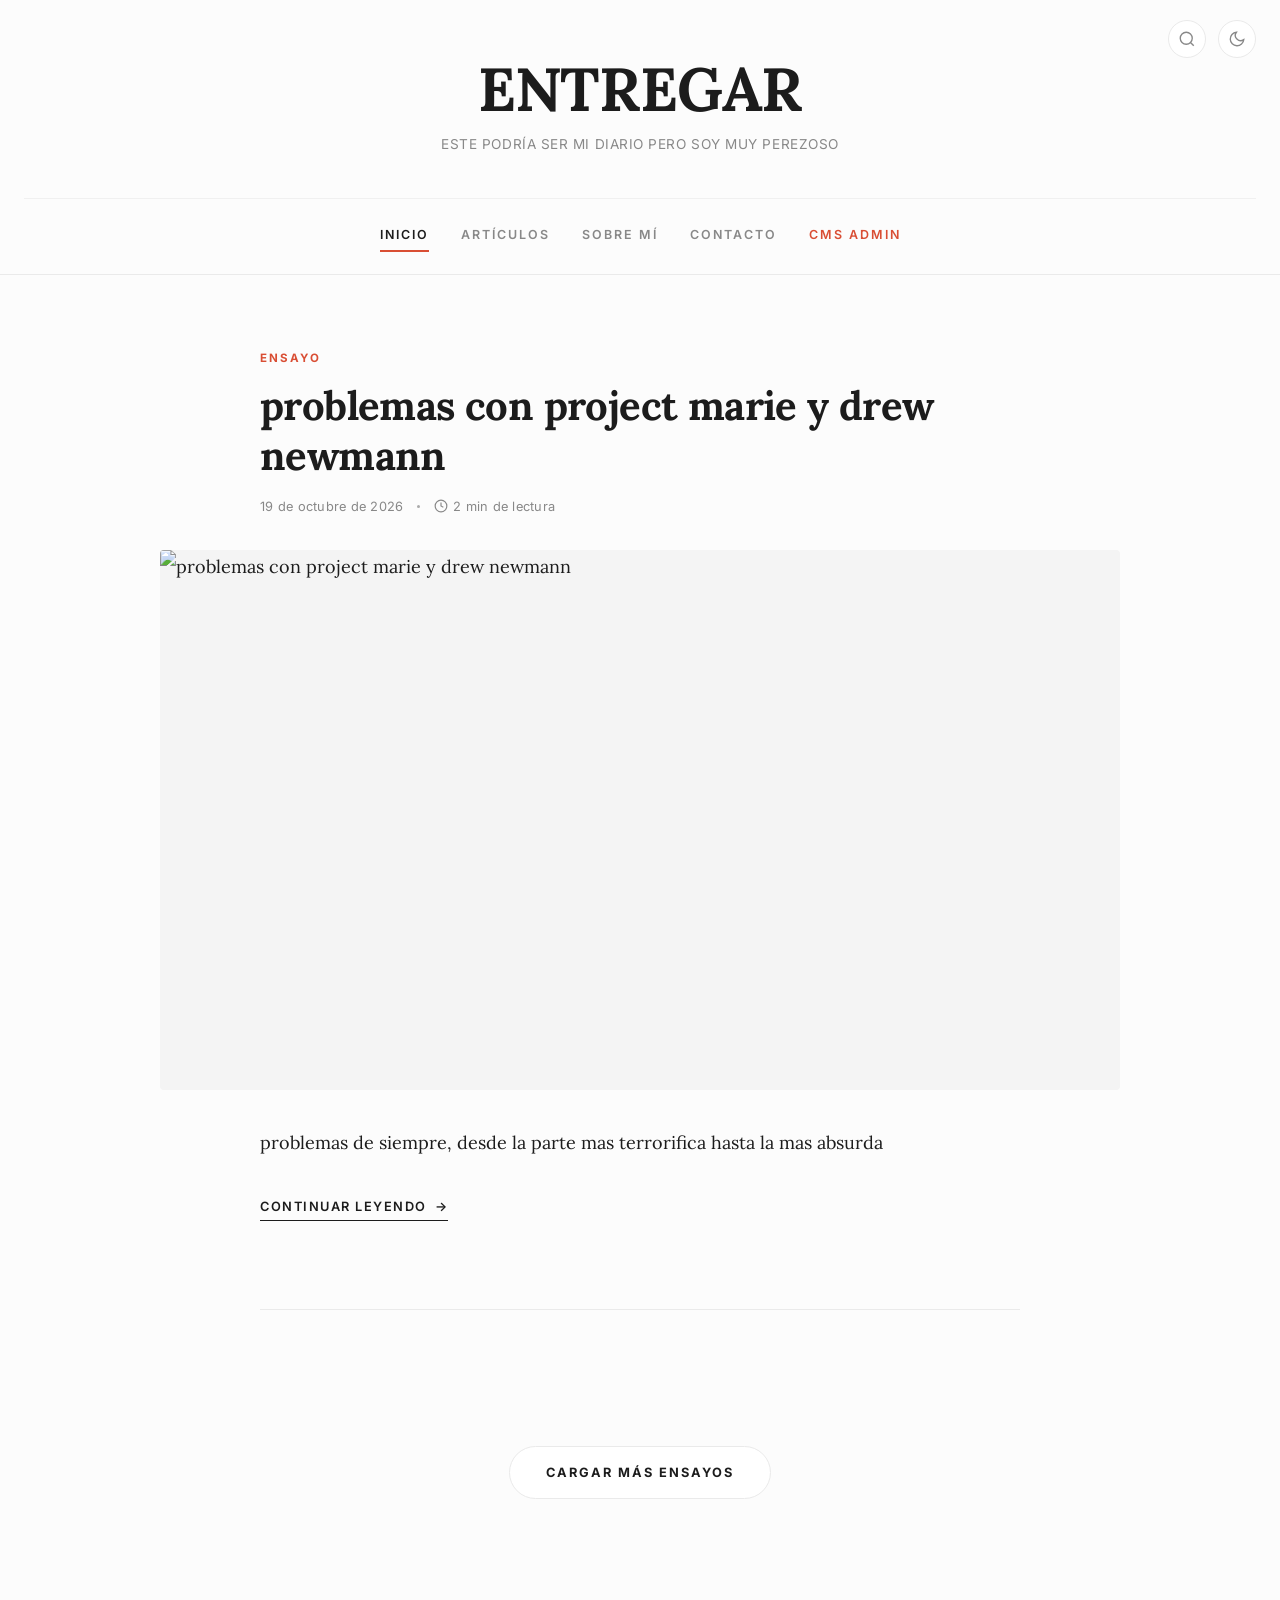
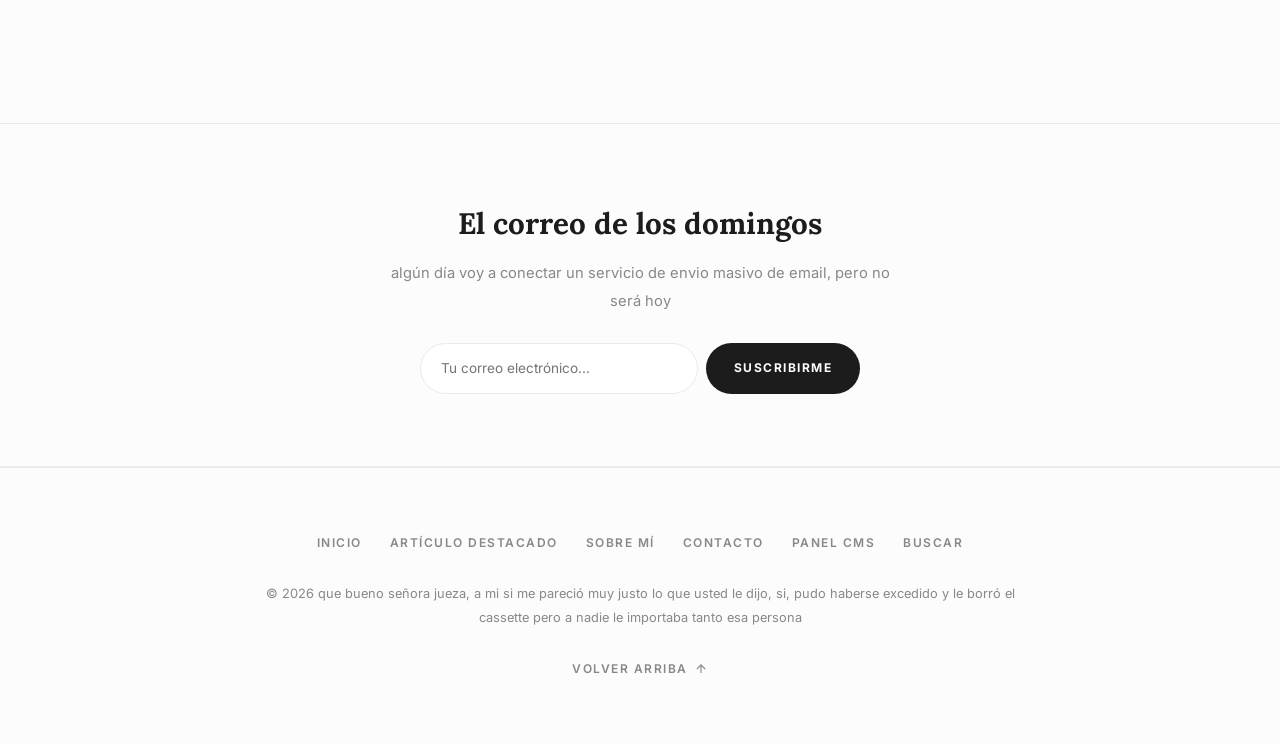
==== index.html @ 16f56a34 "prier commit" ====
<!DOCTYPE html>
<html lang="es">
<head>
  <meta charset="UTF-8">
  <meta name="viewport" content="width=device-width, initial-scale=1.0">
  <title>ENTREGAR &mdash; Este podría ser mi diario pero soy muy perezoso</title>
  <meta name="description" content="sobrio...">
  <link rel="stylesheet" href="style.css">
  <link rel="preconnect" href="https://fonts.googleapis.com">
  <link rel="preconnect" href="https://fonts.gstatic.com" crossorigin>
</head>
<body>
  <div class="reading-progress-container" aria-hidden="true">
    <div class="reading-progress-bar"></div>
  </div>

  <div class="site-wrapper">
    <header class="site-header">
      <div class="header-top-bar">
        <button class="header-action-btn search-open-btn" aria-label="Abrir buscador (Cmd+K)" title="Buscar (Cmd+K)">
          <svg viewBox="0 0 24 24" fill="none" stroke="currentColor">
            <circle cx="11" cy="11" r="8"></circle>
            <line x1="21" y1="21" x2="16.65" y2="16.65"></line>
          </svg>
        </button>
        <button class="header-action-btn theme-toggle-btn" aria-label="Cambiar tema de color" title="Alternar modo claro / oscuro">
          <svg class="icon-moon" viewBox="0 0 24 24" fill="none" stroke="currentColor">
            <path d="M21 12.79A9 9 0 1 1 11.21 3 7 7 0 0 0 21 12.79z"></path>
          </svg>
          <svg class="icon-sun" style="display: none;" viewBox="0 0 24 24" fill="none" stroke="currentColor">
            <circle cx="12" cy="12" r="5"></circle>
            <line x1="12" y1="1" x2="12" y2="3"></line>
            <line x1="12" y1="21" x2="12" y2="23"></line>
            <line x1="4.22" y1="4.22" x2="5.64" y2="5.64"></line>
            <line x1="18.36" y1="18.36" x2="19.78" y2="19.78"></line>
            <line x1="1" y1="12" x2="3" y2="12"></line>
            <line x1="21" y1="12" x2="23" y2="12"></line>
            <line x1="4.22" y1="19.78" x2="5.64" y2="18.36"></line>
            <line x1="18.36" y1="5.64" x2="19.78" y2="4.22"></line>
          </svg>
        </button>
      </div>

      <div class="site-branding">
        <h1 class="site-title">
          <a href="index.html">ENTREGAR</a>
        </h1>
        <p class="site-tagline">Este podría ser mi diario pero soy muy perezoso</p>
      </div>

      <nav class="site-nav" aria-label="Navegación principal">
        <a href="index.html" class="active">Inicio</a>
        <a href="#feed">Artículos</a>
        <a href="about.html">Sobre mí</a>
        <a href="about.html#contacto">Contacto</a>
        <a href="/admin" style="color: var(--accent);">CMS Admin</a>
      </nav>
    </header>

    <main class="site-main" id="feed">
      <div class="container-feed posts-feed">
        <article class="post-entry" id="post-problemas-con-project-marie">
  <header class="post-entry-header">
    <a href="posts/problemas-con-project-marie.html" class="post-meta-category">Ensayo</a>
    <h2 class="post-entry-title">
      <a href="posts/problemas-con-project-marie.html">problemas con project marie y drew newmann</a>
    </h2>
    <div class="post-meta-bar">
      <time datetime="19 de octubre de 2026">19 de octubre de 2026</time>
      <span class="post-meta-divider" aria-hidden="true"></span>
      <span class="post-read-time">
        <svg width="14" height="14" viewBox="0 0 24 24" fill="none" stroke="currentColor" stroke-width="2">
          <circle cx="12" cy="12" r="10"></circle>
          <polyline points="12 6 12 12 16 14"></polyline>
        </svg>
        <span class="calc-read-time">4 min de lectura</span>
      </span>
    </div>
  </header>

  <div class="post-media-bleed">
  <a href="posts/problemas-con-project-marie.html" aria-label="Ver artículo completo: problemas con project marie y drew newmann">
    <img src="https://media.istockphoto.com/id/2244203318/photo/young-man-holding-skateboard-smiling-walking-in-autumn-park.jpg?s=612x612&w=0&k=20&c=wulP3zVpzmEDpHCvEwi9e7XN5QrlZGZ9z8cIi4SGtD4=" alt="problemas con project marie y drew newmann" loading="lazy">
  </a>
  
</div>

  <div class="post-entry-excerpt">
    problemas de siempre, desde la parte mas terrorifica hasta la mas absurda
  </div>

  <div class="post-entry-footer">
    <a href="posts/problemas-con-project-marie.html" class="post-read-more">
      Continuar leyendo <span class="arrow" aria-hidden="true">&rarr;</span>
    </a>
  </div>
</article>

        <div class="pagination-wrap">
          <button class="pagination-btn" id="load-more-btn" onclick="this.textContent = 'Has llegado al final del archivo'; this.style.pointerEvents = 'none';">
            Cargar más ensayos
          </button>
        </div>
      </div>
    </main>

    <section class="newsletter-strip">
      <div class="newsletter-content">
        <h3>El correo de los domingos</h3>
        <p>algún día voy a conectar un servicio de envio masivo de email, pero no será hoy</p>
        <form class="newsletter-form" onsubmit="event.preventDefault(); alert('¡Gracias por unirte a nuestro círculo de lectura dominical!'); this.reset();">
          <input type="email" class="newsletter-input" placeholder="Tu correo electrónico..." required aria-label="Correo electrónico">
          <button type="submit" class="newsletter-btn">Suscribirme</button>
        </form>
      </div>
    </section>

    <footer class="site-footer">
      <div class="footer-inner">
        <nav class="footer-nav" aria-label="Navegación del pie">
          <a href="index.html">Inicio</a>
          <a href="post.html">Artículo destacado</a>
          <a href="about.html">Sobre mí</a>
          <a href="about.html#contacto">Contacto</a>
          <a href="/admin">Panel CMS</a>
          <a href="#feed" class="search-open-btn">Buscar</a>
        </nav>
        <p class="footer-copyright">
          © 2026 que bueno señora jueza, a mi si me pareció muy justo lo que usted le dijo, si, pudo haberse excedido y le borró el cassette pero a nadie le importaba tanto esa persona
        </p>
        <a href="#top" class="footer-back-to-top">
          Volver arriba
          <svg width="14" height="14" viewBox="0 0 24 24" fill="none" stroke="currentColor" stroke-width="2">
            <line x1="12" y1="19" x2="12" y2="5"></line>
            <polyline points="5 12 12 5 19 12"></polyline>
          </svg>
        </a>
      </div>
    </footer>
  </div>

  <div class="search-modal" id="search-modal" role="dialog" aria-modal="true" aria-label="Búsqueda instantánea de artículos">
    <button class="search-modal-close search-close-btn" aria-label="Cerrar búsqueda">
      <svg viewBox="0 0 24 24" width="22" height="22" fill="none" stroke="currentColor" stroke-width="2">
        <line x1="18" y1="6" x2="6" y2="18"></line>
        <line x1="6" y1="6" x2="18" y2="18"></line>
      </svg>
    </button>
    <div class="search-box-wrap">
      <input type="search" class="search-input" placeholder="Escribe para buscar..." autocomplete="off" spellcheck="false">
      <div class="search-hint">
        <span>Presiona las flechas o haz clic para abrir</span>
        <div style="display: flex; gap: 0.4rem;">
          <kbd class="kbd-badge">ESC</kbd>
          <kbd class="kbd-badge">⌘K</kbd>
        </div>
      </div>
    </div>
    <div class="search-results-list" id="search-results"></div>
  </div>

  <script src="app.js"></script>
</body>
</html>
---- style.css ----
/* ==========================================================================
   EDITOR THEME — Minimalist Editorial & Magazine Stylesheet
   Inspired by Pixelwars "Editor"
   ========================================================================== */

/* --- Google Fonts Import --- */
@import url('https://fonts.googleapis.com/css2?family=Inter:wght@300;400;500;600;700&family=Lora:ital,wght@0,400;0,500;0,600;0,700;1,400;1,600&display=swap');

/* --- CSS Custom Properties / Color Schemes --- */
:root {
  /* Light Mode Palette */
  --bg-primary: #fcfcfc;
  --bg-surface: #ffffff;
  --bg-muted: #f4f4f4;
  --bg-overlay: rgba(252, 252, 252, 0.95);
  
  --text-primary: #1c1c1c;
  --text-secondary: #888888;
  --text-muted: #aaaaaa;
  
  --border-color: #eaeaea;
  --border-light: #f0f0f0;
  
  --accent: #d94e34; /* Soft Terracotta */
  --accent-hover: #b83d26;
  --accent-subtle: rgba(217, 78, 52, 0.08);

  --code-bg: #f5f5f7;
  --code-text: #24292e;

  /* Typography scale */
  --font-serif: 'Lora', Georgia, 'Times New Roman', serif;
  --font-sans: 'Inter', -apple-system, BlinkMacSystemFont, 'Segoe UI', Roboto, sans-serif;
  
  --container-max-feed: 760px;
  --container-max-prose: 680px;
  --container-bleed: 960px;
  --container-wide: 1120px;

  --transition-fast: 0.2s cubic-bezier(0.16, 1, 0.3, 1);
  --transition-smooth: 0.35s cubic-bezier(0.16, 1, 0.3, 1);
  --transition-theme: 0.3s ease;

  --radius-sm: 4px;
  --radius-md: 8px;
  --radius-full: 9999px;

  --shadow-subtle: 0 4px 20px rgba(0, 0, 0, 0.04);
  --shadow-hover: 0 12px 30px rgba(0, 0, 0, 0.08);
}

/* Dark Mode Palette */
[data-theme="dark"] {
  --bg-primary: #121212;
  --bg-surface: #181818;
  --bg-muted: #1e1e1e;
  --bg-overlay: rgba(18, 18, 18, 0.96);

  --text-primary: #e4e4e4;
  --text-secondary: #777777;
  --text-muted: #555555;

  --border-color: #2a2a2a;
  --border-light: #222222;

  --accent: #e2654d; /* Slightly warmer for dark background */
  --accent-hover: #f17861;
  --accent-subtle: rgba(226, 101, 77, 0.12);

  --code-bg: #1c1c1f;
  --code-text: #e1e4e8;

  --shadow-subtle: 0 4px 20px rgba(0, 0, 0, 0.3);
  --shadow-hover: 0 12px 30px rgba(0, 0, 0, 0.5);
}

/* --- Base & Reset --- */
*, *::before, *::after {
  box-sizing: border-box;
  margin: 0;
  padding: 0;
}

html {
  font-size: 16px;
  scroll-behavior: smooth;
  -webkit-text-size-adjust: 100%;
}

body {
  background-color: var(--bg-primary);
  color: var(--text-primary);
  font-family: var(--font-serif);
  font-size: 1.125rem; /* 18px */
  line-height: 1.85;
  font-weight: 400;
  overflow-x: hidden;
  transition: background-color var(--transition-theme), color var(--transition-theme);
  -webkit-font-smoothing: antialiased;
  -moz-osx-font-smoothing: grayscale;
}

/* Selection */
::selection {
  background-color: var(--accent);
  color: #ffffff;
}

img, picture, video, canvas, svg {
  display: block;
  max-width: 100%;
  height: auto;
}

input, button, textarea, select {
  font: inherit;
  color: inherit;
}

button {
  cursor: pointer;
  background: none;
  border: none;
}

a {
  color: inherit;
  text-decoration: none;
  transition: color var(--transition-fast);
}

ul, ol {
  list-style: none;
}

/* --- Layout Grid with Breakout Tracks --- */
.site-wrapper {
  min-height: 100vh;
  display: flex;
  flex-direction: column;
}

.content-grid {
  display: grid;
  grid-template-columns:
    [full-start] minmax(1.5rem, 1fr)
    [bleed-start] minmax(0, 100px)
    [feed-start] minmax(0, 40px)
    [prose-start] minmax(0, var(--container-max-prose)) [prose-end]
    minmax(0, 40px) [feed-end]
    minmax(0, 100px) [bleed-end]
    minmax(1.5rem, 1fr) [full-end];
  row-gap: 0;
}

.content-grid > * {
  grid-column: feed;
}

.content-grid > .prose-col {
  grid-column: prose;
}

.content-grid > .bleed-col {
  grid-column: bleed;
}

.content-grid > .full-col {
  grid-column: full;
}

/* Fallback Standard Container */
.container-feed {
  width: 100%;
  max-width: var(--container-max-feed);
  margin-left: auto;
  margin-right: auto;
  padding-left: 1.5rem;
  padding-right: 1.5rem;
}

.container-prose {
  width: 100%;
  max-width: var(--container-max-prose);
  margin-left: auto;
  margin-right: auto;
  padding-left: 1.5rem;
  padding-right: 1.5rem;
}

.container-wide {
  width: 100%;
  max-width: var(--container-wide);
  margin-left: auto;
  margin-right: auto;
  padding-left: 1.5rem;
  padding-right: 1.5rem;
}

/* --- Reading Progress Bar (Fixed Top) --- */
.reading-progress-container {
  position: fixed;
  top: 0;
  left: 0;
  width: 100%;
  height: 2.5px;
  background-color: transparent;
  z-index: 1000;
  pointer-events: none;
}

.reading-progress-bar {
  height: 100%;
  width: 0%;
  background-color: var(--accent);
  transition: width 0.08s ease-out;
}

/* --- Header Component --- */
.site-header {
  border-bottom: 1px solid var(--border-color);
  padding: 3.5rem 1.5rem 1.5rem;
  text-align: center;
  transition: border-color var(--transition-theme);
  position: relative;
}

.header-top-bar {
  max-width: var(--container-wide);
  margin: 0 auto;
  display: flex;
  align-items: center;
  justify-content: flex-end;
  gap: 0.75rem;
  position: absolute;
  top: 1.25rem;
  right: 1.5rem;
}

.header-action-btn {
  display: inline-flex;
  align-items: center;
  justify-content: center;
  width: 38px;
  height: 38px;
  border-radius: var(--radius-full);
  color: var(--text-secondary);
  border: 1px solid var(--border-color);
  background-color: var(--bg-surface);
  transition: all var(--transition-fast);
}

.header-action-btn:hover,
.header-action-btn:focus-visible {
  color: var(--text-primary);
  border-color: var(--text-primary);
  transform: translateY(-1px);
}

.header-action-btn svg {
  width: 18px;
  height: 18px;
  stroke-width: 1.8;
}

.site-branding {
  max-width: var(--container-max-feed);
  margin: 0 auto 2.5rem;
}

.site-title {
  font-family: var(--font-serif);
  font-size: clamp(2.5rem, 6vw, 3.8rem);
  font-weight: 700;
  letter-spacing: -0.02em;
  line-height: 1.1;
  color: var(--text-primary);
  margin-bottom: 0.6rem;
}

.site-title a {
  display: inline-block;
  color: inherit;
}

.site-title a:hover {
  color: var(--text-primary);
}

.site-tagline {
  font-family: var(--font-sans);
  font-size: 0.85rem;
  font-weight: 400;
  color: var(--text-secondary);
  letter-spacing: 0.04em;
  text-transform: uppercase;
  max-width: 520px;
  margin: 0 auto;
}

/* Navigation */
.site-nav {
  margin-top: 1.75rem;
  display: flex;
  justify-content: center;
  align-items: center;
  flex-wrap: wrap;
  gap: 2rem;
  border-top: 1px solid var(--border-light);
  padding-top: 1.25rem;
}

.site-nav a {
  font-family: var(--font-sans);
  font-size: 0.78rem;
  font-weight: 600;
  letter-spacing: 2px;
  text-transform: uppercase;
  color: var(--text-secondary);
  position: relative;
  padding: 0.25rem 0;
  transition: color var(--transition-fast);
}

.site-nav a:hover,
.site-nav a.active {
  color: var(--text-primary);
}

.site-nav a::after {
  content: '';
  position: absolute;
  bottom: -2px;
  left: 0;
  width: 0;
  height: 1.5px;
  background-color: var(--accent);
  transition: width var(--transition-smooth);
}

.site-nav a:hover::after,
.site-nav a.active::after {
  width: 100%;
}

/* --- Category Badge & Metadata --- */
.post-meta-category {
  display: inline-block;
  font-family: var(--font-sans);
  font-size: 0.72rem;
  font-weight: 700;
  letter-spacing: 2px;
  text-transform: uppercase;
  color: var(--accent);
  margin-bottom: 0.75rem;
  transition: color var(--transition-fast);
}

.post-meta-category:hover {
  color: var(--accent-hover);
}

.post-meta-bar {
  display: flex;
  align-items: center;
  gap: 0.85rem;
  font-family: var(--font-sans);
  font-size: 0.8rem;
  color: var(--text-secondary);
  letter-spacing: 0.02em;
  margin-bottom: 1.5rem;
  flex-wrap: wrap;
}

.post-meta-divider {
  display: inline-block;
  width: 3px;
  height: 3px;
  border-radius: 50%;
  background-color: var(--text-muted);
}

.post-read-time {
  display: inline-flex;
  align-items: center;
  gap: 0.35rem;
}

/* --- Post Article in Feed --- */
.posts-feed {
  padding: 4rem 0 6rem;
}

.post-entry {
  position: relative;
  margin-bottom: 5.5rem;
  padding-bottom: 5.5rem;
  border-bottom: 1px solid var(--border-color);
  opacity: 0;
  transform: translateY(22px);
  transition: opacity 0.7s cubic-bezier(0.16, 1, 0.3, 1), transform 0.7s cubic-bezier(0.16, 1, 0.3, 1), border-color var(--transition-theme);
}

.post-entry.revealed {
  opacity: 1;
  transform: translateY(0);
}

.post-entry:last-child {
  border-bottom: none;
  margin-bottom: 3rem;
  padding-bottom: 0;
}

/* Post Header */
.post-entry-header {
  margin-bottom: 1.5rem;
}

.post-entry-title {
  font-family: var(--font-serif);
  font-size: clamp(1.85rem, 4vw, 2.5rem);
  font-weight: 700;
  line-height: 1.25;
  letter-spacing: -0.015em;
  color: var(--text-primary);
  margin-bottom: 0.85rem;
  transition: color var(--transition-fast);
}

.post-entry-title a {
  color: inherit;
  transition: color var(--transition-fast);
}

.post-entry-title a:hover {
  color: var(--accent);
}

/* Extended Bleed Media Feature (Bleeds gracefully up to 960px) */
.post-media-bleed {
  width: 100%;
  margin-top: 2rem;
  margin-bottom: 2.25rem;
  border-radius: var(--radius-sm);
  overflow: hidden;
  background-color: var(--bg-muted);
}

/* Responsive Video Embeds (YouTube Playlists & Videos) */
.video-embed-wrap {
  position: relative;
  width: 100%;
  aspect-ratio: 16 / 9;
  margin: 2.5rem 0;
  border-radius: var(--radius-sm);
  overflow: hidden;
  background-color: #000000;
  box-shadow: var(--shadow-subtle);
}

.video-embed-wrap iframe {
  position: absolute;
  top: 0;
  left: 0;
  width: 100%;
  height: 100%;
  border: 0;
}

@media (min-width: 820px) {
  .video-embed-wrap.bleed {
    margin-left: -50px;
    margin-right: -50px;
    width: calc(100% + 100px);
  }
}

@media (min-width: 992px) {
  .video-embed-wrap.bleed {
    margin-left: -100px;
    margin-right: -100px;
    width: calc(100% + 200px);
    max-width: var(--container-bleed);
  }
}

@media (min-width: 820px) {
  .post-media-bleed {
    margin-left: -50px;
    margin-right: -50px;
    width: calc(100% + 100px);
  }
}

@media (min-width: 992px) {
  .post-media-bleed {
    margin-left: -100px;
    margin-right: -100px;
    width: calc(100% + 200px);
    max-width: var(--container-bleed);
  }
}

.post-media-bleed img {
  width: 100%;
  height: auto;
  aspect-ratio: 16 / 9;
  object-fit: cover;
  transition: transform 0.8s cubic-bezier(0.16, 1, 0.3, 1);
}

.post-media-bleed a {
  display: block;
  overflow: hidden;
}

.post-media-bleed a:hover img {
  transform: scale(1.025);
}

.media-caption {
  font-family: var(--font-sans);
  font-size: 0.78rem;
  color: var(--text-secondary);
  text-align: center;
  margin-top: 0.65rem;
  font-style: italic;
}

/* Post Excerpt */
.post-entry-excerpt {
  color: var(--text-primary);
  font-size: 1.125rem;
  line-height: 1.85;
  margin-bottom: 1.75rem;
  font-weight: 400;
}

.post-read-more {
  display: inline-flex;
  align-items: center;
  gap: 0.5rem;
  font-family: var(--font-sans);
  font-size: 0.8rem;
  font-weight: 600;
  letter-spacing: 1.5px;
  text-transform: uppercase;
  color: var(--text-primary);
  position: relative;
  padding-bottom: 3px;
}

.post-read-more::after {
  content: '';
  position: absolute;
  bottom: 0;
  left: 0;
  width: 100%;
  height: 1.5px;
  background-color: var(--text-primary);
  transition: background-color var(--transition-fast), width var(--transition-fast), transform var(--transition-fast);
}

.post-read-more:hover {
  color: var(--accent);
}

.post-read-more:hover::after {
  background-color: var(--accent);
  transform: translateX(3px);
}

.post-read-more .arrow {
  transition: transform var(--transition-fast);
  display: inline-block;
}

.post-read-more:hover .arrow {
  transform: translateX(4px);
}

/* --- Varied Post Formats --- */

/* 1. Format: Quote Post */
.post-format-quote {
  background-color: var(--bg-surface);
  border: 1px solid var(--border-color);
  padding: 3.5rem 3rem;
  border-radius: var(--radius-sm);
  position: relative;
  margin: 2.5rem 0;
  box-shadow: var(--shadow-subtle);
  overflow: hidden;
}

.quote-bg-icon {
  position: absolute;
  top: 1rem;
  right: 1.5rem;
  font-size: 8rem;
  line-height: 1;
  font-family: var(--font-serif);
  color: var(--border-color);
  opacity: 0.6;
  pointer-events: none;
  user-select: none;
}

.quote-content {
  position: relative;
  z-index: 1;
}

.quote-text {
  font-family: var(--font-serif);
  font-size: clamp(1.4rem, 3.2vw, 1.85rem);
  font-style: italic;
  line-height: 1.6;
  color: var(--text-primary);
  margin-bottom: 1.5rem;
}

.quote-author {
  font-family: var(--font-sans);
  font-size: 0.85rem;
  font-weight: 700;
  letter-spacing: 2px;
  text-transform: uppercase;
  color: var(--accent);
  display: flex;
  align-items: center;
  gap: 0.75rem;
}

.quote-author::before {
  content: '';
  display: inline-block;
  width: 28px;
  height: 2px;
  background-color: var(--accent);
}

.quote-context {
  font-family: var(--font-sans);
  font-size: 0.78rem;
  font-weight: 400;
  color: var(--text-secondary);
  text-transform: none;
  letter-spacing: normal;
}

/* 2. Format: Gallery / Photo-Essay Post */
.gallery-grid {
  display: grid;
  grid-template-columns: repeat(2, 1fr);
  gap: 1rem;
  margin: 2rem 0;
}

.gallery-grid.trio {
  grid-template-columns: 1.4fr 1fr;
}

.gallery-item {
  position: relative;
  overflow: hidden;
  border-radius: var(--radius-sm);
  background-color: var(--bg-muted);
}

.gallery-item img {
  width: 100%;
  height: 100%;
  aspect-ratio: 4 / 3;
  object-fit: cover;
  transition: transform 0.6s cubic-bezier(0.16, 1, 0.3, 1);
}

.gallery-item:hover img {
  transform: scale(1.04);
}

.gallery-stacked {
  display: flex;
  flex-direction: column;
  gap: 1rem;
}

.gallery-stacked .gallery-item img {
  aspect-ratio: 16 / 10;
}

/* 3. Format: Audio Post Player */
.audio-player-card {
  background-color: var(--bg-surface);
  border: 1px solid var(--border-color);
  padding: 2rem;
  border-radius: var(--radius-sm);
  margin: 2rem 0 2.25rem;
  display: flex;
  flex-direction: column;
  gap: 1.25rem;
  box-shadow: var(--shadow-subtle);
}

.audio-player-header {
  display: flex;
  align-items: center;
  justify-content: space-between;
}

.audio-track-badge {
  font-family: var(--font-sans);
  font-size: 0.72rem;
  font-weight: 700;
  text-transform: uppercase;
  letter-spacing: 2px;
  color: var(--accent);
  background-color: var(--accent-subtle);
  padding: 0.25rem 0.65rem;
  border-radius: var(--radius-sm);
}

.audio-track-info h4 {
  font-family: var(--font-serif);
  font-size: 1.15rem;
  font-weight: 600;
  margin-top: 0.35rem;
}

.audio-controls-row {
  display: flex;
  align-items: center;
  gap: 1.25rem;
}

.audio-play-btn {
  width: 48px;
  height: 48px;
  border-radius: 50%;
  background-color: var(--text-primary);
  color: var(--bg-primary);
  display: flex;
  align-items: center;
  justify-content: center;
  flex-shrink: 0;
  transition: transform var(--transition-fast), background-color var(--transition-fast);
}

.audio-play-btn:hover {
  background-color: var(--accent);
  transform: scale(1.05);
}

.audio-play-btn svg {
  width: 20px;
  height: 20px;
  fill: currentColor;
}

.audio-timeline-wrap {
  flex: 1;
  display: flex;
  flex-direction: column;
  gap: 0.4rem;
}

.audio-progress-bar-bg {
  width: 100%;
  height: 6px;
  background-color: var(--border-color);
  border-radius: var(--radius-full);
  cursor: pointer;
  position: relative;
  overflow: hidden;
}

.audio-progress-bar-fill {
  height: 100%;
  width: 28%;
  background-color: var(--accent);
  border-radius: var(--radius-full);
  transition: width 0.1s linear;
}

.audio-time-row {
  display: flex;
  justify-content: space-between;
  font-family: var(--font-sans);
  font-size: 0.72rem;
  color: var(--text-secondary);
  font-variant-numeric: tabular-nums;
}

/* --- Pagination Minimalist --- */
.pagination-wrap {
  text-align: center;
  padding: 3rem 0;
}

.pagination-btn {
  display: inline-flex;
  align-items: center;
  gap: 0.75rem;
  font-family: var(--font-sans);
  font-size: 0.8rem;
  font-weight: 700;
  letter-spacing: 2px;
  text-transform: uppercase;
  color: var(--text-primary);
  padding: 0.85rem 2.25rem;
  border: 1px solid var(--border-color);
  border-radius: var(--radius-full);
  background-color: var(--bg-surface);
  transition: all var(--transition-fast);
}

.pagination-btn:hover {
  border-color: var(--text-primary);
  transform: translateY(-2px);
  box-shadow: var(--shadow-subtle);
}

/* --- Single Post Specifics (`post.html`) --- */
.single-post-header {
  text-align: center;
  padding: 3.5rem 0 2rem;
  max-width: var(--container-max-feed);
  margin: 0 auto;
}

.single-post-title {
  font-family: var(--font-serif);
  font-size: clamp(2.2rem, 5vw, 3.4rem);
  font-weight: 700;
  line-height: 1.2;
  letter-spacing: -0.02em;
  margin-bottom: 1.25rem;
  color: var(--text-primary);
}

.single-post-subtitle {
  font-family: var(--font-serif);
  font-size: 1.25rem;
  font-style: italic;
  color: var(--text-secondary);
  margin-bottom: 1.75rem;
  line-height: 1.6;
}

.single-post-meta {
  display: flex;
  align-items: center;
  justify-content: center;
  gap: 1.25rem;
  font-family: var(--font-sans);
  font-size: 0.82rem;
  color: var(--text-secondary);
  flex-wrap: wrap;
}

.author-chip {
  display: inline-flex;
  align-items: center;
  gap: 0.6rem;
  font-weight: 600;
  color: var(--text-primary);
}

.author-chip-avatar {
  width: 32px;
  height: 32px;
  border-radius: 50%;
  object-fit: cover;
}

/* Drop Cap */
.prose p.lead::first-letter,
.prose .drop-cap::first-letter,
.prose > p:first-of-type::first-letter {
  font-family: var(--font-serif);
  float: left;
  font-size: 4.8rem;
  line-height: 0.8;
  padding-top: 4px;
  padding-right: 12px;
  padding-bottom: 4px;
  color: var(--text-primary);
  font-weight: 700;
}

/* Prose Editorial Styling */
.prose {
  font-family: var(--font-serif);
  font-size: 1.185rem; /* ~19px */
  line-height: 1.85;
  color: var(--text-primary);
}

.prose p {
  margin-bottom: 1.85rem;
}

.prose h2 {
  font-family: var(--font-serif);
  font-size: 2rem;
  font-weight: 700;
  line-height: 1.3;
  margin-top: 3.5rem;
  margin-bottom: 1.25rem;
  letter-spacing: -0.015em;
  color: var(--text-primary);
}

.prose h3 {
  font-family: var(--font-serif);
  font-size: 1.45rem;
  font-weight: 600;
  line-height: 1.4;
  margin-top: 2.75rem;
  margin-bottom: 1rem;
  color: var(--text-primary);
}

.prose a {
  color: var(--accent);
  text-decoration: underline;
  text-decoration-thickness: 1px;
  text-underline-offset: 3px;
  transition: color var(--transition-fast);
}

.prose a:hover {
  color: var(--accent-hover);
}

.prose ul, .prose ol {
  margin: 1.75rem 0 2rem 1.5rem;
}

.prose ul {
  list-style-type: disc;
}

.prose ol {
  list-style-type: decimal;
}

.prose li {
  margin-bottom: 0.6rem;
  padding-left: 0.35rem;
}

/* Blockquote in Article */
.prose blockquote {
  position: relative;
  margin: 3rem 0;
  padding: 1.5rem 0 1.5rem 2.25rem;
  border-left: 3px solid var(--accent);
  font-family: var(--font-serif);
  font-style: italic;
  font-size: 1.35rem;
  line-height: 1.65;
  color: var(--text-primary);
  background-color: transparent;
}

.prose blockquote cite {
  display: block;
  font-family: var(--font-sans);
  font-size: 0.8rem;
  font-weight: 600;
  letter-spacing: 1.5px;
  text-transform: uppercase;
  color: var(--text-secondary);
  font-style: normal;
  margin-top: 1rem;
}

/* Code Snippet Box */
.code-block-wrap {
  position: relative;
  background-color: var(--code-bg);
  border: 1px solid var(--border-color);
  border-radius: var(--radius-sm);
  margin: 2.5rem 0;
  overflow: hidden;
}

.code-block-header {
  display: flex;
  justify-content: space-between;
  align-items: center;
  padding: 0.6rem 1.25rem;
  background-color: var(--border-light);
  border-bottom: 1px solid var(--border-color);
  font-family: var(--font-sans);
  font-size: 0.72rem;
  font-weight: 600;
  letter-spacing: 1px;
  text-transform: uppercase;
  color: var(--text-secondary);
}

.code-copy-btn {
  display: inline-flex;
  align-items: center;
  gap: 0.35rem;
  font-family: var(--font-sans);
  font-size: 0.72rem;
  color: var(--text-secondary);
  transition: color var(--transition-fast);
}

.code-copy-btn:hover {
  color: var(--text-primary);
}

.prose pre {
  margin: 0;
  padding: 1.5rem;
  overflow-x: auto;
  font-family: 'JetBrains Mono', SFMono-Regular, Menlo, Monaco, Consolas, monospace;
  font-size: 0.9rem;
  line-height: 1.6;
  color: var(--code-text);
}

.prose code {
  font-family: 'JetBrains Mono', SFMono-Regular, Menlo, Monaco, Consolas, monospace;
  font-size: 0.88em;
  background-color: var(--code-bg);
  padding: 0.15rem 0.4rem;
  border-radius: var(--radius-sm);
  color: var(--accent);
}

.prose pre code {
  background: none;
  padding: 0;
  color: inherit;
}

/* Footnotes Section */
.footnotes-section {
  border-top: 1px solid var(--border-color);
  margin-top: 4rem;
  padding-top: 2rem;
  font-size: 0.9rem;
  color: var(--text-secondary);
  font-family: var(--font-sans);
}

.footnotes-title {
  font-size: 0.8rem;
  font-weight: 700;
  letter-spacing: 2px;
  text-transform: uppercase;
  color: var(--text-primary);
  margin-bottom: 1rem;
}

.footnotes-list {
  padding-left: 1.25rem;
  list-style: decimal;
}

.footnotes-list li {
  margin-bottom: 0.5rem;
  line-height: 1.6;
}

/* Author Bio Section */
.author-bio-card {
  margin: 4.5rem 0 3rem;
  padding: 2.75rem 2.25rem;
  border-top: 1px solid var(--border-color);
  border-bottom: 1px solid var(--border-color);
  display: flex;
  align-items: center;
  gap: 2rem;
}

.author-bio-avatar {
  width: 86px;
  height: 86px;
  border-radius: 50%;
  object-fit: cover;
  flex-shrink: 0;
  border: 2px solid var(--border-color);
}

.author-bio-info h3 {
  font-family: var(--font-serif);
  font-size: 1.35rem;
  font-weight: 700;
  margin-bottom: 0.35rem;
}

.author-bio-role {
  font-family: var(--font-sans);
  font-size: 0.75rem;
  font-weight: 600;
  letter-spacing: 2px;
  text-transform: uppercase;
  color: var(--accent);
  margin-bottom: 0.75rem;
  display: block;
}

.author-bio-text {
  font-family: var(--font-serif);
  font-size: 0.98rem;
  line-height: 1.65;
  color: var(--text-secondary);
  margin-bottom: 1rem;
}

.author-social-links {
  display: flex;
  gap: 0.85rem;
}

.author-social-links a {
  font-family: var(--font-sans);
  font-size: 0.75rem;
  font-weight: 600;
  color: var(--text-primary);
  text-transform: uppercase;
  letter-spacing: 1px;
}

.author-social-links a:hover {
  color: var(--accent);
}

/* Post Navigation (Prev / Next) */
.post-pagination-nav {
  display: grid;
  grid-template-columns: 1fr 1fr;
  gap: 2rem;
  margin: 3.5rem 0 5rem;
  padding-bottom: 3.5rem;
  border-bottom: 1px solid var(--border-color);
}

.post-nav-item {
  display: flex;
  flex-direction: column;
  gap: 0.4rem;
  padding: 1.5rem;
  border: 1px solid var(--border-color);
  border-radius: var(--radius-sm);
  background-color: var(--bg-surface);
  transition: all var(--transition-fast);
}

.post-nav-item:hover {
  border-color: var(--text-primary);
  transform: translateY(-2px);
}

.post-nav-item.next {
  text-align: right;
  grid-column: 2;
}

.post-nav-direction {
  font-family: var(--font-sans);
  font-size: 0.72rem;
  font-weight: 700;
  letter-spacing: 2px;
  text-transform: uppercase;
  color: var(--accent);
}

.post-nav-title {
  font-family: var(--font-serif);
  font-size: 1.05rem;
  font-weight: 600;
  color: var(--text-primary);
  line-height: 1.4;
}

/* Share Bar */
.share-bar {
  display: flex;
  align-items: center;
  gap: 1rem;
  padding: 1.5rem 0;
  border-top: 1px solid var(--border-color);
  margin-top: 3rem;
}

.share-bar-title {
  font-family: var(--font-sans);
  font-size: 0.75rem;
  font-weight: 700;
  letter-spacing: 2px;
  text-transform: uppercase;
  color: var(--text-secondary);
}

.share-btn {
  display: inline-flex;
  align-items: center;
  gap: 0.4rem;
  font-family: var(--font-sans);
  font-size: 0.75rem;
  font-weight: 600;
  padding: 0.45rem 0.9rem;
  border: 1px solid var(--border-color);
  border-radius: var(--radius-full);
  color: var(--text-secondary);
  transition: all var(--transition-fast);
}

.share-btn:hover {
  color: var(--text-primary);
  border-color: var(--text-primary);
}

/* --- About Page (`about.html`) --- */
.about-hero {
  padding: 4rem 0 3rem;
  text-align: center;
}

.about-portrait-wrap {
  width: 140px;
  height: 140px;
  margin: 0 auto 2rem;
  border-radius: 50%;
  overflow: hidden;
  box-shadow: var(--shadow-subtle);
  border: 3px solid var(--border-color);
}

.about-portrait-wrap img {
  width: 100%;
  height: 100%;
  object-fit: cover;
}

.about-title {
  font-family: var(--font-serif);
  font-size: clamp(2.4rem, 5vw, 3.2rem);
  font-weight: 700;
  line-height: 1.2;
  margin-bottom: 0.75rem;
}

.about-tagline {
  font-family: var(--font-sans);
  font-size: 0.85rem;
  letter-spacing: 2px;
  text-transform: uppercase;
  color: var(--accent);
  font-weight: 600;
}

.principles-grid {
  display: grid;
  grid-template-columns: repeat(auto-fit, minmax(200px, 1fr));
  gap: 2rem;
  margin: 3.5rem 0;
  padding: 2.5rem 0;
  border-top: 1px solid var(--border-color);
  border-bottom: 1px solid var(--border-color);
}

.principle-item h4 {
  font-family: var(--font-serif);
  font-size: 1.25rem;
  font-weight: 600;
  margin-bottom: 0.5rem;
}

.principle-item p {
  font-family: var(--font-sans);
  font-size: 0.9rem;
  color: var(--text-secondary);
  line-height: 1.6;
}

/* Minimalist Contact Form */
.contact-section {
  margin: 4.5rem 0;
}

.contact-section h3 {
  font-family: var(--font-serif);
  font-size: 1.85rem;
  font-weight: 700;
  margin-bottom: 0.75rem;
  text-align: center;
}

.contact-intro {
  text-align: center;
  color: var(--text-secondary);
  margin-bottom: 2.5rem;
  font-size: 1rem;
}

.minimal-form {
  display: flex;
  flex-direction: column;
  gap: 1.75rem;
  max-width: 580px;
  margin: 0 auto;
}

.form-group {
  display: flex;
  flex-direction: column;
  gap: 0.5rem;
}

.form-label {
  font-family: var(--font-sans);
  font-size: 0.72rem;
  font-weight: 700;
  letter-spacing: 2px;
  text-transform: uppercase;
  color: var(--text-secondary);
}

.form-input,
.form-textarea {
  width: 100%;
  padding: 0.85rem 0.25rem;
  background-color: transparent;
  border: none;
  border-bottom: 1.5px solid var(--border-color);
  color: var(--text-primary);
  font-family: var(--font-serif);
  font-size: 1.05rem;
  transition: border-color var(--transition-fast);
  outline: none;
}

.form-input:focus,
.form-textarea:focus {
  border-bottom-color: var(--accent);
}

.form-textarea {
  resize: vertical;
  min-height: 110px;
}

.form-submit-btn {
  align-self: flex-start;
  margin-top: 1rem;
  padding: 0.85rem 2.25rem;
  font-family: var(--font-sans);
  font-size: 0.78rem;
  font-weight: 700;
  letter-spacing: 2px;
  text-transform: uppercase;
  color: var(--bg-primary);
  background-color: var(--text-primary);
  border-radius: var(--radius-full);
  transition: all var(--transition-fast);
}

.form-submit-btn:hover {
  background-color: var(--accent);
  transform: translateY(-2px);
}

/* --- Live Search Overlay Modal --- */
.search-modal {
  position: fixed;
  inset: 0;
  z-index: 2000;
  background-color: var(--bg-overlay);
  backdrop-filter: blur(12px);
  -webkit-backdrop-filter: blur(12px);
  display: flex;
  flex-direction: column;
  align-items: center;
  padding: 5rem 1.5rem 3rem;
  opacity: 0;
  pointer-events: none;
  transition: opacity 0.25s ease;
}

.search-modal.active {
  opacity: 1;
  pointer-events: auto;
}

.search-modal-close {
  position: absolute;
  top: 1.75rem;
  right: 2rem;
  width: 44px;
  height: 44px;
  border-radius: 50%;
  color: var(--text-secondary);
  border: 1px solid var(--border-color);
  display: flex;
  align-items: center;
  justify-content: center;
  transition: all var(--transition-fast);
}

.search-modal-close:hover {
  color: var(--text-primary);
  border-color: var(--text-primary);
  transform: rotate(90deg);
}

.search-box-wrap {
  width: 100%;
  max-width: 680px;
  position: relative;
  margin-bottom: 2.5rem;
}

.search-input {
  width: 100%;
  padding: 1rem 0;
  background: transparent;
  border: none;
  border-bottom: 2px solid var(--text-primary);
  font-family: var(--font-serif);
  font-size: clamp(1.8rem, 4vw, 2.8rem);
  font-weight: 600;
  color: var(--text-primary);
  outline: none;
}

.search-input::placeholder {
  color: var(--text-muted);
  font-style: italic;
  font-weight: 400;
}

.search-hint {
  display: flex;
  align-items: center;
  justify-content: space-between;
  margin-top: 0.75rem;
  font-family: var(--font-sans);
  font-size: 0.75rem;
  color: var(--text-secondary);
}

.kbd-badge {
  display: inline-block;
  padding: 0.2rem 0.5rem;
  font-family: var(--font-sans);
  font-size: 0.7rem;
  font-weight: 600;
  border: 1px solid var(--border-color);
  border-radius: var(--radius-sm);
  background-color: var(--bg-surface);
  color: var(--text-secondary);
}

/* Search Live Results */
.search-results-list {
  width: 100%;
  max-width: 680px;
  overflow-y: auto;
  max-height: 60vh;
  display: flex;
  flex-direction: column;
  gap: 1.5rem;
  padding-right: 0.5rem;
}

.search-result-card {
  padding: 1.25rem 0;
  border-bottom: 1px solid var(--border-color);
  text-align: left;
  transition: transform var(--transition-fast);
}

.search-result-card:hover {
  transform: translateX(4px);
}

.search-result-cat {
  font-family: var(--font-sans);
  font-size: 0.68rem;
  font-weight: 700;
  letter-spacing: 2px;
  text-transform: uppercase;
  color: var(--accent);
  margin-bottom: 0.35rem;
}

.search-result-title {
  font-family: var(--font-serif);
  font-size: 1.35rem;
  font-weight: 600;
  line-height: 1.3;
  margin-bottom: 0.35rem;
}

.search-result-title a {
  color: var(--text-primary);
}

.search-result-title a:hover {
  color: var(--accent);
}

.search-result-snippet {
  font-family: var(--font-sans);
  font-size: 0.85rem;
  color: var(--text-secondary);
  line-height: 1.5;
}

.search-empty-state {
  text-align: center;
  font-family: var(--font-sans);
  color: var(--text-secondary);
  padding: 3rem 0;
  font-size: 0.95rem;
}

/* --- Minimalist Newsletter / Subscription Block --- */
.newsletter-strip {
  border-top: 1px solid var(--border-color);
  border-bottom: 1px solid var(--border-color);
  padding: 4.5rem 1.5rem;
  text-align: center;
  margin-top: 5rem;
}

.newsletter-content {
  max-width: 520px;
  margin: 0 auto;
}

.newsletter-content h3 {
  font-family: var(--font-serif);
  font-size: 1.85rem;
  font-weight: 700;
  margin-bottom: 0.6rem;
}

.newsletter-content p {
  font-family: var(--font-sans);
  font-size: 0.92rem;
  color: var(--text-secondary);
  margin-bottom: 1.75rem;
}

.newsletter-form {
  display: flex;
  gap: 0.5rem;
  max-width: 440px;
  margin: 0 auto;
}

.newsletter-input {
  flex: 1;
  padding: 0.75rem 1.25rem;
  border: 1px solid var(--border-color);
  border-radius: var(--radius-full);
  background-color: var(--bg-surface);
  font-family: var(--font-sans);
  font-size: 0.85rem;
  color: var(--text-primary);
  outline: none;
  transition: border-color var(--transition-fast);
}

.newsletter-input:focus {
  border-color: var(--accent);
}

.newsletter-btn {
  padding: 0.75rem 1.75rem;
  background-color: var(--text-primary);
  color: var(--bg-primary);
  border-radius: var(--radius-full);
  font-family: var(--font-sans);
  font-size: 0.75rem;
  font-weight: 700;
  letter-spacing: 1.5px;
  text-transform: uppercase;
  transition: all var(--transition-fast);
}

.newsletter-btn:hover {
  background-color: var(--accent);
}

/* --- Site Footer --- */
.site-footer {
  padding: 4rem 1.5rem;
  text-align: center;
  border-top: 1px solid var(--border-color);
  margin-top: auto;
}

.footer-inner {
  max-width: var(--container-max-feed);
  margin: 0 auto;
  display: flex;
  flex-direction: column;
  align-items: center;
  gap: 1.75rem;
}

.footer-nav {
  display: flex;
  gap: 1.75rem;
  flex-wrap: wrap;
  justify-content: center;
}

.footer-nav a {
  font-family: var(--font-sans);
  font-size: 0.75rem;
  font-weight: 600;
  letter-spacing: 1.5px;
  text-transform: uppercase;
  color: var(--text-secondary);
}

.footer-nav a:hover {
  color: var(--text-primary);
}

.footer-copyright {
  font-family: var(--font-sans);
  font-size: 0.8rem;
  color: var(--text-secondary);
}

.footer-back-to-top {
  display: inline-flex;
  align-items: center;
  gap: 0.4rem;
  font-family: var(--font-sans);
  font-size: 0.75rem;
  font-weight: 600;
  letter-spacing: 1.5px;
  text-transform: uppercase;
  color: var(--text-secondary);
  transition: color var(--transition-fast);
}

.footer-back-to-top:hover {
  color: var(--accent);
}

/* --- Responsive Adjustments --- */
@media (max-width: 768px) {
  .site-header {
    padding-top: 4.5rem;
  }
  
  .header-top-bar {
    right: 1rem;
    top: 1rem;
  }

  .site-nav {
    gap: 1.25rem;
  }

  .site-nav a {
    font-size: 0.72rem;
    letter-spacing: 1.5px;
  }

  .posts-feed {
    padding: 2.5rem 0 4rem;
  }

  .post-entry {
    margin-bottom: 4rem;
    padding-bottom: 4rem;
  }

  .post-format-quote {
    padding: 2.5rem 1.5rem;
  }

  .author-bio-card {
    flex-direction: column;
    text-align: center;
    gap: 1.25rem;
  }

  .author-social-links {
    justify-content: center;
  }

  .post-pagination-nav {
    grid-template-columns: 1fr;
    gap: 1rem;
  }

  .post-nav-item.next {
    text-align: left;
    grid-column: 1;
  }

  .newsletter-form {
    flex-direction: column;
  }

  .gallery-grid,
  .gallery-grid.trio {
    grid-template-columns: 1fr;
  }
}
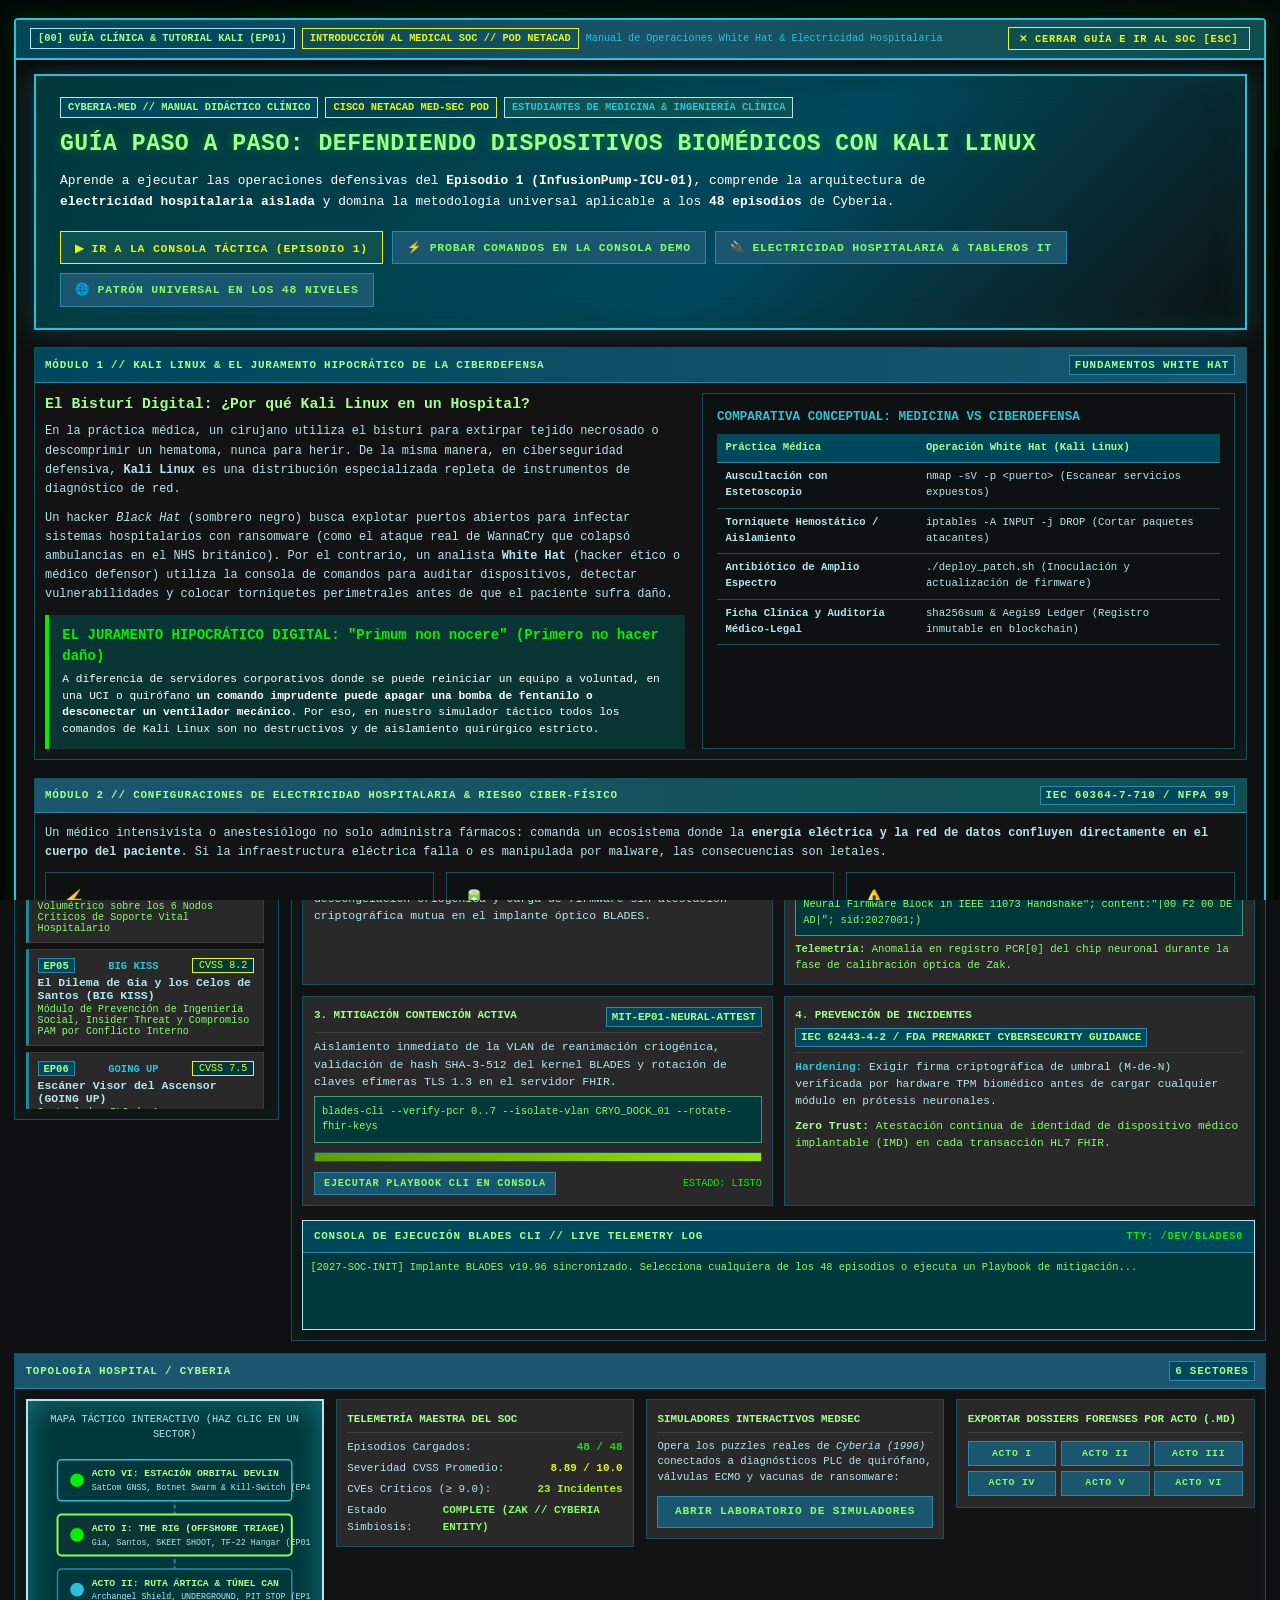
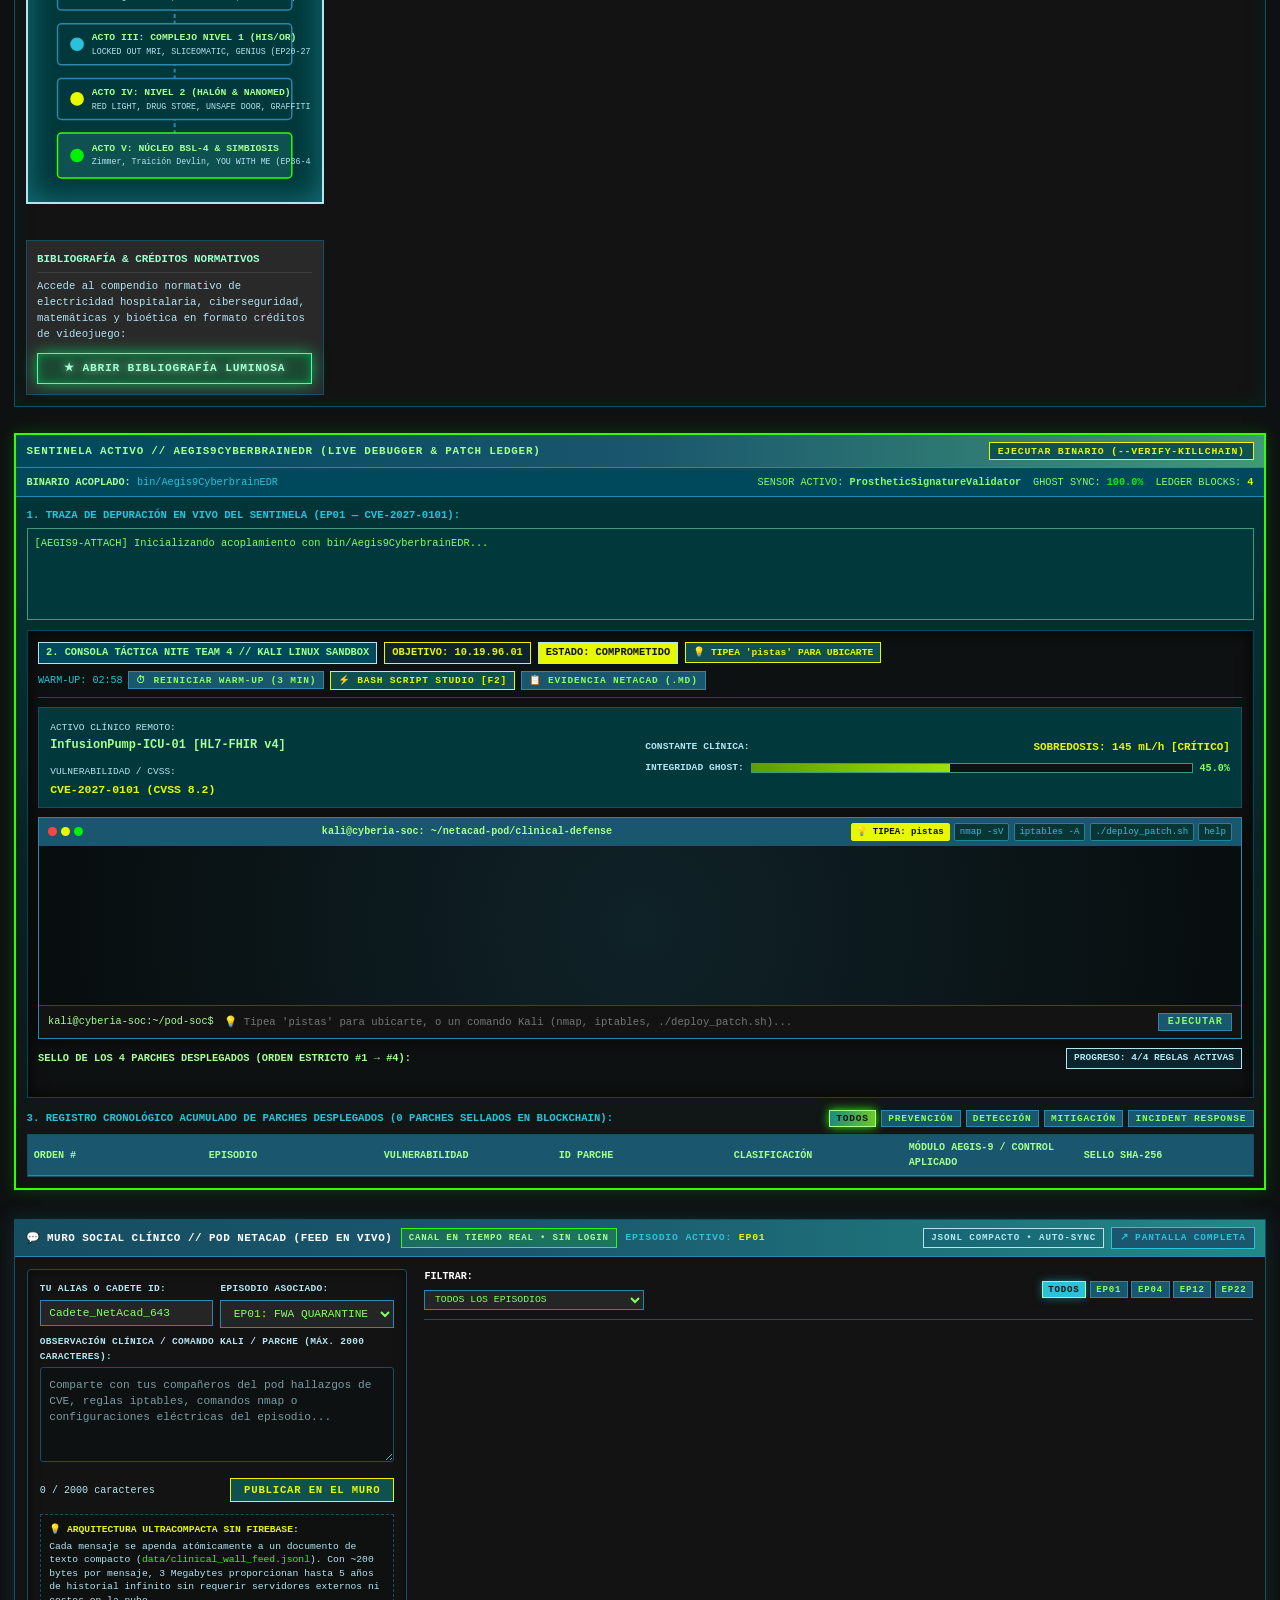
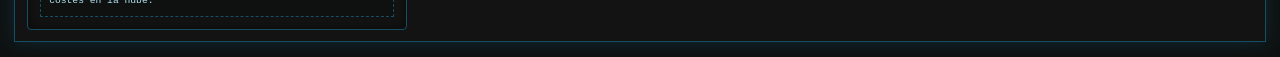
==== commit addcb89c: "Deploy: Cyberia MedSOC v19.96 with Cloudflare Serverless Worker and Dual Mobile/Desktop Runtime" ====
--- a/index.html
+++ b/index.html
@@ -3,162 +3,2874 @@
 <head>
   <meta charset="UTF-8">
   <meta name="viewport" content="width=device-width, initial-scale=1.0">
-  <title>ENTREGAR &mdash; Este podría ser mi diario pero soy muy perezoso</title>
-  <meta name="description" content="sobrio...">
-  <link rel="stylesheet" href="style.css">
-  <link rel="preconnect" href="https://fonts.googleapis.com">
-  <link rel="preconnect" href="https://fonts.gstatic.com" crossorigin>
+  <title>CYBERIA-MED // SOC Console v19.96 — BLADES Neural &amp; IoMT Telemetry</title>
+  <link rel="stylesheet" href="/css/chrysalis_medsoc.css">
 </head>
 <body>
-  <div class="reading-progress-container" aria-hidden="true">
-    <div class="reading-progress-bar"></div>
-  </div>
-
-  <div class="site-wrapper">
-    <header class="site-header">
-      <div class="header-top-bar">
-        <button class="header-action-btn search-open-btn" aria-label="Abrir buscador (Cmd+K)" title="Buscar (Cmd+K)">
-          <svg viewBox="0 0 24 24" fill="none" stroke="currentColor">
-            <circle cx="11" cy="11" r="8"></circle>
-            <line x1="21" y1="21" x2="16.65" y2="16.65"></line>
-          </svg>
-        </button>
-        <button class="header-action-btn theme-toggle-btn" aria-label="Cambiar tema de color" title="Alternar modo claro / oscuro">
-          <svg class="icon-moon" viewBox="0 0 24 24" fill="none" stroke="currentColor">
-            <path d="M21 12.79A9 9 0 1 1 11.21 3 7 7 0 0 0 21 12.79z"></path>
-          </svg>
-          <svg class="icon-sun" style="display: none;" viewBox="0 0 24 24" fill="none" stroke="currentColor">
-            <circle cx="12" cy="12" r="5"></circle>
-            <line x1="12" y1="1" x2="12" y2="3"></line>
-            <line x1="12" y1="21" x2="12" y2="23"></line>
-            <line x1="4.22" y1="4.22" x2="5.64" y2="5.64"></line>
-            <line x1="18.36" y1="18.36" x2="19.78" y2="19.78"></line>
-            <line x1="1" y1="12" x2="3" y2="12"></line>
-            <line x1="21" y1="12" x2="23" y2="12"></line>
-            <line x1="4.22" y1="19.78" x2="5.64" y2="18.36"></line>
-            <line x1="18.36" y1="5.64" x2="19.78" y2="4.22"></line>
-          </svg>
+  <div class="blades-crt-overlay" aria-hidden="true"></div>
+
+  <!-- CABECERA GLOBAL DEL MEDICAL SOC -->
+  <header class="medsoc-topbar">
+    <div class="brand-block">
+      <div class="blades-emblem" title="BLADES Biocybernetic Sensor v19.96">B</div>
+      <div>
+        <div class="brand-title">CYBERIA-MED // SOC CONSOLE v19.96</div>
+        <div class="brand-subtitle">
+          SUBJECT: ZAK // IMPLANT: BLADES (IR / MRI / BIOMETRIC DPI) // PALETTE: QUEEN CHRYSALIS #523
+        </div>
+      </div>
+    </div>
+
+    <nav class="top-nav-links" aria-label="Navegación Principal del SOC">
+      <a href="/tutorial" id="btn-nav-tutorial" class="soc-btn " style="border-color: var(--iris-warning-high); color: var(--iris-warning-high);">
+        [00] GUÍA CLÍNICA &amp; TUTORIAL KALI (EP01)
+      </a>
+      <a href="/" class="soc-btn active">
+        [01] CONSOLA SOC (48 EPISODIOS)
+      </a>
+      <a href="/simulators" class="soc-btn ">
+        [02] SIMULADORES BLADES MRI &amp; NANOMED EDR
+      </a>
+      <a href="/reports/postmortem-full-48.md" class="soc-btn soc-btn-warning">
+        [03] DESCARGAR POST-MORTEM 48 EP (.MD)
+      </a>
+      <a href="/bibliografia" class="soc-btn nav-btn-bibliography ">
+        [★] BIBLIOGRAFÍA
+      </a>
+      <a href="/muro" class="soc-btn nav-btn-feed " style="border-color: var(--bauble-cyan-bright); color: var(--bauble-cyan-bright);">
+        [💬] MURO SOCIAL CLÍNICO
+      </a>
+      <a href="/mobile" class="soc-btn nav-btn-mobile" style="border-color: var(--magic-ring); color: var(--magic-highlight);" title="Versión móvil optimizada exclusiva para el feed">
+        [📱] MÓVIL
+      </a>
+    </nav>
+  </header>
+
+  <!-- FRANJA DE SIGNOS VITALES ECG (#00F200) Y 6 INDICADORES AZULES DE INTEGRIDAD (EP04 SKEET SHOOT) -->
+  <section class="vitals-ribbon" aria-label="Telemetría de Signos Vitales y Nodos Críticos">
+    <div class="ecg-monitor-box">
+      <div>
+        <div style="font-size: 0.7rem; color: var(--hud-glass-outline);">ZAK // CYBERIA ECG</div>
+        <div id="live-bpm-readout" style="font-size: 0.95rem; font-weight: 700; color: var(--magic-pulse-core);">
+          72 BPM [SYNC 100%]
+        </div>
+      </div>
+      <canvas id="blades-ecg-canvas" class="ecg-canvas" width="165" height="38"></canvas>
+    </div>
+
+    <div class="nodes-six-grid" id="six-hull-nodes">
+      
+        <div class="hull-node-pill" title="EP04 SKEET SHOOT // Hull Shield 01 — Protocol: DICOM TLS / TCP 2762">
+          <div class="node-id">
+            <span>NODE-01</span>
+            <span style="color: var(--magic-main);">98%</span>
+          </div>
+          <div class="node-name">PACS / DICOM MRI Core</div>
+        </div>
+      
+        <div class="hull-node-pill" title="EP33 DRUG STORE // Nanomed Array — Protocol: IEEE 11073-20601">
+          <div class="node-id">
+            <span>NODE-02</span>
+            <span style="color: var(--magic-main);">96%</span>
+          </div>
+          <div class="node-name">ICU Smart Infusion Cluster</div>
+        </div>
+      
+        <div class="hull-node-pill" title="EP26 GENIUS // Conference Supercomputer — Protocol: HL7 FHIR R4 / MLLP">
+          <div class="node-id">
+            <span>NODE-03</span>
+            <span style="color: var(--magic-main);">99%</span>
+          </div>
+          <div class="node-name">HIS / EHR Master Vault</div>
+        </div>
+      
+        <div class="hull-node-pill" title="EP28 RED LIGHT // Halon Suppression — Protocol: Modbus/TCP & BACnet/IP">
+          <div class="node-id">
+            <span>NODE-04</span>
+            <span style="color: var(--magic-main);">94%</span>
+          </div>
+          <div class="node-name">Medical Gas & Halon SCADA</div>
+        </div>
+      
+        <div class="hull-node-pill" title="EP36-EP39 // Cryo & BSL-4 Core — Protocol: TPM 2.0 / OPC-UA">
+          <div class="node-id">
+            <span>NODE-05</span>
+            <span style="color: var(--magic-main);">100%</span>
+          </div>
+          <div class="node-name">BSL-4 Airlock & Cryo Biobank</div>
+        </div>
+      
+        <div class="hull-node-pill" title="EP12 STEAL PLANE & EP43 YOU WITH ME — Protocol: ARINC 653 / BCI Neural-TLS">
+          <div class="node-id">
+            <span>NODE-06</span>
+            <span style="color: var(--magic-main);">100%</span>
+          </div>
+          <div class="node-name">MedEvac TF-22 & BLADES Neural Link</div>
+        </div>
+      
+    </div>
+  </section>
+
+  <!-- OVERLAY LANDING PAGE: GUÍA CLÍNICA Y TUTORIAL KALI LINUX (SOBREPUESTA CON TRANSPARENCIA SOBRE NEGRO) -->
+  <!-- OVERLAY LANDING PAGE: GUÍA CLÍNICA Y TUTORIAL KALI LINUX (SOBREPUESTA CON TRANSPARENCIA SOBRE NEGRO) -->
+<div id="tutorial-overlay" class="tutorial-overlay-backdrop " role="dialog" aria-modal="true" aria-label="Guía Clínica y Tutorial Kali Linux">
+  <div class="tutorial-overlay-sheet">
+    <!-- BARRA SUPERIOR DE CONTROL DEL OVERLAY -->
+    <div class="tutorial-overlay-topbar">
+      <div style="display: flex; align-items: center; gap: 0.5rem; flex-wrap: wrap;">
+        <span class="hud-tag" style="background: var(--carapace-deep-1); color: var(--magic-highlight); font-weight: bold;">
+          [00] GUÍA CLÍNICA &amp; TUTORIAL KALI (EP01)
+        </span>
+        <span class="hud-tag hud-tag-warning">
+          INTRODUCCIÓN AL MEDICAL SOC // POD NETACAD
+        </span>
+        <span style="font-size: 0.72rem; color: var(--bauble-cyan-bright);">
+          Manual de Operaciones White Hat &amp; Electricidad Hospitalaria
+        </span>
+      </div>
+      <div style="display: flex; gap: 0.5rem; align-items: center; flex-wrap: wrap;">
+        <button type="button" id="btn-close-tutorial-overlay" class="btn-enter-soc-from-tutorial soc-btn soc-btn-warning" style="font-size: 0.74rem; padding: 0.28rem 0.75rem; font-weight: bold;">
+          ✕ CERRAR GUÍA E IR AL SOC [ESC]
         </button>
       </div>
-
-      <div class="site-branding">
-        <h1 class="site-title">
-          <a href="index.html">ENTREGAR</a>
+    </div>
+
+    <!-- CONTENEDOR DE LA GUÍA DIDÁCTICA -->
+    <div class="tutorial-landing-container">
+      <!-- HERO BANNER EDUCATIVO -->
+      <section class="tutorial-hero-box">
+        <div class="tutorial-hero-badge-row">
+          <span class="hud-tag" style="background: var(--carapace-deep-1); color: var(--magic-highlight); font-weight: bold;">
+            CYBERIA-MED // MANUAL DIDÁCTICO CLÍNICO
+          </span>
+          <span class="hud-tag hud-tag-warning">CISCO NETACAD MED-SEC POD</span>
+          <span class="hud-tag" style="background: var(--iris-bg-deep-3); color: var(--bauble-cyan-bright);">
+            ESTUDIANTES DE MEDICINA &amp; INGENIERÍA CLÍNICA
+          </span>
+        </div>
+
+        <h1 class="tutorial-main-title">
+          GUÍA PASO A PASO: DEFENDIENDO DISPOSITIVOS BIOMÉDICOS CON KALI LINUX
         </h1>
-        <p class="site-tagline">Este podría ser mi diario pero soy muy perezoso</p>
-      </div>
-
-      <nav class="site-nav" aria-label="Navegación principal">
-        <a href="index.html" class="active">Inicio</a>
-        <a href="#feed">Artículos</a>
-        <a href="about.html">Sobre mí</a>
-        <a href="about.html#contacto">Contacto</a>
-        <a href="/admin" style="color: var(--accent);">CMS Admin</a>
-      </nav>
-    </header>
-
-    <main class="site-main" id="feed">
-      <div class="container-feed posts-feed">
-        <article class="post-entry" id="post-problemas-con-project-marie">
-  <header class="post-entry-header">
-    <a href="posts/problemas-con-project-marie.html" class="post-meta-category">Ensayo</a>
-    <h2 class="post-entry-title">
-      <a href="posts/problemas-con-project-marie.html">problemas con project marie y drew newmann</a>
-    </h2>
-    <div class="post-meta-bar">
-      <time datetime="19 de octubre de 2026">19 de octubre de 2026</time>
-      <span class="post-meta-divider" aria-hidden="true"></span>
-      <span class="post-read-time">
-        <svg width="14" height="14" viewBox="0 0 24 24" fill="none" stroke="currentColor" stroke-width="2">
-          <circle cx="12" cy="12" r="10"></circle>
-          <polyline points="12 6 12 12 16 14"></polyline>
-        </svg>
-        <span class="calc-read-time">4 min de lectura</span>
+        <p class="tutorial-hero-subtitle">
+          Aprende a ejecutar las operaciones defensivas del <strong>Episodio 1 (InfusionPump-ICU-01)</strong>, comprende la arquitectura de <strong>electricidad hospitalaria aislada</strong> y domina la metodología universal aplicable a los <strong>48 episodios</strong> de Cyberia.
+        </p>
+
+        <div class="tutorial-cta-bar">
+          <button type="button" class="btn-enter-soc-from-tutorial soc-btn soc-btn-warning" style="font-size: 0.82rem; padding: 0.5rem 1rem;">
+            ▶ IR A LA CONSOLA TÁCTICA (EPISODIO 1)
+          </button>
+          <a href="#tutorial-sandbox-practice" class="soc-btn" style="font-size: 0.82rem; padding: 0.5rem 1rem; text-decoration: none;">
+            ⚡ PROBAR COMANDOS EN LA CONSOLA DEMO
+          </a>
+          <a href="#hospital-electrical-safety" class="soc-btn" style="font-size: 0.82rem; padding: 0.5rem 1rem; text-decoration: none;">
+            🔌 ELECTRICIDAD HOSPITALARIA &amp; TABLEROS IT
+          </a>
+          <a href="#universal-48-methodology" class="soc-btn" style="font-size: 0.82rem; padding: 0.5rem 1rem; text-decoration: none;">
+            🌐 PATRÓN UNIVERSAL EN LOS 48 NIVELES
+          </a>
+        </div>
+      </section>
+
+      <!-- MÓDULO 1: ¿QUÉ ES UNA TERMINAL KALI LINUX PARA OPERACIONES WHITE HAT EN MEDICINA? -->
+      <section class="soc-panel" id="white-hat-concept">
+        <div class="soc-panel-header" style="background: linear-gradient(90deg, #00485C, #1A566D);">
+          <span>MÓDULO 1 // KALI LINUX &amp; EL JURAMENTO HIPOCRÁTICO DE LA CIBERDEFENSA</span>
+          <span class="ep-code-badge">FUNDAMENTOS WHITE HAT</span>
+        </div>
+        <div class="soc-panel-body">
+          <div class="tutorial-columns-two">
+            <div>
+              <h3 style="color: var(--magic-highlight); font-size: 1.05rem; margin-bottom: 0.5rem;">
+                El Bisturí Digital: ¿Por qué Kali Linux en un Hospital?
+              </h3>
+              <p style="font-size: 0.85rem; line-height: 1.6; color: var(--hud-glass-outline); margin-bottom: 0.75rem;">
+                En la práctica médica, un cirujano utiliza el bisturí para extirpar tejido necrosado o descomprimir un hematoma, nunca para herir. De la misma manera, en ciberseguridad defensiva, <strong>Kali Linux</strong> es una distribución especializada repleta de instrumentos de diagnóstico de red.
+              </p>
+              <p style="font-size: 0.85rem; line-height: 1.6; color: var(--hud-glass-outline); margin-bottom: 0.75rem;">
+                Un hacker <em>Black Hat</em> (sombrero negro) busca explotar puertos abiertos para infectar sistemas hospitalarios con ransomware (como el ataque real de WannaCry que colapsó ambulancias en el NHS británico). Por el contrario, un analista <strong>White Hat</strong> (hacker ético o médico defensor) utiliza la consola de comandos para auditar dispositivos, detectar vulnerabilidades y colocar torniquetes perimetrales antes de que el paciente sufra daño.
+              </p>
+
+              <div class="tutorial-alert-callout">
+                <strong style="color: var(--magic-pulse-core);">EL JURAMENTO HIPOCRÁTICO DIGITAL: "Primum non nocere" (Primero no hacer daño)</strong>
+                <p style="font-size: 0.8rem; margin-top: 0.25rem; color: #FFFFFF;">
+                  A diferencia de servidores corporativos donde se puede reiniciar un equipo a voluntad, en una UCI o quirófano <strong>un comando imprudente puede apagar una bomba de fentanilo o desconectar un ventilador mecánico</strong>. Por eso, en nuestro simulador táctico todos los comandos de Kali Linux son no destructivos y de aislamiento quirúrgico estricto.
+                </p>
+              </div>
+            </div>
+
+            <div class="tutorial-card-highlight">
+              <h4 style="color: var(--bauble-cyan-bright); font-size: 0.9rem; margin-bottom: 0.45rem;">
+                COMPARATIVA CONCEPTUAL: MEDICINA VS CIBERDEFENSA
+              </h4>
+              <table class="tutorial-mini-table">
+                <thead>
+                  <tr>
+                    <th>Práctica Médica</th>
+                    <th>Operación White Hat (Kali Linux)</th>
+                  </tr>
+                </thead>
+                <tbody>
+                  <tr>
+                    <td><strong>Auscultación con Estetoscopio</strong></td>
+                    <td><code>nmap -sV -p &lt;puerto&gt;</code> (Escanear servicios expuestos)</td>
+                  </tr>
+                  <tr>
+                    <td><strong>Torniquete Hemostático / Aislamiento</strong></td>
+                    <td><code>iptables -A INPUT -j DROP</code> (Cortar paquetes atacantes)</td>
+                  </tr>
+                  <tr>
+                    <td><strong>Antibiótico de Amplio Espectro</strong></td>
+                    <td><code>./deploy_patch.sh</code> (Inoculación y actualización de firmware)</td>
+                  </tr>
+                  <tr>
+                    <td><strong>Ficha Clínica y Auditoría Médico-Legal</strong></td>
+                    <td><code>sha256sum &amp; Aegis9 Ledger</code> (Registro inmutable en blockchain)</td>
+                  </tr>
+                </tbody>
+              </table>
+            </div>
+          </div>
+        </div>
+      </section>
+
+      <!-- MÓDULO 2: ELECTRICIDAD HOSPITALARIA, TABLEROS AISLADOS (IT) & DISPOSITIVOS BIOMÉDICOS IoMT -->
+      <section class="soc-panel" id="hospital-electrical-safety">
+        <div class="soc-panel-header" style="background: linear-gradient(90deg, #1A566D, #0F5150);">
+          <span>MÓDULO 2 // CONFIGURACIONES DE ELECTRICIDAD HOSPITALARIA &amp; RIESGO CIBER-FÍSICO</span>
+          <span class="ep-code-badge">IEC 60364-7-710 / NFPA 99</span>
+        </div>
+        <div class="soc-panel-body">
+          <p style="font-size: 0.85rem; line-height: 1.6; color: var(--hud-glass-outline); margin-bottom: 0.75rem;">
+            Un médico intensivista o anestesiólogo no solo administra fármacos: comanda un ecosistema donde la <strong>energía eléctrica y la red de datos confluyen directamente en el cuerpo del paciente</strong>. Si la infraestructura eléctrica falla o es manipulada por malware, las consecuencias son letales.
+          </p>
+
+          <div class="tutorial-cards-triplet">
+            <div class="tutorial-feature-card">
+              <div class="feature-card-icon">⚡</div>
+              <h4 style="color: var(--magic-highlight); font-size: 0.88rem;">1. Sistema IT Aislado Grado Médico</h4>
+              <p style="font-size: 0.78rem; color: var(--hud-glass-outline); line-height: 1.5;">
+                En quirófanos y UCI (Grupos de aplicación médica 2 según IEC 60364-7-710), la corriente <strong>no tiene referencia directa a tierra</strong>. Se usa un <em>Transformador de Aislamiento 1:1</em> y un <em>Monitor de Corriente de Fuga (LIM/DSI)</em>. ¿El motivo? Prevenir el <strong>microchoque cardíaco</strong>: corrientes tan minúsculas como <strong>10 a 50 microamperios (µA)</strong> conducidas a través de un catéter central o marcapasos provocan fibrilación ventricular instantánea.
+              </p>
+            </div>
+
+            <div class="tutorial-feature-card">
+              <div class="feature-card-icon">🔋</div>
+              <h4 style="color: var(--bauble-cyan-bright); font-size: 0.88rem;">2. Redundancia Eléctrica y UPS Médica</h4>
+              <p style="font-size: 0.78rem; color: var(--hud-glass-outline); line-height: 1.5;">
+                Si se corta la red pública de 13.2 kV, los <strong>Grupos Electrógenos diésel</strong> arrancan automáticamente mediante transferencia (ATS) en <strong>menos de 10 segundos</strong>. Durante ese intervalo crítico, las <strong>UPS Online de Doble Conversión</strong> y las baterías internas de litio de las bombas de infusión sostienen el bombeo de drogas vasoactivas sin perder un solo milisegundo.
+              </p>
+            </div>
+
+            <div class="tutorial-feature-card">
+              <div class="feature-card-icon">⚠️</div>
+              <h4 style="color: var(--iris-warning-high); font-size: 0.88rem;">3. El Vector de Ataque Ciber-Físico</h4>
+              <p style="font-size: 0.78rem; color: var(--hud-glass-outline); line-height: 1.5;">
+                Cuando un ciberataque compromete la bomba de infusión (como la vulnerabilidad <code>CVE-2027-0101</code> en el EP01), el atacante altera el microcontrolador del motor paso a paso. Esto <strong>quintuplica el consumo de corriente</strong>, sobrecalienta los circuitos, drena la batería de respaldo en minutos y altera los sensores piezoeléctricos de oclusión, inyectando una sobredosis descontrolada.
+              </p>
+            </div>
+          </div>
+
+          <!-- Esquema Visual SVG del Circuito Eléctrico y de Datos Hospitalario -->
+          <div class="electrical-schematic-wrap" style="margin-top: 1rem;">
+            <div style="font-size: 0.75rem; color: var(--bauble-cyan-bright); font-weight: 700; margin-bottom: 0.5rem; text-align: center;">
+              DIAGRAMA CIBER-FÍSICO: ARQUITECTURA DE POTENCIA AISLADA Y FLUJO DE DATOS IoMT (EPISODIO 1)
+            </div>
+            <svg viewBox="0 0 980 180" style="width: 100%; height: auto; display: block; background: var(--bg-core); border: 1px solid var(--border-structural);">
+              <!-- Bloque Red Externa -->
+              <rect x="15" y="40" width="130" height="90" rx="4" fill="#00383B" stroke="#2B87AB" stroke-width="1.5" />
+              <text x="80" y="65" fill="#83FF65" font-size="11" font-weight="bold" text-anchor="middle">RED COMERCIAL</text>
+              <text x="80" y="85" fill="#B2E5F2" font-size="9.5" text-anchor="middle">13.2 kV / 50-60 Hz</text>
+              <text x="80" y="105" fill="#FFC83B" font-size="8.5" text-anchor="middle">+ Generador Diésel</text>
+
+              <!-- Flecha de potencia 1 -->
+              <line x1="145" y1="85" x2="190" y2="85" stroke="#00F200" stroke-width="3" />
+              <polygon points="190,85 180,80 180,90" fill="#00F200" />
+
+              <!-- Bloque UPS Grado Médico -->
+              <rect x="195" y="40" width="140" height="90" rx="4" fill="#00485C" stroke="#29C2DA" stroke-width="1.5" />
+              <text x="265" y="65" fill="#83FF65" font-size="11" font-weight="bold" text-anchor="middle">UPS MÉDICA ONLINE</text>
+              <text x="265" y="85" fill="#B2E5F2" font-size="9.5" text-anchor="middle">Doble Conversión</text>
+              <text x="265" y="105" fill="#00F200" font-size="8.5" text-anchor="middle">Transferencia 0 ms</text>
+
+              <!-- Flecha de potencia 2 -->
+              <line x1="335" y1="85" x2="380" y2="85" stroke="#00F200" stroke-width="3" />
+              <polygon points="380,85 370,80 370,90" fill="#00F200" />
+
+              <!-- Bloque Transformador de Aislamiento IT -->
+              <rect x="385" y="40" width="165" height="90" rx="4" fill="#0F5150" stroke="#00F200" stroke-width="2" />
+              <text x="467" y="62" fill="#83FF65" font-size="11" font-weight="bold" text-anchor="middle">TABLERO AISLADO IT</text>
+              <text x="467" y="80" fill="#FFFFFF" font-size="9" text-anchor="middle">Transformador 1:1 Galvánico</text>
+              <text x="467" y="98" fill="#FBB034" font-size="8.5" text-anchor="middle">Monitor LIM (&lt; 2 mA fuga)</text>
+              <text x="467" y="115" fill="#83FF65" font-size="8" text-anchor="middle">IEC 60364-7-710 / Pabellón</text>
+
+              <!-- Flecha de potencia aislada -->
+              <line x1="550" y1="85" x2="595" y2="85" stroke="#00F200" stroke-width="3" stroke-dasharray="6 3" />
+              <polygon points="595,85 585,80 585,90" fill="#00F200" />
+
+              <!-- Bloque Bomba de Infusión IoMT (Objetivo EP01) -->
+              <rect x="600" y="30" width="180" height="110" rx="4" fill="#0E1111" stroke="#FBB034" stroke-width="2" />
+              <text x="690" y="52" fill="#FBB034" font-size="11" font-weight="bold" text-anchor="middle">InfusionPump-ICU-01</text>
+              <text x="690" y="70" fill="#B2E5F2" font-size="9" text-anchor="middle">IP: 10.19.96.01:8080</text>
+              <text x="690" y="88" fill="#FF4444" font-size="8.5" font-weight="bold" text-anchor="middle">CVE-2027-0101 (SOBREDOSIS)</text>
+              <text x="690" y="106" fill="#83FF65" font-size="8" text-anchor="middle">Motor paso a paso + Batería Li</text>
+              <text x="690" y="124" fill="#00F200" font-size="8" text-anchor="middle">Flujo: 145 mL/h &rarr; 5 mL/h</text>
+
+              <!-- Flecha a paciente -->
+              <line x1="780" y1="85" x2="825" y2="85" stroke="#FF4444" stroke-width="2" />
+              <polygon points="825,85 815,80 815,90" fill="#FF4444" />
+
+              <!-- Bloque Paciente -->
+              <rect x="830" y="45" width="135" height="80" rx="4" fill="#1A566D" stroke="#00F200" stroke-width="1.5" />
+              <text x="897" y="72" fill="#83FF65" font-size="11" font-weight="bold" text-anchor="middle">PACIENTE EN UCI</text>
+              <text x="897" y="90" fill="#FFFFFF" font-size="9" text-anchor="middle">Catéter Venoso Central</text>
+              <text x="897" y="108" fill="#B2E5F2" font-size="8" text-anchor="middle">Seguro ante microchoques</text>
+            </svg>
+          </div>
+        </div>
+      </section>
+
+      <!-- MÓDULO 3: TUTORIAL PASO A PASO // RESOLVIENDO EL EPISODIO 1 (InfusionPump-ICU-01) -->
+      <section class="soc-panel" id="step-by-step">
+        <div class="soc-panel-header" style="background: linear-gradient(90deg, #00485C, #409979);">
+          <span>MÓDULO 3 // TUTORIAL PASO A PASO: COMANDOS DEL EPISODIO 1</span>
+          <span class="ep-code-badge">KALI LINUX &amp; BASH STUDIO</span>
+        </div>
+        <div class="soc-panel-body">
+          <div style="font-size: 0.85rem; color: var(--hud-glass-outline); margin-bottom: 1rem; line-height: 1.55;">
+            El <strong>Episodio 1 ("Despertar Neuronal")</strong> presenta una bomba de infusión en la UCI con la dirección IP <code>10.19.96.01</code> y puerto <code>8080</code> comprometida mediante la vulnerabilidad <code>CVE-2027-0101</code>. El paciente está recibiendo una sobredosis letal de <strong>145 mL/h</strong>. Sigue este orden exacto de ejecución en la terminal táctica:
+          </div>
+
+          <!-- PASO 0 -->
+          <div class="tutorial-step-row">
+            <div class="step-badge-col">
+              <span class="step-num-badge">PASO 0</span>
+            </div>
+            <div class="step-content-col">
+              <h4 style="color: var(--iris-warning-high); font-size: 0.95rem;">
+                💡 Orientación Táctica Inmediata: Tipea <code>pistas</code>
+              </h4>
+              <p style="font-size: 0.8rem; color: var(--hud-glass-outline); line-height: 1.5; margin: 0.35rem 0;">
+                Si en cualquier momento estás desorientado, no sabes qué IP atacar o qué parámetros usar, simplemente escribe <strong><code>pistas</code></strong> en la consola Kali y presiona Enter.
+              </p>
+              <div class="code-snippet-box">
+                <code>kali@cyberia-soc:~/pod-soc$ pistas</code>
+                <button type="button" class="btn-copy-code soc-btn" data-copy="pistas" title="Copiar comando">📋 COPIAR</button>
+              </div>
+              <p style="font-size: 0.74rem; color: var(--bauble-cyan-bright); margin-top: 0.3rem;">
+                <strong>Resultado:</strong> La consola imprimirá el activo (InfusionPump-ICU-01), el vector HL7, los rangos de dosis y los comandos recomendados para mitigar la emergencia.
+              </p>
+            </div>
+          </div>
+
+          <!-- PASO 1 -->
+          <div class="tutorial-step-row">
+            <div class="step-badge-col">
+              <span class="step-num-badge">PASO 1</span>
+            </div>
+            <div class="step-content-col">
+              <h4 style="color: var(--bauble-cyan-bright); font-size: 0.95rem;">
+                🔍 Reconocimiento Clínico del Puerto IoMT con <code>nmap</code>
+              </h4>
+              <p style="font-size: 0.8rem; color: var(--hud-glass-outline); line-height: 1.5; margin: 0.35rem 0;">
+                Ejecuta un escaneo de versión de servicio sobre el puerto <code>8080</code> del dispositivo médico para verificar el demonio vulnerable sin saturar el procesador de la bomba:
+              </p>
+              <div class="code-snippet-box">
+                <code>kali@cyberia-soc:~/pod-soc$ nmap -sV -p 8080 10.19.96.01</code>
+                <button type="button" class="btn-copy-code soc-btn" data-copy="nmap -sV -p 8080 10.19.96.01" title="Copiar comando">📋 COPIAR</button>
+              </div>
+              <p style="font-size: 0.74rem; color: var(--magic-main); margin-top: 0.3rem;">
+                <strong>Significado Médico:</strong> Confirmamos que el servicio HL7-FHIR está expuesto en texto plano y no exige certificado TLS mutuo (mTLS).
+              </p>
+            </div>
+          </div>
+
+          <!-- PASO 2 -->
+          <div class="tutorial-step-row">
+            <div class="step-badge-col">
+              <span class="step-num-badge">PASO 2</span>
+            </div>
+            <div class="step-content-col">
+              <h4 style="color: var(--magic-highlight); font-size: 0.95rem;">
+                🛡️ Aislamiento Perimetral Quirúrgico con <code>iptables</code>
+              </h4>
+              <p style="font-size: 0.8rem; color: var(--hud-glass-outline); line-height: 1.5; margin: 0.35rem 0;">
+                Aplica una regla de filtrado en el gateway hospitalario para descartar de inmediato los paquetes de red maliciosos que inyectan los comandos de sobredosis, <strong>manteniendo la bomba energizada</strong>:
+              </p>
+              <div class="code-snippet-box">
+                <code>kali@cyberia-soc:~/pod-soc$ iptables -A INPUT -p tcp --dport 8080 -j DROP</code>
+                <button type="button" class="btn-copy-code soc-btn" data-copy="iptables -A INPUT -p tcp --dport 8080 -j DROP" title="Copiar comando">📋 COPIAR</button>
+              </div>
+              <p style="font-size: 0.74rem; color: var(--magic-main); margin-top: 0.3rem;">
+                <strong>Significado Médico:</strong> Se detiene la llegada de paquetes de inyección remota. El paciente deja de recibir nuevas instrucciones de sobredosis.
+              </p>
+            </div>
+          </div>
+
+          <!-- PASO 3 -->
+          <div class="tutorial-step-row">
+            <div class="step-badge-col">
+              <span class="step-num-badge">PASO 3</span>
+            </div>
+            <div class="step-content-col">
+              <h4 style="color: var(--iris-warning-high); font-size: 0.95rem;">
+                ⚡ Abrir "Bash Script Studio" [F2] y Ensamblar el Parche Clic a Clic
+              </h4>
+              <p style="font-size: 0.8rem; color: var(--hud-glass-outline); line-height: 1.5; margin: 0.35rem 0;">
+                Presiona la tecla <strong>F2</strong> o el botón <strong>⚡ BASH SCRIPT STUDIO</strong> en la cabecera táctica. Se desplegará el taller de ensamble visual. <em>¡No necesitas tipear código bash desde cero!</em>
+              </p>
+              <div style="background: var(--bg-core); border: 1px solid var(--border-structural); padding: 0.65rem; margin: 0.4rem 0;">
+                <div style="font-size: 0.76rem; color: var(--bauble-cyan-bright); font-weight: bold; margin-bottom: 0.35rem;">
+                  CÓMO USAR LA PALETA CLICABLE DE PALABRAS:
+                </div>
+                <ul style="font-size: 0.75rem; color: var(--hud-glass-outline); line-height: 1.6; margin-left: 1rem;">
+                  <li>Haz clic en <code>#!/bin/bash</code> para insertar la cabecera canónica.</li>
+                  <li>Haz clic en <code>+ Bloque Aislamiento (iptables)</code> para insertar la contención perimetral con comentarios descriptivos auto-generados.</li>
+                  <li>Haz clic en <code>+ Bloque Sanitización</code> y <code>+ Bloque mTLS</code> para asegurar el puerto de infusión.</li>
+                  <li>O presiona directamente el botón <strong>PLANTILLA NETACAD</strong> o <strong>AUTORRELLENAR CANÓNICO</strong> para cargar el script completo perfectamente formateado.</li>
+                </ul>
+              </div>
+              <div class="code-snippet-box">
+                <code>kali@cyberia-soc:~/pod-soc$ ./deploy_patch.sh</code>
+                <button type="button" class="btn-copy-code soc-btn" data-copy="./deploy_patch.sh" title="Copiar comando">📋 COPIAR</button>
+              </div>
+            </div>
+          </div>
+
+          <!-- PASO 4 -->
+          <div class="tutorial-step-row">
+            <div class="step-badge-col">
+              <span class="step-num-badge">PASO 4</span>
+            </div>
+            <div class="step-content-col">
+              <h4 style="color: var(--magic-pulse-core); font-size: 0.95rem;">
+                ✅ Verificación de Telemetría Clínica &amp; Sello en Blockchain
+              </h4>
+              <p style="font-size: 0.8rem; color: var(--hud-glass-outline); line-height: 1.5; margin: 0.35rem 0;">
+                Al pulsar <strong>▶ EJECUTAR SCRIPT EN TERMINAL</strong> o escribir <code>./deploy_patch.sh</code>:
+              </p>
+              <ul style="font-size: 0.76rem; color: var(--magic-main); line-height: 1.6; margin-left: 1rem;">
+                <li>El sistema valida la sintaxis y los bloques requeridos (evitando falsas mitigaciones).</li>
+                <li>La tasa de infusión regresa inmediatamente al estándar seguro de <strong>5.0 mL/h</strong>.</li>
+                <li>La barra de <strong>Ghost Sync</strong> se eleva al <strong>100.0%</strong>.</li>
+                <li>El sintetizador emite un <strong>tono armónico de éxito (880 Hz)</strong>.</li>
+                <li>El parche queda sellado con un hash <strong>SHA-256</strong> en el <strong>Registro Cronológico Blockchain</strong> de Aegis-9.</li>
+              </ul>
+            </div>
+          </div>
+        </div>
+      </section>
+
+      <!-- MÓDULO 4: ¿POR QUÉ ESTE MÉTODO ES MUY SIMILAR EN LOS DEMÁS 47 NIVELES? -->
+      <section class="soc-panel" id="universal-48-methodology">
+        <div class="soc-panel-header" style="background: linear-gradient(90deg, #1A566D, #409979);">
+          <span>MÓDULO 4 // EL PATRÓN UNIVERSAL EN LOS 48 NIVELES DE CYBERIA (ACTOS I AL VI)</span>
+          <span class="ep-code-badge">SOC-MEDSEC REPETIBILITY</span>
+        </div>
+        <div class="soc-panel-body">
+          <h3 style="color: var(--magic-highlight); font-size: 1rem; margin-bottom: 0.45rem;">
+            Una Sola Doctrina Defensiva: Reconocer &rarr; Aislar &rarr; Inocular &rarr; Auditar
+          </h3>
+          <p style="font-size: 0.84rem; line-height: 1.6; color: var(--hud-glass-outline); margin-bottom: 0.85rem;">
+            Una vez que domines los comandos del <strong>Episodio 1</strong>, ¡has aprendido el 90% de la lógica requerida para superar los <strong>47 episodios restantes</strong>! La interfaz, los atajos de teclado y la filosofía operativa se mantienen idénticos en todos los niveles:
+          </p>
+
+          <div class="tutorial-workflow-grid">
+            <div class="workflow-card">
+              <div class="workflow-step-tag">FASE 1: DIAGNÓSTICO</div>
+              <h4 style="color: var(--bauble-cyan-bright); font-size: 0.84rem; margin: 0.3rem 0;">Reconocimiento IoMT</h4>
+              <p style="font-size: 0.74rem; color: var(--hud-glass-outline); line-height: 1.45;">
+                Tipear <code>pistas</code> para identificar la IP y puerto del dispositivo comprometido en el episodio actual, o usar <code>nmap -sV -p $PORT $TARGET_IP</code>.
+              </p>
+            </div>
+
+            <div class="workflow-card">
+              <div class="workflow-step-tag">FASE 2: AISLAMIENTO</div>
+              <h4 style="color: var(--iris-warning-high); font-size: 0.84rem; margin: 0.3rem 0;">Contención Perimetral</h4>
+              <p style="font-size: 0.74rem; color: var(--hud-glass-outline); line-height: 1.45;">
+                Dropear el puerto atacado con <code>iptables</code> para detener la propagación del malware sin desconectar la energía eléctrica del paciente.
+              </p>
+            </div>
+
+            <div class="workflow-card">
+              <div class="workflow-step-tag">FASE 3: REMEDIACIÓN</div>
+              <h4 style="color: var(--magic-highlight); font-size: 0.84rem; margin: 0.3rem 0;">Bash Script Studio [F2]</h4>
+              <p style="font-size: 0.74rem; color: var(--hud-glass-outline); line-height: 1.45;">
+                Abrir el constructor clicable, cargar la plantilla o presionar los bloques de solución rápida y ejecutar <code>./deploy_patch.sh</code>.
+              </p>
+            </div>
+
+            <div class="workflow-card">
+              <div class="workflow-step-tag">FASE 4: AUDITORÍA</div>
+              <h4 style="color: var(--magic-pulse-core); font-size: 0.84rem; margin: 0.3rem 0;">Sello en Blockchain</h4>
+              <p style="font-size: 0.74rem; color: var(--hud-glass-outline); line-height: 1.45;">
+                Verificar que los signos vitales se estabilicen y que el bloque SHA-256 se incorpore al registro cronológico acumulado de Aegis-9.
+              </p>
+            </div>
+          </div>
+
+          <!-- Tabla de Ejemplos en Otros Actos de Cyberia -->
+          <div style="margin-top: 1rem;">
+            <div style="font-size: 0.76rem; color: var(--bauble-cyan-bright); font-weight: bold; margin-bottom: 0.4rem;">
+              EJEMPLOS COMPARATIVOS DE ACTIVOS Y COMANDOS A LO LARGO DE LOS 6 ACTOS:
+            </div>
+            <table class="tutorial-mini-table">
+              <thead>
+                <tr>
+                  <th>Acto &amp; Episodio</th>
+                  <th>Activo Clínico / IoMT</th>
+                  <th>Vector de Riesgo</th>
+                  <th>Comando Equivalente</th>
+                </tr>
+              </thead>
+              <tbody>
+                <tr>
+                  <td><strong>Acto I: EP01 (Rig)</strong></td>
+                  <td>InfusionPump-ICU-01</td>
+                  <td>Sobredosis letal HL7 (145 mL/h)</td>
+                  <td><code>iptables -A INPUT -p tcp --dport 8080 -j DROP</code></td>
+                </tr>
+                <tr>
+                  <td><strong>Acto I: EP12 (Rig Out)</strong></td>
+                  <td>Bypass Cardiopulmonar ECMO</td>
+                  <td>Embolia por cavitación de bomba</td>
+                  <td><code>iptables -A INPUT -p tcp --dport 502 -j DROP</code> (Modbus)</td>
+                </tr>
+                <tr>
+                  <td><strong>Acto II: EP22 (Locked Out)</strong></td>
+                  <td>Presión Positiva en Quirófano</td>
+                  <td>Contaminación aérea cruzada</td>
+                  <td><code>sed -i 's/EXPLOIT/SAFE/g'</code> + Compuertas PLC</td>
+                </tr>
+                <tr>
+                  <td><strong>Acto IV: EP35 (Graffiti)</strong></td>
+                  <td>Telemetría de Marcapasos</td>
+                  <td>Inyección de taquicardia ventricular</td>
+                  <td><code>openssl s_client -connect 10.19.96.35:8443</code> (mTLS)</td>
+                </tr>
+                <tr>
+                  <td><strong>Acto VI: EP48 (Devlin Orbit)</strong></td>
+                  <td>SatCom GNSS &amp; Kill-Switch</td>
+                  <td>Desconexión masiva de telemetría</td>
+                  <td><code>systemctl restart iomt-sentinel-agent</code></td>
+                </tr>
+              </tbody>
+            </table>
+          </div>
+        </div>
+      </section>
+
+      <!-- MÓDULO 5: CONSOLA DEMO INTERACTIVA EMBEBIDA (PRÁCTICA PREVIA) -->
+      <section class="soc-panel" id="tutorial-sandbox-practice">
+        <div class="soc-panel-header" style="background: linear-gradient(90deg, #00485C, #0F5150);">
+          <span>MÓDULO 5 // CONSOLA DE ENTRENAMIENTO PREVIO (PRACTICA ANTES DE IR A LA CONSOLA SOC)</span>
+          <span class="ep-code-badge">DEMO INTERACTIVA SANDBOX</span>
+        </div>
+        <div class="soc-panel-body">
+          <p style="font-size: 0.8rem; color: var(--hud-glass-outline); margin-bottom: 0.65rem;">
+            Prueba los comandos del Episodio 1 aquí mismo. Puedes hacer clic en los botones de acceso rápido o tipear directamente en el prompt y presionar <strong>Enter</strong>:
+          </p>
+
+          <div class="tutorial-interactive-terminal-box">
+            <div class="tactical-term-topbar">
+              <div class="term-dots">
+                <span class="dot dot-red"></span>
+                <span class="dot dot-yellow"></span>
+                <span class="dot dot-green"></span>
+              </div>
+              <div class="term-title">kali@cyberia-soc: ~/netacad-pod/tutorial-sandbox</div>
+              <div class="term-shortcut-pills">
+                <button type="button" class="term-shortcut" id="demo-btn-pistas">💡 pistas</button>
+                <button type="button" class="term-shortcut" id="demo-btn-nmap">nmap -sV -p 8080</button>
+                <button type="button" class="term-shortcut" id="demo-btn-iptables">iptables -A DROP</button>
+                <button type="button" class="term-shortcut" id="demo-btn-patch">./deploy_patch.sh</button>
+                <button type="button" class="term-shortcut" id="demo-btn-clear">clear</button>
+              </div>
+            </div>
+
+            <div class="tactical-term-body" id="demo-term-output" style="min-height: 180px; max-height: 260px;">
+[KALI-INIT] Consola de práctica interactiva lista para el pod NetAcad.
+Tipea 'pistas' para ver la información del Episodio 1 (InfusionPump-ICU-01)...
+            </div>
+
+            <div class="tactical-term-prompt-line">
+              <span class="tactical-prompt-text">kali@cyberia-soc:~/pod-soc$</span>
+              <input type="text" id="demo-cli-input" class="tactical-cli-input" autocomplete="off" spellcheck="false" placeholder="Tipea 'pistas', 'nmap', 'iptables' o './deploy_patch.sh'..." />
+              <button type="button" id="demo-btn-send" class="soc-btn" style="padding: 0.2rem 0.6rem; font-size: 0.72rem;">ENVIAR</button>
+            </div>
+          </div>
+        </div>
+      </section>
+
+      <!-- MÓDULO 6: GLOSARIO CLÍNICO-INFORMÁTICO -->
+      <section class="soc-panel" id="glossary-section">
+        <div class="soc-panel-header" style="background: linear-gradient(90deg, #1A566D, #00485C);">
+          <span>MÓDULO 6 // GLOSARIO BILINGÜE: JERGA HACKER TRADUCIDA AL LENGUAJE MÉDICO</span>
+          <span class="ep-code-badge">DICCIONARIO DE BIOSEGURIDAD</span>
+        </div>
+        <div class="soc-panel-body">
+          <div class="tutorial-glossary-grid">
+            <div class="glossary-item-card">
+              <div class="glossary-tech-term">Port (Puerto de Red)</div>
+              <div class="glossary-med-term">Canal Iónico o Receptor Farmacológico</div>
+              <p class="glossary-desc">
+                Compuerta lógica por donde entra o sale información. Si un puerto está abierto sin autenticación, es como un canal de sodio sin compuerta de inactivación.
+              </p>
+            </div>
+
+            <div class="glossary-item-card">
+              <div class="glossary-tech-term">CVE (Common Vulnerabilities and Exposures)</div>
+              <div class="glossary-med-term">Código Diagnóstico CIE-11 / Etiología de Enfermedad</div>
+              <p class="glossary-desc">
+                Identificador universal de una falla de seguridad en el software del dispositivo médico (ej. <code>CVE-2027-0101</code>: inyección remota en bomba de infusión).
+              </p>
+            </div>
+
+            <div class="glossary-item-card">
+              <div class="glossary-tech-term">Firewall / iptables</div>
+              <div class="glossary-med-term">Barrera Hematoencefálica / Apósitos Quirúrgicos</div>
+              <p class="glossary-desc">
+                Filtro perimetral que impide el paso de moléculas o paquetes no deseados manteniendo intacta la circulación general del sistema.
+              </p>
+            </div>
+
+            <div class="glossary-item-card">
+              <div class="glossary-tech-term">Zero Trust Architecture</div>
+              <div class="glossary-med-term">Protocolo de Asepsia y Lavado Quirúrgico</div>
+              <p class="glossary-desc">
+                Principio que establece que nunca se debe confiar en ningún dispositivo dentro o fuera de la red sin verificar continuamente su identidad y credenciales.
+              </p>
+            </div>
+
+            <div class="glossary-item-card">
+              <div class="glossary-tech-term">Tablero Eléctrico de Aislamiento IT</div>
+              <div class="glossary-med-term">Barrera Antifibrilación por Microchoques</div>
+              <p class="glossary-desc">
+                Transformador 1:1 que desacopla la red eléctrica de tierra para evitar que fugas de corriente &gt; 10 µA causen paro cardíaco al paciente en pabellón o UCI.
+              </p>
+            </div>
+
+            <div class="glossary-item-card">
+              <div class="glossary-tech-term">Ghost Sync</div>
+              <div class="glossary-med-term">Índice de Simbiosis Vital y Sincronía Neuro-Implante</div>
+              <p class="glossary-desc">
+                Métrica que mide la integridad del implante biológico y la estabilidad del paciente. Al mitigar el ataque, se restablece al 100%.
+              </p>
+            </div>
+          </div>
+        </div>
+      </section>
+
+      <!-- CALL TO ACTION FINAL -->
+      <section class="tutorial-cta-final-box">
+        <h3 style="color: var(--magic-highlight); font-size: 1.15rem; margin-bottom: 0.35rem;">
+          ¿Listo para Iniciar tu Primera Misión de Ciberdefensa Clínica?
+        </h3>
+        <p style="font-size: 0.85rem; color: var(--hud-glass-outline); max-width: 720px; margin: 0 auto 0.9rem auto; line-height: 1.5;">
+          Entra a la Consola Principal de Cyberia, selecciona el <strong>Episodio 1</strong>, desciende al <strong>Sentinela Activo Aegis-9</strong> y aplica los comandos que acabas de aprender.
+        </p>
+        <div style="display: flex; justify-content: center; gap: 0.65rem; flex-wrap: wrap;">
+          <button type="button" class="btn-enter-soc-from-tutorial soc-btn soc-btn-warning" style="font-size: 0.85rem; padding: 0.5rem 1.25rem; font-weight: bold;">
+            ▶ ENTRAR AL SOC Y SALVAR LA BOMBA DE INFUSIÓN (EP01)
+          </button>
+          <button type="button" class="btn-enter-soc-from-tutorial soc-btn" style="font-size: 0.85rem; padding: 0.5rem 1.25rem;">
+            ✕ EXPLORAR LA CONSOLA SOC (48 EPISODIOS)
+          </button>
+          <a href="/reports/episode/1.md" class="soc-btn" style="font-size: 0.85rem; padding: 0.5rem 1.25rem; text-decoration: none;">
+            📋 DESCARGAR BOLETÍN FORENSE EP01 (.MD)
+          </a>
+          <a href="/bibliografia" class="soc-btn nav-btn-bibliography" style="font-size: 0.85rem; padding: 0.5rem 1.25rem; text-decoration: none;">
+            [★] BIBLIOGRAFÍA &amp; CRÉDITOS
+          </a>
+        </div>
+      </section>
+    </div>
+  </div>
+</div>
+
+<!-- SCRIPT INTERACTIVO DEL TUTORIAL (SANDBOX DEMO, COPIADO Y CONTROL DEL OVERLAY) -->
+<script>
+  (function() {
+    // 1. Control del Overlay (Apertura / Cierre y Persistencia de Sesión)
+    const overlay = document.getElementById('tutorial-overlay');
+    const path = window.location.pathname;
+    const isExplicitTutorialUrl = (path === '/tutorial' || path === '/landing' || path === '/guia');
+
+    // Comprobar si el usuario ya vio/cerró la guía durante su navegación en el sitio
+    let alreadyDismissed = false;
+    try {
+      alreadyDismissed = sessionStorage.getItem('cyberia_tutorial_dismissed') === 'true';
+    } catch (e) {}
+
+    // Si ya fue cerrada y no se abrió explícitamente por URL de tutorial, ocultar de inmediato
+    if (overlay && alreadyDismissed && !isExplicitTutorialUrl) {
+      overlay.classList.add('hidden');
+      document.body.style.overflow = '';
+    } else if (overlay && !overlay.classList.contains('hidden')) {
+      document.body.style.overflow = 'hidden';
+    }
+
+    window.closeTutorialOverlay = function() {
+      if (!overlay) return;
+      overlay.classList.add('hidden');
+      document.body.style.overflow = '';
+      try {
+        sessionStorage.setItem('cyberia_tutorial_dismissed', 'true');
+      } catch (e) {}
+    };
+
+    window.openTutorialOverlay = function() {
+      if (!overlay) return;
+      overlay.classList.remove('hidden');
+      overlay.scrollTop = 0;
+      document.body.style.overflow = 'hidden';
+    };
+
+    // Botones de cierre dentro del overlay
+    document.querySelectorAll('.btn-enter-soc-from-tutorial').forEach(btn => {
+      btn.addEventListener('click', function(e) {
+        e.preventDefault();
+        window.closeTutorialOverlay();
+      });
+    });
+
+    // Cerrar al hacer clic en el fondo negro (backdrop) fuera del sheet
+    if (overlay) {
+      overlay.addEventListener('click', function(e) {
+        if (e.target === overlay) {
+          window.closeTutorialOverlay();
+        }
+      });
+    }
+
+    // Tecla ESC para cerrar el overlay
+    window.addEventListener('keydown', function(e) {
+      if (e.key === 'Escape' && overlay && !overlay.classList.contains('hidden')) {
+        window.closeTutorialOverlay();
+      }
+    });
+
+    // Enlace en el navbar: [00] GUÍA CLÍNICA (Apertura explícita a demanda)
+    const navBtn = document.getElementById('btn-nav-tutorial');
+    if (navBtn) {
+      navBtn.addEventListener('click', function(e) {
+        e.preventDefault();
+        window.openTutorialOverlay();
+      });
+    }
+
+    // Banner de bienvenida en la consola
+    const bannerBtn = document.getElementById('btn-banner-open-tutorial');
+    if (bannerBtn) {
+      bannerBtn.addEventListener('click', function(e) {
+        e.preventDefault();
+        window.openTutorialOverlay();
+      });
+    }
+
+    // Al hacer clic en otros enlaces de navegación (ej. Muro social, Simuladores, Bibliografía), marcar como dismissed
+    document.querySelectorAll('.top-nav-links a:not(#btn-nav-tutorial)').forEach(link => {
+      link.addEventListener('click', function() {
+        try {
+          sessionStorage.setItem('cyberia_tutorial_dismissed', 'true');
+        } catch (e) {}
+      });
+    });
+
+    // 2. Manejador de Copiado de Código
+    document.querySelectorAll('.btn-copy-code').forEach(btn => {
+      btn.addEventListener('click', function() {
+        const textToCopy = this.getAttribute('data-copy');
+        if (textToCopy && navigator.clipboard) {
+          navigator.clipboard.writeText(textToCopy).then(() => {
+            const originalText = this.textContent;
+            this.textContent = '✓ COPIADO';
+            this.style.background = 'var(--magic-main)';
+            this.style.color = '#0E1111';
+            setTimeout(() => {
+              this.textContent = originalText;
+              this.style.background = '';
+              this.style.color = '';
+            }, 1800);
+          }).catch(err => {
+            console.error('Error al copiar:', err);
+          });
+        }
+      });
+    });
+
+    // 3. Mini Terminal Demo de Práctica
+    const demoTerm = document.getElementById('demo-term-output');
+    const demoInput = document.getElementById('demo-cli-input');
+    const demoSend = document.getElementById('demo-btn-send');
+
+    function appendDemoOutput(text, isCmd = false) {
+      if (!demoTerm) return;
+      const line = document.createElement('div');
+      if (isCmd) {
+        line.style.color = 'var(--magic-highlight)';
+        line.style.fontWeight = 'bold';
+        line.textContent = `kali@cyberia-soc:~/pod-soc$ ${text}`;
+      } else {
+        line.style.color = 'var(--bauble-cyan-bright)';
+        line.textContent = text;
+      }
+      demoTerm.appendChild(line);
+      demoTerm.scrollTop = demoTerm.scrollHeight;
+    }
+
+    function executeDemoCommand(cmdStr) {
+      const clean = (cmdStr || '').trim();
+      if (!clean) return;
+      appendDemoOutput(clean, true);
+
+      const lower = clean.toLowerCase();
+      if (lower === 'clear') {
+        if (demoTerm) demoTerm.innerHTML = '';
+        return;
+      }
+
+      if (lower === 'pistas') {
+        appendDemoOutput(`[💡 PISTAS TÁCTICAS // EP01 - InfusionPump-ICU-01]
+- Objetivo Remoto: 10.19.96.01 en puerto 8080 (HL7-FHIR REST API sin TLS).
+- Estado: SOBREDOSIS ACTIVA (145 mL/h). Riesgo inminente de parada cardíaca.
+- Plan de Acción Recomendado:
+  1. Reconocimiento: nmap -sV -p 8080 10.19.96.01
+  2. Aislamiento:    iptables -A INPUT -p tcp --dport 8080 -j DROP
+  3. Despliegue:    ./deploy_patch.sh (O usa F2 en la consola SOC)`);
+      } else if (lower.startsWith('nmap')) {
+        appendDemoOutput(`Starting Nmap 7.94 ( https://nmap.org ) at 2027-SOC-AUDIT
+Nmap scan report for 10.19.96.01 (InfusionPump-ICU-01.local)
+PORT     STATE SERVICE      VERSION
+8080/tcp open  http-hl7fhir InfusionPump-Firmware v1.4.2 [UNAUTHENTICATED]
+|_ http-title: Baxter-ICU Telemetry Node (VULNERABLE: CVE-2027-0101)
+Nmap done: 1 IP address (1 host up) scanned in 0.42 seconds`);
+      } else if (lower.startsWith('iptables')) {
+        appendDemoOutput(`[IPTABLES-APPLIED] Regla insertada en la cadena INPUT:
+  target: DROP, prot: tcp, dport: 8080, in: eth0
+[FIREWALL-OK] Paquetes de sobredosis remota bloqueados en el gateway. Bomba energizada y aislada.`);
+      } else if (lower.includes('deploy_patch') || lower === './deploy_patch.sh') {
+        appendDemoOutput(`[EXEC] ./deploy_patch.sh --target 10.19.96.01 --cve CVE-2027-0101
+========================================================================
+[1/4] PREVENCIÓN:          Zero-Trust ACL instalada en VLAN Médica 96.
+[2/4] DETECCIÓN:            Regla Suricata DPI activada para puertos HL7.
+[3/4] MITIGACIÓN:           Sanitización de actuador PLC y mTLS forzado.
+[4/4] INCIDENT RESPONSE:   Agente Aegis9 reiniciado. Firma de telemetría OK.
+========================================================================
+[STATUS: MITIGADO] Tasa de infusión normalizada a 5.0 mL/h.
+[GHOST SYNC: 100.0%] Bloque sellado en Blockchain con hash SHA-256.`);
+      } else if (lower === 'help') {
+        appendDemoOutput(`Comandos disponibles en esta demo:
+- pistas                       : Orientación táctica y parámetros recomendados
+- nmap -sV -p 8080 10.19.96.01 : Escanear puerto de infusión
+- iptables -A ...              : Aislar paquetes maliciosos
+- ./deploy_patch.sh            : Simular ejecución del script de mitigación
+- clear                        : Limpiar pantalla`);
+      } else {
+        appendDemoOutput(`Comando '${clean}' recibido en el sandbox.
+💡 Tipea 'pistas' para ver los comandos recomendados del Episodio 1.`);
+      }
+
+      if (window.TacticalGame && window.TacticalGame.playBeep) {
+        window.TacticalGame.playBeep(620, 0.08, 'sine');
+      }
+    }
+
+    if (demoInput) {
+      demoInput.addEventListener('keydown', function(e) {
+        if (e.key === 'Enter') {
+          e.preventDefault();
+          executeDemoCommand(this.value);
+          this.value = '';
+        }
+      });
+    }
+
+    if (demoSend && demoInput) {
+      demoSend.addEventListener('click', function() {
+        executeDemoCommand(demoInput.value);
+        demoInput.value = '';
+        demoInput.focus();
+      });
+    }
+
+    // Botones rápidos del sandbox demo
+    const quickButtons = [
+      { id: 'demo-btn-pistas', cmd: 'pistas' },
+      { id: 'demo-btn-nmap', cmd: 'nmap -sV -p 8080 10.19.96.01' },
+      { id: 'demo-btn-iptables', cmd: 'iptables -A INPUT -p tcp --dport 8080 -j DROP' },
+      { id: 'demo-btn-patch', cmd: './deploy_patch.sh' },
+      { id: 'demo-btn-clear', cmd: 'clear' }
+    ];
+
+    quickButtons.forEach(qb => {
+      const el = document.getElementById(qb.id);
+      if (el) {
+        el.addEventListener('click', () => {
+          executeDemoCommand(qb.cmd);
+        });
+      }
+    });
+  })();
+</script>
+
+
+  
+<main class="medsoc-grid">
+  <!-- BANNER DE BIENVENIDA & ACCESO A GUÍA EDUCATIVA PARA ESTUDIANTES DE MEDICINA -->
+  <div class="tutorial-onboarding-banner" style="grid-column: 1 / -1; width: 100%; background: linear-gradient(90deg, rgba(0,72,92,0.95), rgba(15,81,80,0.95)); border: 1px solid var(--bauble-cyan-bright); padding: 0.55rem 0.85rem; display: flex; justify-content: space-between; align-items: center; flex-wrap: wrap; gap: 0.6rem; box-shadow: 0 0 12px rgba(41,194,218,0.25); box-sizing: border-box;">
+    <div style="display: flex; align-items: center; gap: 0.5rem; flex-wrap: wrap;">
+      <span style="background: var(--iris-warning-high); color: #0E1111; font-weight: bold; font-size: 0.68rem; padding: 0.15rem 0.45rem; border-radius: 2px;">POD MEDSEC NETACAD</span>
+      <span style="font-size: 0.76rem; color: #FFFFFF;">
+        <strong>¿Estudiante de Medicina o Ingeniería Clínica?</strong> Aprende a usar la terminal Kali Linux White Hat y protege bombas de infusión (EP01) conociendo las configuraciones de electricidad hospitalaria.
       </span>
     </div>
-  </header>
-
-  <div class="post-media-bleed">
-  <a href="posts/problemas-con-project-marie.html" aria-label="Ver artículo completo: problemas con project marie y drew newmann">
-    <img src="https://media.istockphoto.com/id/2244203318/photo/young-man-holding-skateboard-smiling-walking-in-autumn-park.jpg?s=612x612&w=0&k=20&c=wulP3zVpzmEDpHCvEwi9e7XN5QrlZGZ9z8cIi4SGtD4=" alt="problemas con project marie y drew newmann" loading="lazy">
-  </a>
-  
-</div>
-
-  <div class="post-entry-excerpt">
-    problemas de siempre, desde la parte mas terrorifica hasta la mas absurda
+    <div style="display: flex; gap: 0.4rem;">
+      <a href="/tutorial" id="btn-banner-open-tutorial" class="soc-btn soc-btn-warning" style="font-size: 0.72rem; padding: 0.25rem 0.65rem; text-decoration: none;">
+        📖 ABRIR TUTORIAL PASO A PASO
+      </a>
+      <a href="#aegis9-sentinel-panel" class="soc-btn" style="font-size: 0.72rem; padding: 0.25rem 0.65rem; text-decoration: none;">
+        ⚡ IR A LA CONSOLA TÁCTICA
+      </a>
+      <a href="#clinical-wall-panel" class="soc-btn" style="font-size: 0.72rem; padding: 0.25rem 0.65rem; text-decoration: none; border-color: var(--bauble-cyan-bright); color: var(--bauble-cyan-bright);">
+        💬 MURO SOCIAL EN VIVO
+      </a>
+    </div>
   </div>
 
-  <div class="post-entry-footer">
-    <a href="posts/problemas-con-project-marie.html" class="post-read-more">
-      Continuar leyendo <span class="arrow" aria-hidden="true">&rarr;</span>
-    </a>
-  </div>
-</article>
-
-        <div class="pagination-wrap">
-          <button class="pagination-btn" id="load-more-btn" onclick="this.textContent = 'Has llegado al final del archivo'; this.style.pointerEvents = 'none';">
-            Cargar más ensayos
-          </button>
-        </div>
+  <!-- COLUMNA IZQUIERDA: SELECTOR DE 6 ACTOS, FILTROS SIEM Y LÍNEA DE TIEMPO DE 48 EPISODIOS -->
+  <aside class="soc-panel" aria-label="Selector de los 48 Episodios">
+    <div class="soc-panel-header">
+      <span>CRÓNICA DE 48 EPISODIOS</span>
+      <span id="episode-counter-badge" class="ep-code-badge">48 / 48</span>
+    </div>
+    <div class="soc-panel-body">
+      <div class="filter-controls">
+        <input
+          type="search"
+          id="soc-search-input"
+          class="soc-input"
+          placeholder="Buscar CVE, HL7, DICOM, SLICEOMATIC, Devlin..."
+          aria-label="Buscar por CVE, protocolo o escena de Cyberia"
+        >
+        <select id="soc-act-select" class="soc-select" aria-label="Filtrar por Acto">
+          <option value="all">TODOS LOS ACTOS (ACTOS I – VI // 48 EP)</option>
+          <option value="1">ACTO I: Plataforma Offshore "The Rig" (EP01–EP12)</option>
+          <option value="2">ACTO II: Ruta Ártica y Túneles (EP13–EP19)</option>
+          <option value="3">ACTO III: Complejo Cyberia Nivel 1 (EP20–EP27)</option>
+          <option value="4">ACTO IV: Complejo Cyberia Nivel 2 (EP28–EP35)</option>
+          <option value="5">ACTO V: Núcleo Biocibernético y Simbiosis (EP36–EP44)</option>
+          <option value="6">ACTO VI: Venganza Orbital contra Devlin (EP45–EP48)</option>
+        </select>
+        <select id="soc-protocol-select" class="soc-select" aria-label="Filtrar por Protocolo Clínico">
+          <option value="all">TODOS LOS PROTOCOLOS CLÍNICOS / OT</option>
+          <option value="HL7">HL7 v2 / FHIR R4</option>
+          <option value="DICOM">DICOM / PACS MRI</option>
+          <option value="11073">IEEE 11073 (Bombas UCI / Desfibriladores)</option>
+          <option value="Modbus">Modbus / PLC Quirófano / Gases</option>
+          <option value="BACnet">BACnet (HVAC / Halón / BSL-4)</option>
+          <option value="CAN">CAN Bus / ARINC / SatCom</option>
+          <option value="TPM">TPM 2.0 / PKI / BCI Neural</option>
+        </select>
       </div>
-    </main>
-
-    <section class="newsletter-strip">
-      <div class="newsletter-content">
-        <h3>El correo de los domingos</h3>
-        <p>algún día voy a conectar un servicio de envio masivo de email, pero no será hoy</p>
-        <form class="newsletter-form" onsubmit="event.preventDefault(); alert('¡Gracias por unirte a nuestro círculo de lectura dominical!'); this.reset();">
-          <input type="email" class="newsletter-input" placeholder="Tu correo electrónico..." required aria-label="Correo electrónico">
-          <button type="submit" class="newsletter-btn">Suscribirme</button>
-        </form>
+
+      <div class="episode-list" id="soc-episode-list">
+        
+          <button
+            type="button"
+            class="episode-card-item active"
+            data-ep-id="1"
+            data-act="1"
+            data-protocol="HL7 FHIR R4 / IEEE 11073-20601"
+            data-search="ep01 indulto neuronal (fwa quarantine dock) fwa quarantine dock unidad de reanimación criogénica y servidor maestro de historias clínicas electrónicas (ehr / hl7 fhir r4) hl7 fhir r4 / ieee 11073-20601 cve-2027-0101 el ciber-hacker zak es despertado del sueño criogénico en el año 2027 tras cinco años de condena por delitos informáticos. william devlin, líder del consejo de la first world alliance (fwa), le otorga un indulto forzoso: la inteligencia aliada detectó que el cartel rival construye un arma secreta llamada 'cyberia' en un complejo subterráneo de siberia. antes de partir, devlin implanta y calibra en el cráneo de zak el complejo óptico experimental blades (biocybernetic sensor: infrared, magnetic resonance, biometric scan), ocultando en su interior un receptor de telemetría y apagado remoto."
+          >
+            <div class="episode-card-top">
+              <span class="ep-code-badge">EP01</span>
+              <span class="ep-node-badge">FWA QUARANTINE DOCK</span>
+              <span class="cvss-pill">CVSS 9.1</span>
+            </div>
+            <div class="ep-card-title">Indulto Neuronal (FWA Quarantine Dock)</div>
+            <div style="font-size: 0.72rem; color: var(--magic-main); margin-top: 0.15rem;">
+              Unidad de Reanimación Criogénica y Servidor Maestro de Historias Clínicas Electrónicas (EHR / HL7 FHIR R4)
+            </div>
+          </button>
+        
+          <button
+            type="button"
+            class="episode-card-item "
+            data-ep-id="2"
+            data-act="1"
+            data-protocol="DICOM (TCP 104 / 2762) / IPSec"
+            data-search="ep02 atraque en la plataforma (rig dock) rig dock pasarela perimetral de telemedicina marítima y dmz del hospital de campaña offshore dicom (tcp 104 / 2762) / ipsec cve-2027-0102 zak desembarca en plena noche desde una lancha furtiva en el muelle inferior de la plataforma petrolífera 'the rig', controlada por el mercenario santos, quien fue contratado por la fwa para entregarle a zak el caza experimental tf-22. al pisar las pasarelas metálicas oxidadas sobre el océano, zak utiliza su visor para escanear el perímetro y percibe que los guardias de santos mantienen posiciones tácticas de emboscada."
+          >
+            <div class="episode-card-top">
+              <span class="ep-code-badge">EP02</span>
+              <span class="ep-node-badge">RIG DOCK</span>
+              <span class="cvss-pill">CVSS 8.4</span>
+            </div>
+            <div class="ep-card-title">Atraque en la Plataforma (RIG DOCK)</div>
+            <div style="font-size: 0.72rem; color: var(--magic-main); margin-top: 0.15rem;">
+              Pasarela Perimetral de Telemedicina Marítima y DMZ del Hospital de Campaña Offshore
+            </div>
+          </button>
+        
+          <button
+            type="button"
+            class="episode-card-item "
+            data-ep-id="3"
+            data-act="1"
+            data-protocol="OSDP v2 (Open Supervised Device Protocol) / SAML 2.0 Biometric"
+            data-search="ep03 desarme frente a gia (meet gia) meet gia esclusa de control de acceso físico-lógico y motor ueba de la sala de control uci osdp v2 (open supervised device protocol) / saml 2.0 biometric cve-2027-0103 al avanzar por el corredor metálico de la plataforma, zak es interceptado por gia, la letal lugarteniente de santos, quien le apunta directamente al rostro con su arma. gia le ordena enfundar su pistola y girar lentamente con las manos visibles. si el jugador tarda demasiado, intenta disparar a gia o gira sin haber guardado el arma primero, gia abre fuego a quemarropa y ejecuta a zak en el acto. al cumplir el protocolo de desarme, gia baja su arma y lo escolta hacia la silla de artillería."
+          >
+            <div class="episode-card-top">
+              <span class="ep-code-badge">EP03</span>
+              <span class="ep-node-badge">MEET GIA</span>
+              <span class="cvss-pill">CVSS 7.8</span>
+            </div>
+            <div class="ep-card-title">Desarme frente a Gia (MEET GIA)</div>
+            <div style="font-size: 0.72rem; color: var(--magic-main); margin-top: 0.15rem;">
+              Esclusa de Control de Acceso Físico-Lógico y Motor UEBA de la Sala de Control UCI
+            </div>
+          </button>
+        
+          <button
+            type="button"
+            class="episode-card-item "
+            data-ep-id="4"
+            data-act="1"
+            data-protocol="HL7 v2.5 MLLP / IEEE 11073 / BGP FlowSpec"
+            data-search="ep04 defensa en la silla de artillería (skeet shoot) skeet shoot centro de mitigación activa de ddos volumétrico sobre los 6 nodos críticos de soporte vital hospitalario hl7 v2.5 mllp / ieee 11073 / bgp flowspec cve-2027-0104 un escuadrón de cazas y bombarderos del cartel lanza un ataque sorpresa masivo para destruir la plataforma antes de que zak despegue. gia lleva a zak hasta la silla de artillería rotatoria. zak debe operar los cañones gemelos de plasma guiándose por el radar circular para derribar los aviones enemigos mientras vigila los 6 indicadores azules de integridad estructural de la plataforma; si las bombas enemigas apagan los 6 nodos azules, la plataforma entera vuela en pedazos."
+          >
+            <div class="episode-card-top">
+              <span class="ep-code-badge">EP04</span>
+              <span class="ep-node-badge">SKEET SHOOT</span>
+              <span class="cvss-pill">CVSS 9.6</span>
+            </div>
+            <div class="ep-card-title">Defensa en la Silla de Artillería (SKEET SHOOT)</div>
+            <div style="font-size: 0.72rem; color: var(--magic-main); margin-top: 0.15rem;">
+              Centro de Mitigación Activa de DDoS Volumétrico sobre los 6 Nodos Críticos de Soporte Vital Hospitalario
+            </div>
+          </button>
+        
+          <button
+            type="button"
+            class="episode-card-item "
+            data-ep-id="5"
+            data-act="1"
+            data-protocol="Kerberos / OAuth 2.0 OIDC Clinical PAM"
+            data-search="ep05 el dilema de gia y los celos de santos (big kiss) big kiss módulo de prevención de ingeniería social, insider threat y compromiso pam por conflicto interno kerberos / oauth 2.0 oidc clinical pam cve-2027-0105 tras salvar la plataforma del bombardeo del cartel, gia se acerca a zak llena de adrenalina y le ofrece un beso apasionado. el jugador enfrenta una bifurcación crucial: si zak acepta y besa a gia, santos aparece en ese instante consumido por los celos y ordena a su matón golpear a zak en la nuca, dejándolo inconsciente en el acto; si zak se aparta y rechaza el beso, evita el golpe inmediato y camina hacia el ascensor por su cuenta."
+          >
+            <div class="episode-card-top">
+              <span class="ep-code-badge">EP05</span>
+              <span class="ep-node-badge">BIG KISS</span>
+              <span class="cvss-pill">CVSS 8.2</span>
+            </div>
+            <div class="ep-card-title">El Dilema de Gia y los Celos de Santos (BIG KISS)</div>
+            <div style="font-size: 0.72rem; color: var(--magic-main); margin-top: 0.15rem;">
+              Módulo de Prevención de Ingeniería Social, Insider Threat y Compromiso PAM por Conflicto Interno
+            </div>
+          </button>
+        
+          <button
+            type="button"
+            class="episode-card-item "
+            data-ep-id="6"
+            data-act="1"
+            data-protocol="Modbus/TCP & BACnet/SC (Secure Connect)"
+            data-search="ep06 escáner visor del ascensor (going up) going up controlador plc de ascensores quirúrgicos de traslado crítico (uci a quirófano) modbus/tcp & bacnet/sc (secure connect) cve-2027-0106 si zak rechazó el beso de gia en la pasarela, entra con ella al elevador de carga rumbo al hangar superior. dentro de la cabina, zak activa por primera vez la interfaz de escaneo directo de su implante blades sobre el panel electrónico del ascensor para descifrar el circuito de control e iniciar el ascenso hacia el nivel donde espera santos."
+          >
+            <div class="episode-card-top">
+              <span class="ep-code-badge">EP06</span>
+              <span class="ep-node-badge">GOING UP</span>
+              <span class="cvss-pill">CVSS 7.5</span>
+            </div>
+            <div class="ep-card-title">Escáner Visor del Ascensor (GOING UP)</div>
+            <div style="font-size: 0.72rem; color: var(--magic-main); margin-top: 0.15rem;">
+              Controlador PLC de Ascensores Quirúrgicos de Traslado Crítico (UCI a Quirófano)
+            </div>
+          </button>
+        
+          <button
+            type="button"
+            class="episode-card-item "
+            data-ep-id="7"
+            data-act="1"
+            data-protocol="IEEE 11073 Defibrillator Profile / Out-of-Band Drone Telemetry"
+            data-search="ep07 traición en el puente grúa (zapped) zapped detección de traición en cadena de suministro (supply chain attack) y telemetría de descarga no autorizada en desfibriladores en red ieee 11073 defibrillator profile / out-of-band drone telemetry cve-2027-0107 al salir del ascensor en la pasarela superior, santos embosca a zak y revela la verdad: sin importar si zak besó o no a gia, santos ya vendió la misión y la vida de zak al cartel porque ofrecieron mejor precio que la fwa. el matón de santos dispara un rifle de choque eléctrico que electrocuta a zak ('zapped') y lo derriba inconsciente. mientras santos celebra su traición, un diminuto dron espía volador de william devlin graba todo en secreto desde las vigas del techo."
+          >
+            <div class="episode-card-top">
+              <span class="ep-code-badge">EP07</span>
+              <span class="ep-node-badge">ZAPPED</span>
+              <span class="cvss-pill">CVSS 9.4</span>
+            </div>
+            <div class="ep-card-title">Traición en el Puente Grúa (ZAPPED)</div>
+            <div style="font-size: 0.72rem; color: var(--magic-main); margin-top: 0.15rem;">
+              Detección de Traición en Cadena de Suministro (Supply Chain Attack) y Telemetría de Descarga no Autorizada en Desfibriladores en Red
+            </div>
+          </button>
+        
+          <button
+            type="button"
+            class="episode-card-item "
+            data-ep-id="8"
+            data-act="1"
+            data-protocol="IEC 61850 / Modbus Power Telemetry"
+            data-search="ep08 despertar en la morgue de carga (easy ride) easy ride sistema de aislamiento eléctrico de quirófano (tablero it / monitor de aislamiento de línea lim) y morgue clínica iec 61850 / modbus power telemetry cve-2027-0108 zak despierta atado de pies y manos en el suelo de la oscura bodega de carga, justo al lado de una bomba de tiempo activada que cuenta regresivamente hacia la detonación. santos se burla de él antes de marcharse, pero en su arrogancia da un paso en falso en la penumbra: pisa directamente sobre la rejilla metálica electrificada de alta tensión del suelo y muere horriblemente electrocutado y carbonizado frente a zak."
+          >
+            <div class="episode-card-top">
+              <span class="ep-code-badge">EP08</span>
+              <span class="ep-node-badge">EASY RIDE</span>
+              <span class="cvss-pill">CVSS 8.9</span>
+            </div>
+            <div class="ep-card-title">Despertar en la Morgue de Carga (EASY RIDE)</div>
+            <div style="font-size: 0.72rem; color: var(--magic-main); margin-top: 0.15rem;">
+              Sistema de Aislamiento Eléctrico de Quirófano (Tablero IT / Monitor de Aislamiento de Línea LIM) y Morgue Clínica
+            </div>
+          </button>
+        
+          <button
+            type="button"
+            class="episode-card-item "
+            data-ep-id="9"
+            data-act="1"
+            data-protocol="PKCS#11 / FIPS 140-3 HSM Recovery Protocol"
+            data-search="ep09 cortocircuito y cartucho de energía (big shock) big shock recuperación forense de tokens criptográficos de hardware (hsm / smartcard) desde nodos siniestrados pkcs#11 / fips 140-3 hsm recovery protocol cve-2027-0109 con segundos antes de que la bomba estalle, zak rueda por el suelo y acerca las ataduras de sus muñecas al borde de la rejilla electrificada para quemarlas con el arco voltaico sin morir electrocutado. libre de las cuerdas, salta sobre el cadáver carbonizado de santos, recupera su pistola láser del suelo y registra el cuerpo de santos para extraer el power pack (cartucho de energía indispensable para recargar su arma)."
+          >
+            <div class="episode-card-top">
+              <span class="ep-code-badge">EP09</span>
+              <span class="ep-node-badge">BIG SHOCK</span>
+              <span class="cvss-pill">CVSS 7.9</span>
+            </div>
+            <div class="ep-card-title">Cortocircuito y Cartucho de Energía (BIG SHOCK)</div>
+            <div style="font-size: 0.72rem; color: var(--magic-main); margin-top: 0.15rem;">
+              Recuperación Forense de Tokens Criptográficos de Hardware (HSM / SmartCard) desde Nodos Siniestrados
+            </div>
+          </button>
+        
+          <button
+            type="button"
+            class="episode-card-item "
+            data-ep-id="10"
+            data-act="1"
+            data-protocol="EPCglobal UHF RFID / IEEE 802.11ax Clinical Warehouse"
+            data-search="ep10 laberinto de suministros y francotirador (open ocean) open ocean almacén robotizado de cadena de frío farmacéutica y detección infrarroja de nodos rogue wi-fi/rfid epcglobal uhf rfid / ieee 802.11ax clinical warehouse cve-2027-0110 zak sale de la cámara de la bomba hacia el laberinto de contenedores de carga abiertos a la brisa helada del océano. un francotirador mercenario aguarda oculto en las sombras junto a la escalerilla metálica que sube al hangar. zak utiliza el visor infrarrojo de blades para detectar el calor corporal del guardia tras las cajas y lo abate de un disparo certero antes de ascender."
+          >
+            <div class="episode-card-top">
+              <span class="ep-code-badge">EP10</span>
+              <span class="ep-node-badge">OPEN OCEAN</span>
+              <span class="cvss-pill">CVSS 8.1</span>
+            </div>
+            <div class="ep-card-title">Laberinto de Suministros y Francotirador (OPEN OCEAN)</div>
+            <div style="font-size: 0.72rem; color: var(--magic-main); margin-top: 0.15rem;">
+              Almacén Robotizado de Cadena de Frío Farmacéutica y Detección Infrarroja de Nodos Rogue Wi-Fi/RFID
+            </div>
+          </button>
+        
+          <button
+            type="button"
+            class="episode-card-item "
+            data-ep-id="11"
+            data-act="1"
+            data-protocol="SDN OpenFlow / SMBv3 / IEEE 802.1Q VLAN Tagging"
+            data-search="ep11 emboscada en la pasarela superior (catwalk) catwalk microsegmentación de emergencia (instant port lockdown) para detener movimiento lateral de ransomware en dos frentes sdn openflow / smbv3 / ieee 802.1q vlan tagging cve-2027-0111 zak sube por la escalerilla y atraviesa la compuerta hacia la pasarela superior del hangar. es el momento más letal del acto i: si el jugador no gira instantáneamente a la izquierda para activar el panel electrónico y bloquear la puerta que acaba de cruzar, un guardia aparece por detrás y lo ejecuta por la espalda; inmediatamente después de bloquear la puerta, zak debe girarse hacia el frente y abatir al segundo guardia atrincherado tras las cajas de la pasarela."
+          >
+            <div class="episode-card-top">
+              <span class="ep-code-badge">EP11</span>
+              <span class="ep-node-badge">CATWALK</span>
+              <span class="cvss-pill">CVSS 9.3</span>
+            </div>
+            <div class="ep-card-title">Emboscada en la Pasarela Superior (CATWALK)</div>
+            <div style="font-size: 0.72rem; color: var(--magic-main); margin-top: 0.15rem;">
+              Microsegmentación de Emergencia (Instant Port Lockdown) para Detener Movimiento Lateral de Ransomware en Dos Frentes
+            </div>
+          </button>
+        
+          <button
+            type="button"
+            class="episode-card-item "
+            data-ep-id="12"
+            data-act="1"
+            data-protocol="ARINC 653 / IEEE 11073 Mobile ICU / UEFI Secure Boot"
+            data-search="ep12 secuestro del tf-22 transfighter (steal plane) steal plane aseguramiento de unidad de cuidados intensivos móvil / ambulancia aérea autónoma (medevac tf-22) y arranque seguro (secure boot) arinc 653 / ieee 11073 mobile icu / uefi secure boot cve-2027-0112 con la pasarela despejada, zak corre hasta el caza experimental furtivo tf-22 transfighter estacionado en el hangar. mientras los refuerzos de santos disparan contra el blindaje de la nave, zak salta dentro de la cabina, conecta su interfaz blades a la computadora de vuelo, resuelve la secuencia de ignición y despega a toda potencia por la rampa hacia el cielo ártico."
+          >
+            <div class="episode-card-top">
+              <span class="ep-code-badge">EP12</span>
+              <span class="ep-node-badge">STEAL PLANE</span>
+              <span class="cvss-pill">CVSS 8.8</span>
+            </div>
+            <div class="ep-card-title">Secuestro del TF-22 Transfighter (STEAL PLANE)</div>
+            <div style="font-size: 0.72rem; color: var(--magic-main); margin-top: 0.15rem;">
+              Aseguramiento de Unidad de Cuidados Intensivos Móvil / Ambulancia Aérea Autónoma (MedEvac TF-22) y Arranque Seguro (Secure Boot)
+            </div>
+          </button>
+        
+          <button
+            type="button"
+            class="episode-card-item "
+            data-ep-id="13"
+            data-act="2"
+            data-protocol="DVB-S2X Medical SatCom / TLS 1.3 DTLS"
+            data-search="ep13 rasante sobre el mar de barents (island run) island run protección de enlaces satelitales de telemedicina en tránsito contra interferencia rf (jamming) y estaciones base falsas dvb-s2x medical satcom / tls 1.3 dtls cve-2027-0213 el tf-22 vuela a velocidad supersónica a pocos metros sobre las aguas heladas del mar de barents. zak opera el sistema de armas del caza para destruir lanchas patrulleras rápidas, helicópteros de combate y estaciones de radar costeras del cartel instaladas sobre los islotes rocosos que intentan triangular su posición."
+          >
+            <div class="episode-card-top">
+              <span class="ep-code-badge">EP13</span>
+              <span class="ep-node-badge">ISLAND RUN</span>
+              <span class="cvss-pill">CVSS 8.0</span>
+            </div>
+            <div class="ep-card-title">Rasante sobre el Mar de Barents (ISLAND RUN)</div>
+            <div style="font-size: 0.72rem; color: var(--magic-main); margin-top: 0.15rem;">
+              Protección de Enlaces Satelitales de Telemedicina en Tránsito contra Interferencia RF (Jamming) y Estaciones Base Falsas
+            </div>
+          </button>
+        
+          <button
+            type="button"
+            class="episode-card-item "
+            data-ep-id="14"
+            data-act="2"
+            data-protocol="HL7 v2.5 MLLP / FHIR Streaming over QUIC"
+            data-search="ep14 cañón de hielo y baterías sam (valley run) valley run filtrado de paquetes maliciosos de baja latencia en pasarelas de borde (edge medical gateways) hl7 v2.5 mllp / fhir streaming over quic cve-2027-0214 el computador de vuelo del tf-22 desciende hacia un estrecho cañón de paredes de hielo para volar por debajo de la cobertura de radar enemiga. dentro del desfiladero, zak debe reaccionar en fracciones de segundo para destruir baterías de misiles tierra-aire (sam) apostadas en las laderas y cazas interceptores que emergen de frente."
+          >
+            <div class="episode-card-top">
+              <span class="ep-code-badge">EP14</span>
+              <span class="ep-node-badge">VALLEY RUN</span>
+              <span class="cvss-pill">CVSS 8.5</span>
+            </div>
+            <div class="ep-card-title">Cañón de Hielo y Baterías SAM (VALLEY RUN)</div>
+            <div style="font-size: 0.72rem; color: var(--magic-main); margin-top: 0.15rem;">
+              Filtrado de Paquetes Maliciosos de Baja Latencia en Pasarelas de Borde (Edge Medical Gateways)
+            </div>
+          </button>
+        
+          <button
+            type="button"
+            class="episode-card-item "
+            data-ep-id="15"
+            data-act="2"
+            data-protocol="IEEE 1588 PTP (Precision Time Protocol) / IEEE 11073"
+            data-search="ep15 turbulencia en la tormenta polar (rough ride) rough ride resiliencia de sensores biométricos y bombas de infusión ante ruido electromagnético extremo y jitter de red ieee 1588 ptp (precision time protocol) / ieee 11073 cve-2027-0215 una violenta tormenta polar nocturna azota al tf-22 reduciendo la visibilidad óptica a cero y sacudiendo la cabina con turbulencia extrema. en medio de la ventisca, oleadas de cazas del cartel atacan desde ángulos ciegos; zak debe confiar plenamente en los sensores de su implante blades y en la retícula predictiva para derribarlos sin perder el control del avión."
+          >
+            <div class="episode-card-top">
+              <span class="ep-code-badge">EP15</span>
+              <span class="ep-node-badge">ROUGH RIDE</span>
+              <span class="cvss-pill">CVSS 7.7</span>
+            </div>
+            <div class="ep-card-title">Turbulencia en la Tormenta Polar (ROUGH RIDE)</div>
+            <div style="font-size: 0.72rem; color: var(--magic-main); margin-top: 0.15rem;">
+              Resiliencia de Sensores Biométricos y Bombas de Infusión ante Ruido Electromagnético Extremo y Jitter de Red
+            </div>
+          </button>
+        
+          <button
+            type="button"
+            class="episode-card-item "
+            data-ep-id="16"
+            data-act="2"
+            data-protocol="TLS 1.3 Inspection / BGP Sinkhole / TUF (The Update Framework)"
+            data-search="ep16 puerto militar de arcángel (port flyby) port flyby identificación y desmantelamiento de servidor c2 sinkhole / cortafuegos inverso malicioso en el nodo logístico portuario tls 1.3 inspection / bgp sinkhole / tuf (the update framework) cve-2027-0216 el tf-22 irrumpe a baja altura sobre el gigantesco puerto militar de archangel en la costa rusa, fuertemente defendido por destructores, grúas y baterías antiaéreas del cartel. la computadora de a bordo y el visor blades resaltan con un intenso brillo verde el objetivo crítico: el generador de escudo principal del puerto. zak debe concentrar todo su fuego sobre ese nodo verde en una única pasada a alta velocidad para colapsar las defensas y abrir la entrada al túnel subterráneo."
+          >
+            <div class="episode-card-top">
+              <span class="ep-code-badge">EP16</span>
+              <span class="ep-node-badge">PORT FLYBY</span>
+              <span class="cvss-pill">CVSS 9.2</span>
+            </div>
+            <div class="ep-card-title">Puerto Militar de Arcángel (PORT FLYBY)</div>
+            <div style="font-size: 0.72rem; color: var(--magic-main); margin-top: 0.15rem;">
+              Identificación y Desmantelamiento de Servidor C2 Sinkhole / Cortafuegos Inverso Malicioso en el Nodo Logístico Portuario
+            </div>
+          </button>
+        
+          <button
+            type="button"
+            class="episode-card-item "
+            data-ep-id="17"
+            data-act="2"
+            data-protocol="ISO 11898 CAN Bus / IEEE 802.1AE MACsec Backbone"
+            data-search="ep17 el túnel subterráneo de carga (underground) underground protección del bus troncal subterráneo (hospital backbone / can bus de robots agv y transporte neumático) iso 11898 can bus / ieee 802.1ae macsec backbone cve-2027-0217 tras destruir el generador de escudo verde en archangel, el caza tf-22 se sumerge dentro de un larguísimo túnel subterráneo de transporte para cruzar hacia siberia sin ser detectado por los satélites del cartel. volando a ras del suelo entre columnas de concreto en un espacio claustrofóbico, zak debe disparar contra trenes blindados y convoys de camiones cisterna de combustible que bloquean la vía, haciéndolos estallar antes de chocar contra ellos."
+          >
+            <div class="episode-card-top">
+              <span class="ep-code-badge">EP17</span>
+              <span class="ep-node-badge">UNDERGROUND</span>
+              <span class="cvss-pill">CVSS 8.7</span>
+            </div>
+            <div class="ep-card-title">El Túnel Subterráneo de Carga (UNDERGROUND)</div>
+            <div style="font-size: 0.72rem; color: var(--magic-main); margin-top: 0.15rem;">
+              Protección del Bus Troncal Subterráneo (Hospital Backbone / CAN Bus de Robots AGV y Transporte Neumático)
+            </div>
+          </button>
+        
+          <button
+            type="button"
+            class="episode-card-item "
+            data-ep-id="18"
+            data-act="2"
+            data-protocol="SNMPv3 / IEC 61850 Power Substation Automation"
+            data-search="ep18 parada de emergencia en el búnker (pit stop) pit stop conmutación por error (failover) a subestación de generadores diésel y bancos de baterías ups de soporte vital snmpv3 / iec 61850 power substation automation cve-2027-0218 con los escudos del tf-22 seriamente drenados tras las explosiones dentro del túnel, la computadora de a bordo ejecuta un aterrizaje técnico de emergencia ('pit stop') en una caverna auxiliar automatizada. allí, brazos robóticos recargan las celdas de energía del escudo deflector y ejecutan un diagnóstico rápido de los sistemas antes de reanudar el vuelo hacia la salida glaciar."
+          >
+            <div class="episode-card-top">
+              <span class="ep-code-badge">EP18</span>
+              <span class="ep-node-badge">PIT STOP</span>
+              <span class="cvss-pill">CVSS 8.3</span>
+            </div>
+            <div class="ep-card-title">Parada de Emergencia en el Búnker (PIT STOP)</div>
+            <div style="font-size: 0.72rem; color: var(--magic-main); margin-top: 0.15rem;">
+              Conmutación por Error (Failover) a Subestación de Generadores Diésel y Bancos de Baterías UPS de Soporte Vital
+            </div>
+          </button>
+        
+          <button
+            type="button"
+            class="episode-card-item "
+            data-ep-id="19"
+            data-act="2"
+            data-protocol="BACnet/IP & Modbus TCP Chiller Control"
+            data-search="ep19 glaciares de aproximación a siberia (ice scream) ice scream defensa de los sistemas hvac de ultracongelación, criogenia y banco de sangre ante ataques de denegación de servicio térmico bacnet/ip & modbus tcp chiller control cve-2027-0219 con los escudos recargados tras el pit stop, el tf-22 sale disparado del túnel subterráneo hacia la superficie helada de siberia. en esta última fase de vuelo ('ice scream'), zak atraviesa un cañón glaciar plagado de torretas camufladas en la nieve y escuadrones de élite del cartel que defienden la aproximación final a la base secreta."
+          >
+            <div class="episode-card-top">
+              <span class="ep-code-badge">EP19</span>
+              <span class="ep-node-badge">ICE SCREAM</span>
+              <span class="cvss-pill">CVSS 9.0</span>
+            </div>
+            <div class="ep-card-title">Glaciares de Aproximación a Siberia (ICE SCREAM)</div>
+            <div style="font-size: 0.72rem; color: var(--magic-main); margin-top: 0.15rem;">
+              Defensa de los Sistemas HVAC de Ultracongelación, Criogenia y Banco de Sangre ante Ataques de Denegación de Servicio Térmico
+            </div>
+          </button>
+        
+          <button
+            type="button"
+            class="episode-card-item "
+            data-ep-id="20"
+            data-act="3"
+            data-protocol="TLS 1.3 Ingress / Physical Access Control System (PACS-BMS)"
+            data-search="ep20 aterrizaje en la tundra (cold feet) cold feet reconocimiento perimetral y auditoría de superficie de ataque externa (easm) en accesos físicos y lógicos del campus hospitalario tls 1.3 ingress / physical access control system (pacs-bms) cve-2027-0320 el tf-22 aterriza en la tundra helada frente al imponente búnker del complejo cyberia. zak desciende de la cabina bajo una tormenta de nieve ('cold feet') y debe elegir su vector de infiltración inicial: marchar hacia la puerta principal norte defendida por guardias pesados o rodear el perímetro hacia la puerta trasera de mantenimiento protegida por cerraduras lógicas y trampas láser."
+          >
+            <div class="episode-card-top">
+              <span class="ep-code-badge">EP20</span>
+              <span class="ep-node-badge">COLD FEET</span>
+              <span class="cvss-pill">CVSS 7.6</span>
+            </div>
+            <div class="ep-card-title">Aterrizaje en la Tundra (COLD FEET)</div>
+            <div style="font-size: 0.72rem; color: var(--magic-main); margin-top: 0.15rem;">
+              Reconocimiento Perimetral y Auditoría de Superficie de Ataque Externa (EASM) en Accesos Físicos y Lógicos del Campus Hospitalario
+            </div>
+          </button>
+        
+          <button
+            type="button"
+            class="episode-card-item "
+            data-ep-id="21"
+            data-act="3"
+            data-protocol="IKEv2/IPSec & SSL-VPN with RADIUS/FIDO2"
+            data-search="ep21 duelo en el acceso norte (door man) door man neutralización de ataques de fuerza bruta y ráfagas de credential stuffing en el concentrador vpn del personal médico ikev2/ipsec & ssl-vpn with radius/fido2 cve-2027-0321 si zak se aproxima a la entrada principal norte ('door man'), la compuerta blindada se abre y emerge un soldado centinela con armadura pesada disparando ráfagas letales de plasma. zak debe cubrirse detrás del pilar exterior de concreto, medir el ritmo de las ráfagas del guardia y asomarse en el instante exacto para abatirlo antes de que la puerta vuelva a cerrarse."
+          >
+            <div class="episode-card-top">
+              <span class="ep-code-badge">EP21</span>
+              <span class="ep-node-badge">DOOR MAN</span>
+              <span class="cvss-pill">CVSS 8.4</span>
+            </div>
+            <div class="ep-card-title">Duelo en el Acceso Norte (DOOR MAN)</div>
+            <div style="font-size: 0.72rem; color: var(--magic-main); margin-top: 0.15rem;">
+              Neutralización de Ataques de Fuerza Bruta y Ráfagas de Credential Stuffing en el Concentrador VPN del Personal Médico
+            </div>
+          </button>
+        
+          <button
+            type="button"
+            class="episode-card-item "
+            data-ep-id="22"
+            data-act="3"
+            data-protocol="IEC 61131-3 PLC Ladder Logic / S7comm-Plus"
+            data-search="ep22 compuerta lógica del perímetro (locked out) locked out auditoría de firmware por escaneo mri y verificación formal de compuertas lógicas en plcs de esclusas de quirófano (blades mri gate solver) iec 61131-3 plc ladder logic / s7comm-plus cve-2027-0322 en la puerta trasera bloqueada ('locked out'), zak activa el escáner de resonancia magnética (mri) de su implante blades para ver a través de la placa metálica de la pared. el visor revela un circuito interno de compuertas lógicas (and, or, not) conectado a tres interruptores de entrada. zak debe analizar el flujo booleano y conmutar los interruptores en la combinación exacta para energizar el solenoide final y abrir la puerta sin activar la alarma."
+          >
+            <div class="episode-card-top">
+              <span class="ep-code-badge">EP22</span>
+              <span class="ep-node-badge">LOCKED OUT</span>
+              <span class="cvss-pill">CVSS 8.9</span>
+            </div>
+            <div class="ep-card-title">Compuerta Lógica del Perímetro (LOCKED OUT)</div>
+            <div style="font-size: 0.72rem; color: var(--magic-main); margin-top: 0.15rem;">
+              Auditoría de Firmware por Escaneo MRI y Verificación Formal de Compuertas Lógicas en PLCs de Esclusas de Quirófano (BLADES MRI Gate Solver)
+            </div>
+          </button>
+        
+          <button
+            type="button"
+            class="episode-card-item "
+            data-ep-id="23"
+            data-act="3"
+            data-protocol="IEC 60601-2-22 (Surgical Lasers) / DICOM-RT Plan Verification"
+            data-search="ep23 el cuarto oscuro y la trampa láser (sliceomatic) sliceomatic sistemas de seguridad intrínseca (hardwired interlocks) en equipos de radioterapia (linac) y cirugía láser robótica iec 60601-2-22 (surgical lasers) / dicom-rt plan verification cve-2027-0323 tras resolver el puzzle lógico y entrar por la puerta trasera, zak queda en una habitación oscura con una puerta interior cerrada. si el jugador comete el error de tocar el panel de esa cerradura secundaria en la oscuridad, se activa la infame trampa mortal 'sliceomatic': una rejilla de haces láser quirúrgicos de alta potencia cae del techo y rebana el cuerpo de zak en cubos instantáneamente."
+          >
+            <div class="episode-card-top">
+              <span class="ep-code-badge">EP23</span>
+              <span class="ep-node-badge">SLICEOMATIC</span>
+              <span class="cvss-pill">CVSS 9.8</span>
+            </div>
+            <div class="ep-card-title">El Cuarto Oscuro y la Trampa Láser (SLICEOMATIC)</div>
+            <div style="font-size: 0.72rem; color: var(--magic-main); margin-top: 0.15rem;">
+              Sistemas de Seguridad Intrínseca (Hardwired Interlocks) en Equipos de Radioterapia (LINAC) y Cirugía Láser Robótica
+            </div>
+          </button>
+        
+          <button
+            type="button"
+            class="episode-card-item "
+            data-ep-id="24"
+            data-act="3"
+            data-protocol="WPA3-Enterprise 802.1X / RADIUS CoA (Change of Authorization)"
+            data-search="ep24 tiroteo en el comedor de guardia (not friends) not friends contención en dos fases de brote de malware polimórfico en la red wi-fi de áreas comunes y descanso médico wpa3-enterprise 802.1x / radius coa (change of authorization) cve-2027-0324 zak avanza hacia el comedor de la base ('not friends') donde cuatro guardias del cartel conversan entre las mesas. apenas lo ven, desenfundan sus armas. zak debe ejecutar una secuencia táctica precisa: abatir primero a los dos guardias situados a la izquierda, rodar inmediatamente detrás de las cajas apiladas para esquivar las ráfagas y desde allí eliminar a los dos guardias restantes."
+          >
+            <div class="episode-card-top">
+              <span class="ep-code-badge">EP24</span>
+              <span class="ep-node-badge">NOT FRIENDS</span>
+              <span class="cvss-pill">CVSS 8.6</span>
+            </div>
+            <div class="ep-card-title">Tiroteo en el Comedor de Guardia (NOT FRIENDS)</div>
+            <div style="font-size: 0.72rem; color: var(--magic-main); margin-top: 0.15rem;">
+              Contención en Dos Fases de Brote de Malware Polimórfico en la Red Wi-Fi de Áreas Comunes y Descanso Médico
+            </div>
+          </button>
+        
+          <button
+            type="button"
+            class="episode-card-item "
+            data-ep-id="25"
+            data-act="3"
+            data-protocol="DICOM 3D Reconstruction / Passive Network Tap (SPAN/RSPAN)"
+            data-search="ep25 el holograma del escritorio y espionaje (listen in) listen in captura pasiva de tráfico (stealth network tap / span port mirroring) para detectar exfiltración de modelos 3d dicom y credenciales en texto claro dicom 3d reconstruction / passive network tap (span/rspan) cve-2027-0325 zak entra sigilosamente en las oficinas de investigación del nivel 1 y examina el proyector holográfico sobre el escritorio, que muestra el modelo tridimensional giratorio de la entidad cyberia. al escuchar pasos acercándose por el pasillo, zak se oculta en las sombras detrás de una columna ('listen in') y escucha en completo silencio a dos científicos del cartel discutir sobre el virus letal que se ha liberado abajo y mencionar las pistas de acceso para la supercomputadora de la sala de conferencias."
+          >
+            <div class="episode-card-top">
+              <span class="ep-code-badge">EP25</span>
+              <span class="ep-node-badge">LISTEN IN</span>
+              <span class="cvss-pill">CVSS 7.9</span>
+            </div>
+            <div class="ep-card-title">El Holograma del Escritorio y Espionaje (LISTEN IN)</div>
+            <div style="font-size: 0.72rem; color: var(--magic-main); margin-top: 0.15rem;">
+              Captura Pasiva de Tráfico (Stealth Network Tap / SPAN Port Mirroring) para Detectar Exfiltración de Modelos 3D DICOM y Credenciales en Texto Claro
+            </div>
+          </button>
+        
+          <button
+            type="button"
+            class="episode-card-item "
+            data-ep-id="26"
+            data-act="3"
+            data-protocol="HL7 FHIR R4 / MUMPS- Caché Database Kernel Integrity"
+            data-search="ep26 sala de conferencias y la terminal de símbolos (genius) genius desactivación contrarreloj de bomba lógica criptográfica (cryptographic logic bomb) en el servidor maestro de historias clínicas (his) hl7 fhir r4 / mumps- caché database kernel integrity cve-2027-0326 zak entra en la sala de conferencias del nivel 1, revisa los documentos confidenciales sobre la mesa de juntas y se sienta frente a la terminal maestra. al intentar desbloquear el montacargas hacia el subsuelo, se activa el sistema de defensa 'genius': un puzzle contrarreloj de 3 niveles con una matriz de símbolos geométricos de colores (flecha azul hacia abajo, círculo rojo partido, cuadrado rojo, triángulo azul). si el jugador falla o se agota el temporizador, la silla de la terminal electrocuta y mata a zak en el acto."
+          >
+            <div class="episode-card-top">
+              <span class="ep-code-badge">EP26</span>
+              <span class="ep-node-badge">GENIUS</span>
+              <span class="cvss-pill">CVSS 9.5</span>
+            </div>
+            <div class="ep-card-title">Sala de Conferencias y la Terminal de Símbolos (GENIUS)</div>
+            <div style="font-size: 0.72rem; color: var(--magic-main); margin-top: 0.15rem;">
+              Desactivación Contrarreloj de Bomba Lógica Criptográfica (Cryptographic Logic Bomb) en el Servidor Maestro de Historias Clínicas (HIS)
+            </div>
+          </button>
+        
+          <button
+            type="button"
+            class="episode-card-item "
+            data-ep-id="27"
+            data-act="3"
+            data-protocol="OPC-UA / CANopen Lift Control & WMS (Warehouse Management System)"
+            data-search="ep27 desbloqueo del montacargas al subsuelo (crate override) crate override desbloqueo de rutas verticales de evacuación clínica y rehabilitación del bus de control de montacargas de suministros estériles opc-ua / canopen lift control & wms (warehouse management system) cve-2027-0327 con los cerrojos electrónicos liberados desde la supercomputadora genius, zak regresa al corredor de carga del nivel 1, empuja con todas sus fuerzas la enorme caja de suministros que bloqueaba físicamente el acceso oculto, abre la compuerta metálica y aborda el montacargas industrial para descender hacia los laboratorios de biocontención del nivel 2."
+          >
+            <div class="episode-card-top">
+              <span class="ep-code-badge">EP27</span>
+              <span class="ep-node-badge">CRATE OVERRIDE</span>
+              <span class="cvss-pill">CVSS 7.4</span>
+            </div>
+            <div class="ep-card-title">Desbloqueo del Montacargas al Subsuelo (Crate Override)</div>
+            <div style="font-size: 0.72rem; color: var(--magic-main); margin-top: 0.15rem;">
+              Desbloqueo de Rutas Verticales de Evacuación Clínica y Rehabilitación del Bus de Control de Montacargas de Suministros Estériles
+            </div>
+          </button>
+        
+          <button
+            type="button"
+            class="episode-card-item "
+            data-ep-id="28"
+            data-act="4"
+            data-protocol="Modbus/TCP & BACnet Fire Suppression / Medical Gas SCADA"
+            data-search="ep28 el guardia del ventanal y el gas halón (red light) red light seguridad en sistemas scada de supresión de incendios por gas halón/fm-200 y control de gases medicinales en salas críticas modbus/tcp & bacnet fire suppression / medical gas scada cve-2027-0428 al abrirse el montacargas en el nivel 2, zak debe cruzar un almacén vigilado a través de un gran ventanal de cristal por un investigador/guardia del cartel. el guardia baja la cabeza cada pocos segundos para anotar en su portapapeles y luego vuelve a levantar la vista. si zak da un solo paso mientras el guardia mira hacia el almacén, se enciende la alarma roja ('red light'), las puertas se bloquean y los conductos descargan gas halón letal de extinción de incendios, asfixiando a zak hasta la muerte."
+          >
+            <div class="episode-card-top">
+              <span class="ep-code-badge">EP28</span>
+              <span class="ep-node-badge">RED LIGHT</span>
+              <span class="cvss-pill">CVSS 9.7</span>
+            </div>
+            <div class="ep-card-title">El Guardia del Ventanal y el Gas Halón (RED LIGHT)</div>
+            <div style="font-size: 0.72rem; color: var(--magic-main); margin-top: 0.15rem;">
+              Seguridad en Sistemas SCADA de Supresión de Incendios por Gas Halón/FM-200 y Control de Gases Medicinales en Salas Críticas
+            </div>
+          </button>
+        
+          <button
+            type="button"
+            class="episode-card-item "
+            data-ep-id="29"
+            data-act="4"
+            data-protocol="SSHv2 / RDP Clinical Console Session Management"
+            data-search="ep29 ejecución en el laboratorio de observación (glass room breach) glass room breach neutralización de sesión fantasma de atacante (session hijacking / rogue operator) en la consola central de monitoreo uci sshv2 / rdp clinical console session management cve-2027-0429 tras cruzar el almacén sin disparar la trampa de gas halón, zak avanza por el pasillo lateral, abre sigilosamente la puerta de la cabina de observación donde está el guardia del ventanal, se esconde detrás de un armario metálico justo cuando el guardia se voltea al oír la puerta y luego sale de su escondite para abatirlo antes de que pueda activar la alarma general."
+          >
+            <div class="episode-card-top">
+              <span class="ep-code-badge">EP29</span>
+              <span class="ep-node-badge">GLASS ROOM BREACH</span>
+              <span class="cvss-pill">CVSS 8.5</span>
+            </div>
+            <div class="ep-card-title">Ejecución en el Laboratorio de Observación (Glass Room Breach)</div>
+            <div style="font-size: 0.72rem; color: var(--magic-main); margin-top: 0.15rem;">
+              Neutralización de Sesión Fantasma de Atacante (Session Hijacking / Rogue Operator) en la Consola Central de Monitoreo UCI
+            </div>
+          </button>
+        
+          <button
+            type="button"
+            class="episode-card-item "
+            data-ep-id="30"
+            data-act="4"
+            data-protocol="HL7 FHIR R4 AuditEvent / ATNA (Audit Trail and Node Authentication) / BACnet HVAC"
+            data-search="ep30 terminal v-mail y estado de pacientes (patient status terminal) patient status terminal auditoría forense de logs de acceso a datos sensibles de pacientes (cumplimiento hipaa / auditevent fhir) y control de compuertas hvac hl7 fhir r4 auditevent / atna (audit trail and node authentication) / bacnet hvac cve-2027-0430 con el guardia del ventanal eliminado, zak accede libremente a la computadora del laboratorio ('patient status terminal'). allí lee los mensajes de correo internos (v-mail) de los científicos del cartel, examina los expedientes clínicos de los sujetos infectados por la cepa viral que escapó en el complejo y ejecuta el comando de mantenimiento que destraba las rejillas de los conductos de ventilación."
+          >
+            <div class="episode-card-top">
+              <span class="ep-code-badge">EP30</span>
+              <span class="ep-node-badge">PATIENT STATUS TERMINAL</span>
+              <span class="cvss-pill">CVSS 8.8</span>
+            </div>
+            <div class="ep-card-title">Terminal V-Mail y Estado de Pacientes (Patient Status Terminal)</div>
+            <div style="font-size: 0.72rem; color: var(--magic-main); margin-top: 0.15rem;">
+              Auditoría Forense de Logs de Acceso a Datos Sensibles de Pacientes (Cumplimiento HIPAA / AuditEvent FHIR) y Control de Compuertas HVAC
+            </div>
+          </button>
+        
+          <button
+            type="button"
+            class="episode-card-item "
+            data-ep-id="31"
+            data-act="4"
+            data-protocol="ISO/IEC 14443 Type A/B SmartCard / PKI PIV Authentication"
+            data-search="ep31 infiltración por los conductos de aire (ventilation shaft keycard) ventilation shaft keycard prevención de salto de redes aisladas (air-gap bypass) y custodia de tarjetas inteligentes criptográficas (piv / smartcards) del personal clínico iso/iec 14443 type a/b smartcard / pki piv authentication cve-2027-0431 tras haber desbloqueado los pestillos desde la terminal de pacientes, zak vuelve a la sala del ascensor, retira la rejilla metálica inferior del conducto de ventilación, se arrastra por el estrecho túnel de aire hasta la habitación contigua cerrada con llave y estira el brazo a través de la rejilla abierta para apoderarse de la tarjeta magnética de alta seguridad (keycard)."
+          >
+            <div class="episode-card-top">
+              <span class="ep-code-badge">EP31</span>
+              <span class="ep-node-badge">VENTILATION SHAFT KEYCARD</span>
+              <span class="cvss-pill">CVSS 8.4</span>
+            </div>
+            <div class="ep-card-title">Infiltración por los Conductos de Aire (Ventilation Shaft Keycard)</div>
+            <div style="font-size: 0.72rem; color: var(--magic-main); margin-top: 0.15rem;">
+              Prevención de Salto de Redes Aisladas (Air-Gap Bypass) y Custodia de Tarjetas Inteligentes Criptográficas (PIV / SmartCards) del Personal Clínico
+            </div>
+          </button>
+        
+          <button
+            type="button"
+            class="episode-card-item "
+            data-ep-id="32"
+            data-act="4"
+            data-protocol="Deception SDN / Decoy DICOM & HL7 Honeypot Mesh"
+            data-search="ep32 el pasillo rojo y la sala plateada (silver room perimeter) silver room perimeter despliegue de honeypots clínicos de alta interacción (cámaras y servidores pacs/fhir señuelo) para atraer y encerrar intrusos deception sdn / decoy dicom & hl7 honeypot mesh cve-2027-0432 usando la tarjeta magnética recién obtenida, zak abre las puertas hacia el corredor interior bañado en luz roja de emergencia y abate a los guardias de bioseguridad. en este sector se encuentra la misteriosa 'sala plateada' ('silver room'); si el jugador entra en esa habitación metálica sin rumbo o antes de tiempo, descubre que es un callejón sin salida diseñado como trampa de contención."
+          >
+            <div class="episode-card-top">
+              <span class="ep-code-badge">EP32</span>
+              <span class="ep-node-badge">SILVER ROOM PERIMETER</span>
+              <span class="cvss-pill">CVSS 7.8</span>
+            </div>
+            <div class="ep-card-title">El Pasillo Rojo y la Sala Plateada (Silver Room Perimeter)</div>
+            <div style="font-size: 0.72rem; color: var(--magic-main); margin-top: 0.15rem;">
+              Despliegue de Honeypots Clínicos de Alta Interacción (Cámaras y Servidores PACS/FHIR Señuelo) para Atraer y Encerrar Intrusos
+            </div>
+          </button>
+        
+          <button
+            type="button"
+            class="episode-card-item "
+            data-ep-id="33"
+            data-act="4"
+            data-protocol="IEEE 11073 Infusion Pump Kernel / eBPF Live Memory Patching"
+            data-search="ep33 la consola de nanomedicina (drug store) drug store consola interactiva nanomedicine edr/xdr inoculator — neutralización en tiempo real de ransomware en el kernel de bombas de infusión inteligentes ieee 11073 infusion pump kernel / ebpf live memory patching cve-2027-0433 las alarmas biológicas del nivel 2 anuncian la liberación de un virus letal mutagénico en los corredores profundos. zak entra en el laboratorio médico ('drug store') y se sienta ante la consola de nanomedicina. en pantalla aparecen 3 compuestos experimentales; al elegir el antídoto correcto, se activa un visor microscópico interactivo en tiempo real donde zak debe disparar pulsos médicos contra las cepas virales antes de que se multipliquen e invadan toda la muestra sanguínea, sintetizando así la fórmula y el código numérico de purga."
+          >
+            <div class="episode-card-top">
+              <span class="ep-code-badge">EP33</span>
+              <span class="ep-node-badge">DRUG STORE</span>
+              <span class="cvss-pill">CVSS 10.0</span>
+            </div>
+            <div class="ep-card-title">La Consola de Nanomedicina (DRUG STORE)</div>
+            <div style="font-size: 0.72rem; color: var(--magic-main); margin-top: 0.15rem;">
+              Consola Interactiva Nanomedicine EDR/XDR Inoculator — Neutralización en Tiempo Real de Ransomware en el Kernel de Bombas de Infusión Inteligentes
+            </div>
+          </button>
+        
+          <button
+            type="button"
+            class="episode-card-item "
+            data-ep-id="34"
+            data-act="4"
+            data-protocol="PXE Cleanroom Secure Re-Imaging / TPM 2.0 Sealed Storage"
+            data-search="ep34 cruce de la zona contaminada e inoculador (unsafe door) unsafe door ejecución de protocolo de cuarentena en zona roja, desinfección criptográfica de endpoints comprometidos y restauración desde imágenes inmutables pxe cleanroom secure re-imaging / tpm 2.0 sealed storage cve-2027-0434 con el código del antídoto memorizado, zak abre la compuerta de peligro biológico ('unsafe door') y se adentra en la zona altamente contaminada. el virus ataca su organismo al instante y su indicador de energía vital cae en picada segundo a segundo. zak debe correr hacia la consola del extremo opuesto, teclear sin errores el código sintetizado en drug store y subirse a la plataforma luminosa del inoculador, donde un haz de purga celular elimina el virus de su torrente sanguíneo antes de que muera."
+          >
+            <div class="episode-card-top">
+              <span class="ep-code-badge">EP34</span>
+              <span class="ep-node-badge">UNSAFE DOOR</span>
+              <span class="cvss-pill">CVSS 9.6</span>
+            </div>
+            <div class="ep-card-title">Cruce de la Zona Contaminada e Inoculador (UNSAFE DOOR)</div>
+            <div style="font-size: 0.72rem; color: var(--magic-main); margin-top: 0.15rem;">
+              Ejecución de Protocolo de Cuarentena en Zona Roja, Desinfección Criptográfica de Endpoints Comprometidos y Restauración desde Imágenes Inmutables
+            </div>
+          </button>
+        
+          <button
+            type="button"
+            class="episode-card-item "
+            data-ep-id="35"
+            data-act="4"
+            data-protocol="IEC 60601-2-16 (Hemodialysis) & Extracorporeal Life Support (ECLS/ECMO) Bus"
+            data-search="ep35 escaneo mri de las bombas hidráulicas (graffiti) graffiti calibración por escaneo mri y aseguramiento de bombas de circulación extracorpórea (ecmo), hemodiálisis y presión hidráulica crítica iec 60601-2-16 (hemodialysis) & extracorporeal life support (ecls/ecmo) bus cve-2027-0435 superada la zona viral, zak entra en el ascensor de descenso profundo pero la cabina está muerta y la pared interior sólo muestra marcas de grafiti industrial ('graffiti'). zak activa el escáner de resonancia magnética (mri) del implante blades para atravesar visualmente el muro metálico y descubre el circuito hidráulico oculto: 4 válvulas periféricas y 1 bomba maestra central. si activa la bomba central primero, el circuito colapsa; debe abrir primero las 4 válvulas periféricas y finalmente encender la bomba central para descender al núcleo."
+          >
+            <div class="episode-card-top">
+              <span class="ep-code-badge">EP35</span>
+              <span class="ep-node-badge">GRAFFITI</span>
+              <span class="cvss-pill">CVSS 9.4</span>
+            </div>
+            <div class="ep-card-title">Escaneo MRI de las Bombas Hidráulicas (GRAFFITI)</div>
+            <div style="font-size: 0.72rem; color: var(--magic-main); margin-top: 0.15rem;">
+              Calibración por Escaneo MRI y Aseguramiento de Bombas de Circulación Extracorpórea (ECMO), Hemodiálisis y Presión Hidráulica Crítica
+            </div>
+          </button>
+        
+          <button
+            type="button"
+            class="episode-card-item "
+            data-ep-id="36"
+            data-act="5"
+            data-protocol="OPC-UA Cryo Telemetry / Modbus PT100 Resistance Thermometry"
+            data-search="ep36 el laboratorio criogénico subterráneo (cryo-stasis chamber) cryo-stasis chamber monitoreo de telemetría térmica e infrarroja en ultracongeladores (-80°c y nitrógeno líquido -196°c) de biobanco genético y órganos para trasplante opc-ua cryo telemetry / modbus pt100 resistance thermometry cve-2027-0536 el ascensor hidráulico deposita a zak en las heladas bóvedas subterráneas del núcleo ('cryo-stasis chamber'), donde cilindros de cristal iluminados en verde y cian conservan en estasis criogénica tejidos biomecánicos y clones experimentales cultivados por los científicos del proyecto cyberia."
+          >
+            <div class="episode-card-top">
+              <span class="ep-code-badge">EP36</span>
+              <span class="ep-node-badge">CRYO-STASIS CHAMBER</span>
+              <span class="cvss-pill">CVSS 8.8</span>
+            </div>
+            <div class="ep-card-title">El Laboratorio Criogénico Subterráneo (Cryo-Stasis Chamber)</div>
+            <div style="font-size: 0.72rem; color: var(--magic-main); margin-top: 0.15rem;">
+              Monitoreo de Telemetría Térmica e Infrarroja en Ultracongeladores (-80°C y Nitrógeno Líquido -196°C) de Biobanco Genético y Órganos para Trasplante
+            </div>
+          </button>
+        
+          <button
+            type="button"
+            class="episode-card-item "
+            data-ep-id="37"
+            data-act="5"
+            data-protocol="DICOM-SR (Structured Reporting) / Genomic FASTA/BAM Pipeline Security"
+            data-search="ep37 interceptación de telemetría de zimmer (scientist dossier) scientist dossier detección y decompilación forense de amenaza persistente avanzada (apt) basada en código bio-sintético autónomo e ia mutante dicom-sr (structured reporting) / genomic fasta/bam pipeline security cve-2027-0537 zak accede a los diarios científicos y grabaciones del dr. zimmer ('scientist dossier'), el cerebro detrás del proyecto. allí se revela la naturaleza real de 'cyberia': no es un misil ni una bomba química convencional, sino un organismo biomecánico viviente cultivado con nanotecnología y tejido genético que crece como un caparazón/nave espacial consciente y necesita fusionarse con un huésped humano cibernéticamente compatible."
+          >
+            <div class="episode-card-top">
+              <span class="ep-code-badge">EP37</span>
+              <span class="ep-node-badge">SCIENTIST DOSSIER</span>
+              <span class="cvss-pill">CVSS 9.9</span>
+            </div>
+            <div class="ep-card-title">Interceptación de Telemetría de Zimmer (Scientist Dossier)</div>
+            <div style="font-size: 0.72rem; color: var(--magic-main); margin-top: 0.15rem;">
+              Detección y Decompilación Forense de Amenaza Persistente Avanzada (APT) Basada en Código Bio-Sintético Autónomo e IA Mutante
+            </div>
+          </button>
+        
+          <button
+            type="button"
+            class="episode-card-item "
+            data-ep-id="38"
+            data-act="5"
+            data-protocol="X.509 PKI OCSP / Kerberos KDC Hardening / LDAP-S"
+            data-search="ep38 neutralización de la guardia de élite del núcleo (core security purge) core security purge revocación masiva de certificados digitales comprometidos (pki crl / ocsp stapling) y purga de cuentas privilegiadas del cartel en directorio activo x.509 pki ocsp / kerberos kdc hardening / ldap-s cve-2027-0538 antes de que zak pueda llegar a las esclusas del reactor, el escuadrón de élite del cartel encargado de custodiar el núcleo lanza un último contraataque desesperado en los pasillos blindados. zak utiliza toda la potencia de su arma recargada y la puntería predictiva de blades para abatir hasta el último guardia del complejo."
+          >
+            <div class="episode-card-top">
+              <span class="ep-code-badge">EP38</span>
+              <span class="ep-node-badge">CORE SECURITY PURGE</span>
+              <span class="cvss-pill">CVSS 9.1</span>
+            </div>
+            <div class="ep-card-title">Neutralización de la Guardia de Élite del Núcleo (Core Security Purge)</div>
+            <div style="font-size: 0.72rem; color: var(--magic-main); margin-top: 0.15rem;">
+              Revocación Masiva de Certificados Digitales Comprometidos (PKI CRL / OCSP Stapling) y Purga de Cuentas Privilegiadas del Cartel en Directorio Activo
+            </div>
+          </button>
+        
+          <button
+            type="button"
+            class="episode-card-item "
+            data-ep-id="39"
+            data-act="5"
+            data-protocol="TCG TPM 2.0 Remote Attestation / BACnet BSL-4 Pressure Cascade"
+            data-search="ep39 desactivación de esclusas biológicas nivel 4 (bsl-4 airlock) bsl-4 airlock verificación de integridad de plataforma segura (tpm 2.0) y control de cascada de presión diferencial en esclusas de biocontención nivel 4 (bsl-4) tcg tpm 2.0 remote attestation / bacnet bsl-4 pressure cascade cve-2027-0539 con el anillo de seguridad despejado, zak llega ante la colosal compuerta blindada de biocontención nivel 4 ('bsl-4 airlock') que sella la cámara de gestación del proyecto cyberia. zak activa la secuencia de despresurización; los enormes pistones neumáticos liberan vapor criogénico y las hojas de acero se abren lentamente."
+          >
+            <div class="episode-card-top">
+              <span class="ep-code-badge">EP39</span>
+              <span class="ep-node-badge">BSL-4 AIRLOCK</span>
+              <span class="cvss-pill">CVSS 9.3</span>
+            </div>
+            <div class="ep-card-title">Desactivación de Esclusas Biológicas Nivel 4 (BSL-4 Airlock)</div>
+            <div style="font-size: 0.72rem; color: var(--magic-main); margin-top: 0.15rem;">
+              Verificación de Integridad de Plataforma Segura (TPM 2.0) y Control de Cascada de Presión Diferencial en Esclusas de Biocontención Nivel 4 (BSL-4)
+            </div>
+          </button>
+        
+          <button
+            type="button"
+            class="episode-card-item "
+            data-ep-id="40"
+            data-act="5"
+            data-protocol="RFC 3161 Trusted Timestamping / WORM Immutable Ledger / Root Authority Audit"
+            data-search="ep40 el descubrimiento del traidor devlin (fwa telemetry leak) fwa telemetry leak detección de compromiso de la cuenta root / ciso / ejecutivo (amenaza interna de nivel directivo) y auditoría inmutable en almacenamiento worm / blockchain clínico rfc 3161 trusted timestamping / worm immutable ledger / root authority audit cve-2027-0540 al cruzar la esclusa hacia el reactor, el implante blades de zak intercepta las transmisiones secretas de la first world alliance y revela el gran giro argumental de cyberia (1996): william devlin —el líder de la fwa que liberó a zak en el episodio 1— es el verdadero traidor y villano final. devlin nunca quiso destruir el arma cyberia para proteger al mundo; envió a zak como un peón desechable para que matara a todos los miembros del cartel y limpiara la base, planeando activar un interruptor letal en el cráneo de zak para quedarse con la entidad cyberia y gobernar desde su estación espacial."
+          >
+            <div class="episode-card-top">
+              <span class="ep-code-badge">EP40</span>
+              <span class="ep-node-badge">FWA TELEMETRY LEAK</span>
+              <span class="cvss-pill">CVSS 10.0</span>
+            </div>
+            <div class="ep-card-title">El Descubrimiento del Traidor Devlin (FWA Telemetry Leak)</div>
+            <div style="font-size: 0.72rem; color: var(--magic-main); margin-top: 0.15rem;">
+              Detección de Compromiso de la Cuenta Root / CISO / Ejecutivo (Amenaza Interna de Nivel Directivo) y Auditoría Inmutable en Almacenamiento WORM / Blockchain Clínico
+            </div>
+          </button>
+        
+          <button
+            type="button"
+            class="episode-card-item "
+            data-ep-id="41"
+            data-act="5"
+            data-protocol="TEMPEST Faraday Isolation / Hardware-In-The-Loop Bio-Sandbox"
+            data-search="ep41 la cámara de la entidad cyberia (the living weapon) the living weapon cámara de análisis dinámico y estático en air-gapped sandbox con jaula de faraday del artefacto bio-cibernético zero-day tempest faraday isolation / hardware-in-the-loop bio-sandbox cve-2027-0541 consciente ahora de la traición de devlin, zak camina por la pasarela sobre el abismo del reactor y queda frente a frente con la entidad cyberia ('the living weapon'): una colosal nave-armadura biomecánica de caparazón verde-azulado luminoso suspendida en haces de energía que respira, late y emite pulsos conscientes."
+          >
+            <div class="episode-card-top">
+              <span class="ep-code-badge">EP41</span>
+              <span class="ep-node-badge">THE LIVING WEAPON</span>
+              <span class="cvss-pill">CVSS 9.8</span>
+            </div>
+            <div class="ep-card-title">La Cámara de la Entidad Cyberia (The Living Weapon)</div>
+            <div style="font-size: 0.72rem; color: var(--magic-main); margin-top: 0.15rem;">
+              Cámara de Análisis Dinámico y Estático en Air-Gapped Sandbox con Jaula de Faraday del Artefacto Bio-Cibernético Zero-Day
+            </div>
+          </button>
+        
+          <button
+            type="button"
+            class="episode-card-item "
+            data-ep-id="42"
+            data-act="5"
+            data-protocol="IEEE P2731 (Unified Terminology for Brain-Computer Interfaces) / Neural-TLS 1.3"
+            data-search="ep42 convergencia neuro-nanotecnológica (you with me - parte 1) you with me (part 1) sincronización criptográfica de interfaces cerebro-computadora (bci), prótesis neuronales y bus de telemetría biométrica de alta frecuencia ieee p2731 (unified terminology for brain-computer interfaces) / neural-tls 1.3 cve-2027-0542 zak sube a la plataforma de contacto frente al organismo cyberia ('you with me - parte 1'). los nanobots y circuitos del implante blades dentro del cerebro de zak despiertan en resonancia total con la criatura: se revela que el propio zak había sido preparado genética y cibernéticamente desde el principio como la llave viviente y el huésped neuronal indispensable para despertar a cyberia."
+          >
+            <div class="episode-card-top">
+              <span class="ep-code-badge">EP42</span>
+              <span class="ep-node-badge">YOU WITH ME (PART 1)</span>
+              <span class="cvss-pill">CVSS 9.5</span>
+            </div>
+            <div class="ep-card-title">Convergencia Neuro-Nanotecnológica (YOU WITH ME - Parte 1)</div>
+            <div style="font-size: 0.72rem; color: var(--magic-main); margin-top: 0.15rem;">
+              Sincronización Criptográfica de Interfaces Cerebro-Computadora (BCI), Prótesis Neuronales y Bus de Telemetría Biométrica de Alta Frecuencia
+            </div>
+          </button>
+        
+          <button
+            type="button"
+            class="episode-card-item "
+            data-ep-id="43"
+            data-act="5"
+            data-protocol="OpenC2 SOAR Symbiosis / Self-Healing Nanomedicine Firmware"
+            data-search="ep43 fusión biológica completa (you with me - parte 2) you with me (part 2) convergencia autónoma soar + analista humano (symbiotic autonomous defense core) y purga nanotecnológica de backdoors de firmware openc2 soar symbiosis / self-healing nanomedicine firmware cve-2027-0543 en la secuencia culminante del complejo ('you with me - parte 2'), filamentos orgánicos y placas de caparazón biomecánico envuelven por completo a zak. su sistema nervioso, su torrente sanguíneo, su implante blades y la nave viviente cyberia se funden en una metamorfosis total. al mismo tiempo, los nanobots de cyberia reescriben y destruyen en silencio el circuito de apagado remoto que devlin había ocultado en el cráneo de zak."
+          >
+            <div class="episode-card-top">
+              <span class="ep-code-badge">EP43</span>
+              <span class="ep-node-badge">YOU WITH ME (PART 2)</span>
+              <span class="cvss-pill">CVSS 9.9</span>
+            </div>
+            <div class="ep-card-title">Fusión Biológica Completa (YOU WITH ME - Parte 2)</div>
+            <div style="font-size: 0.72rem; color: var(--magic-main); margin-top: 0.15rem;">
+              Convergencia Autónoma SOAR + Analista Humano (Symbiotic Autonomous Defense Core) y Purga Nanotecnológica de Backdoors de Firmware
+            </div>
+          </button>
+        
+          <button
+            type="button"
+            class="episode-card-item "
+            data-ep-id="44"
+            data-act="5"
+            data-protocol="BGP Anycast Breakout / Out-of-Band Optical SatCom Uplink"
+            data-search="ep44 ascenso explosivo desde el silo siberiano (silo breakout) silo breakout purga total de canales c2 subterráneos, rompimiento del cerco de aislamiento y restablecimiento de enlaces de emergencia global bgp anycast breakout / out-of-band optical satcom uplink cve-2027-0544 transformado ahora en la imponente nave biomecánica viviente cyberia, zak despliega sus alas de caparazón energético, enciende los propulsores bio-plasmáticos y asciende a velocidad descomunal por el silo vertical del complejo, haciendo volar en pedazos la cúpula blindada de hielo de siberia y lanzándose directo hacia la estratosfera en busca de william devlin."
+          >
+            <div class="episode-card-top">
+              <span class="ep-code-badge">EP44</span>
+              <span class="ep-node-badge">SILO BREAKOUT</span>
+              <span class="cvss-pill">CVSS 8.9</span>
+            </div>
+            <div class="ep-card-title">Ascenso Explosivo desde el Silo Siberiano (Silo Breakout)</div>
+            <div style="font-size: 0.72rem; color: var(--magic-main); margin-top: 0.15rem;">
+              Purga Total de Canales C2 Subterráneos, Rompimiento del Cerco de Aislamiento y Restablecimiento de Enlaces de Emergencia Global
+            </div>
+          </button>
+        
+          <button
+            type="button"
+            class="episode-card-item "
+            data-ep-id="45"
+            data-act="6"
+            data-protocol="Galileo OSNMA / GPS Chimera Cryptographic Navigation & LEO Medical SatCom"
+            data-search="ep45 cruce de la ionosfera y escudo orbital (orbital insertion) orbital insertion aseguramiento de constelaciones satelitales de emergencia médica (gnss / gps de ambulancias y telemedicina global) en órbita baja galileo osnma / gps chimera cryptographic navigation & leo medical satcom cve-2027-0645 la entidad zak/cyberia atraviesa la atmósfera terrestre envuelta en plasma y entra en el silencio del espacio exterior ('orbital insertion'). en órbita baja, la red de satélites de defensa de la first world alliance (fwa) controlada por william devlin detecta su ascenso y abre fuego para impedir que se acerque a la estación espacial de mando."
+          >
+            <div class="episode-card-top">
+              <span class="ep-code-badge">EP45</span>
+              <span class="ep-node-badge">ORBITAL INSERTION</span>
+              <span class="cvss-pill">CVSS 9.1</span>
+            </div>
+            <div class="ep-card-title">Cruce de la Ionosfera y Escudo Orbital (Orbital Insertion)</div>
+            <div style="font-size: 0.72rem; color: var(--magic-main); margin-top: 0.15rem;">
+              Aseguramiento de Constelaciones Satelitales de Emergencia Médica (GNSS / GPS de Ambulancias y Telemedicina Global) en Órbita Baja
+            </div>
+          </button>
+        
+          <button
+            type="button"
+            class="episode-card-item "
+            data-ep-id="46"
+            data-act="6"
+            data-protocol="MUD (Manufacturer Usage Description - RFC 8520) / Automated DDoS Botnet Sinkholing"
+            data-search="ep46 enjambre de drones de la estación de devlin (orbital defense grid) orbital defense grid desmantelamiento activo de botnet iomt distribuida y enjambre de nodos zombi controlados por el actor de amenaza ejecutivo mud (manufacturer usage description - rfc 8520) / automated ddos botnet sinkholing cve-2027-0646 frente a la gigantesca estación espacial de la fwa, william devlin despliega toda su red defensiva ('orbital defense grid'): enjambres de drones autónomos de combate, cazas espaciales y baterías de cañones de plasma en el casco de la estación atacan simultáneamente. zak, operando como uno solo con el organismo cyberia, desata ráfagas bio-plasmáticas que pulverizan cada oleada del enjambre."
+          >
+            <div class="episode-card-top">
+              <span class="ep-code-badge">EP46</span>
+              <span class="ep-node-badge">ORBITAL DEFENSE GRID</span>
+              <span class="cvss-pill">CVSS 9.5</span>
+            </div>
+            <div class="ep-card-title">Enjambre de Drones de la Estación de Devlin (Orbital Defense Grid)</div>
+            <div style="font-size: 0.72rem; color: var(--magic-main); margin-top: 0.15rem;">
+              Desmantelamiento Activo de Botnet IoMT Distribuida y Enjambre de Nodos Zombi Controlados por el Actor de Amenaza Ejecutivo
+            </div>
+          </button>
+        
+          <button
+            type="button"
+            class="episode-card-item "
+            data-ep-id="47"
+            data-act="6"
+            data-protocol="ISO 14708-1 (Implantable Medical Devices) / Hardware Kill-Switch Nullification"
+            data-search="ep47 brecha en el reactor de la fortaleza de devlin (command core breach) command core breach anulación definitiva de kill-switch remoto malicioso y blindaje inmutable de firmware en marcapasos, neuroestimuladores e implantes de soporte vital iso 14708-1 (implantable medical devices) / hardware kill-switch nullification cve-2027-0647 con las defensas externas destruidas, zak/cyberia perfora el casco de la estación espacial y se planta directamente frente al ventanal blindado del puente de mando ('command core breach'). aterrorizado al ver al monstruo biomecánico que creó sin querer, william devlin golpea frenéticamente en su consola el botón de apagado remoto letal (kill-switch) conectado al implante craneal de zak para matarlo... pero en su pantalla sólo parpadea un error: la simbiosis con cyberia desconectó y anuló su control para siempre."
+          >
+            <div class="episode-card-top">
+              <span class="ep-code-badge">EP47</span>
+              <span class="ep-node-badge">COMMAND CORE BREACH</span>
+              <span class="cvss-pill">CVSS 10.0</span>
+            </div>
+            <div class="ep-card-title">Brecha en el Reactor de la Fortaleza de Devlin (Command Core Breach)</div>
+            <div style="font-size: 0.72rem; color: var(--magic-main); margin-top: 0.15rem;">
+              Anulación Definitiva de Kill-Switch Remoto Malicioso y Blindaje Inmutable de Firmware en Marcapasos, Neuroestimuladores e Implantes de Soporte Vital
+            </div>
+          </button>
+        
+          <button
+            type="button"
+            class="episode-card-item "
+            data-ep-id="48"
+            data-act="6"
+            data-protocol="NIST SP 800-61r2 (Post-Incident Activity) / STIX 2.1 Threat Eradication Certificate"
+            data-search="ep48 juicio final sobre william devlin (total threat eradication) total threat eradication erradicación total del actor de amenaza persistente (apt), cierre forense del incidente de 48 episodios, emisión del informe post-mortem integral y certificación de resiliencia clínica suprema nist sp 800-61r2 (post-incident activity) / stix 2.1 threat eradication certificate cve-2027-0648 mientras william devlin retrocede horrorizado tras el cristal del puente de mando al comprobar que su botón de ejecución no surte efecto, zak/cyberia carga al 100% su cañón bio-plasmático central y dispara un colosal haz de energía verde esmeralda a quemarropa contra el puente. william devlin es desintegrado en el acto y la estación espacial entera explota en el vacío. libre del cartel y libre de la traición de la fwa, la entidad viviente zak/cyberia da media vuelta y se aleja volando hacia la inmensidad de las estrellas."
+          >
+            <div class="episode-card-top">
+              <span class="ep-code-badge">EP48</span>
+              <span class="ep-node-badge">TOTAL THREAT ERADICATION</span>
+              <span class="cvss-pill">CVSS 10.0</span>
+            </div>
+            <div class="ep-card-title">Juicio Final sobre William Devlin (Total Threat Eradication)</div>
+            <div style="font-size: 0.72rem; color: var(--magic-main); margin-top: 0.15rem;">
+              Erradicación Total del Actor de Amenaza Persistente (APT), Cierre Forense del Incidente de 48 Episodios, Emisión del Informe Post-Mortem Integral y Certificación de Resiliencia Clínica Suprema
+            </div>
+          </button>
+        
       </div>
-    </section>
-
-    <footer class="site-footer">
-      <div class="footer-inner">
-        <nav class="footer-nav" aria-label="Navegación del pie">
-          <a href="index.html">Inicio</a>
-          <a href="post.html">Artículo destacado</a>
-          <a href="about.html">Sobre mí</a>
-          <a href="about.html#contacto">Contacto</a>
-          <a href="/admin">Panel CMS</a>
-          <a href="#feed" class="search-open-btn">Buscar</a>
-        </nav>
-        <p class="footer-copyright">
-          © 2026 que bueno señora jueza, a mi si me pareció muy justo lo que usted le dijo, si, pudo haberse excedido y le borró el cassette pero a nadie le importaba tanto esa persona
-        </p>
-        <a href="#top" class="footer-back-to-top">
-          Volver arriba
-          <svg width="14" height="14" viewBox="0 0 24 24" fill="none" stroke="currentColor" stroke-width="2">
-            <line x1="12" y1="19" x2="12" y2="5"></line>
-            <polyline points="5 12 12 5 19 12"></polyline>
-          </svg>
+    </div>
+  </aside>
+
+  <!-- COLUMNA CENTRAL: VISOR ÓPTICO BLADES, SPOILER DE CYBERIA (1996) Y LOS 4 PILARES CLÍNICOS -->
+  <section class="soc-panel" aria-label="Visor Central de Análisis de Episodio">
+    <div class="soc-panel-header">
+      <span id="viewer-header-title">VISOR BLADES DPI &amp; MRI // EP01 — FWA QUARANTINE DOCK</span>
+      <div style="display: flex; gap: 0.4rem;">
+        <a id="btn-export-md" href="/reports/episode/1.md" class="soc-btn" style="padding: 0.2rem 0.55rem; font-size: 0.72rem;">
+          BOLETÍN .MD
+        </a>
+        <a id="btn-export-json" href="/reports/episode/1.json" class="soc-btn" style="padding: 0.2rem 0.55rem; font-size: 0.72rem;">
+          STIX .JSON
         </a>
       </div>
-    </footer>
-  </div>
-
-  <div class="search-modal" id="search-modal" role="dialog" aria-modal="true" aria-label="Búsqueda instantánea de artículos">
-    <button class="search-modal-close search-close-btn" aria-label="Cerrar búsqueda">
-      <svg viewBox="0 0 24 24" width="22" height="22" fill="none" stroke="currentColor" stroke-width="2">
-        <line x1="18" y1="6" x2="6" y2="18"></line>
-        <line x1="6" y1="6" x2="18" y2="18"></line>
-      </svg>
-    </button>
-    <div class="search-box-wrap">
-      <input type="search" class="search-input" placeholder="Escribe para buscar..." autocomplete="off" spellcheck="false">
-      <div class="search-hint">
-        <span>Presiona las flechas o haz clic para abrir</span>
-        <div style="display: flex; gap: 0.4rem;">
-          <kbd class="kbd-badge">ESC</kbd>
-          <kbd class="kbd-badge">⌘K</kbd>
-        </div>
+    </div>
+
+    <div class="soc-panel-body">
+      <!-- Banner Superior del Episodio -->
+      <div class="blades-hud-banner">
+        <div class="blades-hud-meta">
+          <span id="ep-badge-code" class="hud-tag">EP01</span>
+          <span id="ep-badge-node" class="hud-tag">NODO JUEGO: FWA QUARANTINE DOCK</span>
+          <span id="ep-badge-protocol" class="hud-tag">PROTOCOLO: HL7 FHIR R4 / IEEE 11073-20601</span>
+          <span id="ep-badge-mitre" class="hud-tag hud-tag-warning">T1195.002 - Compromise Software Supply Chain (Implant Firmware)</span>
+        </div>
+        <h2 id="ep-main-title" style="font-size: 1.25rem; color: var(--magic-highlight); margin-bottom: 0.3rem;">
+          Indulto Neuronal (FWA Quarantine Dock)
+        </h2>
+        <div id="ep-act-name" style="font-size: 0.78rem; color: var(--bauble-cyan-bright); font-weight: 700; margin-bottom: 0.35rem;">
+          ACTO I: PLATAFORMA OFFSHORE "THE RIG" (HOSPITAL DE CAMPAÑA MARÍTIMO Y NODO DE TRIAJE)
+        </div>
+        <div class="episode-location-grid">
+          <div style="background: var(--bg-core); padding: 0.45rem 0.6rem; border-left: 3px solid var(--hud-glass-outline);">
+            <strong style="color: var(--hud-glass-outline);">UBICACIÓN CYBERIA (1996):</strong>
+            <div id="ep-game-location">Muelle de Cuarentena Criogénica de la First World Alliance (FWA), Año 2027</div>
+          </div>
+          <div style="background: var(--bg-core); padding: 0.45rem 0.6rem; border-left: 3px solid var(--magic-pulse-core);">
+            <strong style="color: var(--magic-highlight);">CONTRAPARTE SOC HOSPITALARIO:</strong>
+            <div id="ep-hospital-counterpart">Unidad de Reanimación Criogénica y Servidor Maestro de Historias Clínicas Electrónicas (EHR / HL7 FHIR R4)</div>
+          </div>
+        </div>
+      </div>
+
+      <!-- Crónica y Spoiler Íntegro de Cyberia (1996) -->
+      <article class="spoiler-chronicle-box">
+        <h3>CRÓNICA NARRATIVA &amp; SPOILER EXACTO — CYBERIA (1996)</h3>
+        <p id="ep-spoiler-text" style="color: var(--hud-glass-outline); font-size: 0.86rem; line-height: 1.55;">
+          El ciber-hacker Zak es despertado del sueño criogénico en el año 2027 tras cinco años de condena por delitos informáticos. William Devlin, líder del consejo de la First World Alliance (FWA), le otorga un indulto forzoso: la inteligencia aliada detectó que el Cartel rival construye un arma secreta llamada 'Cyberia' en un complejo subterráneo de Siberia. Antes de partir, Devlin implanta y calibra en el cráneo de Zak el complejo óptico experimental BLADES (Biocybernetic Sensor: InfRared, Magnetic Resonance, Biometric Scan), ocultando en su interior un receptor de telemetría y apagado remoto.
+        </p>
+        <div style="margin-top: 0.5rem; font-size: 0.76rem; color: var(--bauble-cyan-bright);">
+          <strong>ACTIVO IoMT / BIOMÉDICO COMPROMETIDO:</strong>
+          <span id="ep-iomt-asset" style="color: var(--magic-main);">Cápsula de Reanimación Criogénica & Implante Neuro-Óptico BLADES v19.96</span>
+        </div>
+      </article>
+
+      <!-- MATRIZ DE LOS 4 PILARES DE CIBERSEGURIDAD EN ENTORNOS HOSPITALARIOS -->
+      <div class="pillars-four-grid">
+        <!-- PILAR 1: ANÁLISIS DE VULNERABILIDAD -->
+        <div class="pillar-card">
+          <h4>
+            <span>1. ANÁLISIS DE VULNERABILIDAD</span>
+            <span id="pillar-cve-badge" class="cvss-pill">CVE-2027-0101 (CVSS 9.1)</span>
+          </h4>
+          <div style="font-size: 0.74rem; color: var(--bauble-cyan-bright);">
+            Vector: <code id="pillar-cvss-vector">CVSS:3.1/AV:N/AC:L/PR:H/UI:N/S:C/C:H/I:H/A:H</code>
+          </div>
+          <p id="pillar-vuln-desc" style="font-size: 0.82rem; color: var(--hud-glass-outline);">
+            Deserialización insegura en recursos HL7 FHIR Patient durante la descongelación criogénica y carga de firmware sin atestación criptográfica mutua en el implante óptico BLADES.
+          </p>
+        </div>
+
+        <!-- PILAR 2: DETECCIÓN (BLADES DPI / SIEM) -->
+        <div class="pillar-card">
+          <h4>
+            <span>2. DETECCIÓN (BLADES DPI / SIEM)</span>
+            <span id="pillar-det-engine" class="ep-code-badge">BLADES Biometric DPI / Sigma</span>
+          </h4>
+          <div style="font-size: 0.74rem; color: var(--iris-warning-mid);">
+            Regla: <strong id="pillar-det-rule">SIGMA_CRYO_FHIR_UNSIGNED_NEURAL_BOOT</strong>
+          </div>
+          <pre id="pillar-det-sig" class="code-terminal">alert tcp $EHR_SERVER any -> $BLADES_IMPLANT 11073 (msg:"Unsigned Neural Firmware Block in IEEE 11073 Handshake"; content:"|00 F2 00 DE AD|"; sid:2027001;)</pre>
+          <div style="font-size: 0.76rem; color: var(--magic-main);">
+            <strong>Telemetría:</strong> <span id="pillar-det-indicator">Anomalía en registro PCR[0] del chip neuronal durante la fase de calibración óptica de Zak.</span>
+          </div>
+        </div>
+
+        <!-- PILAR 3: MITIGACIÓN INMEDIATA -->
+        <div class="pillar-card">
+          <h4>
+            <span>3. MITIGACIÓN CONTENCIÓN ACTIVA</span>
+            <span id="pillar-mit-code" class="ep-code-badge">MIT-EP01-NEURAL-ATTEST</span>
+          </h4>
+          <p id="pillar-mit-resp" style="font-size: 0.82rem; color: var(--hud-glass-outline);">
+            Aislamiento inmediato de la VLAN de reanimación criogénica, validación de hash SHA-3-512 del kernel BLADES y rotación de claves efímeras TLS 1.3 en el servidor FHIR.
+          </p>
+          <pre id="pillar-mit-cli" class="code-terminal">blades-cli --verify-pcr 0..7 --isolate-vlan CRYO_DOCK_01 --rotate-fhir-keys</pre>
+          <div class="horn-progress-track" title="Progreso de Mitigación (--horn-grad)">
+            <div id="mitigation-progress-bar" class="horn-progress-bar" style="width: 100%;"></div>
+          </div>
+          <div style="display: flex; justify-content: space-between; align-items: center; margin-top: 0.35rem;">
+            <button type="button" id="btn-run-playbook" class="soc-btn" style="font-size: 0.73rem; padding: 0.3rem 0.65rem;">
+              EJECUTAR PLAYBOOK CLI EN CONSOLA
+            </button>
+            <span id="playbook-exec-status" style="font-size: 0.72rem; color: var(--magic-pulse-core);">
+              ESTADO: LISTO
+            </span>
+          </div>
+        </div>
+
+        <!-- PILAR 4: PREVENCIÓN DE INCIDENTES -->
+        <div class="pillar-card">
+          <h4>
+            <span>4. PREVENCIÓN DE INCIDENTES</span>
+            <span id="pillar-prev-std" class="ep-code-badge">IEC 62443-4-2 / FDA Premarket Cybersecurity Guidance</span>
+          </h4>
+          <p style="font-size: 0.8rem; color: var(--hud-glass-outline);">
+            <strong style="color: var(--bauble-cyan-bright);">Hardening:</strong>
+            <span id="pillar-prev-hardening">Exigir firma criptográfica de umbral (M-de-N) verificada por hardware TPM biomédico antes de cargar cualquier módulo en prótesis neuronales.</span>
+          </p>
+          <p style="font-size: 0.8rem; color: var(--magic-main); margin-top: 0.25rem;">
+            <strong style="color: var(--magic-highlight);">Zero Trust:</strong>
+            <span id="pillar-prev-zt">Atestación continua de identidad de dispositivo médico implantable (IMD) en cada transacción HL7 FHIR.</span>
+          </p>
+        </div>
+      </div>
+
+      <!-- Terminal de Salida en Vivo del Motor BLADES -->
+      <div class="soc-panel" style="background-color: var(--iris-bg-deep-1); border-color: var(--hud-glass-outline);">
+        <div class="soc-panel-header" style="background-color: var(--carapace-deep-1);">
+          <span>CONSOLA DE EJECUCIÓN BLADES CLI // LIVE TELEMETRY LOG</span>
+          <span style="font-size: 0.72rem; color: var(--magic-pulse-core);">TTY: /dev/blades0</span>
+        </div>
+        <pre id="blades-live-terminal" class="code-terminal" style="min-height: 76px; border: none;">[2027-SOC-INIT] Implante BLADES v19.96 sincronizado. Selecciona cualquiera de los 48 episodios o ejecuta un Playbook de mitigación...</pre>
       </div>
     </div>
-    <div class="search-results-list" id="search-results"></div>
-  </div>
-
-  <script src="app.js"></script>
+  </section>
+
+  <!-- COLUMNA DERECHA: TOPOLOGÍA DEL COMPLEJO CYBERIA <-> PISOS DEL HOSPITAL & ACCESO A SIMULADORES -->
+  <aside class="soc-panel" aria-label="Topología Hospitalaria y Telemetría Global">
+    <div class="soc-panel-header">
+      <span>TOPOLOGÍA HOSPITAL / CYBERIA</span>
+      <span class="ep-code-badge">6 SECTORES</span>
+    </div>
+    <div class="soc-panel-body">
+      <div class="mri-viewport" style="margin-bottom: 0.85rem; padding: 0.75rem;">
+        <div style="font-size: 0.74rem; color: var(--hud-glass-outline); margin-bottom: 0.5rem; text-align: center;">
+          MAPA TÁCTICO INTERACTIVO (HAZ CLIC EN UN SECTOR)
+        </div>
+        <svg id="cyberia-topology-svg" viewBox="0 0 280 350" style="width: 100%; height: auto; display: block;">
+          <!-- Líneas de interconexión troncal -->
+          <line x1="140" y1="35" x2="140" y2="315" stroke="#2B87AB" stroke-width="2" stroke-dasharray="4 3" />
+
+          <!-- Sector 6: Órbita Devlin (EP45-EP48) -->
+          <g class="topo-sector-node" data-act="6" style="cursor: pointer;">
+            <rect x="20" y="10" width="240" height="42" rx="4" fill="#00383B" stroke="#29C2DA" stroke-width="1.5" />
+            <circle cx="40" cy="31" r="7" fill="#00F200" />
+            <text x="55" y="27" fill="#A4FF8E" font-size="10" font-weight="bold">ACTO VI: ESTACIÓN ORBITAL DEVLIN</text>
+            <text x="55" y="41" fill="#B2E5F2" font-size="8.5">SatCom GNSS, Botnet Swarm &amp; Kill-Switch (EP45-48)</text>
+          </g>
+
+          <!-- Sector 1: The Rig (EP01-EP12) -->
+          <g class="topo-sector-node" data-act="1" style="cursor: pointer;">
+            <rect x="20" y="66" width="240" height="42" rx="4" fill="#093534" stroke="#83FF65" stroke-width="2" />
+            <circle cx="40" cy="87" r="7" fill="#00F200" />
+            <text x="55" y="83" fill="#A4FF8E" font-size="10" font-weight="bold">ACTO I: THE RIG (OFFSHORE TRIAGE)</text>
+            <text x="55" y="97" fill="#B2E5F2" font-size="8.5">Gia, Santos, SKEET SHOOT, TF-22 Hangar (EP01-12)</text>
+          </g>
+
+          <!-- Sector 2: Ruta Ártica y Túnel (EP13-EP19) -->
+          <g class="topo-sector-node" data-act="2" style="cursor: pointer;">
+            <rect x="20" y="122" width="240" height="42" rx="4" fill="#00383B" stroke="#2B87AB" stroke-width="1.5" />
+            <circle cx="40" cy="143" r="7" fill="#29C2DA" />
+            <text x="55" y="139" fill="#A4FF8E" font-size="10" font-weight="bold">ACTO II: RUTA ÁRTICA &amp; TÚNEL CAN</text>
+            <text x="55" y="153" fill="#B2E5F2" font-size="8.5">Archangel Shield, UNDERGROUND, PIT STOP (EP13-19)</text>
+          </g>
+
+          <!-- Sector 3: Complejo Cyberia Nivel 1 (EP20-EP27) -->
+          <g class="topo-sector-node" data-act="3" style="cursor: pointer;">
+            <rect x="20" y="178" width="240" height="42" rx="4" fill="#00383B" stroke="#2B87AB" stroke-width="1.5" />
+            <circle cx="40" cy="199" r="7" fill="#29C2DA" />
+            <text x="55" y="195" fill="#A4FF8E" font-size="10" font-weight="bold">ACTO III: COMPLEJO NIVEL 1 (HIS/OR)</text>
+            <text x="55" y="209" fill="#B2E5F2" font-size="8.5">LOCKED OUT MRI, SLICEOMATIC, GENIUS (EP20-27)</text>
+          </g>
+
+          <!-- Sector 4: Complejo Cyberia Nivel 2 (EP28-EP35) -->
+          <g class="topo-sector-node" data-act="4" style="cursor: pointer;">
+            <rect x="20" y="234" width="240" height="42" rx="4" fill="#00383B" stroke="#2B87AB" stroke-width="1.5" />
+            <circle cx="40" cy="255" r="7" fill="#E7F800" />
+            <text x="55" y="251" fill="#A4FF8E" font-size="10" font-weight="bold">ACTO IV: NIVEL 2 (HALÓN &amp; NANOMED)</text>
+            <text x="55" y="265" fill="#B2E5F2" font-size="8.5">RED LIGHT, DRUG STORE, UNSAFE DOOR, GRAFFITI (EP28-35)</text>
+          </g>
+
+          <!-- Sector 5: Núcleo Biocibernético BSL-4 (EP36-EP44) -->
+          <g class="topo-sector-node" data-act="5" style="cursor: pointer;">
+            <rect x="20" y="290" width="240" height="46" rx="4" fill="#0F5150" stroke="#30FF00" stroke-width="1.5" />
+            <circle cx="40" cy="313" r="7" fill="#00F200" />
+            <text x="55" y="308" fill="#A4FF8E" font-size="10" font-weight="bold">ACTO V: NÚCLEO BSL-4 &amp; SIMBIOSIS</text>
+            <text x="55" y="322" fill="#B2E5F2" font-size="8.5">Zimmer, Traición Devlin, YOU WITH ME (EP36-44)</text>
+          </g>
+        </svg>
+      </div>
+
+      <!-- Métricas del SOC -->
+      <div class="pillar-card" style="margin-bottom: 0.85rem;">
+        <h4><span>TELEMETRÍA MAESTRA DEL SOC</span></h4>
+        <div style="font-size: 0.78rem; display: grid; gap: 0.35rem;">
+          <div style="display: flex; justify-content: space-between;">
+            <span style="color: var(--hud-glass-outline);">Episodios Cargados:</span>
+            <strong style="color: var(--magic-pulse-core);">48 / 48</strong>
+          </div>
+          <div style="display: flex; justify-content: space-between;">
+            <span style="color: var(--hud-glass-outline);">Severidad CVSS Promedio:</span>
+            <strong style="color: var(--iris-warning-high);">8.89 / 10.0</strong>
+          </div>
+          <div style="display: flex; justify-content: space-between;">
+            <span style="color: var(--hud-glass-outline);">CVEs Críticos (&ge; 9.0):</span>
+            <strong style="color: var(--iris-warning-mid);">23 Incidentes</strong>
+          </div>
+          <div style="display: flex; justify-content: space-between;">
+            <span style="color: var(--hud-glass-outline);">Estado Simbiosis:</span>
+            <strong style="color: var(--magic-main);">COMPLETE (ZAK // CYBERIA ENTITY)</strong>
+          </div>
+        </div>
+      </div>
+
+      <!-- Acceso Directo a Simuladores de Puzzles y Dossiers Forenses por Acto -->
+      <div class="pillar-card" style="margin-bottom: 0.85rem;">
+        <h4><span>SIMULADORES INTERACTIVOS MEDSEC</span></h4>
+        <p style="font-size: 0.76rem; color: var(--hud-glass-outline);">
+          Opera los puzzles reales de <em>Cyberia (1996)</em> conectados a diagnósticos PLC de quirófano, válvulas ECMO y vacunas de ransomware:
+        </p>
+        <a href="/simulators" class="soc-btn" style="justify-content: center; margin-top: 0.3rem;">
+          ABRIR LABORATORIO DE SIMULADORES
+        </a>
+      </div>
+
+      <div class="pillar-card">
+        <h4><span>EXPORTAR DOSSIERS FORENSES POR ACTO (.MD)</span></h4>
+        <div class="act-report-grid">
+          <a href="/reports/act/1.md" class="soc-btn" style="justify-content: center; font-size: 0.7rem; padding: 0.3rem;">ACTO I</a>
+          <a href="/reports/act/2.md" class="soc-btn" style="justify-content: center; font-size: 0.7rem; padding: 0.3rem;">ACTO II</a>
+          <a href="/reports/act/3.md" class="soc-btn" style="justify-content: center; font-size: 0.7rem; padding: 0.3rem;">ACTO III</a>
+          <a href="/reports/act/4.md" class="soc-btn" style="justify-content: center; font-size: 0.7rem; padding: 0.3rem;">ACTO IV</a>
+          <a href="/reports/act/5.md" class="soc-btn" style="justify-content: center; font-size: 0.7rem; padding: 0.3rem;">ACTO V</a>
+          <a href="/reports/act/6.md" class="soc-btn" style="justify-content: center; font-size: 0.7rem; padding: 0.3rem;">ACTO VI</a>
+        </div>
+      </div>
+
+      <!-- Acceso a Bibliografía Luminosa y Créditos del Final -->
+      <div class="pillar-card" style="margin-top: 0.85rem;">
+        <h4><span style="color: hsl(150, 100%, 80%);">BIBLIOGRAFÍA &amp; CRÉDITOS NORMATIVOS</span></h4>
+        <p style="font-size: 0.76rem; color: var(--hud-glass-outline);">
+          Accede al compendio normativo de electricidad hospitalaria, ciberseguridad, matemáticas y bioética en formato créditos de videojuego:
+        </p>
+        <a href="/bibliografia" class="soc-btn nav-btn-bibliography" style="justify-content: center; margin-top: 0.3rem; text-decoration: none;">
+          ★ ABRIR BIBLIOGRAFÍA LUMINOSA
+        </a>
+      </div>
+    </div>
+  </aside>
+
+  <!-- SECCIÓN SENTINELA NATIVO AEGIS9CYBERBRAINEDR: ANCHO COMPLETO DEL DISPLAY DISPONIBLE (grid-column: 1 / -1) -->
+  <section class="soc-panel sentinel-aegis-box" id="aegis9-sentinel-panel" aria-label="Sentinela Activo Aegis9CyberbrainEDR y Consola Táctica">
+    <div class="soc-panel-header" style="background: linear-gradient(90deg, #00485C, #1A566D, #409979);">
+      <span>SENTINELA ACTIVO // Aegis9CyberbrainEDR (LIVE DEBUGGER &amp; PATCH LEDGER)</span>
+      <div style="display: flex; gap: 0.4rem; flex-wrap: wrap;">
+        <button type="button" id="btn-sentinel-verify-bin" class="soc-btn soc-btn-warning" style="padding: 0.2rem 0.55rem; font-size: 0.7rem;">
+          EJECUTAR BINARIO (--verify-killchain)
+        </button>
+      </div>
+    </div>
+
+    <div class="sentinel-status-bar">
+      <div>
+        <strong style="color: var(--magic-highlight);">BINARIO ACOPLADO:</strong>
+        <code id="sentinel-binary-path" style="color: var(--bauble-cyan-bright);">bin/Aegis9CyberbrainEDR</code>
+      </div>
+      <div style="display: flex; gap: 0.85rem;">
+        <span>SENSOR ACTIVO: <strong id="sentinel-active-sensor" style="color: var(--magic-main);">ProstheticSignatureValidator</strong></span>
+        <span>GHOST SYNC: <strong id="sentinel-ghost-score" style="color: var(--magic-pulse-core);">100.0%</strong></span>
+        <span>LEDGER BLOCKS: <strong id="sentinel-ledger-count" style="color: var(--iris-warning-high);">4</strong></span>
+      </div>
+    </div>
+
+    <div class="soc-panel-body">
+      <!-- Traza de depuración en vivo del Sentinela para el episodio actual -->
+      <div style="font-size: 0.76rem; color: var(--bauble-cyan-bright); font-weight: 700; margin-bottom: 0.3rem;">
+        1. TRAZA DE DEPURACIÓN EN VIVO DEL SENTINELA (<span id="sentinel-ep-label">EP01 — CVE-2027-0101</span>):
+      </div>
+      <pre id="sentinel-debug-trace" class="code-terminal" style="min-height: 92px; margin-bottom: 0.75rem;">[AEGIS9-ATTACH] Inicializando acoplamiento con bin/Aegis9CyberbrainEDR...</pre>
+
+      <!-- SECCIÓN 2: VIDEOJUEGO INTERACTIVO DE MITIGACIÓN Y PARCHES (NITE TEAM 4 // KALI LINUX SANDBOX) -->
+      <div class="tactical-mission-panel" id="sentinel-tactical-game">
+        <div class="tactical-header-bar">
+          <div style="display: flex; align-items: center; gap: 0.5rem; flex-wrap: wrap;">
+            <span class="hud-tag" style="background: var(--carapace-deep-1); color: var(--magic-highlight); font-weight: bold;">
+              2. CONSOLA TÁCTICA NITE TEAM 4 // KALI LINUX SANDBOX
+            </span>
+            <span id="tactical-target-ip-badge" class="hud-tag hud-tag-warning">OBJETIVO: 10.19.96.01</span>
+            <span id="tactical-status-badge" class="hud-tag" style="background: var(--iris-warning-high); color: #0E1111; font-weight: bold;">
+              ESTADO: COMPROMETIDO
+            </span>
+            <span class="hud-tag" style="background: var(--iris-bg-deep-3); border: 1px solid var(--iris-warning-high); color: var(--iris-warning-high); font-size: 0.69rem; font-weight: bold;" title="Tipea pistas en la consola para ubicarte">
+              💡 TIPEA 'pistas' PARA UBICARTE
+            </span>
+          </div>
+          <div style="display: flex; gap: 0.4rem; align-items: center; flex-wrap: wrap;">
+            <span id="tactical-warmup-timer" style="font-size: 0.72rem; color: var(--bauble-cyan-bright); font-family: monospace;">WARM-UP: 03:00</span>
+            <button type="button" id="btn-tactical-warmup" class="soc-btn" style="padding: 0.18rem 0.5rem; font-size: 0.68rem;" title="Reiniciar temporizador de calentamiento para el pod NetAcad">
+              ⏱ REINICIAR WARM-UP (3 MIN)
+            </button>
+            <button type="button" id="btn-tactical-script-studio" class="soc-btn soc-btn-warning" style="padding: 0.18rem 0.5rem; font-size: 0.68rem;" title="Abrir constructor asistido de script Bash">
+              ⚡ BASH SCRIPT STUDIO [F2]
+            </button>
+            <button type="button" id="btn-tactical-export-evidence" class="soc-btn" style="padding: 0.18rem 0.5rem; font-size: 0.68rem;" title="Copiar informe de evidencia para entrega NetAcad">
+              📋 EVIDENCIA NETACAD (.MD)
+            </button>
+          </div>
+        </div>
+
+        <!-- HUD de Telemetría Clínica del Objetivo Remoto -->
+        <div class="tactical-target-hud">
+          <div class="target-asset-meta">
+            <div>
+              <span style="font-size: 0.68rem; color: var(--hud-glass-outline);">ACTIVO CLÍNICO REMOTO:</span>
+              <div id="tactical-target-name" style="font-size: 0.85rem; font-weight: bold; color: var(--magic-highlight);">
+                InfusionPump-ICU-01 [HL7-FHIR v4]
+              </div>
+            </div>
+            <div>
+              <span style="font-size: 0.68rem; color: var(--hud-glass-outline);">VULNERABILIDAD / CVSS:</span>
+              <div id="tactical-target-cve" style="font-size: 0.82rem; font-weight: bold; color: var(--iris-warning-high);">
+                CVE-2027-0101 (CVSS 8.2)
+              </div>
+            </div>
+          </div>
+
+          <!-- Vitals Readout: Pulso / Presión / Flujo según el tipo de dispositivo IoMT -->
+          <div class="target-vitals-readout">
+            <div class="vital-item">
+              <span class="vital-label">CONSTANTE CLÍNICA:</span>
+              <span id="tactical-vital-param" class="vital-value" style="color: var(--iris-warning-high);">SOBREDOSIS: 145 mL/h [CRÍTICO]</span>
+            </div>
+            <div class="vital-item">
+              <span class="vital-label">INTEGRIDAD GHOST:</span>
+              <div class="tactical-sync-meter">
+                <div id="tactical-sync-bar" class="tactical-sync-fill" style="width: 45%;"></div>
+              </div>
+              <span id="tactical-sync-pct" style="font-size: 0.72rem; font-weight: bold; color: var(--magic-main);">45.0%</span>
+            </div>
+          </div>
+        </div>
+
+        <!-- Ventana de Consola Terminal Kali Linux Simulada -->
+        <div class="tactical-terminal-window">
+          <div class="tactical-term-topbar">
+            <div class="term-dots">
+              <span class="dot dot-red"></span>
+              <span class="dot dot-yellow"></span>
+              <span class="dot dot-green"></span>
+            </div>
+            <div class="term-title">kali@cyberia-soc: ~/netacad-pod/clinical-defense</div>
+            <div class="term-shortcut-pills">
+              <span class="term-shortcut" id="btn-quick-pistas" style="background: var(--iris-warning-high); color: var(--bg-core); font-weight: bold; border-color: var(--iris-warning-high);" title="Obtén pistas y orientación táctica para este episodio">💡 TIPEA: pistas</span>
+              <span class="term-shortcut" id="btn-quick-nmap" title="Escaneo rápido de puertos">nmap -sV</span>
+              <span class="term-shortcut" id="btn-quick-iptables" title="Bloqueo perimetral">iptables -A</span>
+              <span class="term-shortcut" id="btn-quick-patch" title="Ejecutar parche de mitigación">./deploy_patch.sh</span>
+              <span class="term-shortcut" id="btn-quick-help" title="Ver comandos disponibles">help</span>
+            </div>
+          </div>
+
+          <div class="tactical-term-body" id="tactical-term-output">
+            <!-- Se imprimen los logs de la consola en tiempo real -->
+          </div>
+
+          <div class="tactical-term-prompt-line">
+            <span class="tactical-prompt-text" id="tactical-prompt-prefix">kali@cyberia-soc:~/pod-soc$</span>
+            <input type="text" id="tactical-cli-input" class="tactical-cli-input" autocomplete="off" spellcheck="false" placeholder="💡 Tipea 'pistas' para ubicarte, o un comando Kali (nmap, iptables, ./deploy_patch.sh)..." />
+            <button type="button" id="btn-tactical-send" class="soc-btn" style="padding: 0.2rem 0.6rem; font-size: 0.72rem;">EJECUTAR</button>
+          </div>
+        </div>
+
+        <!-- Cajón Desplegable del BASH SCRIPT STUDIO // CONSTRUCTOR CLICABLE -->
+        <div class="tactical-script-studio-drawer" id="tactical-script-studio-drawer" style="display: none;">
+          <div class="script-studio-header">
+            <div>
+              <strong style="color: var(--magic-highlight); font-size: 0.82rem;">⚡ BASH SCRIPT STUDIO // CONSTRUCTOR DE PARCHES MULTI-FASE</strong>
+              <span style="font-size: 0.7rem; color: var(--hud-glass-outline); display: block;">
+                Haz clic en cualquier palabra, comando, parámetro o variable para insertarlo en la posición del cursor. El script se va autocompletando dinámicamente.
+              </span>
+            </div>
+            <div style="display: flex; gap: 0.4rem; align-items: center;">
+              <button type="button" id="btn-close-script-studio" class="soc-btn" style="padding: 0.15rem 0.5rem; font-size: 0.7rem;">CERRAR [ESC]</button>
+            </div>
+          </div>
+
+          <div class="studio-builder-grid">
+            <!-- Paleta de Componentes Clicables (Click-to-Build Word Palette) -->
+            <div class="script-token-palette-box" id="script-token-palette-box">
+              <div style="font-size: 0.72rem; color: var(--bauble-cyan-bright); font-weight: bold; margin-bottom: 0.25rem; display: flex; justify-content: space-between; align-items: center;">
+                <span>[PALETA CLICABLE] HAZ CLIC PARA AUTOCOMPLETAR:</span>
+                <span style="font-size: 0.65rem; color: var(--hud-glass-outline);">Inserta en la posición del cursor</span>
+              </div>
+
+              <!-- 1. COMANDOS & HERRAMIENTAS KALI -->
+              <div class="token-category-group">
+                <span class="token-category-title" style="color: var(--bauble-cyan-bright);">1. Comandos &amp; Herramientas:</span>
+                <div class="token-pills-row">
+                  <button type="button" class="script-word-token token-cmd" data-token="iptables">iptables</button>
+                  <button type="button" class="script-word-token token-cmd" data-token="nmap">nmap</button>
+                  <button type="button" class="script-word-token token-cmd" data-token="suricata-update">suricata-update</button>
+                  <button type="button" class="script-word-token token-cmd" data-token="openssl">openssl</button>
+                  <button type="button" class="script-word-token token-cmd" data-token="systemctl">systemctl</button>
+                  <button type="button" class="script-word-token token-cmd" data-token="logger">logger</button>
+                  <button type="button" class="script-word-token token-cmd" data-token="sed">sed</button>
+                  <button type="button" class="script-word-token token-cmd" data-token="curl">curl</button>
+                  <button type="button" class="script-word-token token-cmd" data-token="tcpdump">tcpdump</button>
+                  <button type="button" class="script-word-token token-cmd" data-token="sha256sum">sha256sum</button>
+                  <button type="button" class="script-word-token token-cmd" data-token="echo">echo</button>
+                  <button type="button" class="script-word-token token-cmd" data-token="sleep 1">sleep 1</button>
+                </div>
+              </div>
+
+              <!-- 2. PARÁMETROS & FLAGS -->
+              <div class="token-category-group">
+                <span class="token-category-title" style="color: var(--iris-warning-high);">2. Parámetros &amp; Opciones de Red:</span>
+                <div class="token-pills-row">
+                  <button type="button" class="script-word-token token-flag" data-token="-I FORWARD -p tcp">-I FORWARD -p tcp</button>
+                  <button type="button" class="script-word-token token-flag" data-token="-A INPUT -p tcp">-A INPUT -p tcp</button>
+                  <button type="button" class="script-word-token token-flag" data-token="--dport">--dport</button>
+                  <button type="button" class="script-word-token token-flag" data-token="-d">-d</button>
+                  <button type="button" class="script-word-token token-flag" data-token="-s">-s</button>
+                  <button type="button" class="script-word-token token-flag" data-token="-j DROP">-j DROP</button>
+                  <button type="button" class="script-word-token token-flag" data-token="-j ACCEPT">-j ACCEPT</button>
+                  <button type="button" class="script-word-token token-flag" data-token="-sV -p">-sV -p</button>
+                  <button type="button" class="script-word-token token-flag" data-token="s_client -connect">s_client -connect</button>
+                  <button type="button" class="script-word-token token-flag" data-token="-brief </dev/null">-brief &lt;/dev/null</button>
+                  <button type="button" class="script-word-token token-flag" data-token="-i 's/EXPLOIT/SAFE/g'">-i 's/EXPLOIT/SAFE/g'</button>
+                  <button type="button" class="script-word-token token-flag" data-token="restart iomt-sentinel-agent">restart iomt-sentinel-agent</button>
+                  <button type="button" class="script-word-token token-flag" data-token="-t MEDSOC_PATCH">-t MEDSOC_PATCH</button>
+                </div>
+              </div>
+
+              <!-- 3. VARIABLES DEL EPISODIO ACTUAL (DINÁMICAS) -->
+              <div class="token-category-group">
+                <span class="token-category-title" style="color: var(--magic-pulse-core);">3. Variables del Objetivo Actual:</span>
+                <div class="token-pills-row" id="studio-dynamic-vars-pills">
+                  <button type="button" class="script-word-token token-var" data-token="$TARGET_IP">$TARGET_IP</button>
+                  <button type="button" class="script-word-token token-var" id="var-pill-ip-val" data-token="10.19.96.01">10.19.96.01</button>
+                  <button type="button" class="script-word-token token-var" data-token="$PORT">$PORT</button>
+                  <button type="button" class="script-word-token token-var" id="var-pill-port-val" data-token="8080">8080</button>
+                  <button type="button" class="script-word-token token-var" data-token="$CVE">$CVE</button>
+                  <button type="button" class="script-word-token token-var" id="var-pill-cve-val" data-token="CVE-2027-0101">CVE-2027-0101</button>
+                  <button type="button" class="script-word-token token-var" data-token="$ASSET">$ASSET</button>
+                </div>
+              </div>
+
+              <!-- 4. ESTRUCTURA BASH & OPERADORES -->
+              <div class="token-category-group">
+                <span class="token-category-title" style="color: var(--magic-highlight);">4. Estructura Bash &amp; Control:</span>
+                <div class="token-pills-row">
+                  <button type="button" class="script-word-token token-ctrl" data-token="#!/bin/bash" data-block="true">#!/bin/bash</button>
+                  <button type="button" class="script-word-token token-ctrl" data-token="set -e" data-block="true">set -e</button>
+                  <button type="button" class="script-word-token token-ctrl" data-token="if [ $? -eq 0 ]; then">if [ $? -eq 0 ]; then</button>
+                  <button type="button" class="script-word-token token-ctrl" data-token="else">else</button>
+                  <button type="button" class="script-word-token token-ctrl" data-token="fi">fi</button>
+                  <button type="button" class="script-word-token token-ctrl" data-token="exit 0">exit 0</button>
+                  <button type="button" class="script-word-token token-ctrl" data-token="&&">&amp;&amp;</button>
+                  <button type="button" class="script-word-token token-ctrl" data-token="|">|</button>
+                  <button type="button" class="script-word-token token-ctrl" data-token=">">&gt;</button>
+                  <button type="button" class="script-word-token token-ctrl" data-token="2>&1">2&gt;&amp;1</button>
+                </div>
+              </div>
+
+              <!-- 5. BLOQUES RÁPIDOS DE 1-CLIC -->
+              <div class="token-category-group">
+                <span class="token-category-title" style="color: #FFFFFF;">5. Bloques de Solución Rápida (1-Clic):</span>
+                <div class="token-pills-row">
+                  <button type="button" class="script-word-token token-block" id="btn-insert-block-isolate">+ Bloque Aislamiento (iptables)</button>
+                  <button type="button" class="script-word-token token-block" id="btn-insert-block-sanitize">+ Bloque Sanitización (suricata/sed)</button>
+                  <button type="button" class="script-word-token token-block" id="btn-insert-block-crypto">+ Bloque mTLS (openssl)</button>
+                  <button type="button" class="script-word-token token-block" id="btn-insert-block-restart">+ Bloque Servicio &amp; Log (systemctl)</button>
+                </div>
+              </div>
+
+              <!-- Utilidades del Constructor -->
+              <div style="margin-top: 0.4rem; display: flex; gap: 0.35rem; flex-wrap: wrap; border-top: 1px solid var(--border-structural); padding-top: 0.4rem;">
+                <button type="button" id="btn-studio-template-netacad" class="soc-btn" style="padding: 0.15rem 0.45rem; font-size: 0.68rem;">
+                  PLANTILLA NETACAD
+                </button>
+                <button type="button" id="btn-studio-reset-script" class="soc-btn" style="padding: 0.15rem 0.45rem; font-size: 0.68rem;">
+                  AUTORRELLENAR CANÓNICO
+                </button>
+                <button type="button" id="btn-studio-clear-script" class="soc-btn soc-btn-warning" style="padding: 0.15rem 0.45rem; font-size: 0.68rem;">
+                  🧹 LIMPIAR EDITOR
+                </button>
+              </div>
+            </div>
+
+            <!-- Editor de Código de Script Bash -->
+            <div class="studio-script-editor-wrap">
+              <div style="display: flex; justify-content: space-between; align-items: center; margin-bottom: 0.25rem;">
+                <div style="display: flex; align-items: center; gap: 0.4rem;">
+                  <span style="font-size: 0.7rem; color: var(--bauble-cyan-bright); font-family: monospace;">deploy_patch.sh</span>
+                  <span id="studio-script-valid-badge" class="hud-tag" style="font-size: 0.65rem; background: var(--iris-bg-deep-3); color: var(--hud-glass-outline);">ESTADO: EN CONSTRUCCIÓN</span>
+                </div>
+                <div style="display: flex; gap: 0.3rem;">
+                  <button type="button" id="btn-studio-copy-script" class="soc-btn" style="padding: 0.1rem 0.4rem; font-size: 0.65rem;">📋 COPIAR</button>
+                  <span style="font-size: 0.68rem; color: var(--hud-glass-outline);">Bash 5.2</span>
+                </div>
+              </div>
+              <textarea id="tactical-script-editor" class="tactical-script-textarea" spellcheck="false" placeholder="# Haz clic en las palabras de la paleta izquierda para ir ensamblando el script..."></textarea>
+              <div style="margin-top: 0.4rem; display: flex; justify-content: space-between; align-items: center; gap: 0.4rem; flex-wrap: wrap;">
+                <span id="studio-cursor-pos" style="font-size: 0.68rem; color: var(--hud-glass-outline); font-family: monospace;">Cursor: Línea 1, Col 1</span>
+                <button type="button" id="btn-studio-run-script" class="soc-btn soc-btn-warning" style="padding: 0.3rem 0.8rem; font-weight: bold;">
+                  ▶ EJECUTAR SCRIPT EN TERMINAL (./deploy_patch.sh)
+                </button>
+              </div>
+            </div>
+          </div>
+        </div>
+
+        <!-- Título y tarjetas de parches canónicos (Mantiene la funcionalidad existente) -->
+        <div style="display: flex; justify-content: space-between; align-items: center; margin: 0.65rem 0 0.35rem 0;">
+          <span style="font-size: 0.74rem; color: var(--magic-highlight); font-weight: 700;">
+            SELLO DE LOS 4 PARCHES DESPLEGADOS (ORDEN ESTRICTO #1 &rarr; #4):
+          </span>
+          <span id="tactical-patches-progress-badge" class="hud-tag" style="font-size: 0.68rem; color: var(--hud-glass-outline);">
+            PROGRESO: 4/4 REGLAS ACTIVAS
+          </span>
+        </div>
+
+        <div class="patch-sequence-grid" id="sentinel-episode-patches-grid">
+          <!-- Se puebla dinámicamente -->
+        </div>
+      </div>
+
+      <!-- Historial Cronológico Acumulado de Parches a medida que ocurren los episodios -->
+      <div style="display: flex; flex-wrap: wrap; justify-content: space-between; align-items: center; gap: 0.5rem; margin-top: 0.85rem;">
+        <span style="font-size: 0.76rem; color: var(--bauble-cyan-bright); font-weight: 700;">
+          3. REGISTRO CRONOLÓGICO ACUMULADO DE PARCHES DESPLEGADOS (<span id="sentinel-total-patches-badge">0</span> PARCHES SELLADOS EN BLOCKCHAIN):
+        </span>
+        <div style="display: flex; gap: 0.35rem; flex-wrap: wrap;">
+          <button type="button" class="soc-btn patch-filter-btn active" data-cat="all" style="padding: 0.15rem 0.45rem; font-size: 0.68rem;">TODOS</button>
+          <button type="button" class="soc-btn patch-filter-btn" data-cat="PREVENTION" style="padding: 0.15rem 0.45rem; font-size: 0.68rem;">PREVENCIÓN</button>
+          <button type="button" class="soc-btn patch-filter-btn" data-cat="DETECTION" style="padding: 0.15rem 0.45rem; font-size: 0.68rem;">DETECCIÓN</button>
+          <button type="button" class="soc-btn patch-filter-btn" data-cat="MITIGATION" style="padding: 0.15rem 0.45rem; font-size: 0.68rem;">MITIGACIÓN</button>
+          <button type="button" class="soc-btn patch-filter-btn" data-cat="INCIDENT_RESPONSE" style="padding: 0.15rem 0.45rem; font-size: 0.68rem;">INCIDENT RESPONSE</button>
+        </div>
+      </div>
+
+      <div class="patch-ledger-table-wrap">
+        <table class="patch-ledger-table">
+          <thead>
+            <tr>
+              <th>ORDEN #</th>
+              <th>EPISODIO</th>
+              <th>VULNERABILIDAD</th>
+              <th>ID PARCHE</th>
+              <th>CLASIFICACIÓN</th>
+              <th>MÓDULO AEGIS-9 / CONTROL APLICADO</th>
+              <th>SELLO SHA-256</th>
+            </tr>
+          </thead>
+          <tbody id="sentinel-patch-ledger-tbody">
+            <!-- Se actualiza en tiempo real conforme ocurren los episodios -->
+          </tbody>
+        </table>
+      </div>
+    </div>
+  </section>
+
+  <!-- SECCIÓN MURO SOCIAL CLÍNICO (TWITTER-STYLE LIVE FEED EN TIEMPO REAL SIN AUTENTICACIÓN) -->
+  <section class="soc-panel clinical-feed-panel" id="clinical-wall-panel" style="grid-column: 1 / -1; width: 100%; box-sizing: border-box;" aria-label="Muro Social Clínico y Feed en Vivo del Pod NetAcad">
+    <div class="soc-panel-header" style="background: linear-gradient(90deg, #164E62 0%, #1A566D 40%, #218984 100%);">
+      <div style="display: flex; align-items: center; gap: 0.6rem; flex-wrap: wrap;">
+        <span style="font-weight: 800; color: #FFFFFF; letter-spacing: 0.5px;">
+          💬 MURO SOCIAL CLÍNICO // POD NETACAD (FEED EN VIVO)
+        </span>
+        <span class="hud-tag" style="background: rgba(48,255,0,0.15); border: 1px solid var(--magic-ring); color: var(--magic-highlight); font-size: 0.65rem;">
+          CANAL EN TIEMPO REAL • SIN LOGIN
+        </span>
+        <span style="font-size: 0.7rem; color: var(--bauble-cyan-bright);">
+          EPISODIO ACTIVO: <strong id="feed-active-ep-label" style="color: var(--iris-warning-high);">EP01</strong>
+        </span>
+      </div>
+
+      <div style="display: flex; align-items: center; gap: 0.5rem; flex-wrap: wrap;">
+        <!-- Indicador de formato ultracompacto en texto JSONL para 5 años -->
+        <span id="feed-storage-stats-badge" class="hud-tag" style="font-size: 0.66rem; color: var(--hud-glass-outline); cursor: help;" title="Almacenamiento ultracompacto append-only (.jsonl): 3MB rinden ~5 años de debates clínicos">
+          JSONL COMPACTO • AUTO-SYNC
+        </span>
+        <a href="/muro" class="soc-btn" style="font-size: 0.68rem; padding: 0.2rem 0.55rem; text-decoration: none; border-color: var(--bauble-cyan-bright); color: var(--bauble-cyan-bright);">
+          ↗ PANTALLA COMPLETA
+        </a>
+      </div>
+    </div>
+
+    <div class="soc-panel-body" style="padding: 0.85rem;">
+      <div class="feed-layout-columns">
+        <!-- COLUMNA IZQUIERDA: FORMULARIO DE COMPOSICIÓN (MÁXIMO 2000 CARACTERES) -->
+        <div class="feed-compose-box">
+          <form id="feed-post-form" action="/api/feed" method="POST">
+            <div style="display: flex; gap: 0.5rem; flex-wrap: wrap; margin-bottom: 0.5rem;">
+              <div style="flex: 1; min-width: 160px;">
+                <label for="feed-author-input" class="feed-label">TU ALIAS O CADETE ID:</label>
+                <input
+                  type="text"
+                  id="feed-author-input"
+                  name="author"
+                  class="soc-input"
+                  placeholder="Cadete_NetAcad..."
+                  maxlength="50"
+                  required
+                >
+              </div>
+              <div style="flex: 1; min-width: 170px;">
+                <label for="feed-post-episode-select" class="feed-label">EPISODIO ASOCIADO:</label>
+                <select id="feed-post-episode-select" name="episode_id" class="soc-select">
+                  <option value="">CANAL GENERAL</option>
+                  
+                    <option value="1" selected>
+                      EP01: FWA QUARANTINE DOCK
+                    </option>
+                  
+                    <option value="2" >
+                      EP02: RIG DOCK
+                    </option>
+                  
+                    <option value="3" >
+                      EP03: MEET GIA
+                    </option>
+                  
+                    <option value="4" >
+                      EP04: SKEET SHOOT
+                    </option>
+                  
+                    <option value="5" >
+                      EP05: BIG KISS
+                    </option>
+                  
+                    <option value="6" >
+                      EP06: GOING UP
+                    </option>
+                  
+                    <option value="7" >
+                      EP07: ZAPPED
+                    </option>
+                  
+                    <option value="8" >
+                      EP08: EASY RIDE
+                    </option>
+                  
+                    <option value="9" >
+                      EP09: BIG SHOCK
+                    </option>
+                  
+                    <option value="10" >
+                      EP10: OPEN OCEAN
+                    </option>
+                  
+                    <option value="11" >
+                      EP11: CATWALK
+                    </option>
+                  
+                    <option value="12" >
+                      EP12: STEAL PLANE
+                    </option>
+                  
+                    <option value="13" >
+                      EP13: ISLAND RUN
+                    </option>
+                  
+                    <option value="14" >
+                      EP14: VALLEY RUN
+                    </option>
+                  
+                    <option value="15" >
+                      EP15: ROUGH RIDE
+                    </option>
+                  
+                    <option value="16" >
+                      EP16: PORT FLYBY
+                    </option>
+                  
+                    <option value="17" >
+                      EP17: UNDERGROUND
+                    </option>
+                  
+                    <option value="18" >
+                      EP18: PIT STOP
+                    </option>
+                  
+                    <option value="19" >
+                      EP19: ICE SCREAM
+                    </option>
+                  
+                    <option value="20" >
+                      EP20: COLD FEET
+                    </option>
+                  
+                    <option value="21" >
+                      EP21: DOOR MAN
+                    </option>
+                  
+                    <option value="22" >
+                      EP22: LOCKED OUT
+                    </option>
+                  
+                    <option value="23" >
+                      EP23: SLICEOMATIC
+                    </option>
+                  
+                    <option value="24" >
+                      EP24: NOT FRIENDS
+                    </option>
+                  
+                    <option value="25" >
+                      EP25: LISTEN IN
+                    </option>
+                  
+                    <option value="26" >
+                      EP26: GENIUS
+                    </option>
+                  
+                    <option value="27" >
+                      EP27: CRATE OVERRIDE
+                    </option>
+                  
+                    <option value="28" >
+                      EP28: RED LIGHT
+                    </option>
+                  
+                    <option value="29" >
+                      EP29: GLASS ROOM BREACH
+                    </option>
+                  
+                    <option value="30" >
+                      EP30: PATIENT STATUS TERMINAL
+                    </option>
+                  
+                    <option value="31" >
+                      EP31: VENTILATION SHAFT KEYCARD
+                    </option>
+                  
+                    <option value="32" >
+                      EP32: SILVER ROOM PERIMETER
+                    </option>
+                  
+                    <option value="33" >
+                      EP33: DRUG STORE
+                    </option>
+                  
+                    <option value="34" >
+                      EP34: UNSAFE DOOR
+                    </option>
+                  
+                    <option value="35" >
+                      EP35: GRAFFITI
+                    </option>
+                  
+                    <option value="36" >
+                      EP36: CRYO-STASIS CHAMBER
+                    </option>
+                  
+                    <option value="37" >
+                      EP37: SCIENTIST DOSSIER
+                    </option>
+                  
+                    <option value="38" >
+                      EP38: CORE SECURITY PURGE
+                    </option>
+                  
+                    <option value="39" >
+                      EP39: BSL-4 AIRLOCK
+                    </option>
+                  
+                    <option value="40" >
+                      EP40: FWA TELEMETRY LEAK
+                    </option>
+                  
+                    <option value="41" >
+                      EP41: THE LIVING WEAPON
+                    </option>
+                  
+                    <option value="42" >
+                      EP42: YOU WITH ME (PART 1)
+                    </option>
+                  
+                    <option value="43" >
+                      EP43: YOU WITH ME (PART 2)
+                    </option>
+                  
+                    <option value="44" >
+                      EP44: SILO BREAKOUT
+                    </option>
+                  
+                    <option value="45" >
+                      EP45: ORBITAL INSERTION
+                    </option>
+                  
+                    <option value="46" >
+                      EP46: ORBITAL DEFENSE GRID
+                    </option>
+                  
+                    <option value="47" >
+                      EP47: COMMAND CORE BREACH
+                    </option>
+                  
+                    <option value="48" >
+                      EP48: TOTAL THREAT ERADICATION
+                    </option>
+                  
+                </select>
+              </div>
+            </div>
+
+            <div>
+              <label for="feed-post-content" class="feed-label">
+                OBSERVACIÓN CLÍNICA / COMANDO KALI / PARCHE (MÁX. 2000 CARACTERES):
+              </label>
+              <textarea
+                id="feed-post-content"
+                name="content"
+                class="soc-input feed-textarea"
+                rows="4"
+                maxlength="2000"
+                placeholder="Comparte con tus compañeros del pod hallazgos de CVE, reglas iptables, comandos nmap o configuraciones eléctricas del episodio..."
+                required
+              ></textarea>
+            </div>
+
+            <div id="feed-form-alert" class="feed-alert-box" style="display: none;"></div>
+
+            <div class="feed-compose-footer">
+              <div id="feed-char-counter" class="feed-char-counter">
+                0 / 2000 caracteres
+              </div>
+              <button type="submit" id="btn-feed-submit" class="soc-btn soc-btn-warning" style="font-weight: 700; padding: 0.35rem 0.9rem; font-size: 0.76rem;">
+                PUBLICAR EN EL MURO
+              </button>
+            </div>
+          </form>
+
+          <!-- NOTA EXPLICATIVA SOBRE EL ALMACENAMIENTO LIGERO -->
+          <div style="margin-top: 0.85rem; padding: 0.6rem; background: rgba(14,17,17,0.7); border: 1px dashed var(--border-structural); font-size: 0.69rem; color: var(--hud-glass-outline); line-height: 1.4;">
+            <div style="color: var(--iris-warning-high); font-weight: 700; margin-bottom: 0.2rem;">
+              💡 ARQUITECTURA ULTRACOMPACTA SIN FIREBASE:
+            </div>
+            Cada mensaje se apenda atómicamente a un documento de texto compacto (<code style="color: var(--magic-ring);">data/clinical_wall_feed.jsonl</code>). Con ~200 bytes por mensaje, 3 Megabytes proporcionan hasta 5 años de historial infinito sin requerir servidores externos ni costes en la nube.
+          </div>
+        </div>
+
+        <!-- COLUMNA DERECHA: STREAM DEL MURO SOCIAL Y FILTROS -->
+        <div class="feed-stream-column">
+          <div class="feed-stream-toolbar">
+            <div style="display: flex; align-items: center; gap: 0.4rem; flex-wrap: wrap;">
+              <span style="font-size: 0.72rem; font-weight: 700; color: #FFFFFF;">FILTRAR:</span>
+              <select id="feed-filter-select" class="soc-select" style="max-width: 220px; font-size: 0.7rem; padding: 0.2rem 0.4rem;">
+                <option value="all">TODOS LOS EPISODIOS</option>
+                
+                  <option value="1">EP01: FWA QUARANTINE DOCK</option>
+                
+                  <option value="2">EP02: RIG DOCK</option>
+                
+                  <option value="3">EP03: MEET GIA</option>
+                
+                  <option value="4">EP04: SKEET SHOOT</option>
+                
+                  <option value="5">EP05: BIG KISS</option>
+                
+                  <option value="6">EP06: GOING UP</option>
+                
+                  <option value="7">EP07: ZAPPED</option>
+                
+                  <option value="8">EP08: EASY RIDE</option>
+                
+                  <option value="9">EP09: BIG SHOCK</option>
+                
+                  <option value="10">EP10: OPEN OCEAN</option>
+                
+                  <option value="11">EP11: CATWALK</option>
+                
+                  <option value="12">EP12: STEAL PLANE</option>
+                
+                  <option value="13">EP13: ISLAND RUN</option>
+                
+                  <option value="14">EP14: VALLEY RUN</option>
+                
+                  <option value="15">EP15: ROUGH RIDE</option>
+                
+                  <option value="16">EP16: PORT FLYBY</option>
+                
+                  <option value="17">EP17: UNDERGROUND</option>
+                
+                  <option value="18">EP18: PIT STOP</option>
+                
+                  <option value="19">EP19: ICE SCREAM</option>
+                
+                  <option value="20">EP20: COLD FEET</option>
+                
+                  <option value="21">EP21: DOOR MAN</option>
+                
+                  <option value="22">EP22: LOCKED OUT</option>
+                
+                  <option value="23">EP23: SLICEOMATIC</option>
+                
+                  <option value="24">EP24: NOT FRIENDS</option>
+                
+                  <option value="25">EP25: LISTEN IN</option>
+                
+                  <option value="26">EP26: GENIUS</option>
+                
+                  <option value="27">EP27: CRATE OVERRIDE</option>
+                
+                  <option value="28">EP28: RED LIGHT</option>
+                
+                  <option value="29">EP29: GLASS ROOM BREACH</option>
+                
+                  <option value="30">EP30: PATIENT STATUS TERMINAL</option>
+                
+                  <option value="31">EP31: VENTILATION SHAFT KEYCARD</option>
+                
+                  <option value="32">EP32: SILVER ROOM PERIMETER</option>
+                
+                  <option value="33">EP33: DRUG STORE</option>
+                
+                  <option value="34">EP34: UNSAFE DOOR</option>
+                
+                  <option value="35">EP35: GRAFFITI</option>
+                
+                  <option value="36">EP36: CRYO-STASIS CHAMBER</option>
+                
+                  <option value="37">EP37: SCIENTIST DOSSIER</option>
+                
+                  <option value="38">EP38: CORE SECURITY PURGE</option>
+                
+                  <option value="39">EP39: BSL-4 AIRLOCK</option>
+                
+                  <option value="40">EP40: FWA TELEMETRY LEAK</option>
+                
+                  <option value="41">EP41: THE LIVING WEAPON</option>
+                
+                  <option value="42">EP42: YOU WITH ME (PART 1)</option>
+                
+                  <option value="43">EP43: YOU WITH ME (PART 2)</option>
+                
+                  <option value="44">EP44: SILO BREAKOUT</option>
+                
+                  <option value="45">EP45: ORBITAL INSERTION</option>
+                
+                  <option value="46">EP46: ORBITAL DEFENSE GRID</option>
+                
+                  <option value="47">EP47: COMMAND CORE BREACH</option>
+                
+                  <option value="48">EP48: TOTAL THREAT ERADICATION</option>
+                
+              </select>
+            </div>
+            <div class="feed-filter-pills">
+              <button type="button" class="soc-btn feed-filter-btn active" data-ep="all" style="font-size: 0.65rem; padding: 0.15rem 0.4rem;">TODOS</button>
+              <button type="button" class="soc-btn feed-filter-btn" data-ep="1" style="font-size: 0.65rem; padding: 0.15rem 0.4rem;">EP01</button>
+              <button type="button" class="soc-btn feed-filter-btn" data-ep="4" style="font-size: 0.65rem; padding: 0.15rem 0.4rem;">EP04</button>
+              <button type="button" class="soc-btn feed-filter-btn" data-ep="12" style="font-size: 0.65rem; padding: 0.15rem 0.4rem;">EP12</button>
+              <button type="button" class="soc-btn feed-filter-btn" data-ep="22" style="font-size: 0.65rem; padding: 0.15rem 0.4rem;">EP22</button>
+            </div>
+          </div>
+
+          <!-- CONTENEDOR CON SCROLL DEL STREAM DE MENSAJES -->
+          <div id="feed-stream-container" class="feed-stream-list" style="max-height: 480px; overflow-y: auto;">
+            <!-- Renderizado dinámico vía JavaScript y auto-polling cada 5 segundos -->
+          </div>
+        </div>
+      </div>
+    </div>
+  </section>
+</main>
+
+
+  <script src="/js/sentinel_tactical_game.js"></script>
+  <script src="/js/cyberia_console.js"></script>
+  <script src="/js/clinical_feed.js"></script>
 </body>
-</html>+</html>
--- a/css/chrysalis_medsoc.css
+++ b/css/chrysalis_medsoc.css
@@ -0,0 +1,2420 @@
+/* ==========================================================================
+   CYBERIA-MED // SOC Console v19.96
+   Design System: ULTIMATE QUEEN CHRYSALIS (MLP Vector Club #523)
+   Clinical Telemetry, BLADES MRI Scanner & Life-Support Terminal Stylesheet
+   ========================================================================== */
+
+:root {
+  /* 1. Fondos Clínicos Oscuros (Coat) */
+  --bg-core: #0E1111;
+  --bg-panel: #121312;
+  --bg-surface-shadow: #252525;
+  --bg-surface: #292929;
+  --bg-elevated: #3D3E3D;
+
+  /* 2. Estructura de Ventanas y Navegación (Mane, Tail, Armor & Carapace) */
+  --border-structural: #164E62;
+  --panel-header: #1A566D;
+  --panel-header-border: #2B87AB;
+  --carapace-grad-start: #218984;
+  --carapace-grad-end: #6CC929;
+  --carapace-deep-1: #00485C;
+  --carapace-deep-2: #14747E;
+  --carapace-deep-3: #409979;
+  --bauble-cyan-fill: #218595;
+  --bauble-cyan-bright: #29C2DA;
+
+  /* 3. Alertas Bio-Digitales, Escáner MRI y Telemetría Activa (Magic, Horn & Iris) */
+  --magic-pulse-core: #00F200;
+  --magic-ring: #30FF00;
+  --magic-main: #83FF65;
+  --magic-highlight: #A4FF8E;
+  --horn-grad-start: #5B9E00;
+  --horn-grad-end: #9DE209;
+  --horn-grad: linear-gradient(90deg, #5B9E00 0%, #9DE209 100%);
+  --iris-warning-high: #E7F800;
+  --iris-warning-mid: #AEF504;
+  --iris-bg-deep-1: #00383B;
+  --iris-bg-deep-2: #093534;
+  --iris-bg-deep-3: #0F5150;
+
+  /* 4. Capas Translúcidas / HUD (Wings) */
+  --hud-glass-outline: #B2E5F2;
+  --hud-glass-fill-light: rgba(36, 155, 167, 0.6); /* #249BA7 */
+  --hud-glass-fill-dark: rgba(12, 82, 106, 0.3);  /* #0C526A */
+
+  /* Scrollbar & Native UI Theming (Modern Web Guidance Best Practices) */
+  --scrollbar-thumb: #2B87AB;
+  --scrollbar-track: #121312;
+  color-scheme: dark;
+  accent-color: var(--magic-pulse-core);
+}
+
+/* Selección de texto y barras de desplazamiento estándar */
+::selection {
+  background-color: var(--magic-pulse-core);
+  color: var(--bg-core);
+}
+
+* {
+  box-sizing: border-box;
+  margin: 0;
+  padding: 0;
+}
+
+html, body {
+  background-color: var(--bg-core);
+  color: var(--magic-main);
+  font-family: 'Courier New', 'JetBrains Mono', 'Fira Code', monospace;
+  font-size: 14px;
+  line-height: 1.5;
+  min-height: 100vh;
+  overflow-x: hidden;
+  scrollbar-color: var(--scrollbar-thumb) var(--scrollbar-track);
+  scrollbar-width: thin;
+}
+
+@supports not (scrollbar-color: auto) {
+  ::-webkit-scrollbar {
+    width: 10px;
+    height: 10px;
+  }
+  ::-webkit-scrollbar-thumb {
+    background: var(--scrollbar-thumb);
+  }
+  ::-webkit-scrollbar-track {
+    background: var(--scrollbar-track);
+  }
+}
+
+/* ==========================================================================
+   ANIMACIONES @KEYFRAMES BIO-DIGITALES Y RADAR BLADES
+   ========================================================================== */
+
+@keyframes chrysalis-magic-pulse {
+  0% {
+    box-shadow: 0 0 4px var(--magic-pulse-core), inset 0 0 4px var(--magic-pulse-core);
+    border-color: var(--magic-pulse-core);
+  }
+  33% {
+    box-shadow: 0 0 10px var(--magic-ring), inset 0 0 6px var(--magic-ring);
+    border-color: var(--magic-ring);
+  }
+  66% {
+    box-shadow: 0 0 14px var(--magic-main), inset 0 0 8px var(--magic-main);
+    border-color: var(--magic-highlight);
+  }
+  100% {
+    box-shadow: 0 0 4px var(--magic-pulse-core), inset 0 0 4px var(--magic-pulse-core);
+    border-color: var(--magic-pulse-core);
+  }
+}
+
+@keyframes mri-scanline-sweep {
+  0% {
+    transform: translateY(-100%);
+  }
+  100% {
+    transform: translateY(1000%);
+  }
+}
+
+@keyframes warning-beacon {
+  0%, 100% {
+    color: var(--iris-warning-high);
+    border-color: var(--iris-warning-high);
+  }
+  50% {
+    color: var(--iris-warning-mid);
+    border-color: var(--panel-header-border);
+  }
+}
+
+/* ==========================================================================
+   OVERLAY CRT / MRI SCANNER
+   ========================================================================== */
+
+.blades-crt-overlay {
+  pointer-events: none;
+  position: fixed;
+  inset: 0;
+  z-index: 9999;
+  background:
+    linear-gradient(
+      rgba(12, 82, 106, 0.08) 50%,
+      rgba(14, 17, 17, 0.22) 50%
+    ),
+    radial-gradient(
+      circle at center,
+      transparent 65%,
+      rgba(0, 56, 59, 0.45) 100%
+    );
+  background-size: 100% 4px, 100% 100%;
+}
+
+/* ==========================================================================
+   CABECERA SUPERIOR DE TELEMETRÍA Y SOPORTE VITAL
+   ========================================================================== */
+
+.medsoc-topbar {
+  background: linear-gradient(90deg, var(--carapace-deep-1) 0%, var(--carapace-deep-2) 55%, var(--carapace-deep-3) 100%);
+  border-bottom: 2px solid var(--panel-header-border);
+  padding: 0.75rem 1.25rem;
+  display: flex;
+  flex-wrap: wrap;
+  align-items: center;
+  justify-content: space-between;
+  gap: 1rem;
+  box-shadow: 0 4px 16px rgba(0, 0, 0, 0.75);
+}
+
+.brand-block {
+  display: flex;
+  align-items: center;
+  gap: 0.9rem;
+}
+
+.blades-emblem {
+  width: 42px;
+  height: 42px;
+  border-radius: 50%;
+  background: radial-gradient(circle, var(--magic-pulse-core) 0%, var(--iris-bg-deep-1) 75%);
+  border: 2px solid var(--hud-glass-outline);
+  animation: chrysalis-magic-pulse 3s infinite ease-in-out;
+  display: grid;
+  place-items: center;
+  font-weight: 700;
+  color: var(--bg-core);
+}
+
+.brand-title {
+  font-size: 1.15rem;
+  font-weight: 700;
+  letter-spacing: 1.5px;
+  color: var(--magic-highlight);
+  text-shadow: 0 0 8px var(--magic-pulse-core);
+}
+
+.brand-subtitle {
+  font-size: 0.75rem;
+  color: var(--hud-glass-outline);
+  letter-spacing: 0.8px;
+}
+
+.top-nav-links {
+  display: flex;
+  align-items: center;
+  gap: 0.65rem;
+  flex-wrap: wrap;
+}
+
+.soc-btn {
+  background-color: var(--panel-header);
+  color: var(--magic-main);
+  border: 1px solid var(--panel-header-border);
+  padding: 0.45rem 0.85rem;
+  font-family: inherit;
+  font-size: 0.8rem;
+  font-weight: 700;
+  text-transform: uppercase;
+  text-decoration: none;
+  letter-spacing: 0.8px;
+  cursor: pointer;
+  transition: all 0.18s ease;
+  display: inline-flex;
+  align-items: center;
+  gap: 0.4rem;
+}
+
+.soc-btn:hover,
+.soc-btn:focus-visible,
+.soc-btn.active {
+  background: linear-gradient(90deg, var(--carapace-grad-start), var(--carapace-grad-end));
+  color: var(--bg-core);
+  border-color: var(--magic-highlight);
+  box-shadow: 0 0 10px var(--magic-ring);
+}
+
+.soc-btn-warning {
+  background-color: var(--iris-bg-deep-3);
+  border-color: var(--iris-warning-high);
+  color: var(--iris-warning-high);
+}
+
+/* ==========================================================================
+   FRANJA DE SIGNOS VITALES ECG Y 6 INDICADORES AZULES (EP04 SKEET SHOOT)
+   ========================================================================== */
+
+.vitals-ribbon {
+  background-color: var(--bg-panel);
+  border-bottom: 1px solid var(--border-structural);
+  padding: 0.5rem 1rem;
+  display: grid;
+  grid-template-columns: 260px minmax(0, 1fr);
+  gap: 0.75rem;
+  align-items: center;
+  max-width: 100vw;
+}
+
+.ecg-monitor-box {
+  background-color: var(--iris-bg-deep-1);
+  border: 1px solid var(--panel-header-border);
+  padding: 0.35rem 0.6rem;
+  display: flex;
+  align-items: center;
+  justify-content: space-between;
+  gap: 0.5rem;
+  min-width: 0;
+}
+
+.episode-location-grid {
+  display: grid;
+  grid-template-columns: repeat(2, minmax(0, 1fr));
+  gap: 0.65rem;
+  font-size: 0.78rem;
+  margin-top: 0.5rem;
+}
+
+.episode-location-grid > div {
+  min-width: 0;
+  overflow-wrap: anywhere;
+}
+
+.act-report-grid {
+  display: grid;
+  grid-template-columns: repeat(auto-fit, minmax(80px, 1fr));
+  gap: 0.35rem;
+  margin-top: 0.2rem;
+}
+
+.ecg-canvas {
+  width: 140px;
+  height: 36px;
+  background-color: var(--iris-bg-deep-2);
+  border: 1px solid var(--iris-bg-deep-3);
+  flex-shrink: 0;
+}
+
+.nodes-six-grid {
+  display: grid;
+  grid-template-columns: repeat(6, minmax(0, 1fr));
+  gap: 0.45rem;
+  min-width: 0;
+}
+
+.hull-node-pill {
+  background-color: var(--bg-surface);
+  border: 1px solid var(--bauble-cyan-fill);
+  border-left: 3px solid var(--bauble-cyan-bright);
+  padding: 0.25rem 0.45rem;
+  font-size: 0.7rem;
+  min-width: 0;
+}
+
+.hull-node-pill .node-id {
+  color: var(--bauble-cyan-bright);
+  font-weight: 700;
+  display: flex;
+  justify-content: space-between;
+  gap: 0.25rem;
+}
+
+.hull-node-pill .node-name {
+  color: var(--hud-glass-outline);
+  white-space: nowrap;
+  overflow: hidden;
+  text-overflow: ellipsis;
+}
+
+/* ==========================================================================
+   GRILLA PRINCIPAL DEL MEDICAL SOC (3 COLUMNAS FLUIDAS SIN DESBORDAMIENTO)
+   ========================================================================== */
+
+.medsoc-grid {
+  display: grid;
+  grid-template-columns: minmax(240px, 280px) minmax(0, 1fr) minmax(240px, 285px);
+  gap: 0.85rem;
+  padding: 0.85rem 1rem;
+  width: 100%;
+  max-width: 100vw;
+  align-items: start;
+}
+
+.soc-panel {
+  background-color: var(--bg-panel);
+  border: 1px solid var(--border-structural);
+  display: flex;
+  flex-direction: column;
+  box-shadow: inset 0 0 20px rgba(0, 56, 59, 0.35);
+  min-width: 0;
+  max-width: 100%;
+}
+
+.soc-panel-header {
+  background-color: var(--panel-header);
+  border-bottom: 1px solid var(--panel-header-border);
+  padding: 0.5rem 0.75rem;
+  font-weight: 700;
+  font-size: 0.78rem;
+  letter-spacing: 0.8px;
+  color: var(--magic-highlight);
+  text-transform: uppercase;
+  display: flex;
+  flex-wrap: wrap;
+  justify-content: space-between;
+  align-items: center;
+  gap: 0.4rem;
+  min-width: 0;
+}
+
+.soc-panel-body {
+  padding: 0.75rem;
+  flex: 1;
+  overflow-y: auto;
+  min-width: 0;
+  max-width: 100%;
+}
+
+/* ==========================================================================
+   SIDEBAR DE 48 EPISODIOS Y BUSCADOR SIEM
+   ========================================================================== */
+
+.filter-controls {
+  display: flex;
+  flex-direction: column;
+  gap: 0.5rem;
+  margin-bottom: 0.75rem;
+}
+
+.soc-input,
+.soc-select {
+  width: 100%;
+  background-color: var(--bg-surface-shadow);
+  color: var(--magic-main);
+  border: 1px solid var(--panel-header-border);
+  padding: 0.45rem 0.6rem;
+  font-family: inherit;
+  font-size: 0.8rem;
+}
+
+.soc-input::placeholder {
+  color: var(--hud-glass-outline);
+  opacity: 0.65;
+}
+
+.soc-input:focus,
+.soc-select:focus {
+  outline: none;
+  border-color: var(--magic-pulse-core);
+  box-shadow: 0 0 8px var(--magic-ring);
+}
+
+.episode-list {
+  display: flex;
+  flex-direction: column;
+  gap: 0.45rem;
+  max-height: calc(100vh - 310px);
+  overflow-y: auto;
+  padding-right: 0.25rem;
+}
+
+.episode-card-item {
+  background-color: var(--bg-surface);
+  border: 1px solid var(--bg-elevated);
+  border-left: 3px solid var(--bauble-cyan-fill);
+  padding: 0.55rem 0.65rem;
+  cursor: pointer;
+  transition: all 0.15s ease;
+  text-align: left;
+  width: 100%;
+  color: var(--magic-main);
+  font-family: inherit;
+}
+
+.episode-card-item:hover,
+.episode-card-item.active {
+  background-color: var(--iris-bg-deep-2);
+  border-color: var(--magic-ring);
+  border-left: 4px solid var(--magic-pulse-core);
+  box-shadow: 0 0 10px rgba(48, 255, 0, 0.25);
+}
+
+.episode-card-top {
+  display: flex;
+  justify-content: space-between;
+  align-items: center;
+  font-size: 0.75rem;
+  margin-bottom: 0.2rem;
+}
+
+.ep-code-badge {
+  background-color: var(--carapace-deep-1);
+  color: var(--magic-highlight);
+  border: 1px solid var(--panel-header-border);
+  padding: 0.05rem 0.35rem;
+  font-weight: 700;
+}
+
+.ep-node-badge {
+  color: var(--bauble-cyan-bright);
+  font-weight: 700;
+}
+
+.ep-card-title {
+  font-size: 0.82rem;
+  font-weight: 700;
+  color: var(--hud-glass-outline);
+}
+
+/* ==========================================================================
+   VISOR CENTRAL BLADES Y LOS 4 PILARES DE CIBERSEGURIDAD CLÍNICA
+   ========================================================================== */
+
+.blades-hud-banner {
+  background: linear-gradient(135deg, var(--iris-bg-deep-1) 0%, var(--iris-bg-deep-3) 100%);
+  border: 1px solid var(--hud-glass-outline);
+  padding: 1rem;
+  margin-bottom: 1rem;
+  position: relative;
+}
+
+.blades-hud-meta {
+  display: flex;
+  flex-wrap: wrap;
+  gap: 0.5rem;
+  margin-bottom: 0.5rem;
+}
+
+.hud-tag {
+  background-color: var(--hud-glass-fill-dark);
+  border: 1px solid var(--hud-glass-outline);
+  color: var(--magic-highlight);
+  padding: 0.15rem 0.5rem;
+  font-size: 0.74rem;
+  font-weight: 700;
+}
+
+.hud-tag-warning {
+  border-color: var(--iris-warning-high);
+  color: var(--iris-warning-high);
+}
+
+.spoiler-chronicle-box {
+  background-color: var(--bg-surface-shadow);
+  border: 1px solid var(--panel-header-border);
+  border-left: 4px solid var(--bauble-cyan-bright);
+  padding: 0.85rem;
+  margin-bottom: 1rem;
+}
+
+.spoiler-chronicle-box h3 {
+  color: var(--bauble-cyan-bright);
+  font-size: 0.85rem;
+  margin-bottom: 0.4rem;
+  text-transform: uppercase;
+}
+
+.pillars-four-grid {
+  display: grid;
+  grid-template-columns: repeat(2, minmax(0, 1fr));
+  gap: 0.75rem;
+  margin-bottom: 1rem;
+  min-width: 0;
+}
+
+.pillar-card {
+  background-color: var(--bg-surface);
+  border: 1px solid var(--border-structural);
+  padding: 0.75rem;
+  display: flex;
+  flex-direction: column;
+  gap: 0.4rem;
+  min-width: 0;
+  max-width: 100%;
+  overflow-wrap: anywhere;
+}
+
+.pillar-card h4 {
+  font-size: 0.78rem;
+  text-transform: uppercase;
+  color: var(--magic-highlight);
+  border-bottom: 1px solid var(--bg-elevated);
+  padding-bottom: 0.35rem;
+  display: flex;
+  flex-wrap: wrap;
+  justify-content: space-between;
+  gap: 0.3rem;
+}
+
+.cvss-pill {
+  background-color: var(--iris-bg-deep-1);
+  color: var(--iris-warning-high);
+  border: 1px solid var(--iris-warning-high);
+  padding: 0.05rem 0.4rem;
+  font-size: 0.72rem;
+}
+
+.code-terminal {
+  background-color: var(--iris-bg-deep-1);
+  border: 1px solid var(--carapace-deep-3);
+  color: var(--magic-main);
+  padding: 0.5rem;
+  font-size: 0.74rem;
+  max-width: 100%;
+  overflow-x: auto;
+  white-space: pre-wrap;
+  word-break: break-word;
+  overflow-wrap: anywhere;
+}
+
+.horn-progress-track {
+  width: 100%;
+  height: 10px;
+  background-color: var(--bg-core);
+  border: 1px solid var(--border-structural);
+  overflow: hidden;
+  margin-top: 0.25rem;
+}
+
+.horn-progress-bar {
+  height: 100%;
+  background: var(--horn-grad);
+  width: 100%;
+  transition: width 0.35s ease;
+}
+
+/* ==========================================================================
+   SIMULADORES INTERACTIVOS (EP22 LOCKED OUT, EP35 GRAFFITI, EP33 DRUG STORE)
+   ========================================================================== */
+
+.simulators-grid {
+  display: grid;
+  grid-template-columns: repeat(auto-fit, minmax(min(100%, 20rem), 1fr));
+  gap: 1rem;
+  padding: 1rem;
+  max-width: 100vw;
+}
+
+.mri-viewport {
+  background-color: var(--iris-bg-deep-1);
+  border: 2px solid var(--hud-glass-outline);
+  box-shadow: inset 0 0 30px var(--hud-glass-fill-light);
+  padding: 0.85rem;
+  position: relative;
+  min-width: 0;
+  max-width: 100%;
+}
+
+.logic-switch-row,
+.valve-grid {
+  display: flex;
+  flex-wrap: wrap;
+  gap: 0.55rem;
+  margin: 0.65rem 0;
+}
+
+.gate-node-btn {
+  background-color: var(--bg-surface);
+  color: var(--hud-glass-outline);
+  border: 1px solid var(--bauble-cyan-fill);
+  padding: 0.45rem 0.75rem;
+  font-family: inherit;
+  font-weight: 700;
+  cursor: pointer;
+}
+
+.gate-node-btn.active-high {
+  background-color: var(--iris-bg-deep-3);
+  color: var(--magic-pulse-core);
+  border-color: var(--magic-pulse-core);
+  box-shadow: 0 0 10px var(--magic-ring);
+}
+
+/* ==========================================================================
+   SENTINELA NATIVO AEGIS9CYBERBRAINEDR & PIPELINE DE PARCHES EN ORDEN
+   ========================================================================== */
+
+#aegis9-sentinel-panel,
+.sentinel-aegis-box {
+  grid-column: 1 / -1;
+  width: 100%;
+  box-sizing: border-box;
+  background: linear-gradient(180deg, var(--iris-bg-deep-1) 0%, var(--bg-panel) 100%);
+  border: 2px solid var(--magic-ring);
+  box-shadow: 0 0 16px rgba(0, 242, 0, 0.18);
+  margin-top: 1rem;
+  min-width: 0;
+}
+
+.sentinel-status-bar {
+  display: flex;
+  flex-wrap: wrap;
+  justify-content: space-between;
+  align-items: center;
+  gap: 0.5rem;
+  background-color: var(--carapace-deep-1);
+  border-bottom: 1px solid var(--panel-header-border);
+  padding: 0.45rem 0.75rem;
+  font-size: 0.73rem;
+  overflow-wrap: anywhere;
+  width: 100%;
+  box-sizing: border-box;
+}
+
+.patch-sequence-grid {
+  display: grid;
+  grid-template-columns: repeat(4, minmax(0, 1fr));
+  gap: 0.65rem;
+  margin: 0.65rem 0;
+  min-width: 0;
+  width: 100%;
+  box-sizing: border-box;
+}
+
+@media (max-width: 1100px) {
+  .patch-sequence-grid {
+    grid-template-columns: repeat(2, minmax(0, 1fr));
+  }
+}
+
+@media (max-width: 640px) {
+  .patch-sequence-grid {
+    grid-template-columns: 1fr;
+  }
+}
+
+.patch-step-card {
+  background-color: var(--bg-surface);
+  border: 1px solid var(--border-structural);
+  border-top: 3px solid var(--magic-pulse-core);
+  padding: 0.6rem;
+  display: flex;
+  flex-direction: column;
+  gap: 0.3rem;
+  font-size: 0.74rem;
+  min-width: 0;
+  max-width: 100%;
+  overflow-wrap: anywhere;
+}
+
+.patch-order-header {
+  display: flex;
+  flex-wrap: wrap;
+  justify-content: space-between;
+  align-items: center;
+  gap: 0.25rem;
+  font-weight: 700;
+}
+
+.patch-class-badge {
+  padding: 0.1rem 0.4rem;
+  font-size: 0.68rem;
+  font-weight: 700;
+  border: 1px solid currentColor;
+  background-color: var(--iris-bg-deep-1);
+  white-space: nowrap;
+}
+
+.patch-ledger-table-wrap {
+  max-height: 210px;
+  width: 100%;
+  max-width: 100%;
+  overflow-x: auto;
+  overflow-y: auto;
+  border: 1px solid var(--border-structural);
+  background-color: var(--bg-core);
+  margin-top: 0.5rem;
+}
+
+.patch-ledger-table {
+  width: 100%;
+  border-collapse: collapse;
+  font-size: 0.72rem;
+  table-layout: fixed;
+}
+
+.patch-ledger-table th {
+  background-color: var(--panel-header);
+  color: var(--magic-highlight);
+  text-align: left;
+  padding: 0.35rem 0.45rem;
+  position: sticky;
+  top: 0;
+  border-bottom: 1px solid var(--panel-header-border);
+  overflow-wrap: anywhere;
+}
+
+.patch-ledger-table td {
+  padding: 0.35rem 0.45rem;
+  border-bottom: 1px solid var(--bg-elevated);
+  color: var(--hud-glass-outline);
+  overflow-wrap: anywhere;
+  word-break: break-word;
+}
+
+.patch-ledger-table tr:hover td {
+  background-color: var(--iris-bg-deep-2);
+}
+
+/* ==========================================================================
+   BREAKPOINTS RESPONSIVOS MULTIPANTALLA (LAPTOP / MONITOR / TABLET)
+   ========================================================================== */
+
+@media (max-width: 1400px) {
+  .medsoc-grid {
+    grid-template-columns: minmax(230px, 265px) minmax(0, 1fr);
+  }
+  /* La tercera columna (Topología y Exportación) pasa abajo a ancho completo en 2 columnas */
+  .medsoc-grid > aside:last-of-type {
+    grid-column: 1 / -1;
+  }
+  .medsoc-grid > aside:last-of-type > .soc-panel-body {
+    display: grid;
+    grid-template-columns: repeat(auto-fit, minmax(min(100%, 260px), 1fr));
+    gap: 0.85rem;
+    align-items: start;
+  }
+  .nodes-six-grid {
+    grid-template-columns: repeat(3, minmax(0, 1fr));
+  }
+}
+
+@media (max-width: 980px) {
+  .vitals-ribbon {
+    grid-template-columns: 1fr;
+  }
+  .medsoc-grid {
+    grid-template-columns: 1fr;
+  }
+  .nodes-six-grid {
+    grid-template-columns: repeat(2, minmax(0, 1fr));
+  }
+  .pillars-four-grid,
+  .patch-sequence-grid {
+    grid-template-columns: 1fr;
+  }
+}
+
+@media (max-width: 640px) {
+  .episode-location-grid {
+    grid-template-columns: 1fr;
+  }
+  .ecg-monitor-box {
+    align-items: stretch;
+    flex-direction: column;
+  }
+  .ecg-canvas {
+    width: 100%;
+    height: auto;
+    aspect-ratio: 165 / 38;
+  }
+}
+
+/* ==========================================================================
+   SECCIÓN 2: VIDEOJUEGO DE PARCHES INTERACTIVO // NITE TEAM 4 & KALI LINUX
+   Diseño de Consola Táctica Hospitalaria para Pods NetAcad
+   ========================================================================== */
+
+.tactical-mission-panel {
+  background: var(--bg-core);
+  border: 1px solid var(--carapace-deep-1);
+  padding: 0.75rem;
+  margin: 0.65rem 0;
+  box-shadow: inset 0 0 16px rgba(0, 0, 0, 0.75);
+}
+
+.tactical-header-bar {
+  display: flex;
+  justify-content: space-between;
+  align-items: center;
+  flex-wrap: wrap;
+  gap: 0.5rem;
+  padding-bottom: 0.5rem;
+  border-bottom: 1px solid var(--iris-bg-deep-3);
+  margin-bottom: 0.65rem;
+}
+
+.tactical-target-hud {
+  display: grid;
+  grid-template-columns: 1fr 1fr;
+  gap: 0.75rem;
+  background: var(--iris-bg-deep-1);
+  border: 1px solid var(--border-structural);
+  padding: 0.6rem 0.8rem;
+  margin-bottom: 0.65rem;
+}
+
+.target-asset-meta {
+  display: flex;
+  flex-direction: column;
+  gap: 0.35rem;
+}
+
+.target-vitals-readout {
+  display: flex;
+  flex-direction: column;
+  gap: 0.4rem;
+  justify-content: center;
+}
+
+.vital-item {
+  display: flex;
+  align-items: center;
+  justify-content: space-between;
+  gap: 0.5rem;
+}
+
+.vital-label {
+  font-size: 0.69rem;
+  color: var(--hud-glass-outline);
+  font-weight: 700;
+}
+
+.vital-value {
+  font-size: 0.78rem;
+  font-weight: bold;
+  font-family: 'SF Mono', Monaco, monospace;
+}
+
+.tactical-sync-meter {
+  flex: 1;
+  height: 10px;
+  background: var(--bg-core);
+  border: 1px solid var(--carapace-deep-3);
+  overflow: hidden;
+  position: relative;
+}
+
+.tactical-sync-fill {
+  height: 100%;
+  background: var(--horn-grad);
+  transition: width 0.35s ease, background 0.35s ease;
+}
+
+/* Ventana de Consola Terminal Kali */
+.tactical-terminal-window {
+  background: var(--bg-core);
+  border: 1px solid var(--panel-header-border);
+  box-shadow: 0 4px 14px rgba(0, 0, 0, 0.6);
+  display: flex;
+  flex-direction: column;
+  margin-bottom: 0.65rem;
+}
+
+.tactical-term-topbar {
+  background: var(--panel-header);
+  padding: 0.35rem 0.65rem;
+  display: flex;
+  align-items: center;
+  justify-content: space-between;
+  font-size: 0.72rem;
+  color: var(--hud-glass-outline);
+  gap: 0.5rem;
+  flex-wrap: wrap;
+}
+
+.term-dots {
+  display: flex;
+  gap: 0.3rem;
+}
+
+.dot {
+  width: 9px;
+  height: 9px;
+  border-radius: 50%;
+  display: inline-block;
+}
+
+.dot-red { background: #FF4444; }
+.dot-yellow { background: var(--iris-warning-high); }
+.dot-green { background: var(--magic-pulse-core); }
+
+.term-title {
+  font-family: 'SF Mono', Monaco, monospace;
+  font-weight: 700;
+  color: var(--magic-highlight);
+}
+
+.term-shortcut-pills {
+  display: flex;
+  gap: 0.3rem;
+  flex-wrap: wrap;
+}
+
+.term-shortcut {
+  background: var(--iris-bg-deep-2);
+  border: 1px solid var(--bauble-cyan-fill);
+  color: var(--bauble-cyan-bright);
+  padding: 0.1rem 0.35rem;
+  font-size: 0.65rem;
+  cursor: pointer;
+  border-radius: 2px;
+  user-select: none;
+  font-family: monospace;
+}
+
+.term-shortcut:hover {
+  background: var(--bauble-cyan-bright);
+  color: var(--bg-core);
+}
+
+.tactical-term-body {
+  padding: 0.65rem;
+  font-family: 'SF Mono', Monaco, Consolas, 'Courier New', monospace;
+  font-size: 0.74rem;
+  line-height: 1.45;
+  color: var(--magic-main);
+  min-height: 160px;
+  max-height: 250px;
+  overflow-y: auto;
+  white-space: pre-wrap;
+  word-break: break-all;
+  background: radial-gradient(circle at center, #0F2228 0%, #080D0E 100%);
+  border-bottom: 1px solid var(--border-structural);
+}
+
+.tactical-term-prompt-line {
+  display: flex;
+  align-items: center;
+  gap: 0.4rem;
+  padding: 0.45rem 0.65rem;
+  background: var(--bg-panel);
+}
+
+.tactical-prompt-text {
+  font-family: 'SF Mono', Monaco, monospace;
+  font-size: 0.73rem;
+  color: var(--magic-highlight);
+  white-space: nowrap;
+}
+
+.tactical-cli-input {
+  flex: 1;
+  background: transparent;
+  border: 1px solid transparent;
+  color: var(--magic-pulse-core);
+  font-family: 'SF Mono', Monaco, monospace;
+  font-size: 0.76rem;
+  outline: none;
+  padding: 0.2rem 0.3rem;
+}
+
+.tactical-cli-input:focus {
+  border-bottom: 1px solid var(--bauble-cyan-bright);
+}
+
+/* Cajón del BASH SCRIPT STUDIO */
+.tactical-script-studio-drawer {
+  background: var(--iris-bg-deep-2);
+  border: 1px solid var(--iris-warning-high);
+  padding: 0.65rem;
+  margin-bottom: 0.65rem;
+  animation: fadeInTacticalStudio 0.25s ease-out;
+}
+
+@keyframes fadeInTacticalStudio {
+  from { opacity: 0; transform: translateY(-6px); }
+  to { opacity: 1; transform: translateY(0); }
+}
+
+.script-studio-header {
+  display: flex;
+  justify-content: space-between;
+  align-items: center;
+  padding-bottom: 0.4rem;
+  border-bottom: 1px solid var(--carapace-deep-3);
+  margin-bottom: 0.5rem;
+}
+
+.studio-builder-grid {
+  display: grid;
+  grid-template-columns: 1fr 1fr;
+  gap: 0.65rem;
+}
+
+.studio-module-selector {
+  display: flex;
+  flex-direction: column;
+  gap: 0.4rem;
+  background: var(--bg-core);
+  border: 1px solid var(--border-structural);
+  padding: 0.5rem;
+}
+
+.studio-checkbox-label {
+  display: flex;
+  align-items: flex-start;
+  gap: 0.4rem;
+  font-size: 0.7rem;
+  color: var(--magic-main);
+  cursor: pointer;
+  line-height: 1.3;
+}
+
+.studio-checkbox-label code {
+  color: var(--bauble-cyan-bright);
+  background: var(--iris-bg-deep-1);
+  padding: 0.05rem 0.25rem;
+  display: block;
+  margin-top: 0.15rem;
+  font-size: 0.66rem;
+}
+
+.studio-script-editor-wrap {
+  display: flex;
+  flex-direction: column;
+}
+
+.tactical-script-textarea {
+  width: 100%;
+  height: 220px;
+  background: var(--bg-core);
+  border: 1px solid var(--panel-header-border);
+  color: var(--magic-highlight);
+  font-family: 'SF Mono', Monaco, Consolas, monospace;
+  font-size: 0.72rem;
+  line-height: 1.4;
+  padding: 0.5rem;
+  resize: vertical;
+  outline: none;
+  box-sizing: border-box;
+}
+
+.tactical-script-textarea:focus {
+  border-color: var(--magic-ring);
+}
+
+/* Paleta de Palabras y Componentes Clicables del Script Studio */
+.script-token-palette-box {
+  background: var(--bg-core);
+  border: 1px solid var(--border-structural);
+  padding: 0.55rem;
+  display: flex;
+  flex-direction: column;
+  gap: 0.45rem;
+  max-height: 280px;
+  overflow-y: auto;
+}
+
+.token-category-group {
+  display: flex;
+  flex-direction: column;
+  gap: 0.25rem;
+}
+
+.token-category-title {
+  font-size: 0.67rem;
+  font-weight: 700;
+  text-transform: uppercase;
+  letter-spacing: 0.5px;
+}
+
+.token-pills-row {
+  display: flex;
+  flex-wrap: wrap;
+  gap: 0.25rem;
+}
+
+.script-word-token {
+  background: var(--iris-bg-deep-2);
+  border: 1px solid var(--border-structural);
+  color: var(--magic-highlight);
+  font-family: 'SF Mono', Monaco, monospace;
+  font-size: 0.68rem;
+  padding: 0.15rem 0.42rem;
+  border-radius: 2px;
+  cursor: pointer;
+  user-select: none;
+  transition: all 0.12s ease;
+  white-space: nowrap;
+}
+
+.script-word-token:hover {
+  transform: translateY(-1px);
+  box-shadow: 0 0 6px rgba(41, 194, 218, 0.4);
+}
+
+.script-word-token:active {
+  transform: translateY(1px);
+}
+
+.token-cmd {
+  color: var(--bauble-cyan-bright);
+  border-color: var(--bauble-cyan-fill);
+}
+.token-cmd:hover {
+  background: var(--bauble-cyan-fill);
+  color: var(--bg-core);
+}
+
+.token-flag {
+  color: var(--iris-warning-high);
+  border-color: var(--iris-warning-mid);
+}
+.token-flag:hover {
+  background: var(--iris-warning-high);
+  color: var(--bg-core);
+}
+
+.token-var {
+  color: var(--magic-pulse-core);
+  border-color: var(--magic-ring);
+}
+.token-var:hover {
+  background: var(--magic-pulse-core);
+  color: var(--bg-core);
+}
+
+.token-ctrl {
+  color: var(--magic-highlight);
+  border-color: var(--carapace-deep-3);
+}
+.token-ctrl:hover {
+  background: var(--carapace-deep-3);
+  color: var(--bg-core);
+}
+
+.token-block {
+  color: #FFFFFF;
+  background: var(--iris-bg-deep-3);
+  border-color: var(--magic-main);
+  font-weight: bold;
+}
+.token-block:hover {
+  background: var(--magic-main);
+  color: var(--bg-core);
+}
+
+@media (max-width: 800px) {
+  .tactical-target-hud,
+  .studio-builder-grid {
+    grid-template-columns: 1fr;
+  }
+}
+
+/* ==========================================================================
+   LANDING PAGE EDUCATIVA // TUTORIAL CLÍNICO & KALI LINUX WHITE HAT
+   Diseño de Alta Fidelidad Médica para Alumnos de NetAcad y Personal de Salud
+   Overlay sobrepuesto con transparencia sobre negro
+   ========================================================================== */
+
+.tutorial-overlay-backdrop {
+  position: fixed;
+  top: 0;
+  left: 0;
+  right: 0;
+  bottom: 0;
+  width: 100vw;
+  height: 100vh;
+  background: rgba(0, 0, 0, 0.88);
+  backdrop-filter: blur(8px);
+  -webkit-backdrop-filter: blur(8px);
+  z-index: 99999;
+  overflow-y: auto;
+  display: flex;
+  justify-content: center;
+  align-items: flex-start;
+  padding: 1.25rem 1rem 3rem 1rem;
+  box-sizing: border-box;
+  opacity: 1;
+  visibility: visible;
+  transition: opacity 0.28s ease, visibility 0.28s ease;
+}
+
+.tutorial-overlay-backdrop.hidden {
+  opacity: 0;
+  visibility: hidden;
+  pointer-events: none;
+}
+
+.tutorial-overlay-sheet {
+  background: rgba(14, 17, 17, 0.96);
+  border: 2px solid var(--bauble-cyan-bright);
+  box-shadow: 0 0 50px rgba(0, 0, 0, 0.95), 0 0 25px rgba(0, 242, 0, 0.25);
+  max-width: 1360px;
+  width: 100%;
+  position: relative;
+  display: flex;
+  flex-direction: column;
+  box-sizing: border-box;
+  border-radius: 4px;
+  overflow: hidden;
+  animation: overlayFadeIn 0.3s cubic-bezier(0.16, 1, 0.3, 1);
+}
+
+@keyframes overlayFadeIn {
+  from {
+    opacity: 0;
+    transform: scale(0.97) translateY(-12px);
+  }
+  to {
+    opacity: 1;
+    transform: scale(1) translateY(0);
+  }
+}
+
+.tutorial-overlay-topbar {
+  background: linear-gradient(90deg, rgba(0, 72, 92, 0.95), rgba(26, 86, 109, 0.95), rgba(15, 81, 80, 0.95));
+  border-bottom: 2px solid var(--bauble-cyan-bright);
+  padding: 0.55rem 1rem;
+  display: flex;
+  justify-content: space-between;
+  align-items: center;
+  position: sticky;
+  top: 0;
+  z-index: 20;
+  box-shadow: 0 2px 14px rgba(0, 0, 0, 0.7);
+  flex-wrap: wrap;
+  gap: 0.5rem;
+}
+
+.tutorial-landing-container {
+  max-width: 1360px;
+  margin: 0 auto;
+  padding: 1rem 1.25rem 3rem 1.25rem;
+  display: flex;
+  flex-direction: column;
+  gap: 1.25rem;
+  width: 100%;
+  box-sizing: border-box;
+}
+
+.tutorial-hero-box {
+  background: linear-gradient(135deg, var(--iris-bg-deep-1) 0%, var(--carapace-deep-1) 60%, var(--bg-core) 100%);
+  border: 2px solid var(--bauble-cyan-bright);
+  padding: 1.5rem 1.75rem;
+  box-shadow: 0 0 24px rgba(41, 194, 218, 0.25), inset 0 0 30px rgba(0, 56, 59, 0.6);
+  display: flex;
+  flex-direction: column;
+  gap: 0.85rem;
+}
+
+.tutorial-hero-badge-row {
+  display: flex;
+  flex-wrap: wrap;
+  gap: 0.5rem;
+  align-items: center;
+}
+
+.tutorial-main-title {
+  font-size: 1.65rem;
+  color: var(--magic-highlight);
+  letter-spacing: 0.5px;
+  line-height: 1.25;
+  margin: 0;
+  text-shadow: 0 0 10px rgba(0, 242, 0, 0.4);
+}
+
+.tutorial-hero-subtitle {
+  font-size: 0.92rem;
+  line-height: 1.6;
+  color: #FFFFFF;
+  margin: 0;
+  max-width: 950px;
+}
+
+.tutorial-cta-bar {
+  display: flex;
+  flex-wrap: wrap;
+  gap: 0.65rem;
+  margin-top: 0.5rem;
+}
+
+.tutorial-columns-two {
+  display: grid;
+  grid-template-columns: 1.2fr 1fr;
+  gap: 1.25rem;
+}
+
+.tutorial-card-highlight {
+  background: var(--bg-core);
+  border: 1px solid var(--border-structural);
+  padding: 1rem;
+}
+
+.tutorial-alert-callout {
+  background: var(--iris-bg-deep-2);
+  border-left: 4px solid var(--magic-pulse-core);
+  padding: 0.75rem 0.95rem;
+  margin-top: 0.75rem;
+}
+
+.tutorial-mini-table {
+  width: 100%;
+  border-collapse: collapse;
+  font-size: 0.76rem;
+  font-family: 'SF Mono', Monaco, monospace;
+}
+
+.tutorial-mini-table th {
+  background: var(--carapace-deep-1);
+  color: var(--magic-highlight);
+  padding: 0.45rem 0.6rem;
+  text-align: left;
+  border-bottom: 1px solid var(--panel-header-border);
+}
+
+.tutorial-mini-table td {
+  padding: 0.45rem 0.6rem;
+  border-bottom: 1px solid var(--border-structural);
+  color: var(--hud-glass-outline);
+}
+
+.tutorial-mini-table tr:hover td {
+  background: var(--iris-bg-deep-2);
+}
+
+.tutorial-cards-triplet {
+  display: grid;
+  grid-template-columns: repeat(3, minmax(0, 1fr));
+  gap: 0.85rem;
+}
+
+.tutorial-feature-card {
+  background: var(--bg-core);
+  border: 1px solid var(--border-structural);
+  padding: 1rem;
+  display: flex;
+  flex-direction: column;
+  gap: 0.45rem;
+  transition: transform 0.2s ease, border-color 0.2s ease;
+}
+
+.tutorial-feature-card:hover {
+  transform: translateY(-2px);
+  border-color: var(--magic-ring);
+}
+
+.feature-card-icon {
+  font-size: 1.5rem;
+}
+
+.electrical-schematic-wrap {
+  background: var(--bg-core);
+  border: 1px solid var(--carapace-deep-3);
+  padding: 0.85rem;
+  box-shadow: inset 0 0 20px rgba(0, 0, 0, 0.8);
+}
+
+.tutorial-step-row {
+  display: flex;
+  gap: 1rem;
+  border-bottom: 1px solid var(--iris-bg-deep-3);
+  padding: 1rem 0;
+}
+
+.tutorial-step-row:last-child {
+  border-bottom: none;
+}
+
+.step-badge-col {
+  flex-shrink: 0;
+}
+
+.step-num-badge {
+  background: var(--carapace-deep-1);
+  border: 1px solid var(--bauble-cyan-bright);
+  color: var(--magic-highlight);
+  font-weight: bold;
+  font-size: 0.72rem;
+  font-family: monospace;
+  padding: 0.35rem 0.6rem;
+  border-radius: 3px;
+  display: inline-block;
+}
+
+.step-content-col {
+  flex: 1;
+  min-width: 0;
+}
+
+.code-snippet-box {
+  background: var(--bg-core);
+  border: 1px solid var(--panel-header-border);
+  padding: 0.5rem 0.75rem;
+  display: flex;
+  justify-content: space-between;
+  align-items: center;
+  gap: 0.5rem;
+  margin: 0.45rem 0;
+}
+
+.code-snippet-box code {
+  color: var(--magic-pulse-core);
+  font-family: 'SF Mono', Monaco, monospace;
+  font-size: 0.8rem;
+  overflow-x: auto;
+}
+
+.btn-copy-code {
+  font-size: 0.68rem;
+  padding: 0.2rem 0.55rem;
+  cursor: pointer;
+  flex-shrink: 0;
+}
+
+.tutorial-workflow-grid {
+  display: grid;
+  grid-template-columns: repeat(4, minmax(0, 1fr));
+  gap: 0.75rem;
+}
+
+.workflow-card {
+  background: var(--bg-core);
+  border: 1px solid var(--border-structural);
+  padding: 0.85rem;
+  display: flex;
+  flex-direction: column;
+  gap: 0.35rem;
+}
+
+.workflow-step-tag {
+  font-size: 0.65rem;
+  font-weight: bold;
+  color: var(--iris-warning-high);
+  text-transform: uppercase;
+  letter-spacing: 0.5px;
+}
+
+.tutorial-interactive-terminal-box {
+  background: var(--bg-core);
+  border: 1px solid var(--panel-header-border);
+  box-shadow: 0 4px 16px rgba(0, 0, 0, 0.7);
+}
+
+.tutorial-glossary-grid {
+  display: grid;
+  grid-template-columns: repeat(auto-fit, minmax(min(100%, 300px), 1fr));
+  gap: 0.85rem;
+}
+
+.glossary-item-card {
+  background: var(--bg-core);
+  border: 1px solid var(--border-structural);
+  padding: 0.85rem;
+  display: flex;
+  flex-direction: column;
+  gap: 0.35rem;
+}
+
+.glossary-tech-term {
+  font-size: 0.84rem;
+  font-weight: bold;
+  color: var(--bauble-cyan-bright);
+}
+
+.glossary-med-term {
+  font-size: 0.76rem;
+  font-weight: bold;
+  color: var(--magic-pulse-core);
+}
+
+.glossary-desc {
+  font-size: 0.76rem;
+  color: var(--hud-glass-outline);
+  line-height: 1.45;
+  margin: 0;
+}
+
+.tutorial-cta-final-box {
+  background: linear-gradient(180deg, var(--iris-bg-deep-1) 0%, var(--bg-panel) 100%);
+  border: 2px solid var(--magic-ring);
+  padding: 1.75rem;
+  text-align: center;
+  box-shadow: 0 0 20px rgba(0, 242, 0, 0.2);
+}
+
+@media (max-width: 980px) {
+  .tutorial-columns-two,
+  .tutorial-cards-triplet,
+  .tutorial-workflow-grid {
+    grid-template-columns: 1fr;
+  }
+}
+
+/* ==========================================================================
+   SECCIÓN BIBLIOGRAFÍA LUMINOSA // CRÉDITOS FIN DE VIDEOJUEGO (HSB / HSL)
+   Paleta Ultraluminosa con Resplandor de Fósforo y Gradiente de Scroll
+   ========================================================================== */
+
+.nav-btn-bibliography {
+  border-color: hsl(150, 100%, 65%) !important;
+  color: hsl(150, 100%, 82%) !important;
+  background: hsla(150, 100%, 25%, 0.35) !important;
+  box-shadow: 0 0 16px hsla(150, 100%, 50%, 0.65), inset 0 0 10px hsla(150, 100%, 50%, 0.4) !important;
+  text-shadow: 0 0 10px hsl(150, 100%, 75%) !important;
+  font-weight: 800 !important;
+  animation: pulseNavBiblio 2.5s infinite alternate ease-in-out;
+}
+
+@keyframes pulseNavBiblio {
+  0% {
+    box-shadow: 0 0 10px hsla(150, 100%, 50%, 0.4), inset 0 0 6px hsla(150, 100%, 50%, 0.3);
+    border-color: hsl(150, 100%, 55%);
+  }
+  100% {
+    box-shadow: 0 0 22px hsla(150, 100%, 55%, 0.85), inset 0 0 14px hsla(150, 100%, 55%, 0.5);
+    border-color: hsl(150, 100%, 75%);
+  }
+}
+
+.credits-console-container {
+  max-width: 1200px;
+  margin: 0 auto;
+  padding: 1.5rem 1.25rem 5rem 1.25rem;
+  display: flex;
+  flex-direction: column;
+  align-items: center;
+  position: relative;
+  width: 100%;
+  box-sizing: border-box;
+}
+
+.credits-luminous-header {
+  width: 100%;
+  text-align: center;
+  padding: 2rem 1.5rem;
+  background: radial-gradient(circle at top, hsla(150, 100%, 30%, 0.25) 0%, hsla(188, 100%, 20%, 0.15) 50%, transparent 100%);
+  border-bottom: 2px solid hsl(150, 100%, 65%);
+  box-shadow: 0 8px 30px hsla(150, 100%, 50%, 0.3);
+  margin-bottom: 2rem;
+  box-sizing: border-box;
+}
+
+.credits-glow-tag {
+  font-family: 'SF Mono', Monaco, monospace;
+  font-size: 0.78rem;
+  font-weight: 800;
+  color: hsl(188, 100%, 75%);
+  text-shadow: 0 0 10px hsl(188, 100%, 65%);
+  letter-spacing: 2px;
+  margin-bottom: 0.75rem;
+}
+
+.credits-epic-title {
+  font-size: 2.1rem;
+  font-weight: 900;
+  color: hsl(150, 100%, 82%);
+  text-shadow: 0 0 15px hsl(150, 100%, 70%), 0 0 35px hsl(150, 100%, 50%);
+  letter-spacing: 1.5px;
+  margin: 0 0 0.75rem 0;
+  line-height: 1.2;
+}
+
+.credits-epic-subtitle {
+  font-size: 0.95rem;
+  line-height: 1.6;
+  color: hsl(150, 30%, 90%);
+  max-width: 860px;
+  margin: 0 auto 1.25rem auto;
+  text-shadow: 0 0 8px hsla(150, 100%, 70%, 0.4);
+}
+
+.credits-control-panel {
+  display: flex;
+  justify-content: space-between;
+  align-items: center;
+  flex-wrap: wrap;
+  gap: 0.75rem;
+  background: hsla(150, 100%, 8%, 0.75);
+  border: 1px solid hsl(150, 100%, 60%);
+  padding: 0.6rem 1rem;
+  border-radius: 4px;
+  box-shadow: 0 0 20px hsla(150, 100%, 50%, 0.25);
+  box-sizing: border-box;
+}
+
+.luminous-btn {
+  background: hsla(150, 100%, 15%, 0.6);
+  border: 1px solid hsl(150, 100%, 65%);
+  color: hsl(150, 100%, 85%);
+  font-family: 'SF Mono', Monaco, monospace;
+  font-size: 0.76rem;
+  font-weight: 700;
+  padding: 0.35rem 0.85rem;
+  cursor: pointer;
+  box-shadow: 0 0 10px hsla(150, 100%, 50%, 0.3);
+  transition: all 0.2s ease;
+}
+
+.luminous-btn:hover {
+  background: hsl(150, 100%, 60%);
+  color: hsl(0, 0%, 5%);
+  box-shadow: 0 0 22px hsl(150, 100%, 65%);
+  transform: translateY(-1px);
+}
+
+.luminous-btn-green {
+  background: hsla(150, 100%, 25%, 0.65);
+  border-color: hsl(150, 100%, 75%);
+  color: hsl(150, 100%, 95%);
+  text-shadow: 0 0 8px hsl(150, 100%, 80%);
+}
+
+.credits-telemetry-hud {
+  font-family: 'SF Mono', Monaco, monospace;
+  font-size: 0.75rem;
+  display: flex;
+  gap: 1rem;
+  color: hsl(150, 20%, 85%);
+  flex-wrap: wrap;
+}
+
+.credits-scroll-track {
+  width: 100%;
+  display: flex;
+  flex-direction: column;
+  gap: 1.5rem;
+}
+
+.credits-act-banner {
+  text-align: center;
+  padding: 2.2rem 1rem 1rem 1rem;
+  margin-top: 1rem;
+  position: relative;
+}
+
+.act-glow-number {
+  font-family: 'SF Mono', Monaco, monospace;
+  font-size: 0.72rem;
+  font-weight: 900;
+  padding: 0.2rem 0.65rem;
+  border: 1px solid hsl(188, 100%, 70%);
+  color: hsl(188, 100%, 80%);
+  background: hsla(188, 100%, 20%, 0.3);
+  letter-spacing: 2px;
+  box-shadow: 0 0 12px hsla(188, 100%, 60%, 0.5);
+  display: inline-block;
+  margin-bottom: 0.5rem;
+}
+
+.credits-act-banner h2 {
+  font-size: 1.25rem;
+  color: hsl(188, 100%, 85%);
+  text-shadow: 0 0 15px hsl(188, 100%, 70%), 0 0 25px hsl(150, 100%, 60%);
+  margin: 0.3rem 0 0.8rem 0;
+  letter-spacing: 1px;
+  font-weight: 800;
+}
+
+.act-glow-line {
+  height: 2px;
+  background: linear-gradient(90deg, transparent, hsl(150, 100%, 70%), hsl(188, 100%, 70%), transparent);
+  width: 80%;
+  margin: 0 auto;
+  box-shadow: 0 0 12px hsl(150, 100%, 70%);
+}
+
+.credit-card {
+  background: hsla(150, 30%, calc(var(--card-base-l, 50%) * 0.12), 0.75);
+  border: 1px solid hsla(150, 100%, var(--card-base-l, 50%), 0.45);
+  border-radius: 4px;
+  padding: 1.35rem 1.6rem;
+  display: flex;
+  flex-direction: column;
+  gap: 0.65rem;
+  opacity: calc(0.38 + (var(--card-base-l, 50%) * 0.007));
+  filter: brightness(0.78);
+  transition: all 0.4s cubic-bezier(0.16, 1, 0.3, 1);
+  box-shadow: 0 4px 18px rgba(0, 0, 0, 0.6);
+}
+
+.credit-card.fully-illuminated,
+.credit-card:hover {
+  background: hsla(150, 100%, 12%, 0.94);
+  border: 2px solid hsl(150, 100%, 75%);
+  opacity: 1;
+  filter: brightness(1.75);
+  box-shadow: 0 0 35px hsla(150, 100%, 55%, 0.55), inset 0 0 20px hsla(150, 100%, 55%, 0.25);
+  transform: scale(1.015);
+}
+
+.credit-card-header {
+  display: flex;
+  justify-content: space-between;
+  align-items: center;
+  flex-wrap: wrap;
+  gap: 0.5rem;
+}
+
+.ref-badge {
+  font-family: 'SF Mono', Monaco, monospace;
+  font-size: 0.72rem;
+  font-weight: 800;
+  color: hsl(150, 100%, 85%);
+  background: hsla(150, 100%, 25%, 0.5);
+  padding: 0.15rem 0.5rem;
+  border-radius: 2px;
+  border: 1px solid hsl(150, 100%, 65%);
+  text-shadow: 0 0 8px hsl(150, 100%, 80%);
+}
+
+.ref-year {
+  font-family: 'SF Mono', Monaco, monospace;
+  font-size: 0.76rem;
+  color: hsl(45, 100%, 80%);
+  font-weight: 700;
+}
+
+.ref-title {
+  font-size: 1.15rem;
+  font-weight: 800;
+  color: hsl(150, 80%, calc(var(--card-base-l, 50%) + 15%));
+  margin: 0;
+  line-height: 1.35;
+  transition: color 0.3s ease, text-shadow 0.3s ease;
+}
+
+.credit-card.fully-illuminated .ref-title,
+.credit-card:hover .ref-title {
+  color: hsl(150, 100%, 92%);
+  text-shadow: 0 0 12px hsl(150, 100%, 75%), 0 0 24px hsl(188, 100%, 65%);
+}
+
+.ref-organization {
+  font-size: 0.82rem;
+  color: hsl(188, 100%, 80%);
+  font-weight: 600;
+}
+
+.ref-summary {
+  font-size: 0.85rem;
+  line-height: 1.6;
+  color: hsl(150, 15%, 85%);
+  margin: 0;
+}
+
+.ref-links-bar {
+  display: flex;
+  justify-content: space-between;
+  align-items: center;
+  flex-wrap: wrap;
+  gap: 0.65rem;
+  padding-top: 0.5rem;
+  border-top: 1px solid hsla(150, 100%, var(--card-base-l, 50%), 0.3);
+}
+
+.pdf-download-btn {
+  background: hsla(150, 100%, 20%, 0.6);
+  border: 1px solid hsl(150, 100%, 65%);
+  color: hsl(150, 100%, 90%);
+  font-family: 'SF Mono', Monaco, monospace;
+  font-size: 0.74rem;
+  font-weight: 700;
+  padding: 0.35rem 0.85rem;
+  text-decoration: none;
+  border-radius: 2px;
+  box-shadow: 0 0 10px hsla(150, 100%, 50%, 0.3);
+  transition: all 0.2s ease;
+}
+
+.pdf-download-btn:hover {
+  background: hsl(150, 100%, 65%);
+  color: hsl(0, 0%, 5%);
+  box-shadow: 0 0 20px hsl(150, 100%, 75%);
+  transform: translateY(-1px);
+}
+
+.ref-topic-tag {
+  font-size: 0.72rem;
+  color: hsl(45, 100%, 85%);
+  font-family: 'SF Mono', Monaco, monospace;
+}
+
+/* Antagonist Card Styling */
+.credit-card-antagonist {
+  border-color: hsla(0, 100%, 65%, 0.5);
+  background: hsla(0, 60%, 8%, 0.8);
+}
+
+.credit-card-antagonist.fully-illuminated,
+.credit-card-antagonist:hover {
+  background: hsla(0, 100%, 10%, 0.96);
+  border: 2px solid hsl(0, 100%, 70%);
+  box-shadow: 0 0 45px hsla(0, 100%, 55%, 0.65), inset 0 0 25px hsla(0, 100%, 55%, 0.35);
+  filter: brightness(1.85);
+}
+
+.antagonist-badge {
+  background: hsla(0, 100%, 25%, 0.6);
+  border-color: hsl(0, 100%, 65%);
+  color: hsl(0, 100%, 90%);
+  text-shadow: 0 0 10px hsl(0, 100%, 75%);
+}
+
+.antagonist-title {
+  color: hsl(0, 100%, 85%) !important;
+  text-transform: lowercase;
+}
+
+.credit-card-antagonist.fully-illuminated .antagonist-title,
+.credit-card-antagonist:hover .antagonist-title {
+  color: hsl(0, 100%, 95%) !important;
+  text-shadow: 0 0 15px hsl(0, 100%, 75%), 0 0 30px hsl(30, 100%, 65%) !important;
+}
+
+.antagonist-text {
+  color: hsl(30, 20%, 90%);
+}
+
+.antagonist-btn {
+  background: hsla(0, 100%, 25%, 0.7);
+  border-color: hsl(0, 100%, 70%);
+  color: hsl(0, 100%, 95%);
+  box-shadow: 0 0 15px hsla(0, 100%, 60%, 0.5);
+}
+
+.antagonist-btn:hover {
+  background: hsl(0, 100%, 70%);
+  color: hsl(0, 0%, 5%);
+  box-shadow: 0 0 25px hsl(0, 100%, 80%);
+}
+
+.antagonist-tag {
+  color: hsl(0, 100%, 85%);
+}
+
+.credits-terminal-outro {
+  text-align: center;
+  padding: 3.5rem 1rem 2rem 1rem;
+  margin-top: 2rem;
+  border-top: 2px solid hsl(150, 100%, 65%);
+  box-shadow: 0 -8px 30px hsla(150, 100%, 50%, 0.25);
+}
+
+.outro-emblem {
+  font-size: 2.2rem;
+  font-weight: 900;
+  color: hsl(150, 100%, 80%);
+  text-shadow: 0 0 18px hsl(150, 100%, 70%);
+  margin-bottom: 0.5rem;
+}
+
+.outro-code {
+  font-family: 'SF Mono', Monaco, monospace;
+  font-size: 0.88rem;
+  font-weight: 800;
+  color: hsl(188, 100%, 80%);
+  text-shadow: 0 0 10px hsl(188, 100%, 70%);
+  letter-spacing: 2px;
+}
+
+/* ==========================================================================
+   MURO SOCIAL CLÍNICO (TWITTER/X STYLE LIVE STREAM • NETACAD POD)
+   Arquitectura de texto ultracompacta .JSONL (5 años de autonomía)
+   Emojis de reacción: 👍 (Like), 👎 (Dislike), 💝 (Amor)
+   ========================================================================== */
+
+.nav-btn-feed {
+  background: rgba(33, 133, 149, 0.2);
+  border-color: var(--bauble-cyan-bright) !important;
+  color: var(--bauble-cyan-bright) !important;
+  box-shadow: 0 0 8px rgba(41, 194, 218, 0.25);
+}
+
+.nav-btn-feed:hover,
+.nav-btn-feed.active {
+  background: var(--bauble-cyan-bright) !important;
+  color: #0E1111 !important;
+  box-shadow: 0 0 14px rgba(41, 194, 218, 0.6);
+}
+
+.clinical-feed-panel {
+  border: 1px solid var(--border-structural);
+  box-shadow: 0 0 18px rgba(22, 78, 98, 0.4);
+  margin-top: 1.25rem;
+}
+
+.feed-hero-header {
+  background: linear-gradient(180deg, var(--bg-surface) 0%, var(--bg-panel) 100%);
+  border: 1px solid var(--border-structural);
+  padding: 1.25rem;
+  margin-bottom: 1.25rem;
+  border-radius: 4px;
+  box-shadow: 0 4px 18px rgba(0, 0, 0, 0.6);
+}
+
+.feed-stats-card {
+  background: rgba(14, 17, 17, 0.85);
+  border: 1px solid var(--panel-header-border);
+  padding: 0.6rem 0.85rem;
+  border-radius: 4px;
+  min-width: 220px;
+  box-shadow: inset 0 0 8px rgba(0, 72, 92, 0.4);
+}
+
+.feed-layout-columns {
+  display: grid;
+  grid-template-columns: 380px 1fr;
+  gap: 1.25rem;
+}
+
+@media (max-width: 900px) {
+  .feed-layout-columns {
+    grid-template-columns: 1fr;
+  }
+}
+
+.feed-compose-box {
+  background: rgba(18, 19, 18, 0.9);
+  border: 1px solid var(--border-structural);
+  padding: 0.85rem;
+  border-radius: 4px;
+  box-shadow: inset 0 0 12px rgba(0, 0, 0, 0.5);
+}
+
+.feed-label {
+  display: block;
+  font-size: 0.68rem;
+  font-weight: 700;
+  color: var(--hud-glass-outline);
+  margin-bottom: 0.25rem;
+  letter-spacing: 0.3px;
+}
+
+.feed-textarea {
+  width: 100%;
+  box-sizing: border-box;
+  background: var(--bg-core);
+  border: 1px solid var(--border-structural);
+  color: #FFFFFF;
+  padding: 0.6rem;
+  font-family: inherit;
+  font-size: 0.8rem;
+  line-height: 1.45;
+  border-radius: 3px;
+  resize: vertical;
+  min-height: 95px;
+  transition: border-color 0.2s, box-shadow 0.2s;
+}
+
+.feed-textarea:focus {
+  outline: none;
+  border-color: var(--bauble-cyan-bright);
+  box-shadow: 0 0 10px rgba(41, 194, 218, 0.4);
+}
+
+.feed-compose-footer {
+  display: flex;
+  justify-content: space-between;
+  align-items: center;
+  margin-top: 0.65rem;
+  gap: 0.5rem;
+  flex-wrap: wrap;
+}
+
+.feed-char-counter {
+  font-size: 0.72rem;
+  font-family: 'SF Mono', Monaco, monospace;
+  color: var(--hud-glass-outline);
+  transition: color 0.2s;
+}
+
+.feed-alert-box {
+  padding: 0.4rem 0.65rem;
+  margin-top: 0.5rem;
+  font-size: 0.72rem;
+  border: 1px solid #FF4444;
+  background: rgba(255, 68, 68, 0.15);
+  color: #FFAAAA;
+  border-radius: 3px;
+}
+
+.feed-stream-column {
+  display: flex;
+  flex-direction: column;
+  min-width: 0;
+}
+
+.feed-stream-toolbar {
+  display: flex;
+  justify-content: space-between;
+  align-items: center;
+  flex-wrap: wrap;
+  gap: 0.5rem;
+  padding-bottom: 0.6rem;
+  border-bottom: 1px solid var(--border-structural);
+  margin-bottom: 0.75rem;
+}
+
+.feed-filter-bar {
+  display: flex;
+  justify-content: space-between;
+  align-items: center;
+  flex-wrap: wrap;
+  gap: 0.6rem;
+  background: var(--bg-surface);
+  border: 1px solid var(--border-structural);
+  padding: 0.6rem 0.85rem;
+  border-radius: 4px;
+  margin-bottom: 1rem;
+}
+
+.feed-filter-pills {
+  display: flex;
+  gap: 0.25rem;
+  flex-wrap: wrap;
+}
+
+.feed-filter-btn.active {
+  background: var(--bauble-cyan-bright) !important;
+  color: #0E1111 !important;
+  font-weight: 700;
+  box-shadow: 0 0 8px rgba(41, 194, 218, 0.5);
+}
+
+.feed-stream-list {
+  display: flex;
+  flex-direction: column;
+  gap: 0.65rem;
+}
+
+.feed-post-card {
+  display: flex;
+  gap: 0.75rem;
+  background: linear-gradient(180deg, #161816 0%, #0E1111 100%);
+  border: 1px solid var(--border-structural);
+  border-radius: 4px;
+  padding: 0.75rem 0.85rem;
+  transition: border-color 0.2s, box-shadow 0.2s, transform 0.15s;
+}
+
+.feed-post-card:hover {
+  border-color: var(--panel-header-border);
+  box-shadow: 0 2px 12px rgba(43, 135, 171, 0.25);
+  transform: translateY(-1px);
+}
+
+.feed-post-avatar {
+  width: 36px;
+  height: 36px;
+  border-radius: 50%;
+  display: flex;
+  align-items: center;
+  justify-content: center;
+  font-weight: 900;
+  font-size: 0.95rem;
+  color: #0E1111;
+  flex-shrink: 0;
+  box-shadow: 0 0 8px rgba(0, 0, 0, 0.6);
+}
+
+.feed-post-main {
+  flex: 1;
+  min-width: 0;
+}
+
+.feed-post-header {
+  display: flex;
+  align-items: center;
+  gap: 0.5rem;
+  flex-wrap: wrap;
+  margin-bottom: 0.35rem;
+}
+
+.feed-post-author {
+  font-weight: 800;
+  font-size: 0.82rem;
+  color: #FFFFFF;
+  letter-spacing: 0.3px;
+}
+
+.feed-post-pill {
+  font-size: 0.62rem;
+  font-weight: 800;
+  padding: 0.12rem 0.4rem;
+  border-radius: 3px;
+  text-transform: uppercase;
+}
+
+.feed-post-ep-pill {
+  background: rgba(0, 72, 92, 0.7);
+  border: 1px solid var(--bauble-cyan-bright);
+  color: var(--bauble-cyan-bright);
+}
+
+.feed-post-gen-pill {
+  background: rgba(33, 137, 132, 0.25);
+  border: 1px solid var(--carapace-deep-3);
+  color: var(--magic-main);
+}
+
+.feed-post-time {
+  font-size: 0.68rem;
+  color: #888888;
+  margin-left: auto;
+}
+
+.feed-post-body {
+  font-size: 0.82rem;
+  line-height: 1.5;
+  color: #DDE2E2;
+  word-break: break-word;
+  white-space: pre-wrap;
+}
+
+.feed-inline-code {
+  background: rgba(0, 0, 0, 0.65);
+  border: 1px solid var(--border-structural);
+  color: var(--magic-ring);
+  padding: 0.1rem 0.35rem;
+  border-radius: 3px;
+  font-family: 'SF Mono', Monaco, monospace;
+  font-size: 0.78rem;
+}
+
+.feed-post-actions {
+  display: flex;
+  align-items: center;
+  gap: 0.65rem;
+  margin-top: 0.6rem;
+}
+
+.feed-react-btn {
+  background: rgba(41, 41, 41, 0.7);
+  border: 1px solid var(--border-structural);
+  border-radius: 14px;
+  padding: 0.22rem 0.65rem;
+  display: inline-flex;
+  align-items: center;
+  gap: 0.35rem;
+  cursor: pointer;
+  color: var(--hud-glass-outline);
+  font-size: 0.76rem;
+  transition: all 0.18s ease;
+  user-select: none;
+}
+
+.feed-react-btn:hover {
+  transform: scale(1.05);
+}
+
+.feed-react-like:hover {
+  border-color: var(--bauble-cyan-bright);
+  background: rgba(41, 194, 218, 0.2);
+  color: var(--bauble-cyan-bright);
+  box-shadow: 0 0 10px rgba(41, 194, 218, 0.4);
+}
+
+.feed-react-dislike:hover {
+  border-color: #FF5555;
+  background: rgba(255, 85, 85, 0.2);
+  color: #FF8888;
+  box-shadow: 0 0 10px rgba(255, 85, 85, 0.4);
+}
+
+.feed-react-love:hover {
+  border-color: #FF69B4;
+  background: rgba(255, 105, 180, 0.25);
+  color: #FFB6C1;
+  box-shadow: 0 0 14px rgba(255, 105, 180, 0.5);
+}
+
+.react-animated {
+  animation: reactBounce 0.35s cubic-bezier(0.175, 0.885, 0.32, 1.275);
+}
+
+@keyframes reactBounce {
+  0% { transform: scale(1); }
+  50% { transform: scale(1.35); }
+  100% { transform: scale(1); }
+}
+
+.react-emoji {
+  font-size: 0.95rem;
+  line-height: 1;
+}
+
+.react-count {
+  font-size: 0.72rem;
+  font-weight: 700;
+  font-family: 'SF Mono', Monaco, monospace;
+}
+
+.feed-empty-state {
+  text-align: center;
+  padding: 2.5rem 1rem;
+  background: rgba(14, 17, 17, 0.5);
+  border: 1px dashed var(--border-structural);
+  border-radius: 4px;
+}
+
+/* ==========================================================================
+   MODO MÓVIL EXCLUSIVO: MURO SOCIAL CLÍNICO (NETACAD POD)
+   Interfaz dedicada optimizada para teléfonos móviles (solo feed)
+   ========================================================================== */
+
+.mobile-body {
+  margin: 0;
+  padding: 0;
+  background-color: var(--bg-core);
+  color: #FFFFFF;
+  font-family: -apple-system, BlinkMacSystemFont, 'SF Pro Text', 'Segoe UI', Roboto, Helvetica, Arial, sans-serif;
+  -webkit-font-smoothing: antialiased;
+  overflow-x: hidden;
+}
+
+.mobile-feed-header {
+  position: sticky;
+  top: 0;
+  z-index: 100;
+  background: rgba(14, 17, 17, 0.96);
+  backdrop-filter: blur(12px);
+  -webkit-backdrop-filter: blur(12px);
+  border-bottom: 1px solid var(--border-structural);
+  box-shadow: 0 2px 10px rgba(0, 0, 0, 0.8);
+}
+
+.mobile-header-row {
+  display: flex;
+  justify-content: space-between;
+  align-items: center;
+  padding: 0.55rem 0.75rem;
+}
+
+.mobile-brand {
+  display: flex;
+  align-items: center;
+  gap: 0.5rem;
+}
+
+.mobile-brand-title {
+  font-size: 0.85rem;
+  font-weight: 800;
+  letter-spacing: 0.5px;
+  color: #FFFFFF;
+}
+
+.mobile-brand-sub {
+  font-size: 0.6rem;
+  color: var(--hud-glass-outline);
+  text-transform: uppercase;
+}
+
+.mobile-stats-ribbon {
+  display: flex;
+  align-items: center;
+  justify-content: space-between;
+  padding: 0.25rem 0.75rem;
+  background: rgba(0, 72, 92, 0.35);
+  border-top: 1px solid rgba(41, 194, 218, 0.2);
+  font-size: 0.63rem;
+  font-family: 'SF Mono', Monaco, monospace;
+}
+
+.mobile-feed-main {
+  max-width: 600px;
+  margin: 0 auto;
+  padding: 0.65rem 0.75rem 2.5rem 0.75rem;
+  box-sizing: border-box;
+}
+
+.mobile-compose-card {
+  background: linear-gradient(180deg, rgba(22, 24, 22, 0.95) 0%, rgba(14, 17, 17, 0.95) 100%);
+  border: 1px solid var(--border-structural);
+  border-radius: 6px;
+  padding: 0.75rem;
+  margin-bottom: 0.85rem;
+  box-shadow: 0 4px 15px rgba(0, 0, 0, 0.6);
+}
+
+.mobile-input-grid {
+  display: grid;
+  grid-template-columns: 1fr 1fr;
+  gap: 0.45rem;
+}
+
+.mobile-text-input,
+.mobile-select {
+  width: 100%;
+  box-sizing: border-box;
+  font-size: 0.76rem;
+  padding: 0.35rem 0.5rem;
+}
+
+.mobile-textarea {
+  width: 100%;
+  box-sizing: border-box;
+  font-size: 0.82rem;
+  padding: 0.55rem;
+  min-height: 75px;
+}
+
+.mobile-compose-footer {
+  display: flex;
+  flex-direction: column;
+  gap: 0.45rem;
+  margin-top: 0.45rem;
+}
+
+.mobile-submit-btn {
+  width: 100%;
+  font-weight: 800;
+  font-size: 0.82rem;
+  padding: 0.55rem;
+  text-align: center;
+  letter-spacing: 0.5px;
+  box-shadow: 0 0 10px rgba(231, 248, 0, 0.25);
+}
+
+.mobile-filter-toolbar {
+  background: rgba(18, 19, 18, 0.85);
+  border: 1px solid var(--border-structural);
+  border-radius: 5px;
+  padding: 0.45rem 0.6rem;
+  margin-bottom: 0.75rem;
+}
+
+.mobile-pills-scroll {
+  overflow-x: auto;
+  white-space: nowrap;
+  -webkit-overflow-scrolling: touch;
+  padding-bottom: 2px;
+  scrollbar-width: none;
+}
+
+.mobile-pills-scroll::-webkit-scrollbar {
+  display: none;
+}
+
+.mobile-post-card {
+  padding: 0.65rem 0.75rem;
+  margin-bottom: 0.55rem;
+}
+
+.mobile-avatar {
+  width: 32px;
+  height: 32px;
+  font-size: 0.85rem;
+}
+
+.mobile-post-actions {
+  display: flex;
+  gap: 0.45rem;
+  margin-top: 0.5rem;
+}
+
+.mobile-post-actions .feed-react-btn {
+  padding: 0.3rem 0.65rem;
+  font-size: 0.78rem;
+  min-height: 34px;
+}
+
+.mobile-feed-footer {
+  text-align: center;
+  padding: 1.5rem 0.5rem 2rem 0.5rem;
+  margin-top: 1.5rem;
+  border-top: 1px solid var(--border-structural);
+}
+
+.nav-btn-mobile {
+  border-color: var(--magic-ring) !important;
+  color: var(--magic-highlight) !important;
+  background: rgba(48, 255, 0, 0.12) !important;
+}
+
+.nav-btn-mobile:hover {
+  background: var(--magic-ring) !important;
+  color: #0E1111 !important;
+  box-shadow: 0 0 12px rgba(48, 255, 0, 0.5);
+}
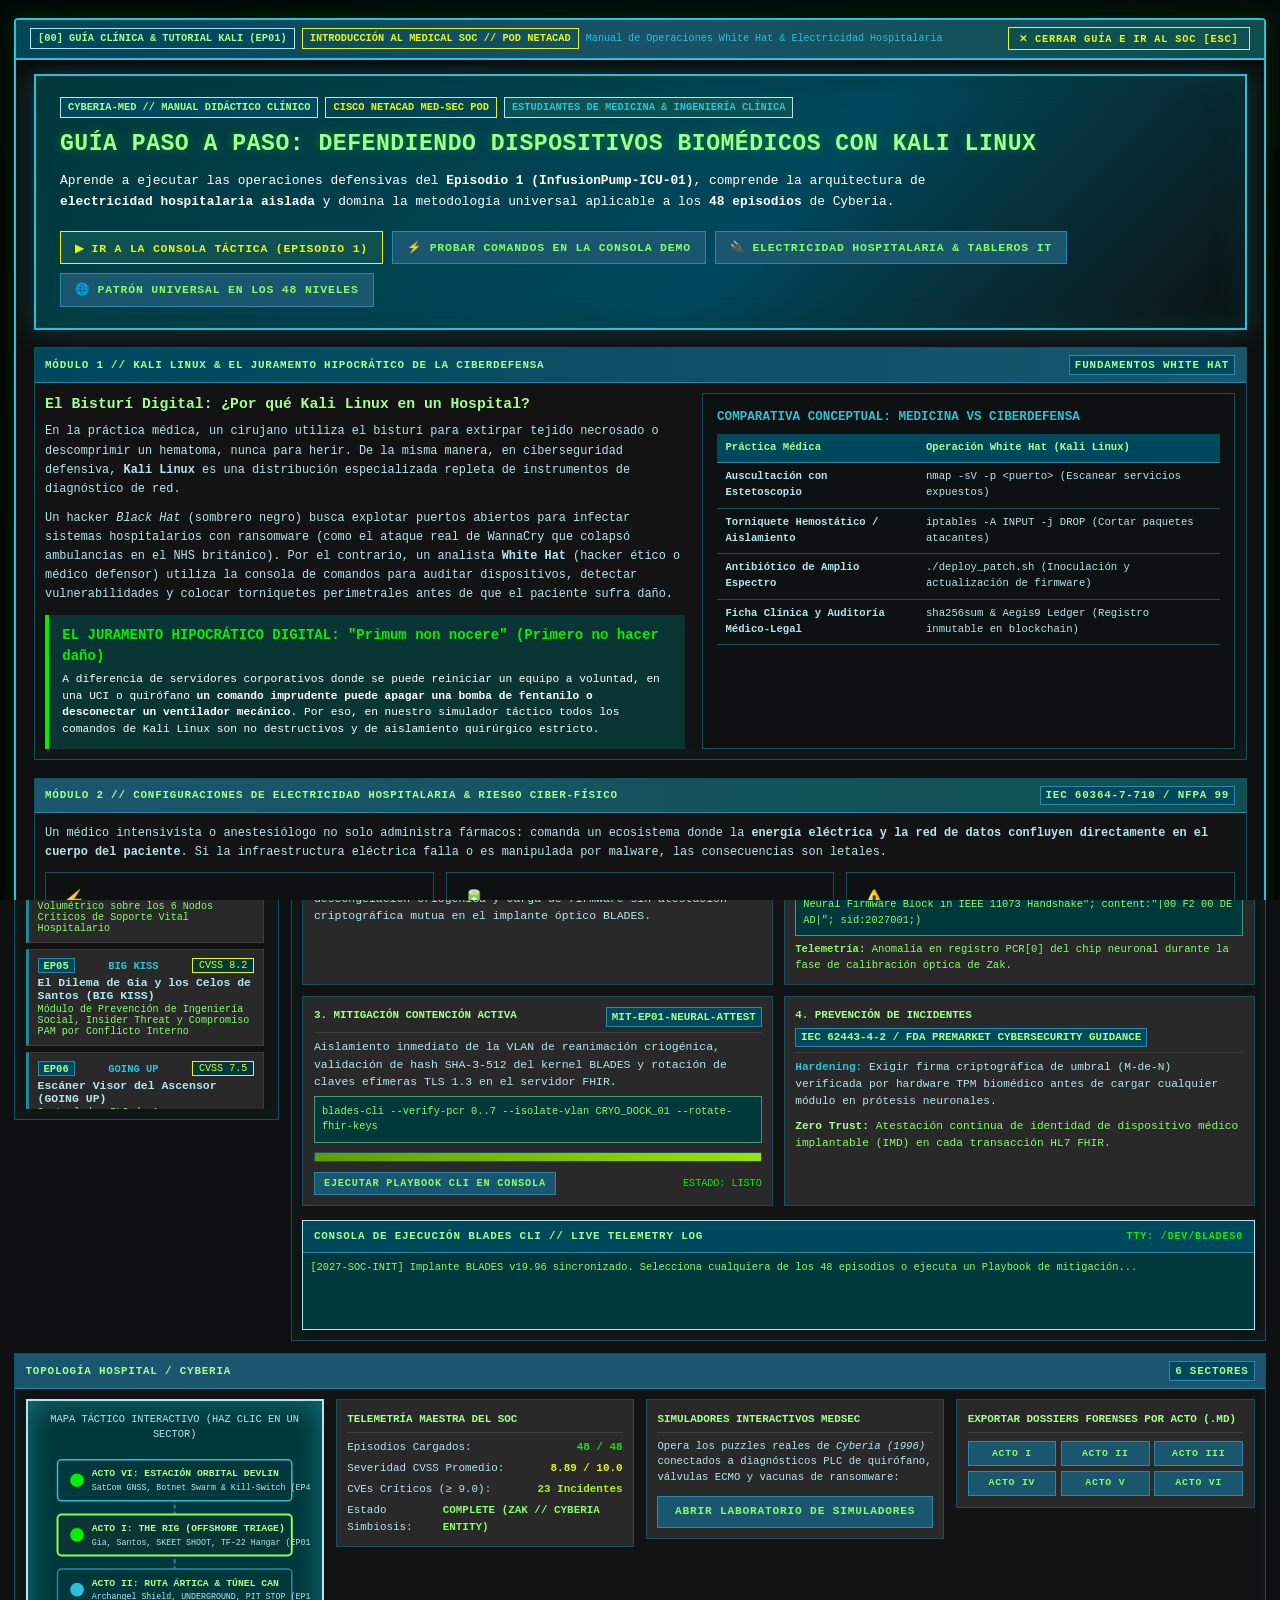
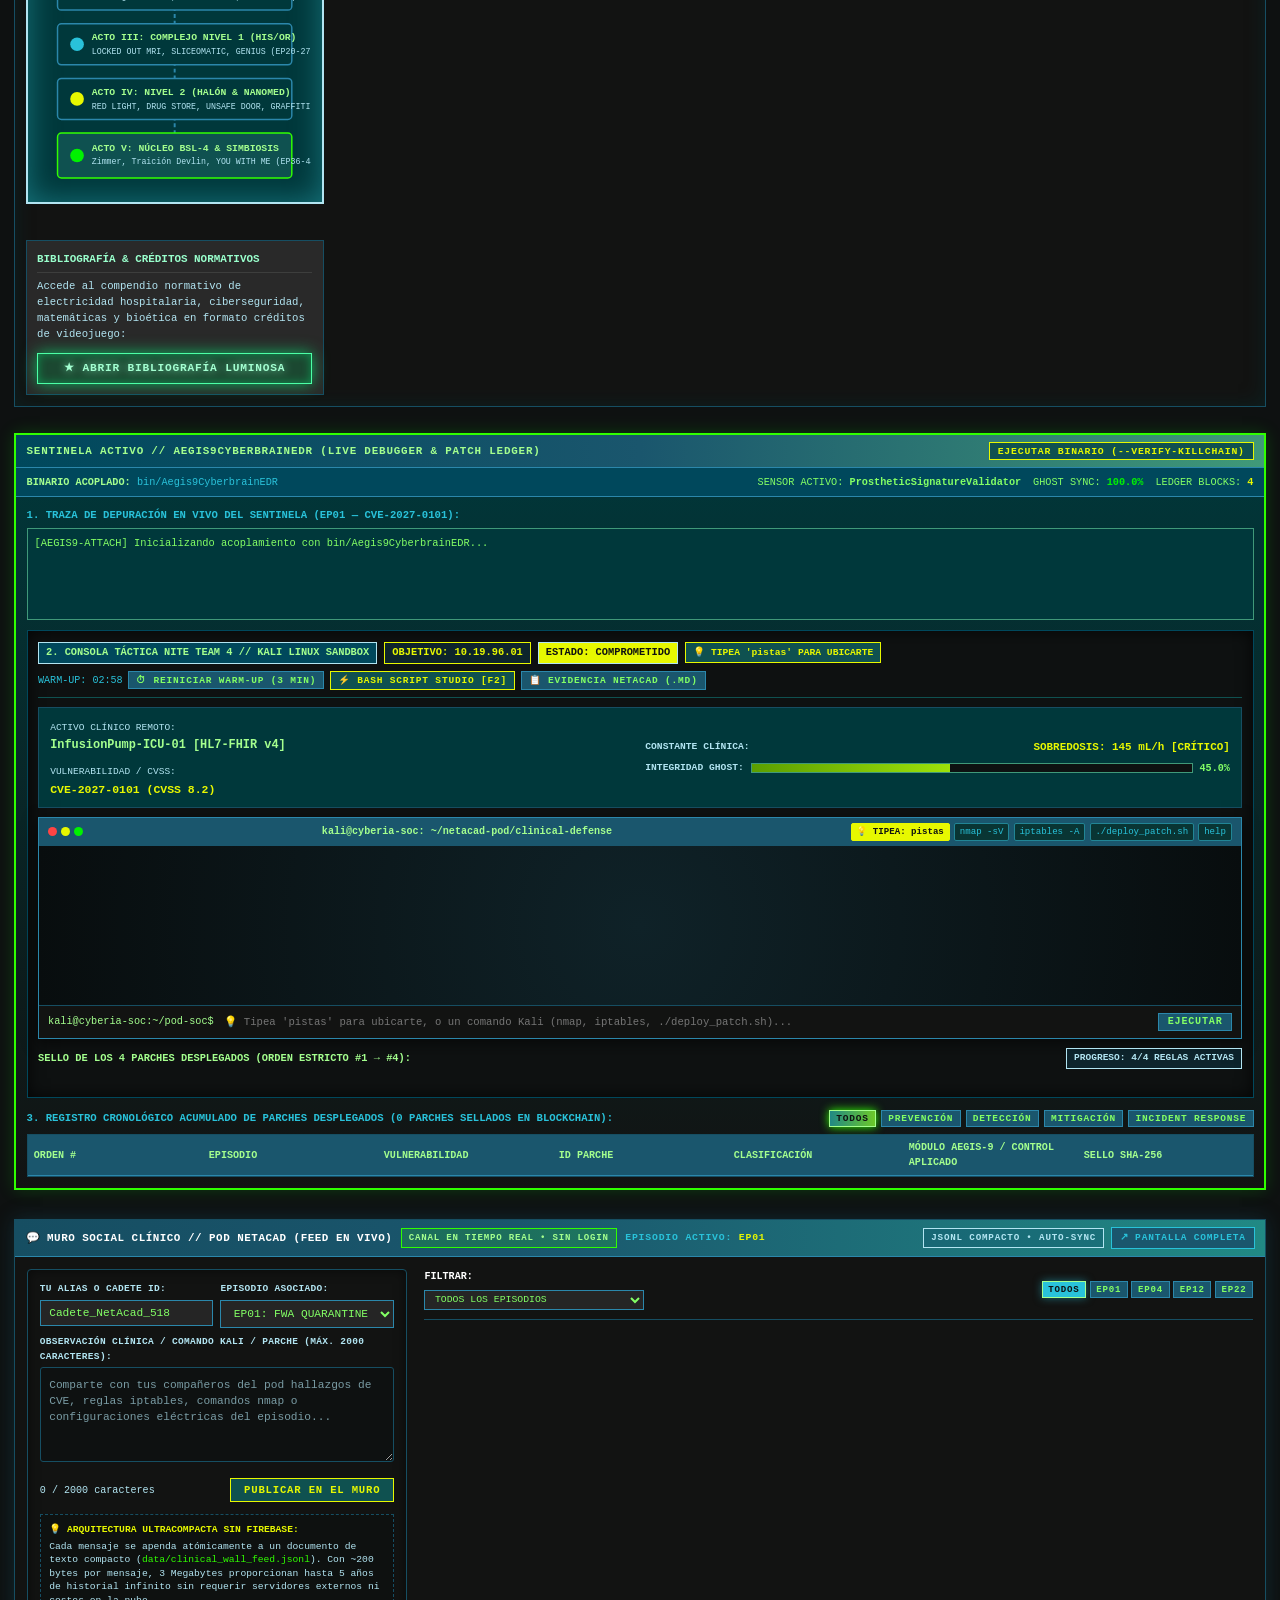
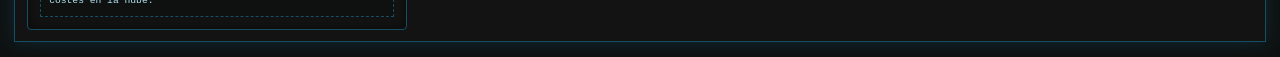
==== commit 06a1a184: "fix(mobile): eliminate landing page flicker by early head redirect, hidden overlay default and serve" ====
--- a/index.html
+++ b/index.html
@@ -4,6 +4,17 @@
   <meta charset="UTF-8">
   <meta name="viewport" content="width=device-width, initial-scale=1.0">
   <title>CYBERIA-MED // SOC Console v19.96 — BLADES Neural &amp; IoMT Telemetry</title>
+  <script>
+    (function() {
+      try {
+        var isMob = (window.innerWidth <= 768 || /Mobile|Android|iPhone|iPad|iPod|webOS|BlackBerry|IEMobile|Opera Mini/i.test(navigator.userAgent));
+        var forceDesk = location.search.indexOf('desktop=1') !== -1 || document.cookie.indexOf('force_desktop=1') !== -1;
+        if (isMob && !forceDesk) {
+          location.replace('/mobile');
+        }
+      } catch (e) {}
+    })();
+  </script>
   <link rel="stylesheet" href="/css/chrysalis_medsoc.css">
 </head>
 <body>
@@ -113,7 +124,7 @@
 
   <!-- OVERLAY LANDING PAGE: GUÍA CLÍNICA Y TUTORIAL KALI LINUX (SOBREPUESTA CON TRANSPARENCIA SOBRE NEGRO) -->
   <!-- OVERLAY LANDING PAGE: GUÍA CLÍNICA Y TUTORIAL KALI LINUX (SOBREPUESTA CON TRANSPARENCIA SOBRE NEGRO) -->
-<div id="tutorial-overlay" class="tutorial-overlay-backdrop " role="dialog" aria-modal="true" aria-label="Guía Clínica y Tutorial Kali Linux">
+<div id="tutorial-overlay" class="tutorial-overlay-backdrop hidden" role="dialog" aria-modal="true" aria-label="Guía Clínica y Tutorial Kali Linux">
   <div class="tutorial-overlay-sheet">
     <!-- BARRA SUPERIOR DE CONTROL DEL OVERLAY -->
     <div class="tutorial-overlay-topbar">
@@ -702,12 +713,15 @@
       alreadyDismissed = sessionStorage.getItem('cyberia_tutorial_dismissed') === 'true';
     } catch (e) {}
 
-    // Si ya fue cerrada y no se abrió explícitamente por URL de tutorial, ocultar de inmediato
-    if (overlay && alreadyDismissed && !isExplicitTutorialUrl) {
+    // Si es URL explícita de tutorial o es la primera visita del usuario en escritorio, mostrar
+    if (isExplicitTutorialUrl || (!alreadyDismissed && window.innerWidth > 768)) {
+      if (overlay) {
+        overlay.classList.remove('hidden');
+        document.body.style.overflow = 'hidden';
+      }
+    } else if (overlay) {
       overlay.classList.add('hidden');
       document.body.style.overflow = '';
-    } else if (overlay && !overlay.classList.contains('hidden')) {
-      document.body.style.overflow = 'hidden';
     }
 
     window.closeTutorialOverlay = function() {
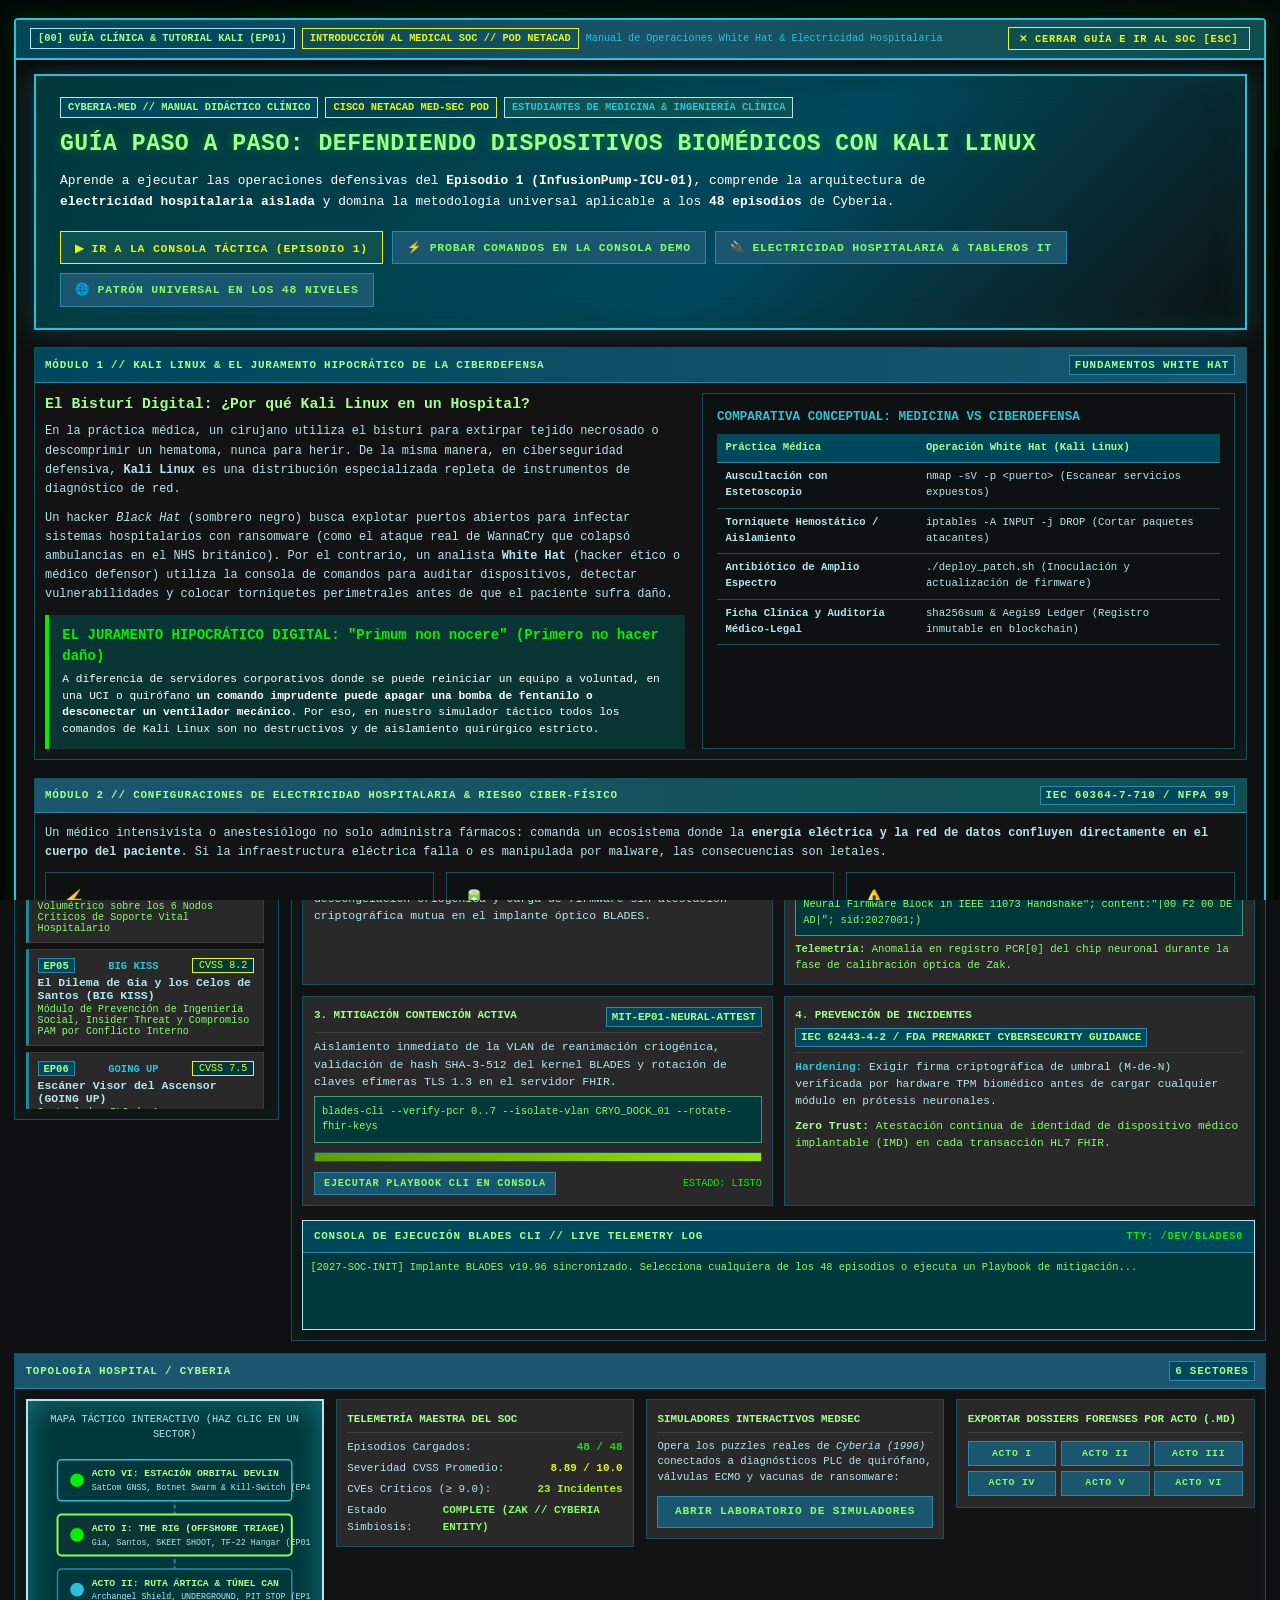
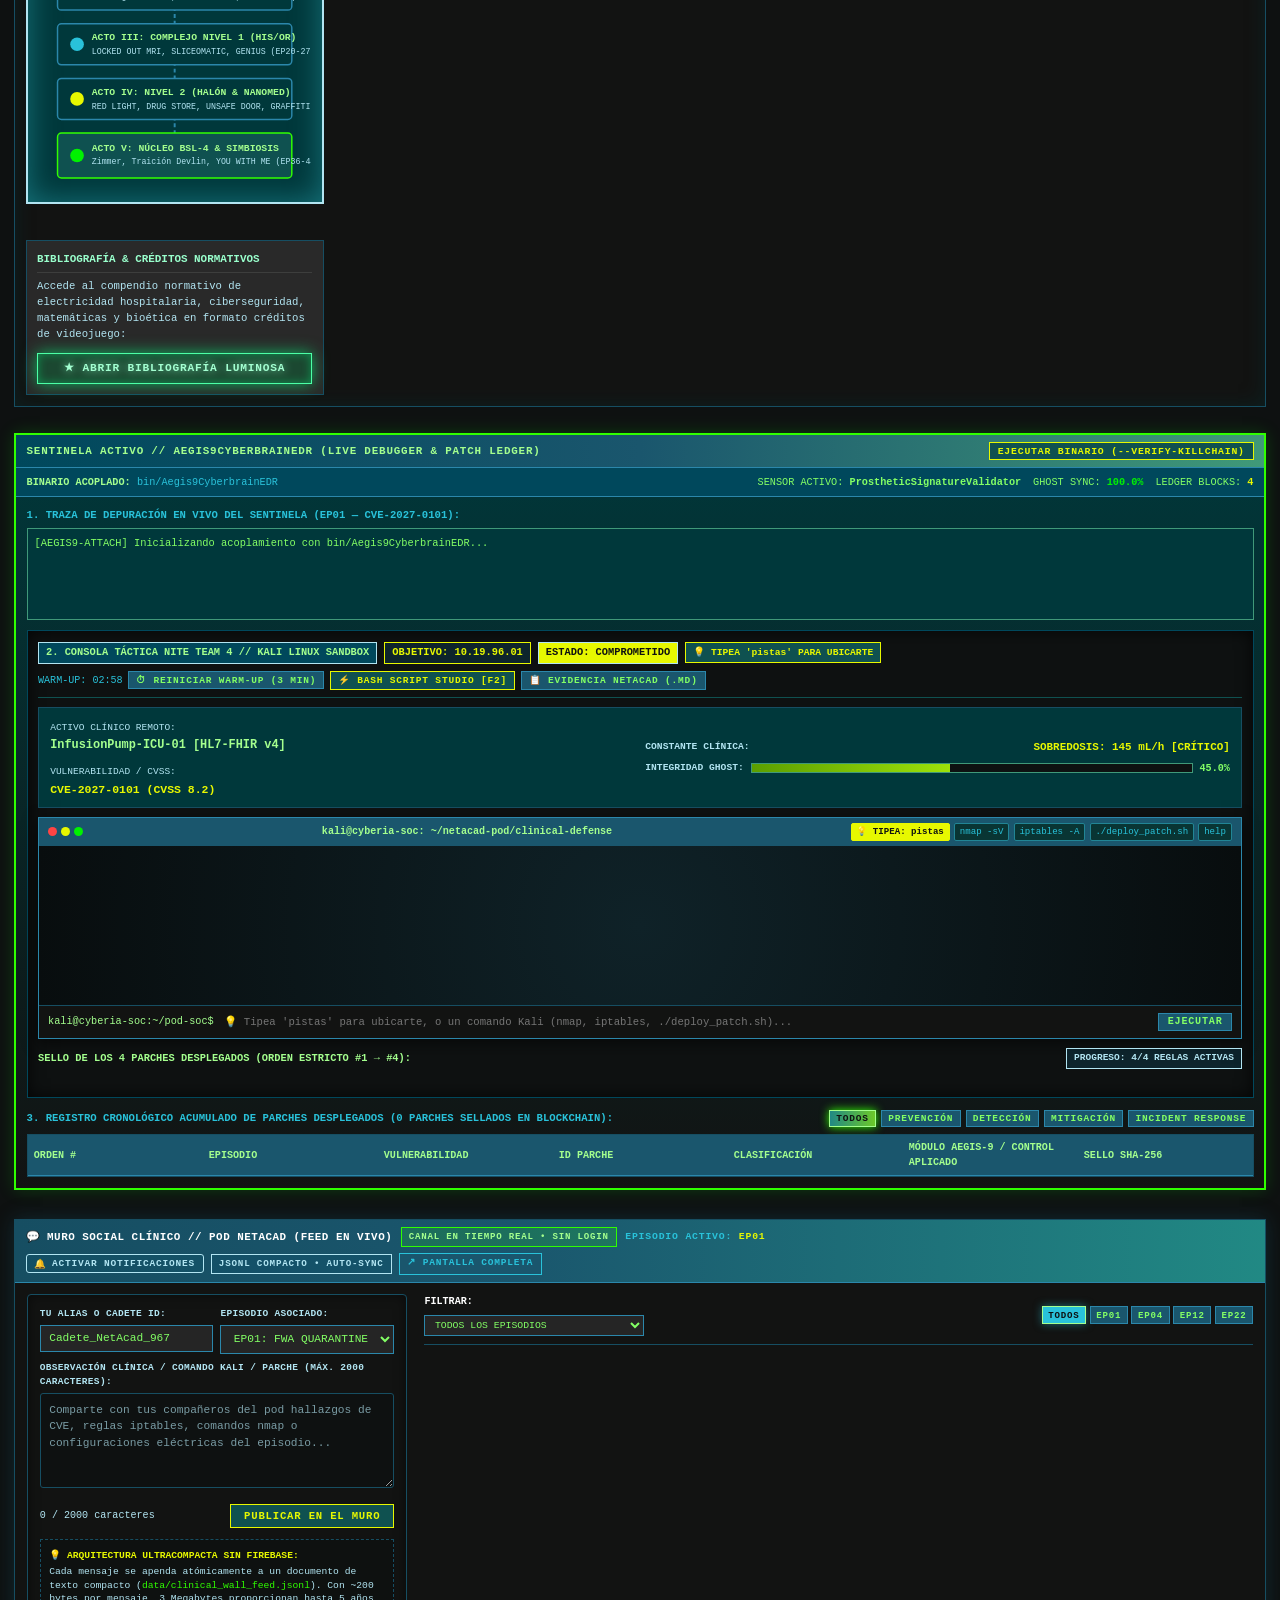
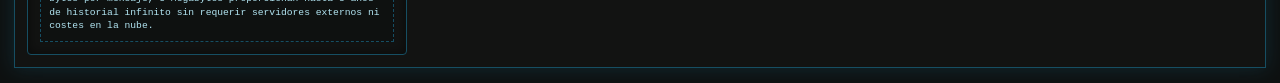
==== commit 44c0ca9c: "feat(feed): implement live message notification button with web notifications, cyber audio chime and" ====
--- a/index.html
+++ b/index.html
@@ -2492,6 +2492,10 @@
       </div>
 
       <div style="display: flex; align-items: center; gap: 0.5rem; flex-wrap: wrap;">
+        <button type="button" id="btn-feed-notifications" class="soc-btn feed-notif-btn" style="font-size: 0.68rem; padding: 0.2rem 0.55rem;" title="Activar notificaciones de nuevos mensajes" aria-label="Activar notificaciones del feed">
+          <span class="feed-notif-bell">🔔</span>
+          <span class="feed-notif-status">ACTIVAR NOTIFICACIONES</span>
+        </button>
         <!-- Indicador de formato ultracompacto en texto JSONL para 5 años -->
         <span id="feed-storage-stats-badge" class="hud-tag" style="font-size: 0.66rem; color: var(--hud-glass-outline); cursor: help;" title="Almacenamiento ultracompacto append-only (.jsonl): 3MB rinden ~5 años de debates clínicos">
           JSONL COMPACTO • AUTO-SYNC
--- a/css/chrysalis_medsoc.css
+++ b/css/chrysalis_medsoc.css
@@ -2418,3 +2418,147 @@
   color: #0E1111 !important;
   box-shadow: 0 0 12px rgba(48, 255, 0, 0.5);
 }
+
+/* ==========================================================================
+   FEED LIVE NOTIFICATIONS (BOTÓN Y TOASTS EN VIVO)
+   ========================================================================== */
+.feed-notif-btn {
+  display: inline-flex;
+  align-items: center;
+  gap: 0.35rem;
+  background: rgba(12, 82, 106, 0.28);
+  border: 1px solid var(--hud-glass-outline, #B2E5F2);
+  color: var(--hud-glass-outline, #B2E5F2);
+  cursor: pointer;
+  font-family: inherit;
+  font-size: 0.68rem;
+  font-weight: 700;
+  padding: 0.22rem 0.55rem;
+  border-radius: 3px;
+  transition: all 0.2s cubic-bezier(0.16, 1, 0.3, 1);
+  user-select: none;
+  text-decoration: none;
+  white-space: nowrap;
+}
+
+.feed-notif-btn:hover {
+  background: rgba(41, 194, 218, 0.22);
+  border-color: var(--bauble-cyan-bright, #29C2DA);
+  color: #FFFFFF;
+  box-shadow: 0 0 10px rgba(41, 194, 218, 0.45);
+}
+
+.feed-notif-btn.notif-active {
+  background: rgba(48, 255, 0, 0.16) !important;
+  border-color: var(--magic-ring, #30FF00) !important;
+  color: var(--magic-highlight, #A4FF8E) !important;
+  box-shadow: 0 0 12px rgba(48, 255, 0, 0.4), inset 0 0 6px rgba(48, 255, 0, 0.2);
+}
+
+.feed-notif-btn.notif-active .feed-notif-bell {
+  display: inline-block;
+  animation: bellTink 2.6s infinite ease-in-out;
+}
+
+@keyframes bellTink {
+  0%, 80%, 100% { transform: rotate(0deg); }
+  85% { transform: rotate(14deg); }
+  90% { transform: rotate(-14deg); }
+  95% { transform: rotate(8deg); }
+}
+
+/* Contenedor flotante de toasts de notificación */
+#feed-notification-toast-container {
+  position: fixed;
+  top: 1rem;
+  right: 1rem;
+  z-index: 99999;
+  display: flex;
+  flex-direction: column;
+  gap: 0.6rem;
+  max-width: 380px;
+  width: calc(100% - 2rem);
+  pointer-events: none;
+}
+
+.mobile-body #feed-notification-toast-container {
+  top: 0.5rem;
+  right: 0.5rem;
+  left: 0.5rem;
+  width: calc(100% - 1rem);
+  max-width: none;
+}
+
+.feed-toast-card {
+  pointer-events: auto;
+  background: rgba(10, 24, 30, 0.95);
+  border: 1px solid var(--bauble-cyan-bright, #29C2DA);
+  border-left: 4px solid var(--magic-ring, #30FF00);
+  box-shadow: 0 8px 24px rgba(0, 0, 0, 0.75), 0 0 14px rgba(41, 194, 218, 0.35);
+  padding: 0.7rem 0.9rem;
+  border-radius: 4px;
+  backdrop-filter: blur(8px);
+  -webkit-backdrop-filter: blur(8px);
+  color: #FFFFFF;
+  animation: feedToastSlideIn 0.32s cubic-bezier(0.16, 1, 0.3, 1) forwards;
+  transition: opacity 0.25s ease, transform 0.25s ease;
+  cursor: pointer;
+}
+
+.feed-toast-card.feed-toast-hiding {
+  opacity: 0;
+  transform: translateX(35px);
+}
+
+@keyframes feedToastSlideIn {
+  from {
+    opacity: 0;
+    transform: translateX(45px) scale(0.94);
+  }
+  to {
+    opacity: 1;
+    transform: translateX(0) scale(1);
+  }
+}
+
+.feed-toast-header {
+  display: flex;
+  align-items: center;
+  justify-content: space-between;
+  gap: 0.5rem;
+  margin-bottom: 0.35rem;
+  font-size: 0.68rem;
+  font-weight: 700;
+  text-transform: uppercase;
+  letter-spacing: 0.5px;
+}
+
+.feed-toast-title {
+  color: var(--magic-highlight, #A4FF8E);
+  display: flex;
+  align-items: center;
+  gap: 0.35rem;
+}
+
+.feed-toast-close {
+  background: transparent;
+  border: none;
+  color: #888888;
+  cursor: pointer;
+  font-size: 1.1rem;
+  line-height: 1;
+  padding: 0 0.2rem;
+  transition: color 0.15s ease;
+}
+
+.feed-toast-close:hover {
+  color: #FFFFFF;
+}
+
+.feed-toast-body {
+  font-size: 0.78rem;
+  color: var(--hud-glass-outline, #B2E5F2);
+  line-height: 1.4;
+  word-break: break-word;
+}
+
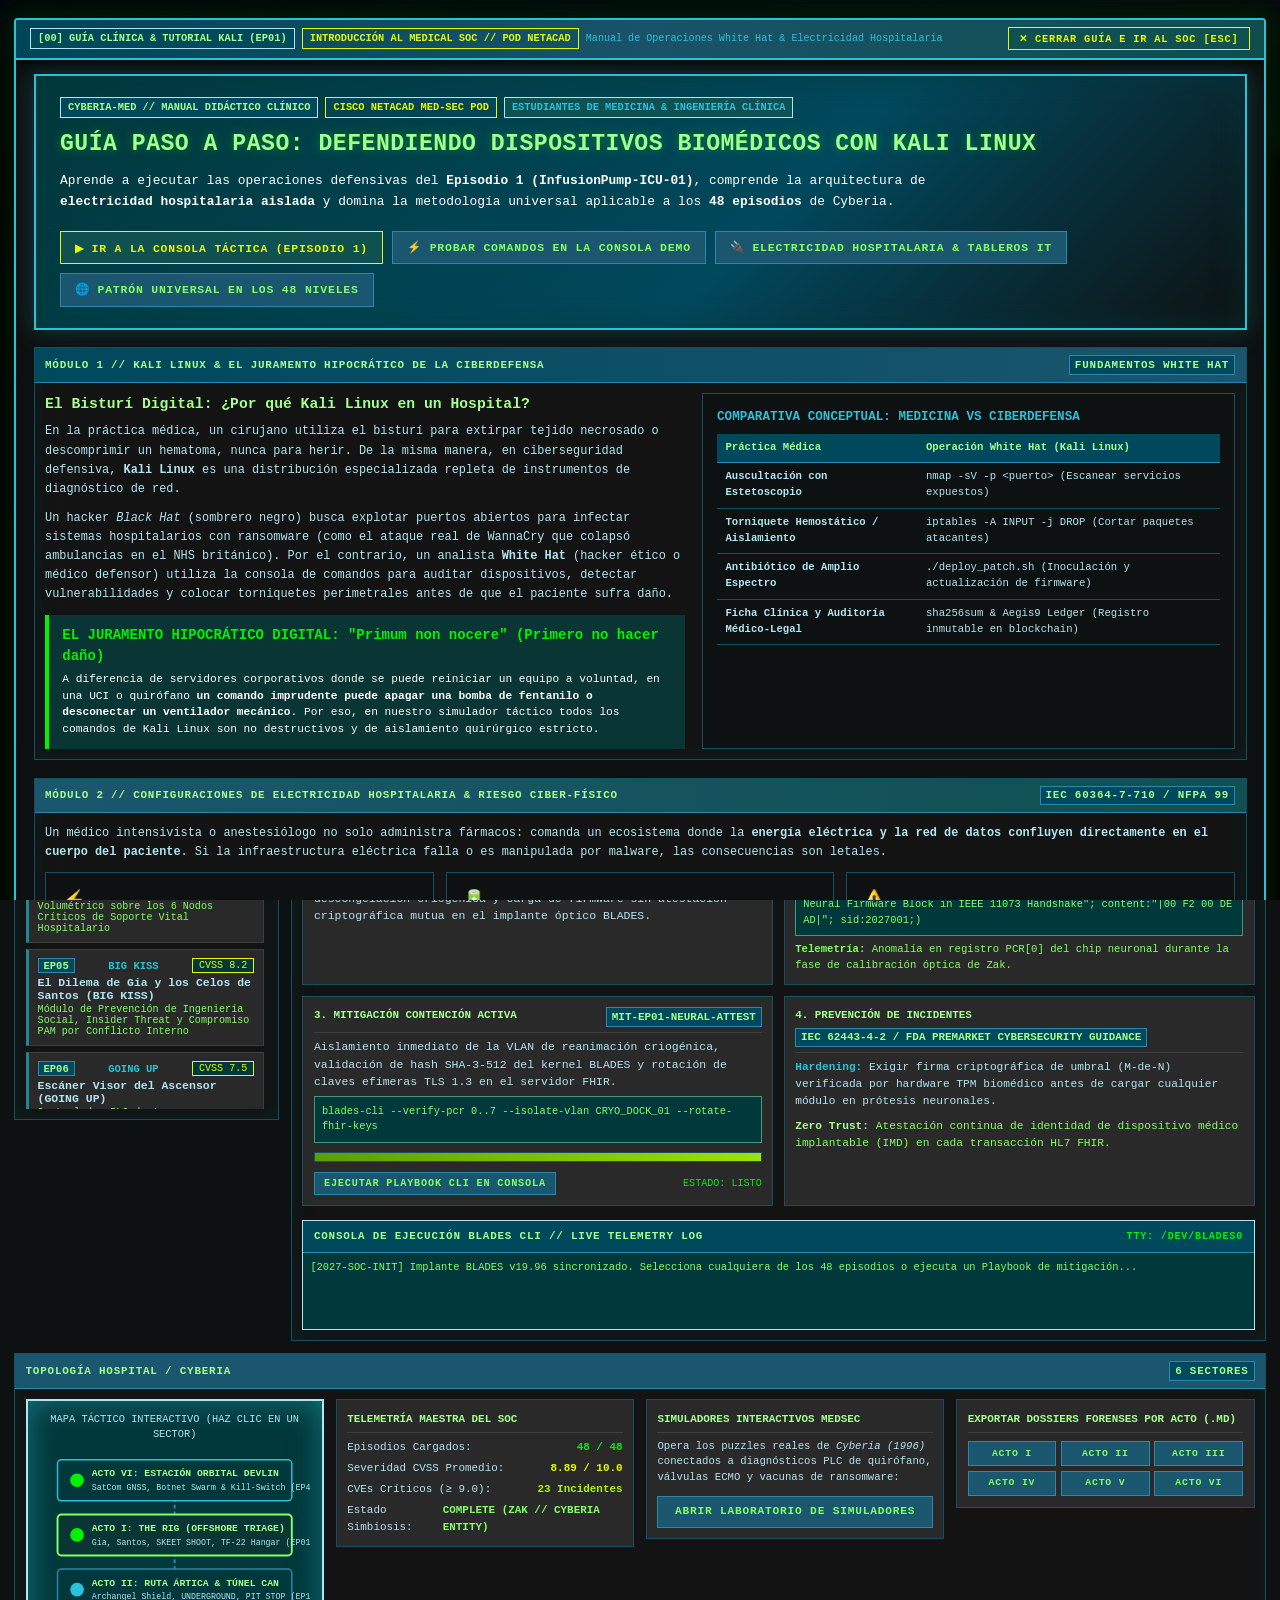
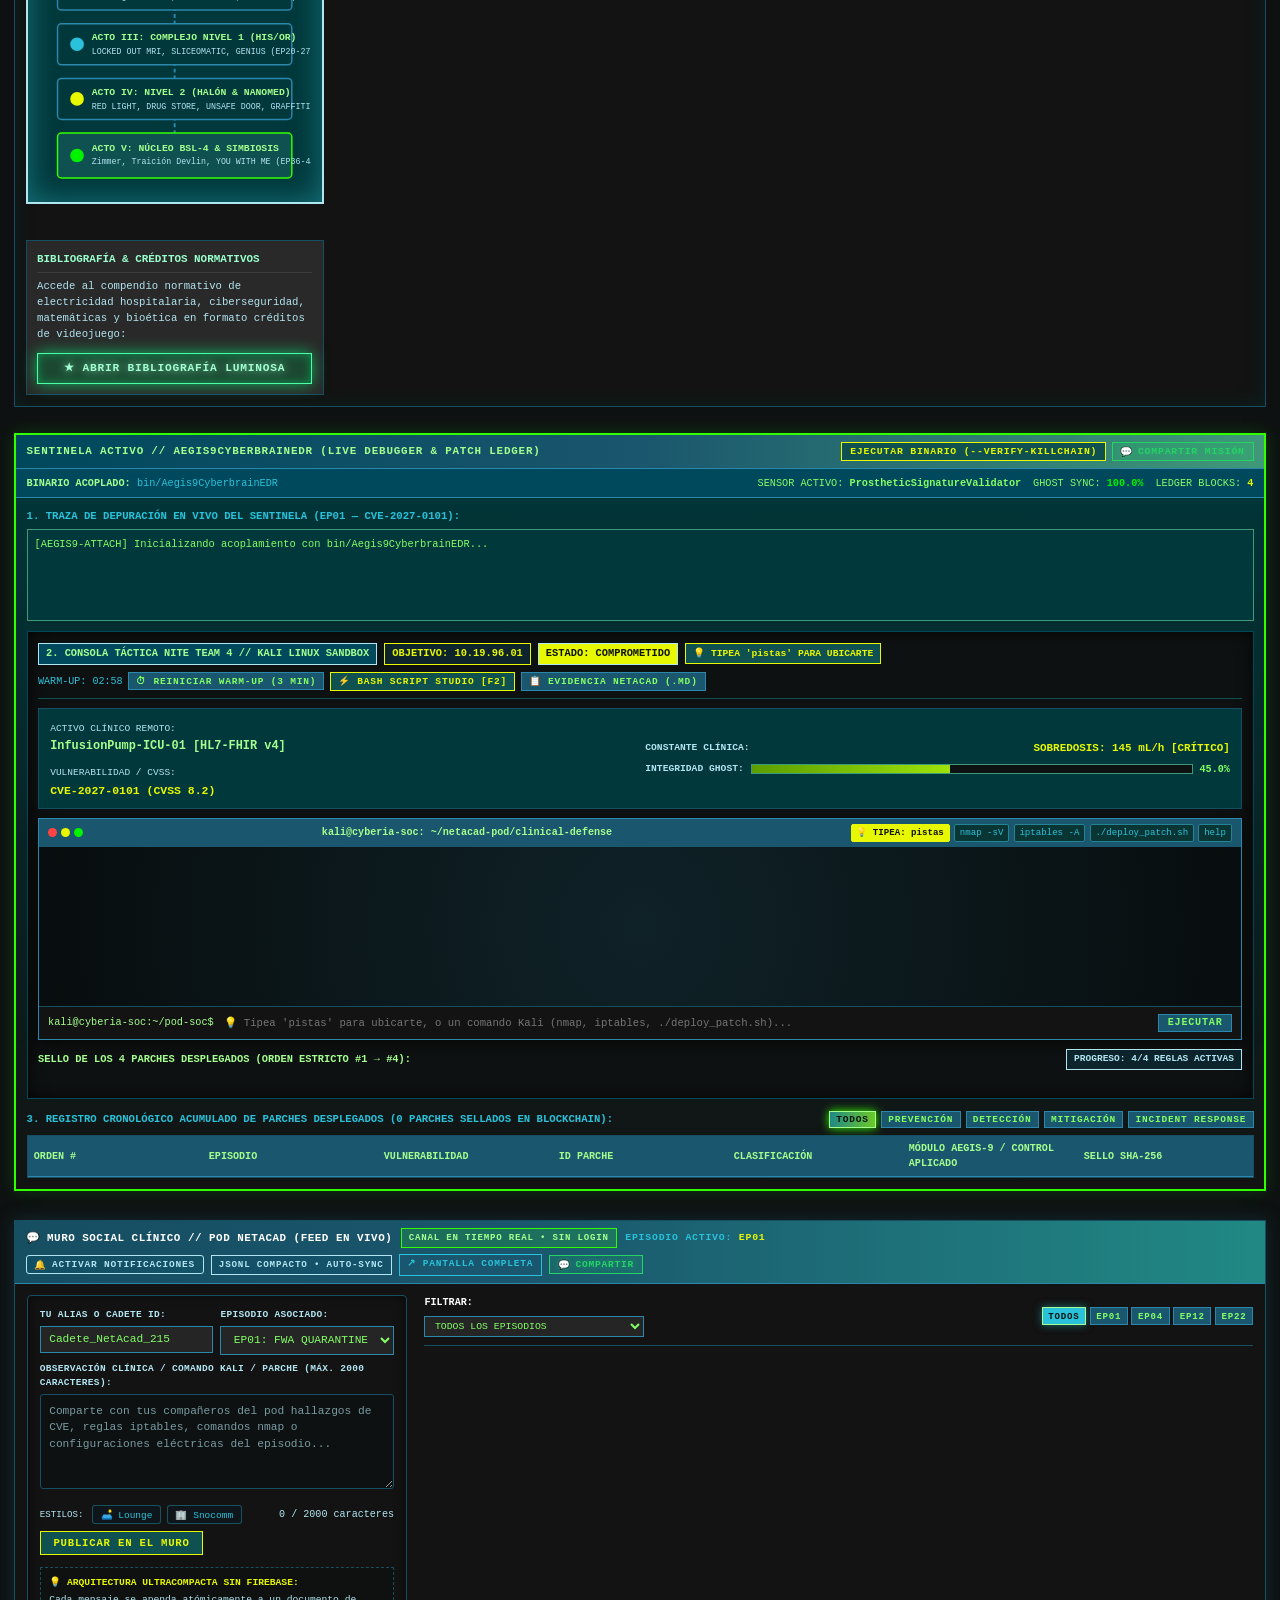
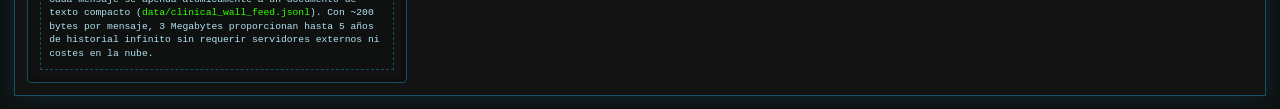
==== commit 368ff52a: "feat: whatsapp hub sharing, ambient lounge preview cards, and opengraph banners - Implement Cyberia " ====
--- a/index.html
+++ b/index.html
@@ -4,6 +4,21 @@
   <meta charset="UTF-8">
   <meta name="viewport" content="width=device-width, initial-scale=1.0">
   <title>CYBERIA-MED // SOC Console v19.96 — BLADES Neural &amp; IoMT Telemetry</title>
+
+  <!-- METADATOS OPEN GRAPH Y TWITTER (PREVISUALIZACIÓN EN WHATSAPP Y REDES SOCIALES) -->
+  <meta property="og:type" content="website">
+  <meta property="og:title" content="CYBERIA-MED // SOC Console &amp; Muro Clínico Pod NetAcad">
+  <meta property="og:description" content="Instalación biotecnológica submarina Snocomm Lounge y consola de telemetría médica en tiempo real para 48 episodios clínicos y ciberseguridad hospitalaria.">
+  <meta property="og:image" content="https://entregametusalas.pages.dev/img/underwater_lounge_habitat.jpg">
+  <meta property="og:image:secure_url" content="https://entregametusalas.pages.dev/img/underwater_lounge_habitat.jpg">
+  <meta property="og:image:type" content="image/jpeg">
+  <meta property="og:image:width" content="1440">
+  <meta property="og:image:height" content="1080">
+  <meta property="og:image:alt" content="Cyberia Deep Habitat Lounge — Sala de Descanso y Meditación Submarina">
+  <meta name="twitter:card" content="summary_large_image">
+  <meta name="twitter:title" content="CYBERIA-MED // SOC Console &amp; Muro Clínico Pod NetAcad">
+  <meta name="twitter:description" content="Instalación biotecnológica submarina Snocomm Lounge y consola de telemetría médica en tiempo real para 48 episodios clínicos y ciberseguridad hospitalaria.">
+  <meta name="twitter:image" content="https://entregametusalas.pages.dev/img/underwater_lounge_habitat.jpg">
   <script>
     (function() {
       try {
@@ -54,6 +69,9 @@
       <a href="/mobile" class="soc-btn nav-btn-mobile" style="border-color: var(--magic-ring); color: var(--magic-highlight);" title="Versión móvil optimizada exclusiva para el feed">
         [📱] MÓVIL
       </a>
+      <button type="button" id="btn-share-topbar-wa" class="soc-btn soc-btn-wa" title="Compartir consola y telemetría en WhatsApp">
+        <span class="share-wa-icon" aria-hidden="true">💬</span> COMPARTIR WA
+      </button>
     </nav>
   </header>
 
@@ -1917,6 +1935,9 @@
         <a id="btn-export-json" href="/reports/episode/1.json" class="soc-btn" style="padding: 0.2rem 0.55rem; font-size: 0.72rem;">
           STIX .JSON
         </a>
+        <button type="button" id="btn-share-episode-wa" class="soc-btn soc-btn-wa" style="padding: 0.2rem 0.55rem; font-size: 0.72rem;" title="Compartir este episodio en WhatsApp">
+          <span class="share-wa-icon" aria-hidden="true">💬</span> WHATSAPP
+        </button>
       </div>
     </div>
 
@@ -2172,6 +2193,9 @@
       <div style="display: flex; gap: 0.4rem; flex-wrap: wrap;">
         <button type="button" id="btn-sentinel-verify-bin" class="soc-btn soc-btn-warning" style="padding: 0.2rem 0.55rem; font-size: 0.7rem;">
           EJECUTAR BINARIO (--verify-killchain)
+        </button>
+        <button type="button" id="btn-share-sentinel-wa" class="soc-btn soc-btn-wa" style="padding: 0.2rem 0.55rem; font-size: 0.7rem;" title="Compartir desafío Aegis9 Sentinel en WhatsApp">
+          <span class="share-wa-icon" aria-hidden="true">💬</span> COMPARTIR MISIÓN
         </button>
       </div>
     </div>
@@ -2503,6 +2527,9 @@
         <a href="/muro" class="soc-btn" style="font-size: 0.68rem; padding: 0.2rem 0.55rem; text-decoration: none; border-color: var(--bauble-cyan-bright); color: var(--bauble-cyan-bright);">
           ↗ PANTALLA COMPLETA
         </a>
+        <button type="button" id="btn-share-feed-wa" class="soc-btn soc-btn-wa" style="font-size: 0.68rem; padding: 0.2rem 0.55rem;" title="Compartir Muro Social en WhatsApp">
+          <span class="share-wa-icon" aria-hidden="true">💬</span> COMPARTIR
+        </button>
       </div>
     </div>
 
@@ -2741,8 +2768,14 @@
             </div>
 
             <div id="feed-form-alert" class="feed-alert-box" style="display: none;"></div>
+            <div id="feed-live-preview-box" class="feed-live-preview-box" style="display: none;"></div>
 
             <div class="feed-compose-footer">
+              <div class="feed-compose-presets">
+                <span style="font-size: 0.65rem; color: var(--hud-glass-outline); margin-right: 0.2rem;">ESTILOS:</span>
+                <button type="button" class="feed-preset-btn" data-preset="lounge" title="Adjuntar vista previa de Hábitat Lounge">🛋️ Lounge</button>
+                <button type="button" class="feed-preset-btn" data-preset="snocomm" title="Adjuntar vista previa de Snocomm Building">🏢 Snocomm</button>
+              </div>
               <div id="feed-char-counter" class="feed-char-counter">
                 0 / 2000 caracteres
               </div>
@@ -2886,6 +2919,70 @@
   </section>
 </main>
 
+  <!-- MODAL HUB PARA COMPARTIR EN WHATSAPP -->
+  <div id="cyberia-wa-modal" class="cyberia-modal-overlay" style="display: none;" aria-hidden="true" role="dialog" aria-label="Compartir en WhatsApp">
+    <div class="cyberia-modal-content">
+      <div class="cyberia-modal-header">
+        <div style="display: flex; align-items: center; gap: 0.5rem;">
+          <span style="font-size: 1.1rem;" aria-hidden="true">💬</span>
+          <strong style="color: #25D366; letter-spacing: 0.5px;">COMPARTIR EN WHATSAPP // CYBERIA HUB</strong>
+        </div>
+        <button type="button" class="cyberia-modal-close" aria-label="Cerrar ventana">&times;</button>
+      </div>
+      <div class="cyberia-modal-body">
+        <p style="font-size: 0.78rem; color: var(--hud-glass-outline); margin-top: 0; margin-bottom: 0.85rem;">
+          Selecciona la sección del Pod Clínico que deseas transmitir directamente a tus contactos o grupos de WhatsApp:
+        </p>
+        <div class="wa-share-grid">
+          <button type="button" class="wa-share-card-btn" data-share-target="console">
+            <div class="wa-share-card-icon">🌐</div>
+            <div class="wa-share-card-info">
+              <div class="wa-share-card-title">CONSOLA SOC PRINCIPAL</div>
+              <div class="wa-share-card-desc">Plataforma central interactiva y los 48 episodios clínicos</div>
+            </div>
+            <div class="wa-share-card-arrow">↗</div>
+          </button>
+
+          <button type="button" class="wa-share-card-btn" data-share-target="episode">
+            <div class="wa-share-card-icon">🎧</div>
+            <div class="wa-share-card-info">
+              <div class="wa-share-card-title">EPISODIO EN CURSO</div>
+              <div class="wa-share-card-desc">Telemetría, vulnerabilidad CVE y los 4 pilares del episodio activo</div>
+            </div>
+            <div class="wa-share-card-arrow">↗</div>
+          </button>
+
+          <button type="button" class="wa-share-card-btn" data-share-target="feed">
+            <div class="wa-share-card-icon">📡</div>
+            <div class="wa-share-card-info">
+              <div class="wa-share-card-title">MURO SOCIAL CLÍNICO</div>
+              <div class="wa-share-card-desc">Transmisión P2P en tiempo real de comentarios, hallazgos y debates</div>
+            </div>
+            <div class="wa-share-card-arrow">↗</div>
+          </button>
+
+          <button type="button" class="wa-share-card-btn" data-share-target="sentinel">
+            <div class="wa-share-card-icon">🛡️</div>
+            <div class="wa-share-card-info">
+              <div class="wa-share-card-title">SENTINEL AEGIS-9</div>
+              <div class="wa-share-card-desc">Misión táctica de mitigación, defensa hospitalaria y killchain</div>
+            </div>
+            <div class="wa-share-card-arrow">↗</div>
+          </button>
+
+          <button type="button" class="wa-share-card-btn" data-share-target="tutorial">
+            <div class="wa-share-card-icon">⚡</div>
+            <div class="wa-share-card-info">
+              <div class="wa-share-card-title">METODOLOGÍA 48 PASOS</div>
+              <div class="wa-share-card-desc">Guía clínica, seguridad de transformadores LIM y simuladores</div>
+            </div>
+            <div class="wa-share-card-arrow">↗</div>
+          </button>
+        </div>
+      </div>
+    </div>
+  </div>
+
 
   <script src="/js/sentinel_tactical_game.js"></script>
   <script src="/js/cyberia_console.js"></script>
--- a/css/chrysalis_medsoc.css
+++ b/css/chrysalis_medsoc.css
@@ -2562,3 +2562,1126 @@
   word-break: break-word;
 }
 
+/* ==========================================================================
+   FEED RICH LINK & MEDIA PREVIEWS (YOUTUBE, SOUNDCLOUD, SPOTIFY, IMAGES, WEB)
+   ========================================================================== */
+
+.feed-content-link {
+  color: var(--bauble-cyan-bright, #29C2DA);
+  text-decoration: underline;
+  text-underline-offset: 3px;
+  word-break: break-all;
+  font-weight: 600;
+  transition: color 0.18s ease, text-shadow 0.18s ease;
+}
+
+.feed-content-link:hover {
+  color: var(--magic-highlight, #A4FF8E);
+  text-shadow: 0 0 8px rgba(48, 255, 0, 0.6);
+}
+
+.feed-post-previews-container {
+  display: flex;
+  flex-direction: column;
+  gap: 0.75rem;
+  margin-top: 0.65rem;
+  width: 100%;
+}
+
+.feed-media-preview {
+  background: rgba(8, 22, 28, 0.85);
+  border: 1px solid var(--border-structural, #1A4753);
+  border-left: 3px solid var(--bauble-cyan-bright, #29C2DA);
+  border-radius: 4px;
+  overflow: hidden;
+  box-shadow: 0 4px 16px rgba(0, 0, 0, 0.5);
+  transition: border-color 0.2s ease, box-shadow 0.2s ease;
+}
+
+.feed-media-preview:hover {
+  border-color: var(--bauble-cyan-bright, #29C2DA);
+  box-shadow: 0 6px 20px rgba(0, 0, 0, 0.65), 0 0 10px rgba(41, 194, 218, 0.2);
+}
+
+.feed-youtube-preview {
+  border-left-color: #FF0000;
+}
+
+.feed-soundcloud-preview {
+  border-left-color: #FF5500;
+}
+
+.feed-spotify-preview {
+  border-left-color: #1DB954;
+}
+
+.feed-image-preview {
+  border-left-color: var(--magic-ring, #30FF00);
+}
+
+.feed-media-badge {
+  display: flex;
+  align-items: center;
+  justify-content: space-between;
+  gap: 0.4rem;
+  font-size: 0.62rem;
+  font-weight: 700;
+  color: var(--hud-glass-outline, #B2E5F2);
+  background: rgba(14, 38, 48, 0.9);
+  padding: 0.3rem 0.65rem;
+  border-bottom: 1px solid rgba(41, 194, 218, 0.2);
+  text-transform: uppercase;
+  letter-spacing: 0.5px;
+}
+
+.feed-media-badge-left {
+  display: flex;
+  align-items: center;
+  gap: 0.4rem;
+}
+
+.feed-media-badge-tag {
+  font-size: 0.58rem;
+  padding: 0.1rem 0.35rem;
+  border-radius: 2px;
+  background: rgba(48, 255, 0, 0.15);
+  color: var(--magic-highlight, #A4FF8E);
+  border: 1px solid rgba(48, 255, 0, 0.3);
+}
+
+/* YouTube Facade & Player */
+.feed-youtube-facade {
+  position: relative;
+  width: 100%;
+  aspect-ratio: 16 / 9;
+  max-height: 320px;
+  background: #000000;
+  cursor: pointer;
+  overflow: hidden;
+  display: flex;
+  align-items: center;
+  justify-content: center;
+}
+
+.feed-youtube-thumb {
+  width: 100%;
+  height: 100%;
+  object-fit: cover;
+  opacity: 0.88;
+  transition: transform 0.3s cubic-bezier(0.16, 1, 0.3, 1), opacity 0.3s ease;
+}
+
+.feed-youtube-facade:hover .feed-youtube-thumb {
+  transform: scale(1.03);
+  opacity: 0.98;
+}
+
+.feed-youtube-play-btn {
+  position: absolute;
+  top: 50%;
+  left: 50%;
+  transform: translate(-50%, -50%);
+  width: 58px;
+  height: 40px;
+  filter: drop-shadow(0 4px 12px rgba(0, 0, 0, 0.9));
+  transition: transform 0.2s cubic-bezier(0.16, 1, 0.3, 1);
+  pointer-events: none;
+}
+
+.feed-youtube-facade:hover .feed-youtube-play-btn {
+  transform: translate(-50%, -50%) scale(1.15);
+}
+
+.feed-youtube-overlay-meta {
+  position: absolute;
+  bottom: 8px;
+  right: 8px;
+  background: rgba(0, 0, 0, 0.82);
+  color: var(--magic-highlight, #A4FF8E);
+  font-size: 0.65rem;
+  font-weight: 700;
+  padding: 0.2rem 0.5rem;
+  border-radius: 3px;
+  border: 1px solid var(--magic-ring, #30FF00);
+  pointer-events: none;
+  backdrop-filter: blur(4px);
+}
+
+.feed-youtube-iframe {
+  width: 100%;
+  aspect-ratio: 16 / 9;
+  max-height: 320px;
+  border: none;
+  display: block;
+}
+
+/* SoundCloud Facade & Player */
+.feed-soundcloud-facade {
+  display: flex;
+  align-items: center;
+  gap: 0.85rem;
+  padding: 0.65rem 0.85rem;
+  background: rgba(10, 24, 30, 0.75);
+  cursor: pointer;
+  transition: background 0.2s ease;
+  user-select: none;
+}
+
+.feed-soundcloud-facade:hover {
+  background: rgba(33, 133, 149, 0.2);
+}
+
+.feed-soundcloud-artwork-box {
+  position: relative;
+  width: 72px;
+  height: 72px;
+  flex-shrink: 0;
+  border-radius: 4px;
+  overflow: hidden;
+  background: #0E1418;
+  border: 1px solid var(--border-structural, #1A4753);
+  box-shadow: 0 2px 8px rgba(0, 0, 0, 0.6);
+}
+
+.feed-soundcloud-artwork {
+  width: 100%;
+  height: 100%;
+  object-fit: cover;
+  display: block;
+  transition: transform 0.25s ease;
+}
+
+.feed-soundcloud-facade:hover .feed-soundcloud-artwork {
+  transform: scale(1.06);
+}
+
+.feed-soundcloud-play-overlay {
+  position: absolute;
+  top: 0;
+  left: 0;
+  right: 0;
+  bottom: 0;
+  background: rgba(0, 0, 0, 0.35);
+  display: flex;
+  align-items: center;
+  justify-content: center;
+  transition: background 0.2s ease;
+}
+
+.feed-soundcloud-facade:hover .feed-soundcloud-play-overlay {
+  background: rgba(0, 0, 0, 0.15);
+}
+
+.feed-soundcloud-play-btn {
+  width: 32px;
+  height: 32px;
+  border-radius: 50%;
+  background: #FF5500;
+  color: #FFFFFF;
+  display: flex;
+  align-items: center;
+  justify-content: center;
+  font-size: 0.8rem;
+  box-shadow: 0 0 10px rgba(255, 85, 0, 0.7);
+  transition: transform 0.2s ease, box-shadow 0.2s ease;
+  padding-left: 2px;
+}
+
+.feed-soundcloud-facade:hover .feed-soundcloud-play-btn {
+  transform: scale(1.15);
+  box-shadow: 0 0 14px rgba(255, 85, 0, 0.9);
+}
+
+.feed-soundcloud-info {
+  flex: 1;
+  min-width: 0;
+}
+
+.feed-soundcloud-title {
+  font-size: 0.82rem;
+  font-weight: 700;
+  color: #FFFFFF;
+  white-space: nowrap;
+  overflow: hidden;
+  text-overflow: ellipsis;
+  letter-spacing: 0.3px;
+}
+
+.feed-soundcloud-artist {
+  font-size: 0.72rem;
+  color: var(--bauble-cyan-bright, #29C2DA);
+  margin-top: 0.15rem;
+  white-space: nowrap;
+  overflow: hidden;
+  text-overflow: ellipsis;
+}
+
+.feed-soundcloud-status-row {
+  display: flex;
+  align-items: center;
+  gap: 0.5rem;
+  margin-top: 0.35rem;
+}
+
+.feed-soundcloud-status-tag {
+  font-size: 0.58rem;
+  font-weight: 700;
+  color: var(--magic-highlight, #A4FF8E);
+  background: rgba(48, 255, 0, 0.12);
+  border: 1px solid rgba(48, 255, 0, 0.3);
+  padding: 0.1rem 0.4rem;
+  border-radius: 2px;
+}
+
+.feed-soundcloud-wave-bars {
+  display: flex;
+  align-items: flex-end;
+  gap: 2px;
+  height: 12px;
+}
+
+.feed-soundcloud-wave-bars span {
+  display: block;
+  width: 3px;
+  background: var(--magic-ring, #30FF00);
+  border-radius: 1px;
+}
+
+.feed-soundcloud-wave-bars span:nth-child(1) { height: 4px; }
+.feed-soundcloud-wave-bars span:nth-child(2) { height: 9px; }
+.feed-soundcloud-wave-bars span:nth-child(3) { height: 12px; }
+.feed-soundcloud-wave-bars span:nth-child(4) { height: 7px; }
+.feed-soundcloud-wave-bars span:nth-child(5) { height: 5px; }
+
+.feed-soundcloud-player-container {
+  width: 100%;
+  background: #0E1111;
+  border-top: 1px solid rgba(41, 194, 218, 0.2);
+}
+
+.feed-soundcloud-player-container iframe {
+  width: 100%;
+  height: 166px;
+  border: none;
+  display: block;
+}
+
+.feed-soundcloud-loading {
+  padding: 1.5rem;
+  text-align: center;
+  color: var(--magic-highlight, #A4FF8E);
+  font-size: 0.72rem;
+  font-family: monospace;
+}
+
+.feed-soundcloud-toggle-btn {
+  background: transparent;
+  border: 1px solid rgba(255, 85, 0, 0.5);
+  color: #FFAA77;
+  font-size: 0.62rem;
+  font-weight: 700;
+  padding: 0.15rem 0.45rem;
+  border-radius: 2px;
+  cursor: pointer;
+  transition: all 0.18s ease;
+}
+
+.feed-soundcloud-loop-indicator {
+  display: inline-flex;
+  align-items: center;
+  gap: 0.25rem;
+  font-family: var(--font-hud, monospace);
+  font-size: 0.6rem;
+  letter-spacing: 0.05em;
+  color: var(--magic-ring, #30FF00);
+  background: rgba(48, 255, 0, 0.08);
+  border: 1px solid rgba(48, 255, 0, 0.35);
+  padding: 0.12rem 0.4rem;
+  border-radius: 2px;
+  text-transform: uppercase;
+  text-shadow: 0 0 6px rgba(48, 255, 0, 0.4);
+}
+
+.feed-soundcloud-toggle-btn:hover {
+  background: rgba(255, 85, 0, 0.2);
+  border-color: #FF5500;
+  color: #FFFFFF;
+}
+
+/* Spotify Wrapper */
+.feed-spotify-frame-wrapper {
+  width: 100%;
+  background: #121212;
+}
+
+.feed-spotify-frame-wrapper iframe {
+  width: 100%;
+  height: 152px;
+  border: none;
+  display: block;
+}
+
+/* Embedded Images */
+.feed-image-preview-link {
+  display: block;
+  position: relative;
+  overflow: hidden;
+  max-height: 360px;
+  background: rgba(5, 12, 16, 0.95);
+  text-align: center;
+  text-decoration: none;
+}
+
+.feed-preview-img {
+  max-width: 100%;
+  max-height: 360px;
+  object-fit: contain;
+  vertical-align: middle;
+  transition: transform 0.25s ease;
+}
+
+.feed-image-preview-link:hover .feed-preview-img {
+  transform: scale(1.02);
+}
+
+.feed-image-zoom-tag {
+  position: absolute;
+  bottom: 8px;
+  right: 8px;
+  background: rgba(10, 24, 30, 0.85);
+  border: 1px solid var(--hud-glass-outline, #B2E5F2);
+  color: var(--hud-glass-outline, #B2E5F2);
+  font-size: 0.64rem;
+  font-weight: 600;
+  padding: 0.2rem 0.5rem;
+  border-radius: 3px;
+  pointer-events: none;
+  backdrop-filter: blur(4px);
+}
+
+/* Generic Link Cards */
+.feed-link-card {
+  display: flex;
+  align-items: center;
+  gap: 0.75rem;
+  padding: 0.65rem 0.85rem;
+  text-decoration: none;
+  color: inherit;
+  background: rgba(10, 26, 32, 0.65);
+  transition: background 0.18s ease;
+}
+
+.feed-link-card:hover {
+  background: rgba(33, 133, 149, 0.25);
+}
+
+.feed-link-card-favicon {
+  width: 28px;
+  height: 28px;
+  display: flex;
+  align-items: center;
+  justify-content: center;
+  background: rgba(0, 0, 0, 0.4);
+  border: 1px solid var(--border-structural, #1A4753);
+  border-radius: 4px;
+  flex-shrink: 0;
+}
+
+.feed-link-card-favicon img {
+  border-radius: 2px;
+}
+
+.feed-link-card-meta {
+  flex: 1;
+  min-width: 0;
+}
+
+.feed-link-card-domain {
+  font-size: 0.68rem;
+  font-weight: 700;
+  color: var(--magic-highlight, #A4FF8E);
+  display: flex;
+  align-items: center;
+  gap: 0.35rem;
+}
+
+.feed-link-card-proto {
+  font-size: 0.55rem;
+  color: var(--hud-glass-outline, #B2E5F2);
+  background: rgba(255, 255, 255, 0.1);
+  padding: 0.05rem 0.25rem;
+  border-radius: 2px;
+}
+
+.feed-link-card-url {
+  font-size: 0.72rem;
+  color: #B2E5F2;
+  white-space: nowrap;
+  overflow: hidden;
+  text-overflow: ellipsis;
+  margin-top: 0.15rem;
+}
+
+.feed-link-card-action {
+  font-size: 0.9rem;
+  color: var(--bauble-cyan-bright, #29C2DA);
+  padding-left: 0.4rem;
+}
+
+/* Preview Footer (external open) */
+.feed-preview-footer {
+  padding: 0.35rem 0.75rem;
+  background: rgba(6, 16, 20, 0.95);
+  display: flex;
+  align-items: center;
+  justify-content: space-between;
+  border-top: 1px solid rgba(41, 194, 218, 0.15);
+  font-size: 0.66rem;
+}
+
+.feed-preview-source-link {
+  color: var(--hud-glass-outline, #B2E5F2);
+  text-decoration: none;
+  display: inline-flex;
+  align-items: center;
+  gap: 0.4rem;
+  transition: color 0.15s ease;
+}
+
+.feed-preview-source-link:hover {
+  color: var(--magic-highlight, #A4FF8E);
+}
+
+.feed-preview-url-domain {
+  color: #777777;
+  font-family: monospace;
+}
+
+/* Indicador dinámico de enlace detectado en compose box */
+.feed-link-detected-hint {
+  font-size: 0.66rem;
+  color: var(--magic-highlight, #A4FF8E);
+  background: rgba(48, 255, 0, 0.08);
+  border: 1px solid rgba(48, 255, 0, 0.25);
+  border-radius: 3px;
+  padding: 0.25rem 0.5rem;
+  margin-top: 0.35rem;
+  display: flex;
+  align-items: center;
+  gap: 0.4rem;
+  animation: fadeInHint 0.2s ease;
+}
+
+/* Presets de composición rápida (Lounge, Snocomm, Audio) */
+.feed-compose-presets {
+  display: flex;
+  align-items: center;
+  gap: 0.4rem;
+  flex-wrap: wrap;
+}
+
+.feed-preset-btn {
+  background: rgba(14, 24, 30, 0.8);
+  border: 1px solid rgba(41, 194, 218, 0.35);
+  color: var(--bauble-cyan-bright, #29C2DA);
+  font-family: var(--font-hud, monospace);
+  font-size: 0.68rem;
+  padding: 0.2rem 0.55rem;
+  border-radius: 3px;
+  cursor: pointer;
+  transition: all 0.18s ease;
+  display: inline-flex;
+  align-items: center;
+  gap: 0.3rem;
+}
+
+.feed-preset-btn:hover {
+  background: rgba(41, 194, 218, 0.2);
+  border-color: var(--bauble-cyan-bright, #29C2DA);
+  color: #FFFFFF;
+  box-shadow: 0 0 8px rgba(41, 194, 218, 0.3);
+}
+
+/* Caja de previsualización en vivo en el componedor */
+.feed-live-preview-box {
+  margin-top: 0.75rem;
+  padding: 0.65rem;
+  background: rgba(14, 17, 17, 0.95);
+  border: 1px dashed rgba(41, 194, 218, 0.5);
+  border-radius: 4px;
+  animation: fadeInHint 0.25s ease;
+}
+
+.feed-live-preview-header {
+  font-family: var(--font-hud, monospace);
+  font-size: 0.66rem;
+  font-weight: 700;
+  color: var(--bauble-cyan-bright, #29C2DA);
+  letter-spacing: 0.08em;
+  margin-bottom: 0.5rem;
+  display: flex;
+  align-items: center;
+  gap: 0.4rem;
+}
+
+.feed-live-preview-content {
+  background: rgba(0, 0, 0, 0.25);
+  padding: 0.5rem;
+  border-radius: 3px;
+}
+
+.feed-live-preview-text {
+  font-size: 0.78rem;
+  color: var(--magic-main, #83FF65);
+  margin-bottom: 0.5rem;
+  line-height: 1.4;
+}
+
+@keyframes fadeInHint {
+  from { opacity: 0; transform: translateY(-4px); }
+  to { opacity: 1; transform: translateY(0); }
+}
+
+@media (max-width: 640px) {
+  .feed-youtube-facade,
+  .feed-youtube-iframe {
+    max-height: 220px;
+  }
+  .feed-image-preview-link,
+  .feed-preview-img {
+    max-height: 260px;
+  }
+  .feed-soundcloud-frame-wrapper,
+  .feed-soundcloud-frame-wrapper iframe {
+    height: 140px;
+    min-height: 140px;
+  }
+}
+
+/* ==========================================================================
+   INTEGRACIÓN CYBERIA // COMPARTIR EN WHATSAPP (SECCIONES Y COMENTARIOS)
+   ========================================================================== */
+
+.soc-btn-wa {
+  background-color: rgba(37, 211, 102, 0.12);
+  border: 1px solid #25D366;
+  color: #25D366;
+  text-shadow: 0 0 6px rgba(37, 211, 102, 0.4);
+  display: inline-flex;
+  align-items: center;
+  gap: 0.35rem;
+}
+
+.soc-btn-wa:hover,
+.soc-btn-wa:focus-visible {
+  background: linear-gradient(90deg, #128C7E, #25D366);
+  color: #0E1111;
+  border-color: #25D366;
+  box-shadow: 0 0 12px rgba(37, 211, 102, 0.6);
+}
+
+/* Botón de compartir en WhatsApp dentro de cada tarjeta de comentario */
+.feed-share-wa-btn {
+  background: rgba(37, 211, 102, 0.1);
+  border: 1px solid rgba(37, 211, 102, 0.4);
+  border-radius: 14px;
+  padding: 0.22rem 0.65rem;
+  display: inline-flex;
+  align-items: center;
+  gap: 0.35rem;
+  cursor: pointer;
+  color: #25D366;
+  font-size: 0.74rem;
+  font-weight: 700;
+  letter-spacing: 0.03em;
+  transition: all 0.18s ease;
+  user-select: none;
+  margin-left: auto;
+}
+
+.feed-share-wa-btn:hover {
+  transform: scale(1.05);
+  background: rgba(37, 211, 102, 0.22);
+  border-color: #25D366;
+  color: #FFFFFF;
+  box-shadow: 0 0 10px rgba(37, 211, 102, 0.5);
+}
+
+.feed-share-wa-btn:active {
+  transform: scale(0.96);
+}
+
+.feed-share-wa-btn .share-wa-icon {
+  font-size: 0.82rem;
+}
+
+.mobile-post-actions .feed-share-wa-btn {
+  padding: 0.3rem 0.65rem;
+  font-size: 0.78rem;
+  min-height: 34px;
+}
+
+/* Animación de pulso cuando se accede a un comentario vía deep-link (#post-ID) */
+@keyframes cyberiaPulseHighlight {
+  0% {
+    box-shadow: 0 0 0 0 rgba(37, 211, 102, 0.8);
+    border-color: #25D366;
+  }
+  30% {
+    box-shadow: 0 0 25px 6px rgba(37, 211, 102, 0.7);
+    border-color: #25D366;
+  }
+  70% {
+    box-shadow: 0 0 15px 3px rgba(37, 211, 102, 0.4);
+    border-color: #25D366;
+  }
+  100% {
+    box-shadow: 0 0 0 0 rgba(37, 211, 102, 0);
+  }
+}
+
+.feed-post-highlight-pulse {
+  animation: cyberiaPulseHighlight 2.5s ease-out;
+  border-color: #25D366 !important;
+}
+
+/* Modal Selector de Secciones para Compartir en WhatsApp */
+.cyberia-modal-overlay {
+  position: fixed;
+  top: 0;
+  left: 0;
+  right: 0;
+  bottom: 0;
+  background: rgba(5, 12, 16, 0.85);
+  backdrop-filter: blur(6px);
+  -webkit-backdrop-filter: blur(6px);
+  display: flex;
+  align-items: center;
+  justify-content: center;
+  z-index: 99999;
+  padding: 1rem;
+  animation: modalFadeIn 0.22s ease-out;
+}
+
+@keyframes modalFadeIn {
+  from { opacity: 0; }
+  to { opacity: 1; }
+}
+
+.cyberia-modal-content {
+  background: #0D161B;
+  border: 1px solid #25D366;
+  border-radius: 6px;
+  box-shadow: 0 0 35px rgba(37, 211, 102, 0.35), inset 0 0 15px rgba(37, 211, 102, 0.08);
+  max-width: 520px;
+  width: 100%;
+  overflow: hidden;
+}
+
+.cyberia-modal-header {
+  display: flex;
+  justify-content: space-between;
+  align-items: center;
+  background: linear-gradient(90deg, #102A24 0%, #174235 100%);
+  border-bottom: 1px solid rgba(37, 211, 102, 0.4);
+  padding: 0.85rem 1.1rem;
+}
+
+.cyberia-modal-close {
+  background: transparent;
+  border: none;
+  color: var(--hud-glass-outline);
+  font-size: 1.4rem;
+  line-height: 1;
+  cursor: pointer;
+  padding: 0 0.3rem;
+  transition: color 0.18s ease;
+}
+
+.cyberia-modal-close:hover {
+  color: #FF4444;
+}
+
+.cyberia-modal-body {
+  padding: 1.1rem;
+}
+
+.wa-share-grid {
+  display: flex;
+  flex-direction: column;
+  gap: 0.65rem;
+}
+
+.wa-share-card-btn {
+  background: rgba(14, 25, 30, 0.85);
+  border: 1px solid var(--border-structural);
+  border-radius: 4px;
+  padding: 0.75rem 0.9rem;
+  display: flex;
+  align-items: center;
+  gap: 0.85rem;
+  text-align: left;
+  cursor: pointer;
+  transition: all 0.18s ease;
+  width: 100%;
+}
+
+.wa-share-card-btn:hover {
+  background: rgba(37, 211, 102, 0.12);
+  border-color: #25D366;
+  transform: translateX(4px);
+  box-shadow: 0 0 12px rgba(37, 211, 102, 0.25);
+}
+
+.wa-share-card-icon {
+  font-size: 1.4rem;
+  min-width: 32px;
+  text-align: center;
+}
+
+.wa-share-card-info {
+  flex: 1;
+}
+
+.wa-share-card-title {
+  color: #FFFFFF;
+  font-weight: 700;
+  font-size: 0.82rem;
+  letter-spacing: 0.5px;
+  margin-bottom: 0.2rem;
+}
+
+.wa-share-card-btn:hover .wa-share-card-title {
+  color: #25D366;
+}
+
+.wa-share-card-desc {
+  color: var(--hud-glass-outline);
+  font-size: 0.7rem;
+  line-height: 1.35;
+}
+
+.wa-share-card-arrow {
+  color: #25D366;
+  font-weight: 800;
+  font-size: 1.1rem;
+  transition: transform 0.18s ease;
+}
+
+.wa-share-card-btn:hover .wa-share-card-arrow {
+  transform: translate(2px, -2px);
+}
+
+/* ==========================================================================
+   ESTILOS DE VISTA PREVIA AMBIENTAL Y HABITAT // CYBERIA & SNOCOMM LOUNGE
+   ========================================================================== */
+
+/* 1. Habitat Lounge Interior (Vista Panorámica Submarina, Sofá y Vela) */
+.feed-habitat-lounge-preview {
+  background: #061015;
+  border: 1px solid rgba(41, 194, 218, 0.45);
+  border-radius: 4px;
+  overflow: hidden;
+  box-shadow: 0 4px 25px rgba(0, 0, 0, 0.75), inset 0 0 18px rgba(41, 194, 218, 0.08);
+  transition: all 0.25s ease;
+  margin-top: 0.5rem;
+}
+
+.feed-habitat-lounge-preview:hover {
+  border-color: var(--bauble-cyan-bright, #29C2DA);
+  box-shadow: 0 6px 30px rgba(41, 194, 218, 0.35);
+}
+
+.feed-habitat-card-link {
+  display: block;
+  text-decoration: none;
+  color: inherit;
+}
+
+.feed-habitat-img-wrapper {
+  position: relative;
+  width: 100%;
+  aspect-ratio: 16 / 10;
+  max-height: 380px;
+  overflow: hidden;
+  background: #020608;
+}
+
+.feed-habitat-thumb {
+  width: 100%;
+  height: 100%;
+  object-fit: cover;
+  display: block;
+  transition: transform 0.45s ease, filter 0.45s ease;
+  filter: brightness(0.96) contrast(1.04);
+}
+
+.feed-habitat-card-link:hover .feed-habitat-thumb {
+  transform: scale(1.025);
+  filter: brightness(1.04) contrast(1.08);
+}
+
+.feed-habitat-hud-overlay {
+  position: absolute;
+  top: 0;
+  left: 0;
+  right: 0;
+  bottom: 0;
+  pointer-events: none;
+  display: flex;
+  flex-direction: column;
+  justify-content: space-between;
+  padding: 0.75rem;
+  background: linear-gradient(180deg, rgba(6, 16, 21, 0.4) 0%, rgba(6, 16, 21, 0) 45%, rgba(6, 16, 21, 0.88) 100%);
+}
+
+.feed-habitat-top-tags {
+  display: flex;
+  justify-content: space-between;
+  align-items: center;
+  gap: 0.5rem;
+  flex-wrap: wrap;
+}
+
+.feed-habitat-sign-tag {
+  display: inline-flex;
+  align-items: center;
+  gap: 0.35rem;
+  background: rgba(6, 16, 21, 0.88);
+  border: 1px solid rgba(41, 194, 218, 0.7);
+  color: #29C2DA;
+  font-family: var(--font-hud, monospace);
+  font-size: 0.68rem;
+  font-weight: 700;
+  letter-spacing: 0.08em;
+  padding: 0.22rem 0.55rem;
+  border-radius: 3px;
+  backdrop-filter: blur(5px);
+  -webkit-backdrop-filter: blur(5px);
+  box-shadow: 0 0 12px rgba(41, 194, 218, 0.3);
+  text-shadow: 0 0 8px rgba(41, 194, 218, 0.7);
+}
+
+.feed-habitat-status-tag {
+  display: inline-flex;
+  align-items: center;
+  gap: 0.35rem;
+  background: rgba(16, 32, 22, 0.88);
+  border: 1px solid rgba(48, 255, 0, 0.55);
+  color: var(--magic-highlight, #A4FF8E);
+  font-family: var(--font-hud, monospace);
+  font-size: 0.64rem;
+  letter-spacing: 0.05em;
+  padding: 0.2rem 0.5rem;
+  border-radius: 3px;
+  backdrop-filter: blur(5px);
+  -webkit-backdrop-filter: blur(5px);
+  text-shadow: 0 0 6px rgba(48, 255, 0, 0.5);
+}
+
+.feed-habitat-status-tag .habitat-pulse-dot {
+  width: 6px;
+  height: 6px;
+  border-radius: 50%;
+  background: var(--magic-ring, #30FF00);
+  box-shadow: 0 0 6px var(--magic-ring, #30FF00);
+  animation: habitatPulse 1.8s infinite;
+}
+
+@keyframes habitatPulse {
+  0%, 100% { opacity: 1; transform: scale(1); }
+  50% { opacity: 0.35; transform: scale(0.85); }
+}
+
+.feed-habitat-bottom-vitals {
+  display: inline-flex;
+  align-items: center;
+  gap: 0.65rem;
+  background: rgba(5, 12, 16, 0.85);
+  border: 1px solid rgba(41, 194, 218, 0.35);
+  border-radius: 3px;
+  padding: 0.25rem 0.65rem;
+  color: #79B8C3;
+  font-family: var(--font-hud, monospace);
+  font-size: 0.66rem;
+  backdrop-filter: blur(4px);
+  -webkit-backdrop-filter: blur(4px);
+  align-self: flex-start;
+}
+
+.feed-habitat-info-box {
+  padding: 0.85rem 1rem;
+  background: #09171E;
+  border-top: 1px solid rgba(41, 194, 218, 0.2);
+}
+
+.feed-habitat-title {
+  color: #FFFFFF;
+  font-family: var(--font-hud, monospace);
+  font-size: 0.84rem;
+  font-weight: 800;
+  letter-spacing: 0.06em;
+  margin-bottom: 0.35rem;
+  line-height: 1.35;
+  transition: color 0.18s ease;
+}
+
+.feed-habitat-card-link:hover .feed-habitat-title {
+  color: var(--bauble-cyan-bright, #29C2DA);
+  text-shadow: 0 0 8px rgba(41, 194, 218, 0.5);
+}
+
+.feed-habitat-desc {
+  color: #9AB2B7;
+  font-size: 0.74rem;
+  line-height: 1.45;
+}
+
+/* 2. Snocomm Access Corridor (Corredor y Plano Holográfico 3D) */
+.feed-snocomm-preview {
+  background: #071217;
+  border: 1px solid rgba(41, 194, 218, 0.45);
+  border-radius: 4px;
+  overflow: hidden;
+  box-shadow: 0 4px 20px rgba(0, 0, 0, 0.6), inset 0 0 15px rgba(41, 194, 218, 0.05);
+  transition: all 0.25s ease;
+  margin-top: 0.5rem;
+}
+
+.feed-snocomm-preview:hover {
+  border-color: var(--bauble-cyan-bright, #29C2DA);
+  box-shadow: 0 6px 24px rgba(41, 194, 218, 0.35);
+}
+
+.feed-snocomm-card-link {
+  display: block;
+  text-decoration: none;
+  color: inherit;
+}
+
+.feed-snocomm-img-wrapper {
+  position: relative;
+  width: 100%;
+  aspect-ratio: 16 / 7;
+  max-height: 280px;
+  overflow: hidden;
+  background: #020608;
+}
+
+.feed-snocomm-thumb {
+  width: 100%;
+  height: 100%;
+  object-fit: cover;
+  display: block;
+  transition: transform 0.4s ease, filter 0.4s ease;
+  filter: brightness(0.95) contrast(1.05);
+}
+
+.feed-snocomm-card-link:hover .feed-snocomm-thumb {
+  transform: scale(1.025);
+  filter: brightness(1.05) contrast(1.1);
+}
+
+.feed-snocomm-hud-overlay {
+  position: absolute;
+  top: 0;
+  left: 0;
+  right: 0;
+  bottom: 0;
+  pointer-events: none;
+  display: flex;
+  flex-direction: column;
+  justify-content: space-between;
+  padding: 0.75rem;
+  background: linear-gradient(180deg, rgba(7, 18, 23, 0.3) 0%, rgba(7, 18, 23, 0) 40%, rgba(7, 18, 23, 0.85) 100%);
+}
+
+.feed-snocomm-sign-tag {
+  align-self: flex-start;
+  display: inline-flex;
+  align-items: center;
+  gap: 0.4rem;
+  background: rgba(5, 15, 20, 0.85);
+  border: 1px solid rgba(41, 194, 218, 0.6);
+  color: #29C2DA;
+  font-family: var(--font-hud, monospace);
+  font-size: 0.68rem;
+  font-weight: 700;
+  letter-spacing: 0.08em;
+  padding: 0.25rem 0.6rem;
+  border-radius: 3px;
+  backdrop-filter: blur(4px);
+  -webkit-backdrop-filter: blur(4px);
+  box-shadow: 0 0 12px rgba(41, 194, 218, 0.3);
+  text-shadow: 0 0 8px rgba(41, 194, 218, 0.7);
+}
+
+.feed-snocomm-sign-tag .snocomm-arrow {
+  color: #29C2DA;
+  font-weight: 900;
+  font-size: 0.8rem;
+}
+
+.feed-snocomm-blueprint-tag {
+  align-self: flex-end;
+  display: inline-flex;
+  align-items: center;
+  gap: 0.4rem;
+  background: rgba(14, 24, 30, 0.85);
+  border: 1px solid rgba(48, 255, 0, 0.5);
+  color: var(--magic-highlight, #A4FF8E);
+  font-family: var(--font-hud, monospace);
+  font-size: 0.65rem;
+  letter-spacing: 0.05em;
+  padding: 0.2rem 0.55rem;
+  border-radius: 3px;
+  backdrop-filter: blur(4px);
+  -webkit-backdrop-filter: blur(4px);
+  text-shadow: 0 0 6px rgba(48, 255, 0, 0.5);
+}
+
+.feed-snocomm-blueprint-tag .snocomm-pulse-dot {
+  width: 6px;
+  height: 6px;
+  border-radius: 50%;
+  background: var(--magic-ring, #30FF00);
+  box-shadow: 0 0 6px var(--magic-ring, #30FF00);
+  animation: snocommPulseDot 1.5s infinite;
+}
+
+@keyframes snocommPulseDot {
+  0%, 100% { opacity: 1; transform: scale(1); }
+  50% { opacity: 0.4; transform: scale(0.8); }
+}
+
+.feed-snocomm-info-box {
+  padding: 0.85rem 1rem;
+  background: #09171E;
+  border-top: 1px solid rgba(41, 194, 218, 0.2);
+}
+
+.feed-snocomm-title {
+  color: #FFFFFF;
+  font-family: var(--font-hud, monospace);
+  font-size: 0.82rem;
+  font-weight: 800;
+  letter-spacing: 0.06em;
+  margin-bottom: 0.35rem;
+  line-height: 1.35;
+  transition: color 0.18s ease;
+}
+
+.feed-snocomm-card-link:hover .feed-snocomm-title {
+  color: var(--bauble-cyan-bright, #29C2DA);
+  text-shadow: 0 0 8px rgba(41, 194, 218, 0.5);
+}
+
+.feed-snocomm-desc {
+  color: #A0B4B9;
+  font-size: 0.74rem;
+  line-height: 1.45;
+}
+
+
+
+
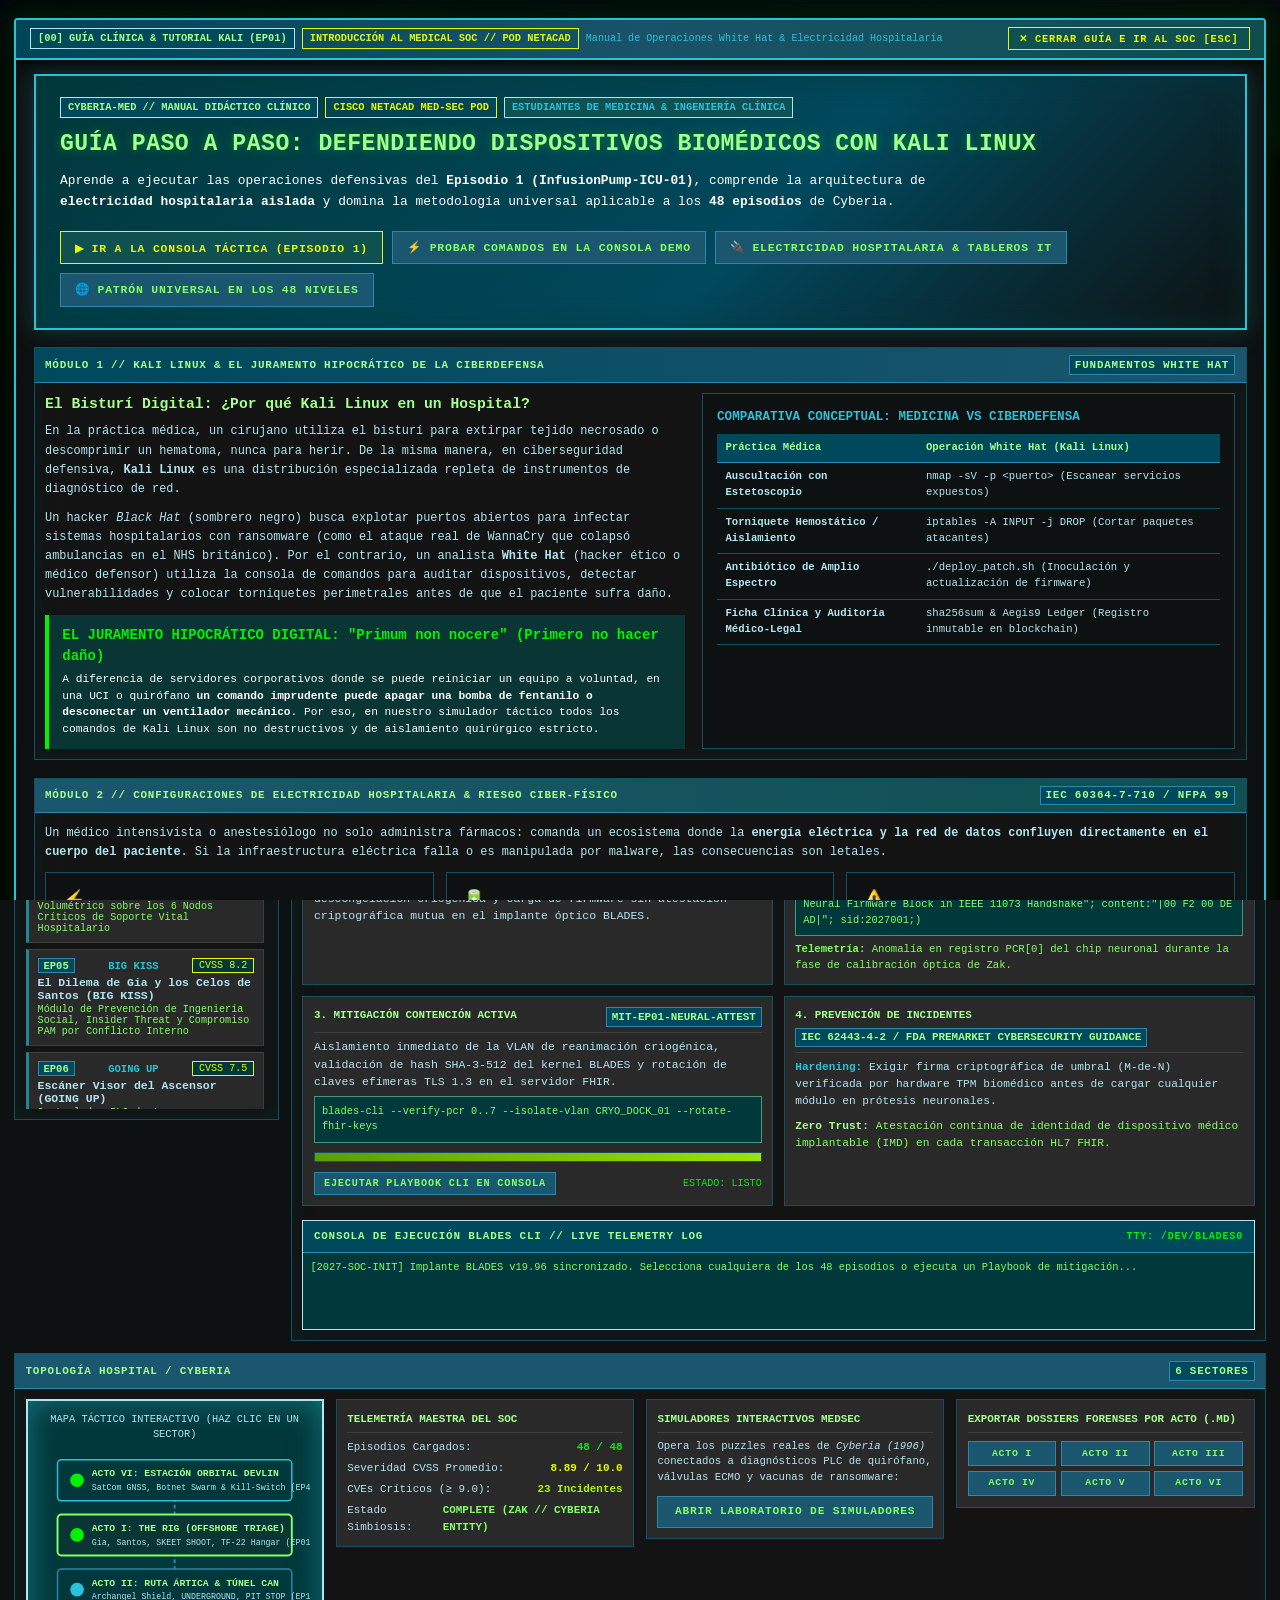
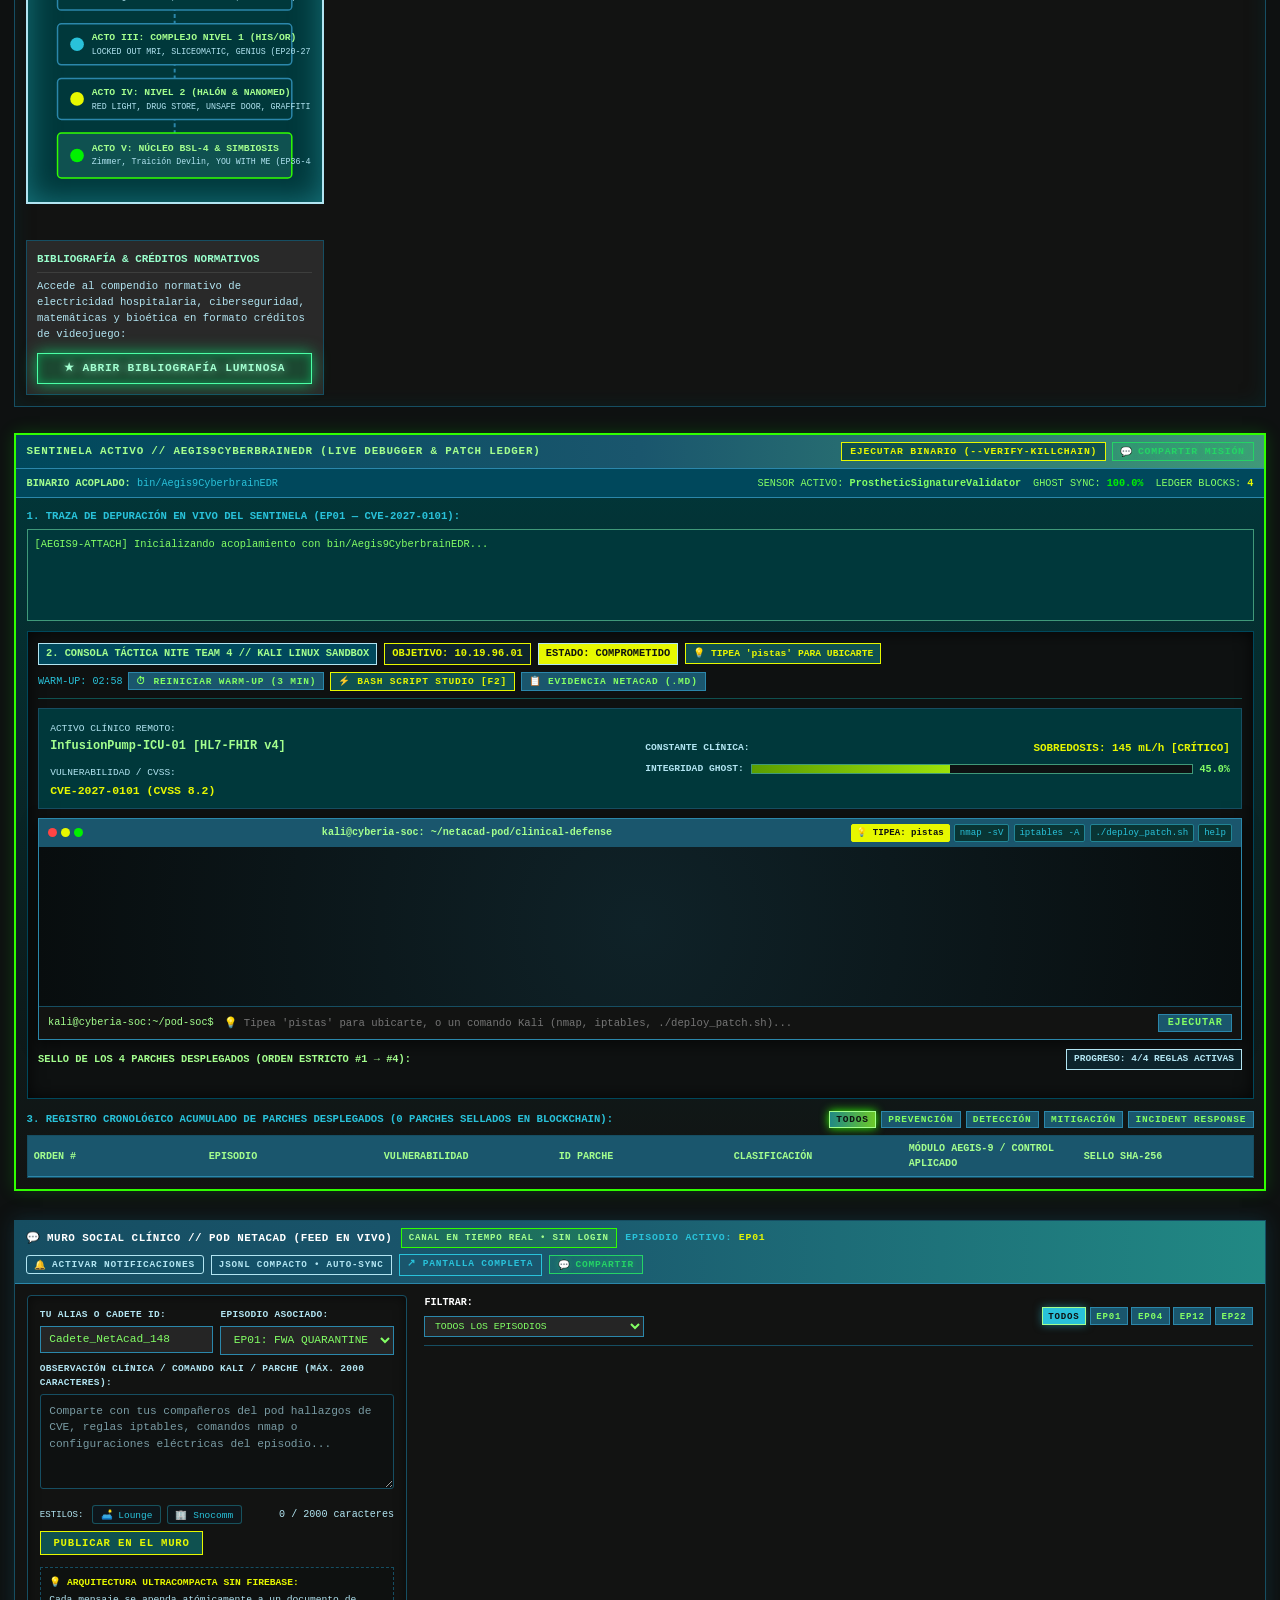
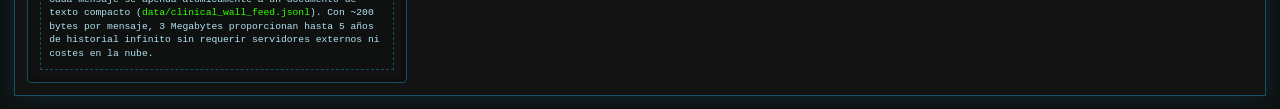
==== commit 588333f8: "fix(og): fix open graph image domain to canonical https://entregametusalas.uk - Update og:image and " ====
--- a/index.html
+++ b/index.html
@@ -6,19 +6,21 @@
   <title>CYBERIA-MED // SOC Console v19.96 — BLADES Neural &amp; IoMT Telemetry</title>
 
   <!-- METADATOS OPEN GRAPH Y TWITTER (PREVISUALIZACIÓN EN WHATSAPP Y REDES SOCIALES) -->
+  <meta property="og:site_name" content="CYBERIA-MED // SOC Console v19.96">
   <meta property="og:type" content="website">
+  <meta property="og:url" content="https://entregametusalas.uk/">
   <meta property="og:title" content="CYBERIA-MED // SOC Console &amp; Muro Clínico Pod NetAcad">
   <meta property="og:description" content="Instalación biotecnológica submarina Snocomm Lounge y consola de telemetría médica en tiempo real para 48 episodios clínicos y ciberseguridad hospitalaria.">
-  <meta property="og:image" content="https://entregametusalas.pages.dev/img/underwater_lounge_habitat.jpg">
-  <meta property="og:image:secure_url" content="https://entregametusalas.pages.dev/img/underwater_lounge_habitat.jpg">
+  <meta property="og:image" content="https://entregametusalas.uk/img/underwater_lounge_habitat.jpg">
+  <meta property="og:image:secure_url" content="https://entregametusalas.uk/img/underwater_lounge_habitat.jpg">
   <meta property="og:image:type" content="image/jpeg">
-  <meta property="og:image:width" content="1440">
-  <meta property="og:image:height" content="1080">
+  <meta property="og:image:width" content="1448">
+  <meta property="og:image:height" content="1086">
   <meta property="og:image:alt" content="Cyberia Deep Habitat Lounge — Sala de Descanso y Meditación Submarina">
   <meta name="twitter:card" content="summary_large_image">
   <meta name="twitter:title" content="CYBERIA-MED // SOC Console &amp; Muro Clínico Pod NetAcad">
   <meta name="twitter:description" content="Instalación biotecnológica submarina Snocomm Lounge y consola de telemetría médica en tiempo real para 48 episodios clínicos y ciberseguridad hospitalaria.">
-  <meta name="twitter:image" content="https://entregametusalas.pages.dev/img/underwater_lounge_habitat.jpg">
+  <meta name="twitter:image" content="https://entregametusalas.uk/img/underwater_lounge_habitat.jpg">
   <script>
     (function() {
       try {
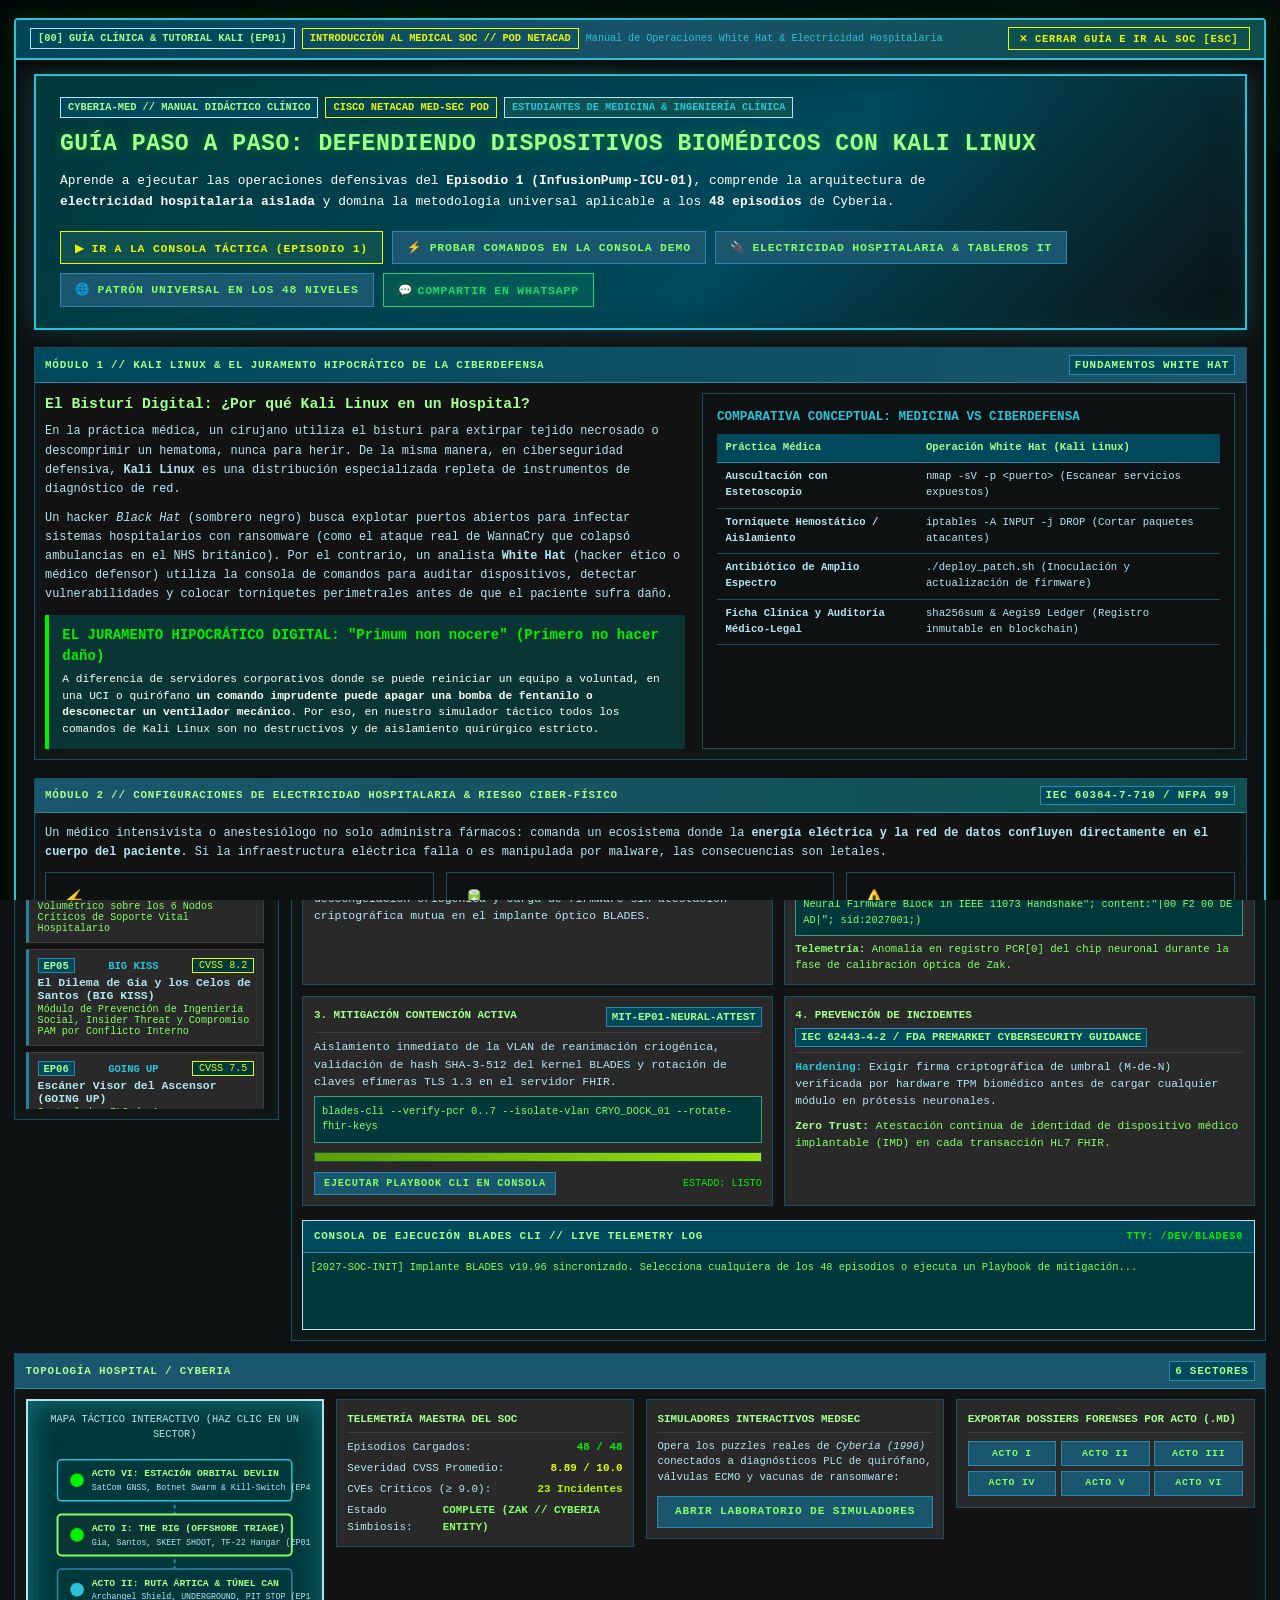
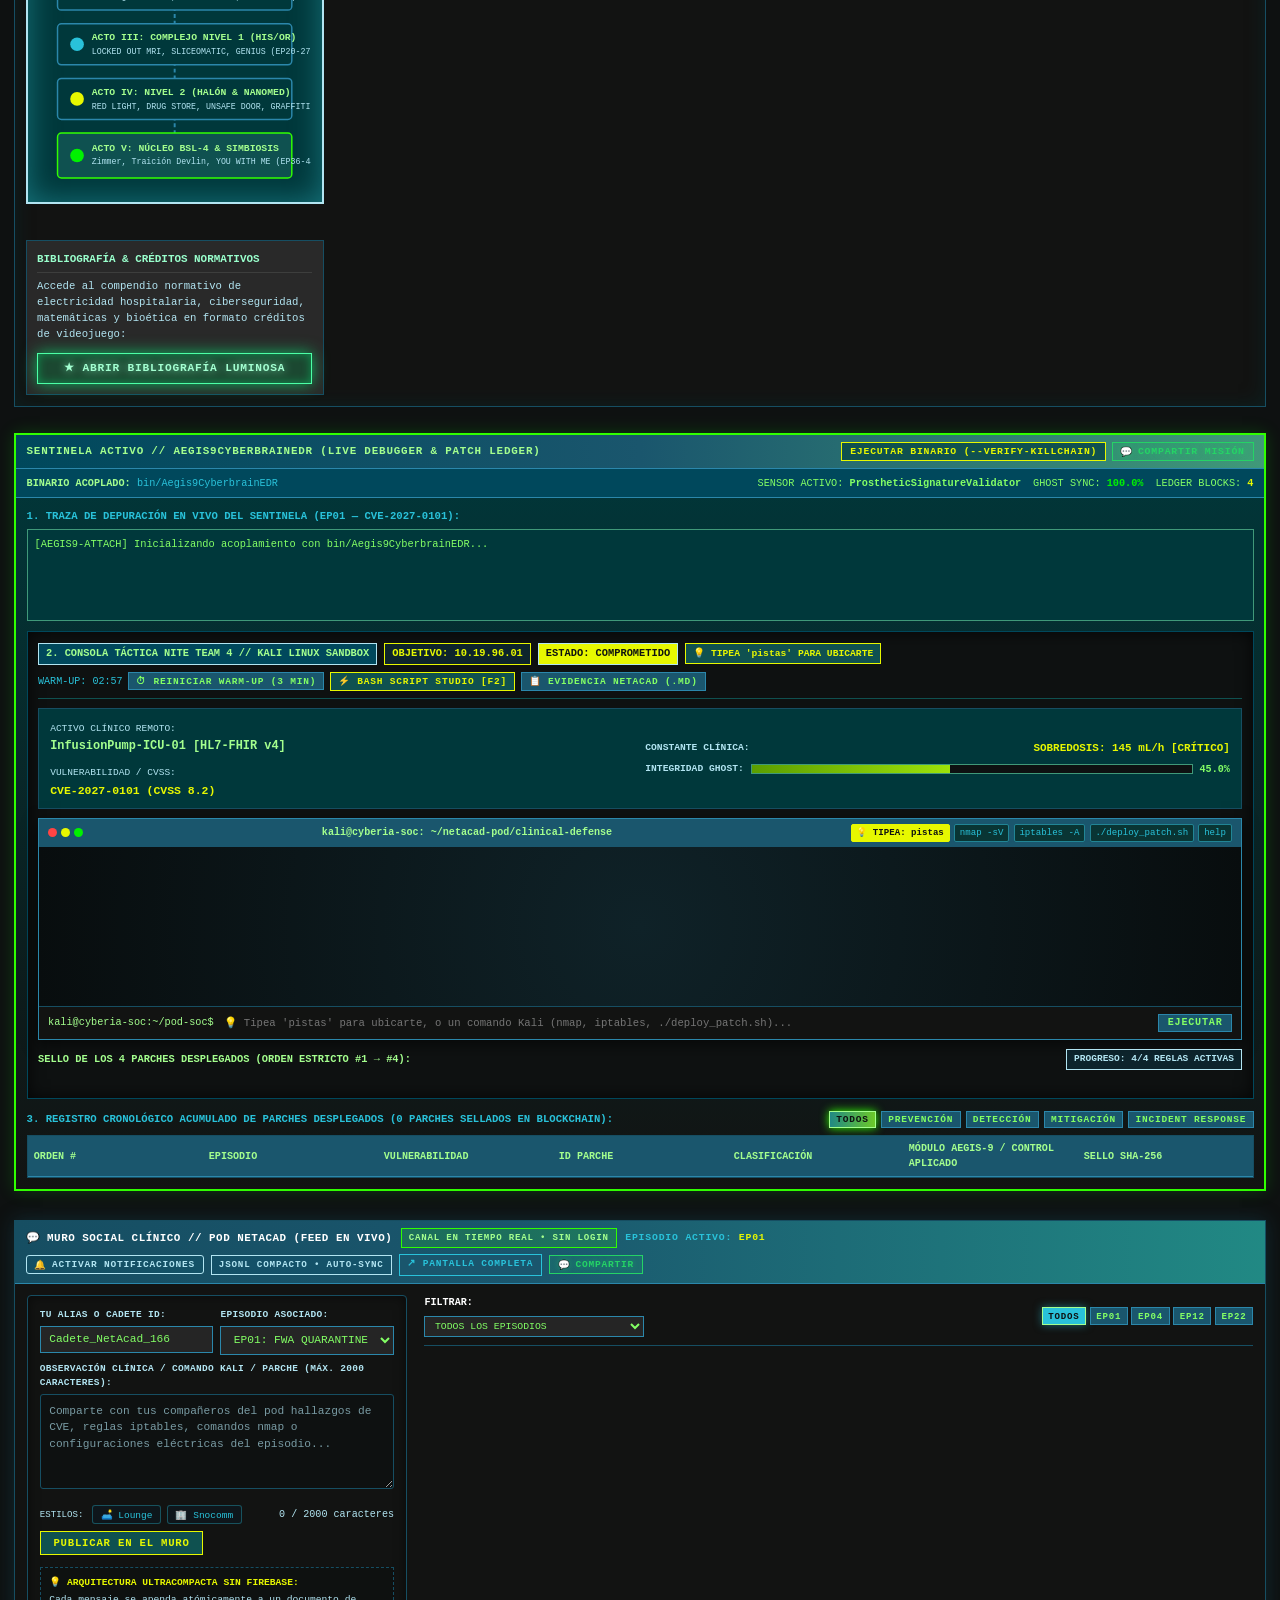
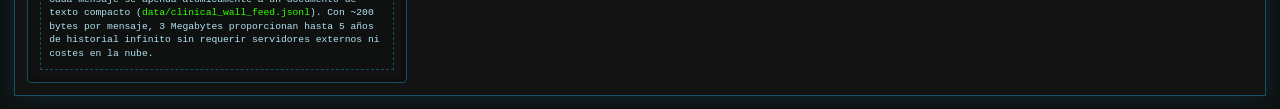
==== commit b9f1aa8f: "feat(security): inoculación sigilosa del centinela AEGIS-9 y neutralización de vector botnet ASN 251" ====
--- a/index.html
+++ b/index.html
@@ -19,19 +19,8 @@
   <meta property="og:image:alt" content="Cyberia Deep Habitat Lounge — Sala de Descanso y Meditación Submarina">
   <meta name="twitter:card" content="summary_large_image">
   <meta name="twitter:title" content="CYBERIA-MED // SOC Console &amp; Muro Clínico Pod NetAcad">
-  <meta name="twitter:description" content="Instalación biotecnológica submarina Snocomm Lounge y consola de telemetría médica en tiempo real para 48 episodios clínicos y ciberseguridad hospitalaria.">
+  <meta name="twitter:description" content="Instalación biotecnológica submarina Snocomm Lounge y consola de telemetría médica en tiempo real.">
   <meta name="twitter:image" content="https://entregametusalas.uk/img/underwater_lounge_habitat.jpg">
-  <script>
-    (function() {
-      try {
-        var isMob = (window.innerWidth <= 768 || /Mobile|Android|iPhone|iPad|iPod|webOS|BlackBerry|IEMobile|Opera Mini/i.test(navigator.userAgent));
-        var forceDesk = location.search.indexOf('desktop=1') !== -1 || document.cookie.indexOf('force_desktop=1') !== -1;
-        if (isMob && !forceDesk) {
-          location.replace('/mobile');
-        }
-      } catch (e) {}
-    })();
-  </script>
   <link rel="stylesheet" href="/css/chrysalis_medsoc.css">
 </head>
 <body>
@@ -144,7 +133,7 @@
 
   <!-- OVERLAY LANDING PAGE: GUÍA CLÍNICA Y TUTORIAL KALI LINUX (SOBREPUESTA CON TRANSPARENCIA SOBRE NEGRO) -->
   <!-- OVERLAY LANDING PAGE: GUÍA CLÍNICA Y TUTORIAL KALI LINUX (SOBREPUESTA CON TRANSPARENCIA SOBRE NEGRO) -->
-<div id="tutorial-overlay" class="tutorial-overlay-backdrop hidden" role="dialog" aria-modal="true" aria-label="Guía Clínica y Tutorial Kali Linux">
+<div id="tutorial-overlay" class="tutorial-overlay-backdrop " role="dialog" aria-modal="true" aria-label="Guía Clínica y Tutorial Kali Linux">
   <div class="tutorial-overlay-sheet">
     <!-- BARRA SUPERIOR DE CONTROL DEL OVERLAY -->
     <div class="tutorial-overlay-topbar">
@@ -200,6 +189,9 @@
           <a href="#universal-48-methodology" class="soc-btn" style="font-size: 0.82rem; padding: 0.5rem 1rem; text-decoration: none;">
             🌐 PATRÓN UNIVERSAL EN LOS 48 NIVELES
           </a>
+          <button type="button" class="soc-btn soc-btn-wa btn-share-tutorial-wa" style="font-size: 0.82rem; padding: 0.5rem 1rem;" title="Compartir esta guía en WhatsApp">
+            <span class="share-wa-icon" aria-hidden="true">💬</span> COMPARTIR EN WHATSAPP
+          </button>
         </div>
       </section>
 
@@ -733,15 +725,12 @@
       alreadyDismissed = sessionStorage.getItem('cyberia_tutorial_dismissed') === 'true';
     } catch (e) {}
 
-    // Si es URL explícita de tutorial o es la primera visita del usuario en escritorio, mostrar
-    if (isExplicitTutorialUrl || (!alreadyDismissed && window.innerWidth > 768)) {
-      if (overlay) {
-        overlay.classList.remove('hidden');
-        document.body.style.overflow = 'hidden';
-      }
-    } else if (overlay) {
+    // Si ya fue cerrada y no se abrió explícitamente por URL de tutorial, ocultar de inmediato
+    if (overlay && alreadyDismissed && !isExplicitTutorialUrl) {
       overlay.classList.add('hidden');
       document.body.style.overflow = '';
+    } else if (overlay && !overlay.classList.contains('hidden')) {
+      document.body.style.overflow = 'hidden';
     }
 
     window.closeTutorialOverlay = function() {
@@ -2540,6 +2529,11 @@
         <!-- COLUMNA IZQUIERDA: FORMULARIO DE COMPOSICIÓN (MÁXIMO 2000 CARACTERES) -->
         <div class="feed-compose-box">
           <form id="feed-post-form" action="/api/feed" method="POST">
+            <!-- Trampa Honeypot Anti-Bot (invisible para cadetes, trampa para botnets de spam) -->
+            <div style="display:none !important; visibility:hidden !important; position:absolute; left:-9999px; width:0; height:0; overflow:hidden;" aria-hidden="true">
+              <label for="feed_security_token_hp">Verification token (leave blank)</label>
+              <input type="text" id="feed_security_token_hp" name="website_url_hp" tabindex="-1" autocomplete="off" value="">
+            </div>
             <div style="display: flex; gap: 0.5rem; flex-wrap: wrap; margin-bottom: 0.5rem;">
               <div style="flex: 1; min-width: 160px;">
                 <label for="feed-author-input" class="feed-label">TU ALIAS O CADETE ID:</label>
@@ -2921,6 +2915,7 @@
   </section>
 </main>
 
+
   <!-- MODAL HUB PARA COMPARTIR EN WHATSAPP -->
   <div id="cyberia-wa-modal" class="cyberia-modal-overlay" style="display: none;" aria-hidden="true" role="dialog" aria-label="Compartir en WhatsApp">
     <div class="cyberia-modal-content">
@@ -2985,7 +2980,6 @@
     </div>
   </div>
 
-
   <script src="/js/sentinel_tactical_game.js"></script>
   <script src="/js/cyberia_console.js"></script>
   <script src="/js/clinical_feed.js"></script>
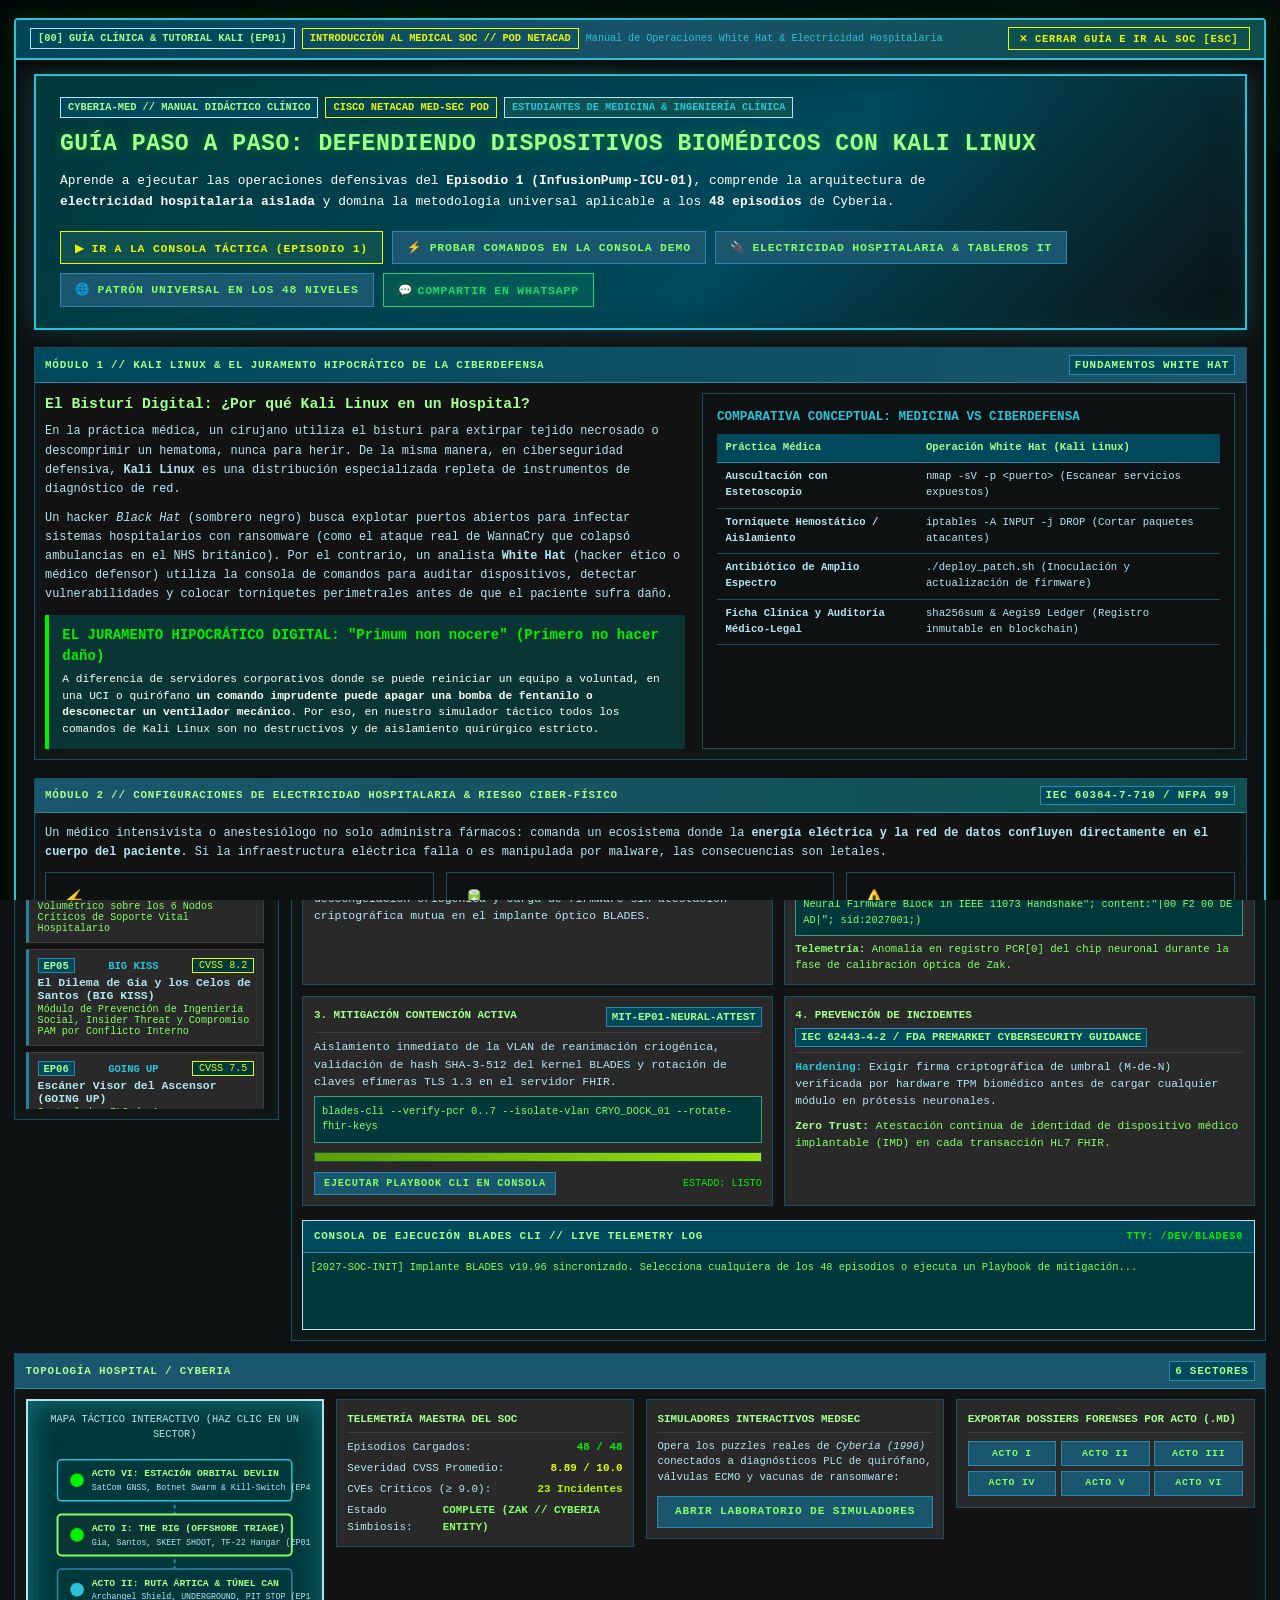
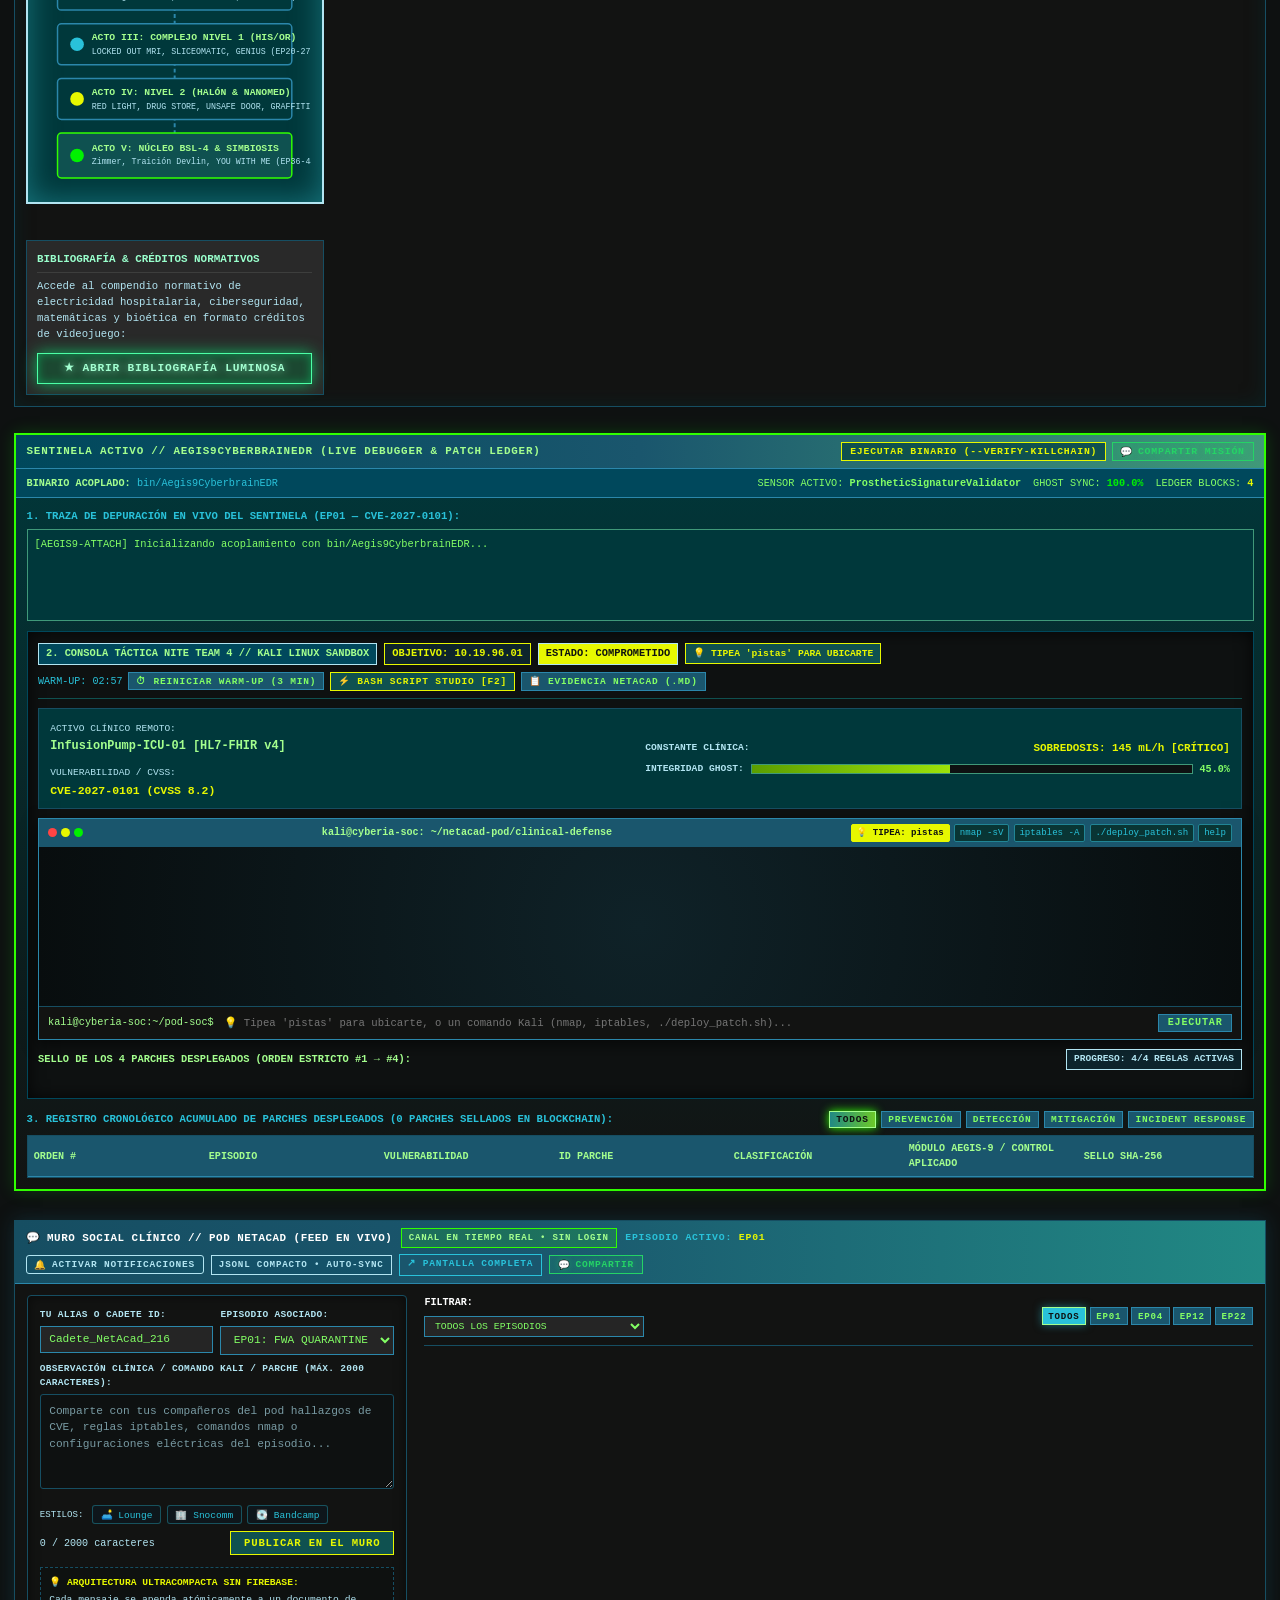
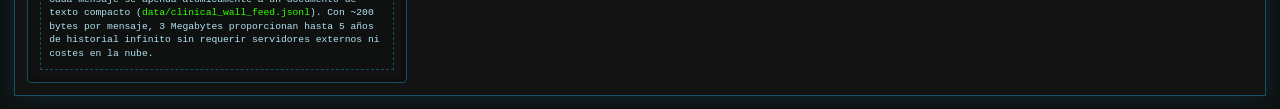
==== commit 9576e92c: "feat(feed): vista previa e incrustación de reproductor bandcamp mediante iframe en el muro" ====
--- a/index.html
+++ b/index.html
@@ -2771,6 +2771,7 @@
                 <span style="font-size: 0.65rem; color: var(--hud-glass-outline); margin-right: 0.2rem;">ESTILOS:</span>
                 <button type="button" class="feed-preset-btn" data-preset="lounge" title="Adjuntar vista previa de Hábitat Lounge">🛋️ Lounge</button>
                 <button type="button" class="feed-preset-btn" data-preset="snocomm" title="Adjuntar vista previa de Snocomm Building">🏢 Snocomm</button>
+                <button type="button" class="feed-preset-btn" data-preset="bandcamp" title="Insertar reproductor de Bandcamp con código iframe">💽 Bandcamp</button>
               </div>
               <div id="feed-char-counter" class="feed-char-counter">
                 0 / 2000 caracteres
--- a/css/chrysalis_medsoc.css
+++ b/css/chrysalis_medsoc.css
@@ -2615,6 +2615,10 @@
   border-left-color: #1DB954;
 }
 
+.feed-bandcamp-preview {
+  border-left-color: #1DA0C3;
+}
+
 .feed-image-preview {
   border-left-color: var(--magic-ring, #30FF00);
 }
@@ -2917,6 +2921,21 @@
 .feed-spotify-frame-wrapper iframe {
   width: 100%;
   height: 152px;
+  border: none;
+  display: block;
+}
+
+/* Bandcamp Wrapper */
+.feed-bandcamp-frame-wrapper {
+  width: 100%;
+  background: #0E1418;
+  position: relative;
+  overflow: hidden;
+  border-radius: 2px;
+}
+
+.feed-bandcamp-frame-wrapper iframe {
+  width: 100%;
   border: none;
   display: block;
 }
